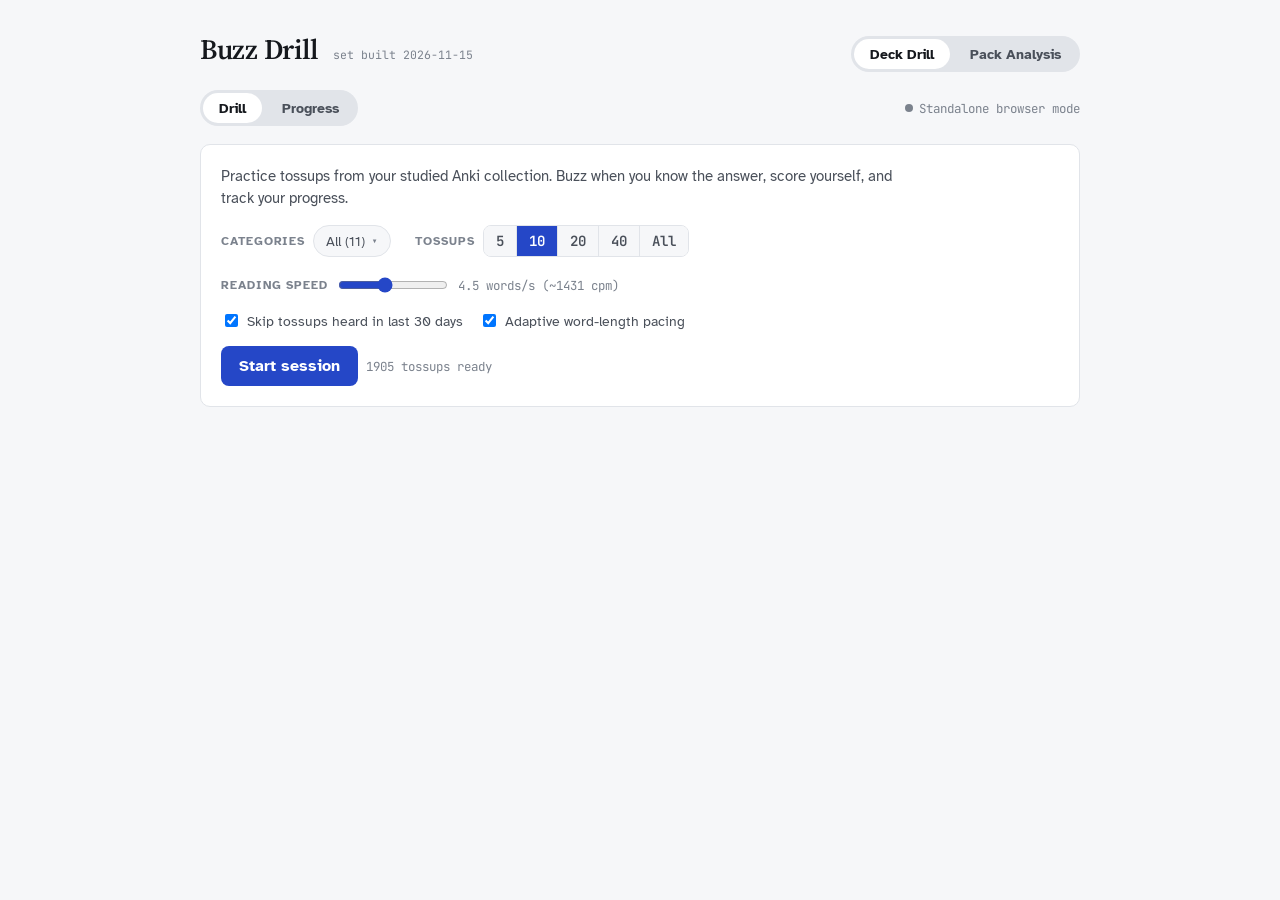
==== drill/buzz-drill.html @ 2f511509 "Remove Category hidden placeholder during questions" ====
<!doctype html>
<html lang="en">
<head>
<meta charset="utf-8">
<title>Buzz Drill</title>
<link rel="icon" href="favicon.svg" type="image/svg+xml">
<link rel="icon" href="favicon.ico" sizes="any">
<meta name="viewport" content="width=device-width, initial-scale=1">
<link rel="preconnect" href="https://fonts.googleapis.com">
<link rel="preconnect" href="https://fonts.gstatic.com" crossorigin>
<link rel="stylesheet" href="https://fonts.googleapis.com/css2?family=Atkinson+Hyperlegible:wght@400;700&family=JetBrains+Mono:wght@400;600&family=Source+Serif+4:opsz,wght@8..60,400;8..60,600&display=swap">
<style>
/* Layout: a moderator's packet on a desk. Deck Drill is default; Pack Analysis adds set upload, Buzzpoints, and Anki coverage. */
:root {
  --paper: #f6f7f9;
  --card: #ffffff;
  --ink: #15181d;
  --ink-2: #4a505a;
  --ink-3: #7b828d;
  --rule: #e1e4e9;
  --accent: #2547c7;
  --accent-ink: #ffffff;
  --lamp: #e3a008;
  --lamp-soft: #fdf3d6;
  --good: #1b7f45;
  --good-soft: #e3f4ea;
  --bad: #b3261e;
  --bad-soft: #fbe7e5;
  --series-1: #2a78d6;
  --grid: #e7e9ed;
  --bp-pw-bg: #ccefd9;
  --bp-pw-ink: #0f4b28;
  --bp-ok-bg: #dff4e6;
  --bp-ok-ink: #13532d;
  --bp-neg-bg: #fbe2df;
  --bp-neg-ink: #7d1b15;
  --bp-zero-bg: #f1f3f6;
  --bp-zero-ink: #4a505a;
  --serif: "Source Serif 4", Georgia, "Times New Roman", serif;
  --sans: "Atkinson Hyperlegible", "Segoe UI", system-ui, sans-serif;
  --mono: "JetBrains Mono", ui-monospace, Consolas, monospace;
}
@media (prefers-color-scheme: dark) {
  :root:not([data-theme="light"]) {
    --paper: #121418; --card: #1a1d22; --ink: #eceef1; --ink-2: #b6bcc6; --ink-3: #868d98; --rule: #2b3038;
    --accent: #7d97ff; --accent-ink: #0d1020; --lamp: #f2b52e; --lamp-soft: #3a2f12;
    --good: #5fd08e; --good-soft: #15301f; --bad: #ff8a80; --bad-soft: #3a1a18;
    --series-1: #3987e5; --grid: #262a31; color-scheme: dark;
    --bp-pw-bg: #156d2a; --bp-pw-ink: #ffffff;
    --bp-ok-bg: #185c27; --bp-ok-ink: #f4fbf6;
    --bp-neg-bg: #7a2121; --bp-neg-ink: #fff2f2;
    --bp-zero-bg: #23272f; --bp-zero-ink: #c6ccd5;
  }
}
:root[data-theme="dark"] {
  --paper: #121418; --card: #1a1d22; --ink: #eceef1; --ink-2: #b6bcc6; --ink-3: #868d98; --rule: #2b3038;
  --accent: #7d97ff; --accent-ink: #0d1020; --lamp: #f2b52e; --lamp-soft: #3a2f12;
  --good: #5fd08e; --good-soft: #15301f; --bad: #ff8a80; --bad-soft: #3a1a18;
  --series-1: #3987e5; --grid: #262a31; color-scheme: dark;
  --bp-pw-bg: #156d2a; --bp-pw-ink: #ffffff;
  --bp-ok-bg: #185c27; --bp-ok-ink: #f4fbf6;
  --bp-neg-bg: #7a2121; --bp-neg-ink: #fff2f2;
  --bp-zero-bg: #23272f; --bp-zero-ink: #c6ccd5;
}
* { box-sizing: border-box; }
[hidden] { display: none !important; }
body {
  background: var(--paper); color: var(--ink); font-family: var(--sans); font-size: 16px; line-height: 1.5;
  padding-left: max(16px, env(safe-area-inset-left, 0px)); padding-right: max(16px, env(safe-area-inset-right, 0px));
  padding-block: 20px 56px;
}
.wrap { max-width: 880px; margin: 0 auto; display: flex; flex-direction: column; gap: 18px; }
header.top { display: flex; align-items: baseline; justify-content: space-between; gap: 12px; flex-wrap: wrap; }
h1 { font-family: var(--serif); font-weight: 600; font-size: 1.75rem; margin: 0; letter-spacing: -0.01em; }
h1 small { font-family: var(--mono); font-size: 0.72rem; color: var(--ink-3); font-weight: 400; margin-left: 8px; letter-spacing: 0; }
h2 { font-size: 1rem; margin: 0; text-wrap: balance; }
.tabs { display: flex; gap: 4px; background: var(--rule); padding: 3px; border-radius: 999px; }
.tabs button { border: 0; background: transparent; color: var(--ink-2); font: 600 0.9rem var(--sans); padding: 6px 16px; border-radius: 999px; cursor: pointer; }
.tabs button[aria-selected="true"] { background: var(--card); color: var(--ink); }
.subbar { display: flex; align-items: center; justify-content: space-between; gap: 12px; flex-wrap: wrap; }
.panel { background: var(--card); border: 1px solid var(--rule); border-radius: 10px; padding: 20px; display: flex; flex-direction: column; gap: 16px; min-width: 0; }
.panel.dragover { border-color: var(--accent); box-shadow: inset 0 0 0 2px var(--accent); }
.label { font: 600 0.72rem var(--sans); text-transform: uppercase; letter-spacing: 0.08em; color: var(--ink-3); }
.row { display: flex; gap: 8px; flex-wrap: wrap; align-items: center; }
.srcbar { display: flex; justify-content: space-between; align-items: center; gap: 10px 16px; flex-wrap: wrap; }
.chip { border: 1px solid var(--rule); background: var(--paper); color: var(--ink-2); border-radius: 999px; padding: 6px 12px; font: 0.9rem var(--sans); cursor: pointer; display: inline-flex; gap: 6px; align-items: baseline; }
.chip .n { font-family: var(--mono); font-size: 0.75rem; color: var(--ink-3); }
.chip[aria-pressed="true"] { border-color: var(--accent); color: var(--ink); background: var(--card); box-shadow: inset 0 0 0 1px var(--accent); }
.select, .input { font: 0.9rem var(--sans); background: var(--paper); color: var(--ink); border: 1px solid var(--rule); border-radius: 8px; padding: 6px 10px; max-width: 280px; }
.seg { display: inline-flex; border: 1px solid var(--rule); border-radius: 8px; overflow: hidden; }
.seg button { border: 0; border-right: 1px solid var(--rule); background: var(--paper); color: var(--ink-2); font: 600 0.88rem var(--mono); padding: 6px 12px; cursor: pointer; }
.seg button:last-child { border-right: 0; }
.seg button[aria-pressed="true"] { background: var(--accent); color: var(--accent-ink); }
label.chk { display: inline-flex; align-items: center; gap: 6px; font: 0.9rem var(--sans); color: var(--ink-2); cursor: pointer; }
input[type=range] { accent-color: var(--accent); width: 110px; }
.btn { border: 0; border-radius: 8px; padding: 10px 18px; font: 700 1rem var(--sans); cursor: pointer; background: var(--accent); color: var(--accent-ink); display: inline-flex; align-items: center; gap: 6px; }
.btn.ghost { background: transparent; color: var(--ink); border: 1px solid var(--rule); }
.btn.sm { padding: 6px 11px; font-size: 0.82rem; font-weight: 600; }
.btn.good { background: var(--good); color: var(--card); }
.btn.bad { background: var(--bad); color: var(--card); }
.btn:disabled { opacity: 0.45; cursor: default; }
button:focus-visible, input:focus-visible, select:focus-visible { outline: 2px solid var(--accent); outline-offset: 2px; }
.note { color: var(--ink-2); font-size: 0.92rem; margin: 0; max-width: 68ch; }
.meta { font: 0.78rem var(--mono); color: var(--ink-3); display: flex; gap: 12px; flex-wrap: wrap; align-items: center; }
.meta b { color: var(--ink-2); font-weight: 600; }
.status-dot { display: inline-flex; align-items: center; gap: 6px; font: 0.78rem var(--mono); color: var(--ink-3); }
.status-dot::before { content: ""; width: 8px; height: 8px; border-radius: 50%; background: var(--ink-3); }
.status-dot.ok { color: var(--good); }
.status-dot.ok::before { background: var(--good); }
.tossup { font-family: var(--serif); font-size: 1.18rem; line-height: 1.62; min-height: 9.5em; overflow-wrap: anywhere; }
.tossup.sz-lg { font-size: 1.32rem; }
.tossup.sz-xl { font-size: 1.48rem; }
.settings-drawer { border: 1px solid var(--rule); background: var(--paper); border-radius: 8px; padding: 12px 14px; display: flex; gap: 18px; flex-wrap: wrap; align-items: center; }
.statstrip { font: 0.78rem var(--mono); color: var(--ink-2); background: var(--paper); border: 1px solid var(--rule); border-radius: 8px; padding: 6px 10px; display: flex; gap: 14px; flex-wrap: wrap; align-items: center; }
.statstrip b { color: var(--ink); font-weight: 600; }
.tossup .ahead { color: transparent; }
.tossup .star, .bp-q .star { font-family: var(--mono); font-size: 0.8em; color: var(--lamp); font-weight: 700; }
.tossup .bz, .bp-q .bz { display: inline-block; font: 700 0.7rem var(--mono); color: var(--card); background: var(--lamp); border-radius: 4px; padding: 0 5px; margin: 0 4px; vertical-align: 0.15em; }
.bar { position: relative; height: 6px; background: var(--rule); border-radius: 3px; }
.bar .fill { position: absolute; inset: 0 auto 0 0; background: var(--accent); border-radius: 3px; width: 0; }
.bar .pm { position: absolute; top: -4px; width: 2px; height: 14px; background: var(--lamp); }
.buzzer { width: 100%; padding: 22px; font: 700 1.3rem var(--sans); letter-spacing: 0.04em; border-radius: 14px; border: 0; cursor: pointer; background: var(--bad); color: var(--card); }
.buzzer:disabled { background: var(--rule); color: var(--ink-3); cursor: default; }
.lamp { display: inline-flex; align-items: center; gap: 8px; font: 700 0.9rem var(--sans); color: var(--ink); background: var(--lamp-soft); border-radius: 999px; padding: 4px 12px 4px 8px; }
.lamp::before { content: ""; width: 10px; height: 10px; border-radius: 50%; background: var(--lamp); }
.answer { border-top: 1px solid var(--rule); padding-top: 14px; display: flex; flex-direction: column; gap: 6px; }
.answer .a { font-family: var(--serif); font-size: 1.12rem; }
.answer .card { font-size: 0.88rem; color: var(--ink-2); display: flex; gap: 10px; flex-wrap: wrap; align-items: center; }
.pill { display: inline-block; font: 600 0.72rem var(--mono); padding: 2px 8px; border-radius: 999px; background: var(--rule); color: var(--ink-2); }
.pill.card { background: var(--good-soft); color: var(--good); }
.pill.susp { background: var(--lamp-soft); color: var(--ink); }
.verdict { display: inline-flex; gap: 8px; align-items: center; font: 700 0.9rem var(--sans); padding: 4px 10px; border-radius: 6px; }
.verdict.good { background: var(--good-soft); color: var(--good); }
.verdict.bad { background: var(--bad-soft); color: var(--bad); }
.verdict.none { background: var(--rule); color: var(--ink-2); }
.keys { display: flex; justify-content: space-between; align-items: center; flex-wrap: wrap; gap: 10px 16px; border-top: 1px solid var(--rule); padding-top: 12px; }
.keylist { display: flex; flex-wrap: wrap; gap: 8px 16px; align-items: center; font-size: 0.78rem; color: var(--ink-3); }
.keyitem { display: inline-flex; align-items: center; gap: 6px; transition: opacity 0.12s ease; }
.keyitem kbd { font-family: var(--mono); font-size: 0.72rem; font-weight: 600; color: var(--ink); background: var(--paper); border: 1px solid var(--rule); border-bottom-width: 2px; border-radius: 5px; padding: 2px 6px; line-height: 1.2; }
.keyitem span { color: var(--ink-2); }
.keyitem.off { opacity: 0.35; }
.tiles { display: grid; grid-template-columns: repeat(auto-fit, minmax(140px, 1fr)); gap: 12px; }
.tile { border: 1px solid var(--rule); border-radius: 8px; padding: 12px 14px; background: var(--card); }
.tile .v { font: 600 1.6rem var(--mono); font-variant-numeric: tabular-nums; }
.tile .k { font-size: 0.82rem; color: var(--ink-2); }
.chart { position: relative; }
.chart svg { width: 100%; height: auto; display: block; overflow: visible; }
.tip { position: absolute; pointer-events: none; background: var(--ink); color: var(--paper); font: 0.8rem var(--sans); padding: 6px 8px; border-radius: 6px; white-space: nowrap; transform: translate(-50%, -110%); }
.tablewrap { overflow-x: auto; }
table { border-collapse: collapse; width: 100%; font-size: 0.9rem; }
th, td { text-align: left; padding: 8px 10px; border-bottom: 1px solid var(--rule); white-space: nowrap; }
th { font: 600 0.72rem var(--sans); text-transform: uppercase; letter-spacing: 0.06em; color: var(--ink-3); }
td.num { font-family: var(--mono); font-variant-numeric: tabular-nums; text-align: right; }
th.num { text-align: right; }
ul.misses { list-style: none; margin: 0; padding: 0; display: flex; flex-direction: column; gap: 8px; }
ul.misses li { display: flex; justify-content: space-between; gap: 12px; border-bottom: 1px solid var(--rule); padding-bottom: 8px; min-width: 0; }
ul.misses li span:first-child { min-width: 0; overflow-wrap: anywhere; }
.empty { color: var(--ink-2); font-size: 0.95rem; margin: 0; }

/* Buzzpoints compiled table styling */
.bp-hero { text-align: center; display: flex; flex-direction: column; align-items: center; gap: 8px; padding: 4px 0 6px; }
.bp-hero h2 { font-family: var(--serif); font-size: 1.55rem; margin: 0; }
.bp-filters { display: flex; gap: 10px; flex-wrap: wrap; align-items: center; }
.bp-table { border-collapse: collapse; width: 100%; font-size: 0.9rem; }
.bp-table th { position: sticky; top: 0; background: var(--card); z-index: 1; padding: 9px 10px; border-bottom: 2px solid var(--rule); cursor: pointer; user-select: none; }
abbr[title] { text-decoration: underline dotted var(--ink-3); text-underline-offset: 3px; cursor: help; }
th abbr[title] { cursor: inherit; color: inherit; }
.bp-table th:hover { color: var(--ink); }
.bp-table th .sortind { margin-left: 4px; font-family: var(--mono); font-size: 0.72rem; opacity: 0.65; }
.bp-row td { padding: 9px 10px; border-bottom: 1px solid rgba(128,128,128,0.25); vertical-align: middle; }
.bp-row.pw { background: var(--bp-pw-bg); color: var(--bp-pw-ink); }
.bp-row.ok { background: var(--bp-ok-bg); color: var(--bp-ok-ink); }
.bp-row.b10 { background: var(--lamp-soft); color: var(--ink); }
.bp-row.neg { background: var(--bp-neg-bg); color: var(--bp-neg-ink); }
.bp-row.zero { background: var(--bp-zero-bg); color: var(--bp-zero-ink); }
.bp-row td.wrapcell { white-space: normal; min-width: 145px; max-width: 240px; }
.bp-sub { display: block; font-size: 0.78rem; opacity: 0.85; }
.bp-ans-btn { background: none; border: 0; padding: 0; color: inherit; font: inherit; font-weight: 600; text-align: left; text-decoration: underline; text-underline-offset: 2px; cursor: pointer; white-space: normal; }
.bp-ans-btn:hover { opacity: 0.85; }
.bp-val { font-family: var(--mono); font-weight: 700; text-align: right; }
.bp-row .pill { background: rgba(0, 0, 0, 0.24); color: inherit; border: 1px solid rgba(255, 255, 255, 0.22); }
:root:not([data-theme="dark"]) .bp-row .pill { background: rgba(255, 255, 255, 0.72); border-color: rgba(0, 0, 0, 0.14); }
@media (prefers-color-scheme: dark) {
  :root:not([data-theme="light"]) .bp-row .pill { background: rgba(0, 0, 0, 0.28); border-color: rgba(255, 255, 255, 0.22); color: #ffffff; }
}
.bp-detail td { background: var(--paper); padding: 14px 16px; white-space: normal; border-bottom: 2px solid var(--rule); }
.bp-q { font-family: var(--serif); font-size: 1rem; line-height: 1.58; margin-bottom: 8px; }
.bp-a { font-family: var(--serif); font-size: 0.96rem; margin-bottom: 6px; }
.cluebox { margin-top: 10px; padding: 8px 12px; border: 1px solid var(--rule); border-radius: 8px; background: var(--paper); font-size: 0.85rem; }
.cluebox details > summary { cursor: pointer; font: 600 0.78rem var(--mono); color: var(--ink-2); user-select: none; }
.cluebox-list { margin-top: 8px; display: flex; flex-direction: column; gap: 6px; }
.cluerow { display: flex; gap: 8px; align-items: baseline; line-height: 1.45; }
.cluetag { flex: 0 0 auto; font: 600 0.7rem var(--mono); padding: 1px 6px; border-radius: 999px; background: var(--rule); color: var(--ink-2); }
.cluetag.on { background: var(--good-soft); color: var(--good); }
.cluetag.off { background: var(--lamp-soft); color: var(--ink); }
.cluematch { font: 0.76rem var(--mono); color: var(--good); margin-left: 6px; }
.bleadin { font-family: var(--serif); font-size: 1.08rem; line-height: 1.55; color: var(--ink); padding: 12px 14px; border-left: 3px solid var(--accent); background: var(--paper); border-radius: 0 8px 8px 0; }
.bdone { display: flex; flex-direction: column; gap: 8px; }
.bdone-item { border: 1px solid var(--rule); border-radius: 8px; padding: 10px 12px; background: var(--paper); opacity: 0.85; font-size: 0.9rem; display: flex; flex-direction: column; gap: 4px; }
.bpart { border: 1px solid var(--rule); border-radius: 10px; padding: 16px; background: var(--card); display: flex; flex-direction: column; gap: 12px; }
.bpart-q { font-family: var(--serif); font-size: 1.16rem; line-height: 1.6; overflow-wrap: anywhere; }
.bpart-q.sz-lg { font-size: 1.3rem; }
.bpart-q.sz-xl { font-size: 1.44rem; }

@media (max-width: 480px) { .tossup { font-size: 1.06rem; } .panel { padding: 16px; } }
@media (prefers-reduced-motion: no-preference) { .bar .fill { transition: width 0.15s linear; } }
</style>
</head>
<body>

<div class="wrap">
  <header class="top">
    <h1>Buzz Drill <small id="built"></small></h1>
    <div class="tabs" role="tablist" aria-label="App mode">
      <button id="mode-deck" role="tab" aria-selected="true">Deck Drill</button>
      <button id="mode-pack" role="tab" aria-selected="false">Pack Analysis</button>
    </div>
  </header>

  <div class="subbar">
    <div id="deck-subtabs" class="tabs" role="tablist" aria-label="Deck views">
      <button id="dtab-drill" role="tab" aria-selected="true">Drill</button>
      <button id="dtab-progress" role="tab" aria-selected="false">Progress</button>
    </div>
    <div id="pack-subtabs" class="tabs" role="tablist" aria-label="Pack views" hidden>
      <button id="ptab-play" role="tab" aria-selected="true">Play</button>
      <button id="ptab-buzzpoints" role="tab" aria-selected="false">Buzzpoints</button>
      <button id="ptab-stats" role="tab" aria-selected="false">Category Stats</button>
    </div>
    <span id="mon" class="status-dot">Checking local monitor...</span>
  </div>

  <div id="pack-bar" class="panel" hidden style="padding:14px 18px;gap:10px">
    <div class="srcbar">
      <div class="row" style="gap:10px">
        <label class="label" for="pack-src">Pack</label>
        <select id="pack-src" class="select"></select>
        <label class="btn ghost sm" for="upload-input" title="Upload .json packets, QBReader exports, or a .zip of packets">+ Upload pack (.json / .zip)</label>
        <input id="upload-input" type="file" accept=".json,.zip,application/json,application/zip" multiple hidden>
        <button id="rm-local" type="button" class="btn ghost sm" hidden>Remove</button>
      </div>
      <span id="pack-summary" class="meta"></span>
    </div>
    <p id="upload-msg" class="note" hidden></p>
  </div>

  <section id="view-drill" class="wrap" style="gap:18px;width:100%">
    <div id="setup" class="panel">
      <p id="set-desc" class="note">Practice tossups from your studied Anki collection. Buzz when you know the answer, score yourself, and track your progress.</p>
      <div class="row" style="gap:18px 24px">
        <div id="qkind-wrap" class="row" hidden><span class="label">Format</span>
          <div class="seg" id="qkind">
            <button data-k="tossups" aria-pressed="true">Tossups</button><button data-k="bonuses" aria-pressed="false">Bonuses</button>
          </div>
        </div>
        <div id="pkt-wrap" class="row" hidden><label class="label" for="pkt">Packet</label>
          <select id="pkt" class="select"></select>
        </div>
        <div class="row"><span class="label">Categories</span>
          <button id="cat-toggle" type="button" class="chip" aria-expanded="false" aria-controls="groups"><span id="cat-summary">All</span><span id="cat-caret" class="n" aria-hidden="true">▾</span></button>
        </div>
        <div id="order-wrap" class="row" hidden><span class="label">Order</span>
          <div class="seg" id="order">
            <button data-o="random" aria-pressed="true">Random</button><button data-o="packet" aria-pressed="false" id="order-seq-lbl">Packet order</button>
          </div>
        </div>
        <div id="len-wrap" class="row"><span class="label">Tossups</span>
          <div class="seg" id="len">
            <button data-n="5" aria-pressed="false">5</button><button data-n="10" aria-pressed="true">10</button><button data-n="20" aria-pressed="false">20</button><button data-n="40" aria-pressed="false">40</button><button data-n="0" aria-pressed="false">All</button>
          </div>
        </div>
        <div id="speed-wrap" class="row"><label class="label" for="speed">Reading speed</label>
          <input id="speed" type="range" min="2" max="8" step="0.5" value="4.5">
          <span id="speedv" class="meta"></span>
        </div>
      </div>

      <div id="groups" class="row" hidden></div>
      <div class="row" style="gap:16px">
        <label class="chk"><input type="checkbox" id="skip-heard" checked> <span id="skip-lbl">Skip tossups heard in last 30 days</span></label>
        <label class="chk" title="Slows down smoothly on longer words and adds gentle punctuation pauses while matching your average words/s"><input type="checkbox" id="adaptive-pacing" checked> Adaptive word-length pacing</label>
      </div>
      <div class="row"><button id="start" class="btn">Start session</button><span id="poolinfo" class="meta"></span></div>
      <p id="savenote" class="note" hidden></p>
    </div>

    <div id="play" class="panel" hidden>
      <div class="meta" style="justify-content:space-between">
        <div class="row" style="gap:12px"><span id="pos"></span><span id="cat"></span><span id="setname"></span></div>
        <div class="row" style="gap:10px"><span id="score"></span><button id="undo-btn" type="button" class="btn ghost sm" title="Undo last action (Ctrl+Z)" disabled>Undo</button><button id="pause-btn" type="button" class="btn ghost sm" aria-pressed="false">Pause</button><button id="play-settings-btn" type="button" class="btn ghost sm" aria-expanded="false" aria-controls="play-settings">Settings</button><button id="end-early" type="button" class="btn ghost sm">End session</button></div>
      </div>
      <div id="play-settings" class="settings-drawer" hidden>
        <div class="row"><label class="label" for="play-speed">Speed</label>
          <input id="play-speed" type="range" min="2" max="8" step="0.5" value="4.5">
          <span id="play-speedv" class="meta"></span>
        </div>
        <div class="row"><span class="label">Text</span>
          <div class="seg" id="sz">
            <button data-sz="md" aria-pressed="true">M</button><button data-sz="lg" aria-pressed="false">L</button><button data-sz="xl" aria-pressed="false">XL</button>
          </div>
        </div>
        <label class="chk" title="Slows down smoothly on longer words and adds gentle punctuation pauses while matching your average words/s"><input type="checkbox" id="play-adaptive" checked> Adaptive pacing</label>
        <label class="chk"><input type="checkbox" id="show-meta"> Show category &amp; pack before answer</label>
      </div>
      <div id="statstrip" class="statstrip" hidden></div>
      <div class="bar" aria-hidden="true"><div class="fill" id="fill"></div><div class="pm" id="pm"></div></div>
      <div id="text" class="tossup" aria-live="off"></div>
      <div id="state" class="row"></div>
      <button id="buzz" class="buzzer">BUZZ</button>
      <div id="judge" class="row" hidden>
        <button id="reveal" class="btn ghost">Show answer</button>
        <button id="right" class="btn good" hidden>Correct</button>
        <button id="wrong" class="btn bad" hidden>Incorrect</button>
        <button id="next" class="btn" hidden>Next tossup</button>
      </div>
      <div id="ans" class="answer" hidden>
        <div class="label">Answer</div>
        <div class="a" id="atext"></div>
        <div class="card" id="acard"></div>
        <div id="clue-match" class="cluebox" hidden></div>
      </div>
      <div class="keys">
        <div class="keylist" id="keylist">
          <span class="keyitem" data-st="reading,paused,dead"><kbd>Space</kbd><span>Buzz</span></span>
          <span class="keyitem" data-st="reading,paused"><kbd>P</kbd><span id="key-pause">Pause</span></span>
          <span class="keyitem" data-st="buzzed,dead"><kbd>Enter</kbd><span>Show answer</span></span>
          <span class="keyitem" data-st="revealed"><kbd>1</kbd><span>Correct</span></span>
          <span class="keyitem" data-st="revealed"><kbd>2</kbd><span>Incorrect</span></span>
          <span class="keyitem" data-st="judged"><kbd>N</kbd> / <kbd>Enter</kbd><span>Next</span></span>
          <span class="keyitem" data-st="undo"><kbd>Ctrl+Z</kbd><span>Undo</span></span>
          <span class="keyitem" data-st="all"><kbd>[</kbd> <kbd>]</kbd><span>Speed</span></span>
        </div>
      </div>
    </div>

    <div id="bplay" class="panel" hidden>
      <div class="meta" style="justify-content:space-between">
        <div class="row" style="gap:12px"><span id="b-pos"></span><span id="b-cat"></span><span id="b-pkt"></span></div>
        <div class="row" style="gap:10px"><span id="b-score"></span><button id="b-undo" type="button" class="btn ghost sm" title="Undo last action (Ctrl+Z)" disabled>Undo</button><button id="b-end" type="button" class="btn ghost sm">End session</button></div>
      </div>
      <div id="b-statstrip" class="statstrip" hidden></div>
      <div id="b-leadin" class="bleadin"></div>
      <div id="b-done" class="bdone" hidden></div>
      <div id="b-part-box" class="bpart">
        <div class="meta" style="justify-content:space-between">
          <span id="b-part-lbl"></span>
          <span id="b-part-diff"></span>
        </div>
        <div id="b-part-q" class="bpart-q"></div>
        <div id="b-ans" class="answer" hidden>
          <div class="label">Answer</div>
          <div class="a" id="b-atext"></div>
          <div class="card" id="b-acard"></div>
          <div id="b-clue-match" class="cluebox" hidden></div>
        </div>
        <div class="row" id="b-judge">
          <button id="b-reveal" class="btn ghost">Show answer</button>
          <button id="b-right" class="btn good" hidden>Correct</button>
          <button id="b-wrong" class="btn bad" hidden>Incorrect</button>
          <button id="b-next" class="btn" hidden>Next bonus</button>
        </div>
      </div>
      <div id="b-complete" class="row" hidden></div>
      <div class="keys">
        <div class="keylist" id="b-keylist">
          <span class="keyitem" data-bst="asking"><kbd>Space</kbd> / <kbd>Enter</kbd><span>Show answer</span></span>
          <span class="keyitem" data-bst="revealed"><kbd>1</kbd><span>Correct</span></span>
          <span class="keyitem" data-bst="revealed"><kbd>2</kbd><span>Incorrect</span></span>
          <span class="keyitem" data-bst="done"><kbd>N</kbd> / <kbd>Enter</kbd><span>Next bonus</span></span>
          <span id="b-key-undo" class="keyitem" data-bst="undo"><kbd>Ctrl+Z</kbd><span>Undo</span></span>
        </div>
      </div>
    </div>

    <div id="summary" class="panel" hidden>
      <h2 id="sumh"></h2>
      <div class="tiles" id="sumtiles"></div>
      <div class="tablewrap"><table><thead><tr><th>Answer</th><th id="sumcol2">Category</th><th class="num">Heard</th><th>Result</th></tr></thead><tbody id="sumrows"></tbody></table></div>
      <div class="row">
        <button id="again" class="btn">New session</button>
        <button id="sum-bp" class="btn ghost" hidden>View Buzzpoints</button>
        <button id="sum-prog" class="btn ghost">View Progress</button>
      </div>
    </div>
  </section>

  <section id="view-buzzpoints" class="wrap" style="gap:16px;width:100%" hidden>
    <div class="panel">
      <div class="bp-hero">
        <h2 id="bp-title">Buzzpoints</h2>
        <div id="bp-sub" class="meta"></div>
        <div class="row" style="margin-top:4px">
          <div id="bp-kind-seg" class="seg" hidden>
            <button data-bk="tossups" aria-pressed="true">Tossups</button><button data-bk="bonuses" aria-pressed="false">Bonuses</button>
          </div>
          <button id="bp-to-stats" type="button" class="btn sm">View Category Stats</button>
          <button id="bp-to-play" type="button" class="btn ghost sm">Play Pack</button>
        </div>
      </div>
      <div class="tiles" id="bp-tiles"></div>
      <div class="bp-filters">
        <select id="bp-out" class="select" aria-label="Filter outcome">
          <option value="ALL">All outcomes</option>
          <option value="pw">Powers (15)</option>
          <option value="ok">All Correct (10 / 15)</option>
          <option value="neg">Negs (−5)</option>
          <option value="miss">Misses / No buzz</option>
        </select>
        <select id="bp-cat" class="select" aria-label="Filter category"><option value="ALL">All categories</option></select>
        <select id="bp-anki" class="select" aria-label="Filter Anki status" hidden>
          <option value="ALL">All Anki statuses</option>
          <option value="card">Active Anki card</option>
          <option value="suspended">Suspended card</option>
          <option value="text">Note text only</option>
          <option value="none">Not in Anki</option>
        </select>
        <input id="bp-q" class="input" type="search" placeholder="Search answer, packet, category..." aria-label="Filter buzzes">
        <span id="bp-count" class="meta"></span>
      </div>
      <div class="tablewrap">
        <table class="bp-table">
          <thead>
            <tr id="bp-head">
              <th data-col="round">Round<span class="sortind"></span></th>
              <th data-col="pkt">Packet<span class="sortind"></span></th>
              <th data-col="n" class="num">#<span class="sortind"></span></th>
              <th data-col="cat">Category<span class="sortind"></span></th>
              <th data-col="ans">Answer<span class="sortind"></span></th>
              <th data-col="buzz" class="num">Buzzpoint<span class="sortind"></span></th>
              <th data-col="pts" class="num">Value<span class="sortind"></span></th>
              <th data-col="anki" id="bp-th-anki">Anki<span class="sortind"></span></th>
            </tr>
          </thead>
          <tbody id="bp-rows"></tbody>
        </table>
      </div>
    </div>
  </section>

  <section id="view-progress" class="wrap" style="gap:18px;width:100%" hidden>
    <div class="row" style="justify-content:space-between">
      <div class="meta">Showing stats for <b id="prog-set"></b></div>
      <button id="prog-to-bp" type="button" class="btn ghost sm" hidden>View Buzzpoints</button>
    </div>
    <div class="tiles" id="ptiles"></div>
    <div id="audit-panel" class="panel" hidden>
      <h2>Study Efficiency &amp; Anki Coverage Audit</h2>
      <p class="note">Separates missed questions already in your Anki deck (recall / card leaks) from missed questions not yet in your deck (content gaps).</p>
      <div class="tiles" id="audit-tiles"></div>
    </div>
    <div class="panel">
      <h2>Cumulative buzz curve (Buzz AUC) <small id="auc-badge" class="meta" style="display:inline;margin-left:8px"></small></h2>
      <p class="note">Share of all tossups answered correctly by each point in the question. The shaded area under the curve (0.000 to 1.000) equals your conversion rate multiplied by average celerity (1 − buzz depth).</p>
      <div class="chart" id="c-auc"></div>
    </div>
    <div class="panel">
      <h2>Where you buzz on tossups you get right</h2>
      <p class="note">Share of the question read before your buzz, averaged per session. Lower is earlier.</p>
      <div class="chart" id="c-buzz"></div>
    </div>
    <div class="panel">
      <h2>Tossups answered correctly</h2>
      <p class="note">Per session, out of every tossup heard.</p>
      <div class="chart" id="c-acc"></div>
    </div>
    <div id="anki-panel" class="panel" hidden>
      <h2>By Anki coverage</h2>
      <div class="tablewrap"><table id="tbl-at" class="bp-table"><thead></thead><tbody></tbody></table></div>
    </div>
    <div id="clue-audit-panel" class="panel" hidden>
      <h2>Clue-Level Comparison (Clues in Deck vs Not in Deck)</h2>
      <p class="note" id="clue-audit-note">Matches the sentences you heard against your full Anki collection so you can compare conversion and celerity on clues present anywhere in your deck versus unfamiliar clues.</p>
      <div class="tiles" id="clue-audit-tiles"></div>
      <h3 style="font-size:14px;margin:14px 0 6px;color:var(--muted)">By whether any heard clue appears in your deck</h3>
      <div class="tablewrap"><table id="tbl-hc" class="bp-table"><thead></thead><tbody></tbody></table></div>
      <h3 style="font-size:14px;margin:14px 0 6px;color:var(--muted)">By the specific sentence you buzzed on</h3>
      <div class="tablewrap"><table id="tbl-bc" class="bp-table"><thead></thead><tbody></tbody></table></div>
      <h3 style="font-size:14px;margin:14px 0 6px;color:var(--muted)">Missed or late questions whose clues were in your deck</h3>
      <ul class="misses" id="clue-gaps"></ul>
    </div>
    <div class="panel">
      <h2>By category</h2>
      <div class="tablewrap"><table id="tbl-gt" class="bp-table"><thead></thead><tbody></tbody></table></div>
    </div>
    <div id="sub-panel" class="panel" hidden>
      <h2>By subcategory</h2>
      <div class="tablewrap"><table id="tbl-st" class="bp-table"><thead></thead><tbody></tbody></table></div>
    </div>
    <div id="pkt-panel" class="panel" hidden>
      <h2>By packet</h2>
      <div class="tablewrap"><table id="tbl-pt" class="bp-table"><thead></thead><tbody></tbody></table></div>
    </div>
    <div class="panel">
      <h2>Buzz timing</h2>
      <div class="tablewrap"><table id="tbl-zt" class="bp-table"><thead></thead><tbody></tbody></table></div>
    </div>
    <div class="panel">
      <h2>Recent misses</h2>
      <p class="note">Answers you missed or heard in full during recent sessions.</p>
      <ul class="misses" id="misses"></ul>
    </div>
    <div id="bonus-stats-section" class="wrap" style="gap:18px;width:100%" hidden>
      <h2 style="margin-top:8px">Bonus Stats</h2>
      <div class="tiles" id="bptiles"></div>
      <div id="b-anki-panel" class="panel" hidden>
        <h2>Bonus parts by Anki coverage</h2>
        <div class="tablewrap"><table id="tbl-bat" class="bp-table"><thead></thead><tbody></tbody></table></div>
      </div>
      <div class="panel">
        <h2>Bonuses by category</h2>
        <div class="tablewrap"><table id="tbl-bgt" class="bp-table"><thead></thead><tbody></tbody></table></div>
      </div>
      <div id="b-pkt-panel" class="panel" hidden>
        <h2>Bonuses by packet</h2>
        <div class="tablewrap"><table id="tbl-bpt" class="bp-table"><thead></thead><tbody></tbody></table></div>
      </div>
      <div class="panel">
        <h2>Recent missed bonus parts</h2>
        <ul class="misses" id="b-misses"></ul>
      </div>
    </div>
  </section>
</div>

<script>
(function () {
  "use strict";
  var $ = function (id) { return document.getElementById(id); };
  var S = {
    mode: "deck",     // "deck" (default studied collection) | "pack" (pack analysis)
    tab: "drill",     // "drill" | "progress" | "buzzpoints"
    serverOk: false,
    studiedSet: null, // metadata + optional preloaded studied collection
    packSets: [],     // non-studied sets from server
    localSets: {},    // custom sets uploaded in standalone browser mode
    packSetId: null,  // currently selected pack in Pack Analysis
    setId: "studied", // active loaded set id ("studied" or pack id)
    setMeta: null,
    kind: "tossups",  // "tossups" | "bonuses"
    items: [],
    itemsById: {},
    bonuses: [],
    bonusesById: {},
    groups: [],
    packets: [],
    hasPackets: false,
    hasAnki: false,
    chosen: {},
    pkt: "ALL",
    order: "random",
    skipHeard: true,
    showMeta: false,
    sz: "md",
    len: 10,
    wps: 4.5,
    pacing: "adaptive", // "adaptive" | "steady"
    sessions: [],
    buzzes: [],
    bonusLogs: [],
    sess: null,
    cur: null,
    bsess: null,
    bcur: null,
    timer: null,
    bpKind: "tossups",
    bpSort: { col: "seq", dir: 1 },
    bpExpanded: {},
    tblSort: {},
    clueCache: {},
    clueAuditCache: null
  };

  function store(k, v) {
    try {
      if (v === undefined) return JSON.parse(localStorage.getItem(k));
      localStorage.setItem(k, JSON.stringify(v));
      return true;
    } catch (e) {
      return v === undefined ? null : false;
    }
  }

  var saved = store("bd-prefs") || {};
  if (saved.packSetId) S.packSetId = saved.packSetId;
  if (saved.wps) S.wps = saved.wps;
  if (saved.pacing) S.pacing = saved.pacing;
  if (saved.len !== undefined) S.len = saved.len;
  if (saved.order) S.order = saved.order;
  if (saved.skipHeard !== undefined) S.skipHeard = !!saved.skipHeard;
  if (saved.showMeta !== undefined) S.showMeta = !!saved.showMeta;
  if (saved.sz) S.sz = saved.sz;
  S.localSets = store("bd-custom-sets") || {};

  // ---------- helpers ----------
  function slugify(s) {
    return (s || "").toLowerCase().replace(/[^a-z0-9_-]+/g, "_").replace(/^_+|_+$/g, "").slice(0, 64) || "custom_pack";
  }

  function sessStorageKey(setId) {
    if (setId === "acfw26") return "acfw26-sessions";
    if (setId === "studied") return "bd-sessions";
    return "bd-sessions-" + setId;
  }

  function bonusStorageKey(setId) {
    return setId === "acfw26" ? "acfw26-bonuses" : ("bd-bonuses-" + setId);
  }

  function saveNote(msg) {
    var el = $("savenote");
    if (!msg) { el.hidden = true; el.textContent = ""; return; }
    el.textContent = msg; el.hidden = false;
  }

  function uploadNote(msg) {
    var el = $("upload-msg");
    if (!msg) { el.hidden = true; el.textContent = ""; return; }
    el.textContent = msg; el.hidden = false;
  }

  function stripHtml(s) {
    if (!s || s.indexOf("<") < 0) return s || "";
    var d = new DOMParser().parseFromString("<div>" + s + "</div>", "text/html");
    return d.body.textContent || "";
  }

  function mainAnswer(a) {
    var s = stripHtml(a || "").split(/\[|accept|prompt|do not accept|or /i)[0];
    s = s.replace(/\([^)]*\)/g, "").replace(/<[^>]*>/g, "").replace(/\s+/g, " ").trim();
    return s || stripHtml(a || "").slice(0, 120);
  }

  function setAnswerFormatted(el, ah, fallback) {
    el.textContent = "";
    if (!ah || ah.indexOf("<") < 0) { el.textContent = fallback || ""; return; }
    var doc = new DOMParser().parseFromString("<div>" + ah + "</div>", "text/html");
    var root = doc.body.firstChild;
    function walk(node, dest) {
      Array.prototype.forEach.call(node.childNodes, function (ch) {
        if (ch.nodeType === 3) { dest.appendChild(document.createTextNode(ch.nodeValue)); return; }
        if (ch.nodeType === 1) {
          var tag = ch.tagName.toLowerCase();
          if (tag === "b" || tag === "strong" || tag === "i" || tag === "em" || tag === "u") {
            var copy = document.createElement(tag);
            walk(ch, copy);
            dest.appendChild(copy);
          } else {
            walk(ch, dest);
          }
        }
      });
    }
    walk(root, el);
  }

  function naturalCmp(a, b) {
    return String(a).localeCompare(String(b), undefined, { numeric: true, sensitivity: "base" });
  }

  function post(url, obj) {
    if (!S.serverOk) return Promise.resolve(false);
    return fetch(url, {
      method: "POST",
      headers: { "Content-Type": "application/json" },
      body: JSON.stringify(obj)
    }).then(function (r) { return r.ok ? r.json() : Promise.reject(new Error("HTTP " + r.status)); });
  }

  function mergeSessions(a, b) {
    var out = [], seen = {};
    (a || []).concat(b || []).forEach(function (s) {
      if (!s || !s.id || seen[s.id]) return;
      seen[s.id] = 1;
      out.push(s);
    });
    out.sort(function (x, y) { return (x.startedAt || 0) - (y.startedAt || 0); });
    return out;
  }

  // ---------- upload parsers (.json / .zip) ----------
  function decodeUtf8(u8) { return new TextDecoder("utf-8").decode(u8); }

  function findEocd(u8) {
    var min = Math.max(0, u8.length - 65557);
    for (var i = u8.length - 22; i >= min; i--) {
      if (u8[i] === 0x50 && u8[i + 1] === 0x4b && u8[i + 2] === 0x05 && u8[i + 3] === 0x06) return i;
    }
    return -1;
  }

  async function inflateRaw(u8) {
    if (typeof DecompressionStream === "undefined") {
      throw new Error("Compressed .zip files need a modern browser (DecompressionStream unsupported). Upload uncompressed .json files instead.");
    }
    var ds = new DecompressionStream("deflate-raw");
    var writer = ds.writable.getWriter();
    writer.write(u8);
    writer.close();
    var buf = await new Response(ds.readable).arrayBuffer();
    return new Uint8Array(buf);
  }

  async function unzipJsonFiles(buf) {
    var u8 = new Uint8Array(buf), dv = new DataView(buf), eocd = findEocd(u8);
    if (eocd < 0) throw new Error("Not a valid .zip archive.");
    var total = dv.getUint16(eocd + 10, true), cdOff = dv.getUint32(eocd + 16, true), entries = [], pos = cdOff;
    for (var idx = 0; idx < total; idx++) {
      if (pos + 46 > u8.length || dv.getUint32(pos, true) !== 0x02014b50) break;
      var method = dv.getUint16(pos + 10, true);
      var compSize = dv.getUint32(pos + 20, true);
      var nameLen = dv.getUint16(pos + 28, true);
      var extraLen = dv.getUint16(pos + 30, true);
      var cmtLen = dv.getUint16(pos + 32, true);
      var lfhOff = dv.getUint32(pos + 42, true);
      var name = decodeUtf8(u8.subarray(pos + 46, pos + 46 + nameLen));
      pos += 46 + nameLen + extraLen + cmtLen;
      var base = name.split("/").pop();
      if (!name.toLowerCase().endsWith(".json") || name.indexOf("__MACOSX") >= 0 || base.startsWith(".")) continue;
      if (dv.getUint32(lfhOff, true) !== 0x04034b50) continue;
      var lNameLen = dv.getUint16(lfhOff + 26, true), lExtraLen = dv.getUint16(lfhOff + 28, true);
      var raw = u8.subarray(lfhOff + 30 + lNameLen + lExtraLen, lfhOff + 30 + lNameLen + lExtraLen + compSize);
      var plain = method === 0 ? raw : method === 8 ? await inflateRaw(raw) : null;
      if (!plain) throw new Error("Unsupported ZIP compression method (" + method + ") in " + name);
      entries.push({ name: base, text: decodeUtf8(plain) });
    }
    entries.sort(function (a, b) { return naturalCmp(a.name, b.name); });
    return entries;
  }

  function cleanLabel(name) {
    return (name || "Uploaded Pack").replace(/\.(zip|json)$/i, "").replace(/[_]+/g, " ").trim() || "Uploaded Pack";
  }

  function mergeBonusLogs(a, b) {
    var out = [], seen = {};
    (a || []).concat(b || []).forEach(function (x) {
      if (!x || !x.id) return;
      var k = (x.sessionId || "") + "|" + x.id + "|" + (x.ts || "");
      if (seen[k]) return;
      seen[k] = 1;
      out.push(x);
    });
    out.sort(function (x, y) { return (x.ts || 0) - (y.ts || 0); });
    return out;
  }

  function extractPack(data, fileLabel, isMultiPacket, setSlug) {
    var tossupList = null, bonusList = null;
    if (Array.isArray(data)) tossupList = data;
    else if (data) {
      tossupList = data.items || (Array.isArray(data.tossups) ? data.tossups : (data.tossups && data.tossups.questionArray)) || data.questionArray || data.questions || null;
      bonusList = Array.isArray(data.bonuses) ? data.bonuses : (data.bonuses && data.bonuses.questionArray) || data.questionArray || null;
    }

    var pktLabel = cleanLabel(fileLabel), pktSlug = slugify(pktLabel);
    var items = [], bonuses = [];

    (tossupList || []).forEach(function (t, idx) {
      if (!t || (t.type && t.type !== "tossup")) return;
      if (t.q && t.a && t.id) {
        var copy = Object.assign({}, t);
        if (!copy.g) copy.g = "General";
        if (!copy.main) copy.main = mainAnswer(copy.a);
        if (isMultiPacket && !copy.p) { copy.p = pktSlug; copy.pl = pktLabel; copy.n = copy.n || (idx + 1); }
        items.push(copy);
        return;
      }
      var q = (t.question_sanitized || stripHtml(t.question || "")).replace(/\s+/g, " ").trim();
      var ah = t.answer || "";
      var a = (t.answer_sanitized || stripHtml(ah)).replace(/\s+/g, " ").trim();
      if (!q || !a) return;
      var num = t.number || (idx + 1);
      var setName = (t.set && (t.set.name || t.set)) || fileLabel.replace(/\.json$/i, "");
      var pktObj = t.packet || null;
      var pSlug = (pktObj && (pktObj._id || (pktObj.number !== undefined ? "p" + pktObj.number : ""))) || (isMultiPacket ? pktSlug : "");
      var pLabel = (pktObj && (pktObj.name || (pktObj.number !== undefined ? "Packet " + pktObj.number : ""))) || (isMultiPacket ? pktLabel : "");
      var id = t._id || t.id || (setSlug + ":" + (pSlug || "all") + ":T" + num + ":" + idx);
      var item = {
        id: String(id), g: t.category || "General", sub: t.subcategory || "",
        q: q, a: a, ah: ah !== a ? ah : undefined, main: mainAnswer(a),
        s: String(setName || ""), n: num
      };
      if (pSlug) { item.p = String(pSlug); item.pl = String(pLabel || pSlug); }
      items.push(item);
    });

    (bonusList || []).forEach(function (b, idx) {
      if (!b || (b.type && b.type !== "bonus")) return;
      if (b.leadin !== undefined && Array.isArray(b.parts) && Array.isArray(b.answers) && b.id) {
        bonuses.push(Object.assign({}, b));
        return;
      }
      var partsRaw = b.parts_sanitized || (b.parts || []).map(stripHtml);
      var parts = (partsRaw || []).map(function (p) { return (p || "").replace(/\s+/g, " ").trim(); });
      var ahList = b.answers || [];
      var ansList = (b.answers_sanitized || ahList.map(stripHtml)).map(function (a) { return (a || "").replace(/\s+/g, " ").trim(); });
      if (!parts.length || !ansList.length) return;
      var leadin = (b.leadin_sanitized || stripHtml(b.leadin || "")).replace(/\s+/g, " ").trim();
      var num = b.number || (idx + 1);
      var pktObj = b.packet || null;
      var pSlug = (pktObj && (pktObj._id || (pktObj.number !== undefined ? "p" + pktObj.number : ""))) || (isMultiPacket ? pktSlug : "");
      var pLabel = (pktObj && (pktObj.name || (pktObj.number !== undefined ? "Packet " + pktObj.number : ""))) || (isMultiPacket ? pktLabel : "");
      var bid = b._id || b.id || (setSlug + ":" + (pSlug || "all") + ":B" + num + ":" + idx);
      var bo = {
        id: String(bid),
        g: b.category || "General",
        sub: b.subcategory || "",
        n: num,
        leadin: leadin,
        parts: parts,
        answers: ansList,
        ah: ahList,
        values: b.values || parts.map(function () { return 10; }),
        diff: b.difficultyModifiers || []
      };
      if (pSlug) { bo.p = String(pSlug); bo.pl = String(pLabel || pSlug); }
      bonuses.push(bo);
    });

    return { tossups: items, bonuses: bonuses };
  }

  async function handleUpload(fileList) {
    var files = Array.prototype.slice.call(fileList || []);
    if (!files.length) return;
    files.sort(function (a, b) { return naturalCmp(a.name, b.name); });
    uploadNote("Reading " + (files.length === 1 ? files[0].name : files.length + " files") + "...");
    try {
      var jsonEntries = [];
      for (var i = 0; i < files.length; i++) {
        var f = files[i], low = f.name.toLowerCase();
        if (low.endsWith(".zip")) {
          var zEntries = await unzipJsonFiles(await f.arrayBuffer());
          zEntries.forEach(function (ze) { jsonEntries.push(ze); });
        } else if (low.endsWith(".json")) {
          jsonEntries.push({ name: f.name, text: await f.text() });
        }
      }
      if (!jsonEntries.length) { uploadNote("No .json files found inside that selection."); return; }
      var setName = files.length === 1 ? cleanLabel(files[0].name) : cleanLabel(files[0].name) + " (+" + (files.length - 1) + ")";
      var setSlug = slugify(setName);
      var isMultiPacket = jsonEntries.length > 1 || files[0].name.toLowerCase().endsWith(".zip");
      var items = [], bonuses = [];
      jsonEntries.forEach(function (ent) {
        try {
          var ex = extractPack(JSON.parse(ent.text), ent.name, isMultiPacket, setSlug);
          items = items.concat(ex.tossups);
          bonuses = bonuses.concat(ex.bonuses);
        } catch (err) {}
      });
      if (!items.length && !bonuses.length) { uploadNote("Could not find any valid tossups or bonuses."); return; }

      if (S.serverOk) {
        uploadNote("Saving \"" + setName + "\" (" + items.length + " tossups, " + bonuses.length + " bonuses) to local server...");
        var resp = await post("/api/sets", { name: setName, items: items, bonuses: bonuses });
        await refreshCatalog(resp.id);
        uploadNote("Loaded \"" + resp.name + "\" (" + resp.count + " tossups, " + (resp.bonusCount || 0) + " bonuses).");
        S.packSetId = resp.id;
        savePrefs();
        if (S.mode !== "pack") await setMode("pack");
        else await loadActiveSet(resp.id, resp.items, resp.bonuses);
      } else {
        var sid = "local_" + setSlug;
        var hasPackets = items.concat(bonuses).some(function (it) { return !!it.p; });
        var obj = { id: sid, name: setName, count: items.length, bonusCount: bonuses.length, hasPackets: hasPackets, custom: true, localOnly: true, items: items, bonuses: bonuses };
        S.localSets[sid] = obj;
        var ok = store("bd-custom-sets", S.localSets);
        if (!ok) {
          delete S.localSets[sid]; store("bd-custom-sets", S.localSets); S.localSets[sid] = obj;
          uploadNote("Loaded \"" + setName + "\" (" + items.length + " tossups, " + bonuses.length + " bonuses) for this tab (exceeds browser quota; run drill_server.py to persist large packs).");
        } else {
          uploadNote("Loaded \"" + setName + "\" (" + items.length + " tossups, " + bonuses.length + " bonuses).");
        }
        S.packSetId = sid; savePrefs();
        rebuildPackOptions(sid);
        if (S.mode !== "pack") await setMode("pack");
        else await loadActiveSet(sid, items, bonuses);
      }
    } catch (e) {
      uploadNote("Upload failed: " + (e && e.message ? e.message : String(e)));
    } finally {
      $("upload-input").value = "";
    }
  }

  // ---------- catalog & mode switching ----------
  function rebuildPackOptions(preferId) {
    var merged = S.packSets.slice();
    Object.keys(S.localSets).sort().forEach(function (k) {
      if (!merged.some(function (x) { return x.id === k; })) {
        var ls = S.localSets[k];
        merged.push({ id: k, name: ls.name + " (browser)", count: (ls.items || []).length, hasPackets: !!ls.hasPackets, localOnly: true });
      }
    });
    var sel = $("pack-src"); sel.textContent = "";
    if (!merged.length) {
      var opt0 = document.createElement("option");
      opt0.value = ""; opt0.textContent = "No packs loaded yet — upload a .json or .zip";
      sel.appendChild(opt0);
      $("rm-local").hidden = true;
      $("pack-summary").textContent = "";
      return null;
    }
    merged.forEach(function (m) {
      var o = document.createElement("option");
      o.value = m.id; o.textContent = m.name + " (" + m.count + ")";
      sel.appendChild(o);
    });
    var chosen = preferId || S.packSetId;
    if (!chosen || !merged.some(function (m) { return m.id === chosen; })) chosen = merged[0].id;
    sel.value = chosen;
    S.packSetId = chosen;
    return chosen;
  }

  function refreshCatalog(preferPackId) {
    return fetch("/api/sets").then(function (r) {
      if (!r.ok) throw new Error("no api");
      return r.json();
    }).then(function (d) {
      S.serverOk = true;
      $("mon").className = "status-dot ok";
      $("mon").textContent = "Local server connected";
      var all = d.sets || [];
      S.studiedSet = all.find(function (s) { return s.id === "studied"; }) || null;
      S.packSets = all.filter(function (s) { return s.id !== "studied"; });
      return rebuildPackOptions(preferPackId);
    }).catch(function () {
      S.serverOk = false;
      $("mon").className = "status-dot";
      $("mon").textContent = "Standalone browser mode";
      S.packSets = [];
      return fetch("tossups.json").then(function (r) {
        if (!r.ok) throw new Error("missing tossups.json");
        return r.json();
      }).then(function (d) {
        S.studiedSet = { id: "studied", name: "Studied collection", count: (d.items || []).length, url: "tossups.json", hasPackets: false, built: d.built || "", _preloaded: d };
        return rebuildPackOptions(preferPackId);
      }).catch(function () {
        S.studiedSet = null;
        return rebuildPackOptions(preferPackId);
      });
    });
  }

  function loadSetState(setId) {
    var localSess = store(sessStorageKey(setId)) || [];
    var localBonuses = store(bonusStorageKey(setId)) || [];
    if (S.serverOk && setId && !setId.startsWith("local_")) {
      return fetch("/api/state?set=" + encodeURIComponent(setId)).then(function (r) {
        if (!r.ok) throw new Error("no state");
        return r.json();
      }).then(function (st) {
        S.buzzes = st.buzzes || [];
        S.bonusLogs = mergeBonusLogs(st.bonuses || [], localBonuses);
        S.sessions = mergeSessions(st.sessions || [], localSess);
      }).catch(function () {
        S.buzzes = []; S.bonusLogs = localBonuses; S.sessions = localSess;
      });
    }
    S.buzzes = []; S.bonusLogs = localBonuses; S.sessions = localSess;
    return Promise.resolve();
  }

  async function loadActiveSet(setId, preloadedItems, preloadedBonuses) {
    stopTimer();
    S.cur = null; S.bcur = null;
    S.bpExpanded = {};
    if (!setId) {
      S.setId = null; S.setMeta = null; S.kind = "tossups"; S.items = []; S.itemsById = {}; S.bonuses = []; S.bonusesById = {}; S.groups = []; S.packets = [];
      S.buzzes = []; S.bonusLogs = []; S.sessions = [];
      $("built").textContent = "Pack Analysis";
      $("pack-summary").textContent = "Upload any .json or .zip pack to analyze";
      $("poolinfo").textContent = "Upload a .json or .zip packet above to start.";
      $("start").disabled = true;
      if (S.tab === "buzzpoints") renderBuzzpoints();
      if (S.tab === "progress") renderProgress();
      return;
    }

    S.setId = setId;
    var localEntry = S.localSets[setId];
    var meta = setId === "studied" ? S.studiedSet : (S.packSets.find(function (m) { return m.id === setId; }) || localEntry);
    S.setMeta = meta;
    $("rm-local").hidden = !(S.mode === "pack" && localEntry && localEntry.localOnly);

    var items = preloadedItems || (localEntry && localEntry.items) || (meta && meta._preloaded && meta._preloaded.items) || null;
    var bonuses = preloadedBonuses || (localEntry && localEntry.bonuses) || null;
    var built = (meta && meta.built) || "";
    if (!items && meta && meta.url) {
      var res = await fetch(meta.url);
      if (!res.ok) throw new Error("Could not load " + meta.url);
      var json = await res.json();
      items = json.items || [];
      if (!bonuses && json.bonuses) bonuses = json.bonuses;
      built = built || json.built || "";
    }
    if (S.mode === "pack" && !bonuses && S.serverOk && !setId.startsWith("local_") && meta && (meta.bonusCount || setId === "acfw26")) {
      try {
        var bres = await fetch("/api/bonuses?set=" + encodeURIComponent(setId));
        if (bres.ok) bonuses = (await bres.json()).bonuses || [];
      } catch (e) {}
    }
    items = items || [];
    bonuses = S.mode === "pack" ? (bonuses || []) : [];
    S.items = items;
    S.itemsById = {};
    items.forEach(function (t) { S.itemsById[t.id] = t; });
    S.bonuses = bonuses;
    S.bonusesById = {};
    bonuses.forEach(function (b) { S.bonusesById[b.id] = b; });
    if (S.mode !== "pack" || (!bonuses.length && items.length)) S.kind = "tossups";
    else if (bonuses.length && !items.length) S.kind = "bonuses";

    S.hasPackets = S.mode === "pack" && items.concat(bonuses).some(function (t) { return !!t.p; });
    S.hasAnki = S.mode === "pack" && (items.some(function (t) { return t.anki !== undefined; }) || bonuses.some(function (b) { return !!(b.part_meta && b.part_meta.length); }));

    $("built").textContent = S.mode === "deck"
      ? (built ? "set built " + built : items.length + " studied tossups")
      : ((meta ? meta.name + " · " : "") + items.length + " TU" + (bonuses.length ? " · " + bonuses.length + " B" : ""));
    $("set-desc").textContent = S.mode === "deck"
      ? "Practice tossups from your studied Anki collection. Buzz when you know the answer, score yourself, and track your progress."
      : "Play tossups or bonuses with Anki coverage tracking, then inspect every round on Buzzpoints or break down performance in Category Stats.";
    $("skip-lbl").textContent = S.mode === "deck" ? "Skip tossups heard in last 30 days" : (S.kind === "bonuses" ? "Skip bonuses I've already heard" : "Skip tossups I've already heard");

    rebuildPoolDimensions();
    await loadSetState(setId);
    updatePackSummary();
    renderSetup();
    if (S.tab === "buzzpoints") renderBuzzpoints();
    if (S.tab === "progress") renderProgress();
  }

  function rebuildPoolDimensions() {
    var activeList = (S.mode === "pack" && S.kind === "bonuses") ? S.bonuses : S.items;
    var c = {}, p = {};
    activeList.forEach(function (t) {
      var g = t.g || "General";
      c[g] = (c[g] || 0) + 1;
      if (t.p) {
        if (!p[t.p]) p[t.p] = { p: t.p, pl: t.pl || t.p, n: 0, order: Object.keys(p).length };
        p[t.p].n++;
      }
    });
    S.groups = Object.keys(c).sort(function (a, b) { return c[b] - c[a]; }).map(function (g) { return { g: g, n: c[g] }; });
    S.packets = Object.keys(p).map(function (k) { return p[k]; });

    var catPrefs = (saved.chosenBySet && saved.chosenBySet[S.setId]) || (S.setId === "studied" && saved.chosen) || null;
    S.chosen = {};
    S.groups.forEach(function (x) { S.chosen[x.g] = catPrefs ? !!catPrefs[x.g] : true; });
    S.pkt = (saved.pktBySet && saved.pktBySet[S.setId]) || "ALL";
    if (S.pkt !== "ALL" && !p[S.pkt]) S.pkt = "ALL";
    if (!S.hasPackets && S.mode === "deck") S.order = "random";
  }

  function updatePackSummary() {
    var box = $("pack-summary");
    if (S.mode !== "pack" || (!S.items.length && !S.bonuses.length)) { box.textContent = ""; return; }
    var rec = allSetRecords();
    var ok = rec.filter(function (x) { return x.result === "correct"; }).length;
    var parts = [];
    if (S.items.length) parts.push(rec.length + "/" + S.items.length + " TU" + (rec.length ? " (" + Math.round(100 * ok / rec.length) + "%)" : ""));
    if (S.bonuses.length || S.bonusLogs.length) {
      var bt = S.bonusLogs.reduce(function (a, b) { return a + (b.totalPts || 0); }, 0);
      parts.push(S.bonusLogs.length + "/" + S.bonuses.length + " B" + (S.bonusLogs.length ? " (" + (bt / S.bonusLogs.length).toFixed(1) + " PPB)" : ""));
    }
    box.textContent = parts.join(" · ");
  }

  async function setMode(m) {
    S.mode = m;
    $("mode-deck").setAttribute("aria-selected", m === "deck" ? "true" : "false");
    $("mode-pack").setAttribute("aria-selected", m === "pack" ? "true" : "false");
    $("deck-subtabs").hidden = m !== "deck";
    $("pack-subtabs").hidden = m !== "pack";
    $("pack-bar").hidden = m !== "pack";
    $("sum-bp").hidden = m !== "pack";
    $("prog-to-bp").hidden = m !== "pack";

    if (m === "deck") {
      setTab(S.tab === "progress" ? "progress" : "drill", true);
      await loadActiveSet("studied");
    } else {
      var pid = rebuildPackOptions(S.packSetId);
      setTab(S.tab, true);
      await loadActiveSet(pid);
    }
    show("setup");
  }

  function setTab(t, skipRender) {
    if (S.mode === "deck" && t === "buzzpoints") t = "drill";
    S.tab = t;
    $("view-drill").hidden = t !== "drill";
    $("view-buzzpoints").hidden = t !== "buzzpoints";
    $("view-progress").hidden = t !== "progress";

    $("dtab-drill").setAttribute("aria-selected", t === "drill" ? "true" : "false");
    $("dtab-progress").setAttribute("aria-selected", t === "progress" ? "true" : "false");
    $("ptab-play").setAttribute("aria-selected", t === "drill" ? "true" : "false");
    $("ptab-buzzpoints").setAttribute("aria-selected", t === "buzzpoints" ? "true" : "false");
    $("ptab-stats").setAttribute("aria-selected", t === "progress" ? "true" : "false");

    if (!skipRender) {
      if (t === "buzzpoints") renderBuzzpoints();
      if (t === "progress") renderProgress();
    }
  }

  $("mode-deck").onclick = function () { setMode("deck"); };
  $("mode-pack").onclick = function () { setMode("pack"); };
  $("dtab-drill").onclick = function () { setTab("drill"); };
  $("dtab-progress").onclick = function () { setTab("progress"); };
  $("ptab-play").onclick = function () { setTab("drill"); };
  $("ptab-buzzpoints").onclick = function () { setTab("buzzpoints"); };
  $("ptab-stats").onclick = function () { setTab("progress"); };
  $("bp-to-stats").onclick = function () { setTab("progress"); };
  $("bp-to-play").onclick = function () { setTab("drill"); show("setup"); };
  $("prog-to-bp").onclick = function () { setTab("buzzpoints"); };
  $("sum-bp").onclick = function () { setTab("buzzpoints"); };
  $("sum-prog").onclick = function () { setTab("progress"); };

  $("pack-src").onchange = function () {
    S.packSetId = this.value;
    savePrefs();
    loadActiveSet(this.value);
    show("setup");
  };
  $("upload-input").onchange = function () { handleUpload(this.files); };
  $("rm-local").onclick = function () {
    if (!S.localSets[S.packSetId]) return;
    delete S.localSets[S.packSetId];
    store("bd-custom-sets", S.localSets);
    var nextId = rebuildPackOptions(null);
    savePrefs();
    loadActiveSet(nextId);
  };
  $("setup").addEventListener("dragover", function (e) { e.preventDefault(); $("setup").classList.add("dragover"); });
  $("setup").addEventListener("dragleave", function () { $("setup").classList.remove("dragover"); });
  $("setup").addEventListener("drop", function (e) {
    e.preventDefault();
    $("setup").classList.remove("dragover");
    if (e.dataTransfer && e.dataTransfer.files && e.dataTransfer.files.length) handleUpload(e.dataTransfer.files);
  });

  // Always land on Deck Drill (user's studied Anki cards) by default
  refreshCatalog(S.packSetId).then(function () {
    return loadActiveSet("studied");
  }).catch(function () {
    $("poolinfo").textContent = "Could not load tossups.json. Start drill_server.py or a local web server in drill/.";
    $("start").disabled = true;
  });

  // ---------- records & heard lookup ----------
  function allSetRecords() {
    var raw = [], seen = {};
    function pushItem(b, fallbackSid) {
      if (!b) return;
      var sid = b.sessionId || fallbackSid || "";
      var key = sid + "|" + b.id + "|" + (b.ts || "");
      if (seen[key]) return;
      seen[key] = 1;
      raw.push(Object.assign({ sessionId: sid }, b));
    }
    S.buzzes.forEach(function (b) { pushItem(b, "s0"); });
    S.sessions.forEach(function (s) {
      (s.items || []).forEach(function (it) { pushItem(it, s.id); });
    });
    return raw;
  }

  function heardLookup() {
    var ids = {}, keys = {}, cut = Date.now() - 30 * 864e5;
    if (S.setId === "studied") {
      S.sessions.forEach(function (s) {
        (s.items || []).forEach(function (it) {
          if ((s.startedAt || 0) > cut) ids[it.id] = 1;
          if (it.k) keys[it.g + "|" + it.k] = Math.max(keys[it.g + "|" + it.k] || 0, s.startedAt || 0);
        });
      });
      S.buzzes.forEach(function (b) {
        if ((b.ts || 0) > cut) ids[b.id] = 1;
        if (b.k) keys[b.g + "|" + b.k] = Math.max(keys[b.g + "|" + b.k] || 0, b.ts || 0);
      });
    } else if (S.mode === "pack" && S.kind === "bonuses") {
      S.bonusLogs.forEach(function (b) { ids[b.id] = 1; });
    } else {
      allSetRecords().forEach(function (b) { ids[b.id] = 1; });
    }
    return { ids: ids, keys: keys };
  }

  // ---------- setup ----------
  function renderSetup() {
    var activeList = (S.mode === "pack" && S.kind === "bonuses") ? S.bonuses : S.items;
    $("qkind-wrap").hidden = !(S.mode === "pack" && S.bonuses.length);
    if ($("qkind-wrap").hidden) S.kind = "tossups";
    Array.prototype.forEach.call($("qkind").children, function (b) {
      b.setAttribute("aria-pressed", b.dataset.k === S.kind ? "true" : "false");
      b.onclick = function () {
        if (S.kind === b.dataset.k) return;
        S.kind = b.dataset.k;
        $("skip-lbl").textContent = S.kind === "bonuses" ? "Skip bonuses I've already heard" : "Skip tossups I've already heard";
        rebuildPoolDimensions();
        renderSetup();
      };
    });

    $("pkt-wrap").hidden = !S.hasPackets;
    $("order-wrap").hidden = !(S.mode === "pack" && activeList.length);
    $("len-wrap").hidden = S.mode !== "deck";
    $("speed-wrap").hidden = S.mode === "pack" && S.kind === "bonuses";
    $("order-seq-lbl").textContent = S.hasPackets ? "Packet order" : "In order";
    var pktSel = $("pkt"); pktSel.textContent = "";
    var o0 = document.createElement("option"); o0.value = "ALL"; o0.textContent = "All packets (" + activeList.length + ")"; pktSel.appendChild(o0);
    S.packets.forEach(function (x) {
      var o = document.createElement("option"); o.value = x.p; o.textContent = x.pl + " (" + x.n + ")"; pktSel.appendChild(o);
    });
    pktSel.value = S.pkt;
    pktSel.onchange = function () { S.pkt = this.value; savePrefs(); renderSetupInfo(); };

    var box = $("groups"); box.textContent = "";
    S.groups.forEach(function (x) {
      var b = document.createElement("button");
      b.className = "chip"; b.type = "button"; b.setAttribute("aria-pressed", S.chosen[x.g] ? "true" : "false");
      var t = document.createElement("span"); t.textContent = x.g;
      var n = document.createElement("span"); n.className = "n"; n.textContent = x.n;
      b.appendChild(t); b.appendChild(n);
      b.onclick = function () { S.chosen[x.g] = !S.chosen[x.g]; b.setAttribute("aria-pressed", S.chosen[x.g] ? "true" : "false"); savePrefs(); renderSetupInfo(); };
      box.appendChild(b);
    });
    if (S.mode === "pack" && S.groups.length > 1) {
      var bAll = document.createElement("button"); bAll.className = "btn ghost sm"; bAll.type = "button"; bAll.textContent = "Select all";
      var bClr = document.createElement("button"); bClr.className = "btn ghost sm"; bClr.type = "button"; bClr.textContent = "Clear";
      bAll.onclick = function () { S.groups.forEach(function (x) { S.chosen[x.g] = true; }); savePrefs(); renderSetup(); };
      bClr.onclick = function () { S.groups.forEach(function (x) { S.chosen[x.g] = false; }); savePrefs(); renderSetup(); };
      box.appendChild(bAll); box.appendChild(bClr);
    }

    Array.prototype.forEach.call($("len").children, function (b) {
      b.setAttribute("aria-pressed", +b.dataset.n === S.len ? "true" : "false");
      b.onclick = function () { S.len = +b.dataset.n; Array.prototype.forEach.call($("len").children, function (c) { c.setAttribute("aria-pressed", c === b ? "true" : "false"); }); savePrefs(); };
    });
    Array.prototype.forEach.call($("order").children, function (b) {
      b.setAttribute("aria-pressed", b.dataset.o === S.order ? "true" : "false");
      b.onclick = function () { S.order = b.dataset.o; Array.prototype.forEach.call($("order").children, function (c) { c.setAttribute("aria-pressed", c === b ? "true" : "false"); }); savePrefs(); };
    });

    $("cat-toggle").onclick = function () {
      var open = $("groups").hidden;
      $("groups").hidden = !open;
      $("cat-toggle").setAttribute("aria-expanded", open ? "true" : "false");
      $("cat-caret").textContent = open ? "▴" : "▾";
    };

    $("skip-heard").checked = S.skipHeard;
    $("skip-heard").onchange = function () { S.skipHeard = this.checked; savePrefs(); renderSetupInfo(); };

    syncSpeedUI();
    $("speed").oninput = function () { setSpeed(+this.value); };
    $("play-speed").oninput = function () { setSpeed(+this.value); };
    $("play-settings-btn").onclick = function () {
      var open = $("play-settings").hidden;
      $("play-settings").hidden = !open;
      $("play-settings-btn").setAttribute("aria-expanded", open ? "true" : "false");
    };
    $("adaptive-pacing").checked = S.pacing !== "steady";
    $("play-adaptive").checked = S.pacing !== "steady";
    var onPacingChange = function () {
      S.pacing = this.checked ? "adaptive" : "steady";
      syncSpeedUI(); savePrefs();
      if (S.cur && S.cur.stage === "reading") run();
    };
    $("adaptive-pacing").onchange = onPacingChange;
    $("play-adaptive").onchange = onPacingChange;
    $("show-meta").checked = S.showMeta;
    $("show-meta").onchange = function () { S.showMeta = this.checked; savePrefs(); renderTossupMeta(); };
    applyTextSize();
    Array.prototype.forEach.call($("sz").children, function (b) {
      b.setAttribute("aria-pressed", b.dataset.sz === S.sz ? "true" : "false");
      b.onclick = function () {
        S.sz = b.dataset.sz;
        Array.prototype.forEach.call($("sz").children, function (c) { c.setAttribute("aria-pressed", c === b ? "true" : "false"); });
        applyTextSize(); savePrefs();
      };
    });

    renderSetupInfo();
  }

  function syncSpeedUI() {
    var cpm = Math.round(S.wps * 60 * 5.3);
    var lbl = S.wps + " words/s (~" + cpm + " cpm)";
    $("speed").value = S.wps; $("speedv").textContent = lbl;
    $("play-speed").value = S.wps; $("play-speedv").textContent = lbl;
    if ($("adaptive-pacing")) $("adaptive-pacing").checked = S.pacing !== "steady";
    if ($("play-adaptive")) $("play-adaptive").checked = S.pacing !== "steady";
  }

  function setSpeed(val) {
    S.wps = Math.max(2, Math.min(8, Math.round(val * 2) / 2));
    syncSpeedUI(); savePrefs();
    if (S.cur && S.cur.stage === "reading") run();
  }

  function applyTextSize() {
    ["text", "b-part-q"].forEach(function (id) {
      var el = $(id);
      if (!el) return;
      el.classList.remove("sz-lg", "sz-xl");
      if (S.sz === "lg") el.classList.add("sz-lg");
      else if (S.sz === "xl") el.classList.add("sz-xl");
    });
  }

  function savePrefs() {
    var p = store("bd-prefs") || {};
    p.packSetId = S.packSetId;
    p.wps = S.wps;
    p.pacing = S.pacing;
    p.len = S.len;
    p.order = S.order;
    p.skipHeard = S.skipHeard;
    p.showMeta = S.showMeta;
    p.sz = S.sz;
    p.chosenBySet = p.chosenBySet || {};
    p.pktBySet = p.pktBySet || {};
    if (S.setId) {
      p.chosenBySet[S.setId] = S.chosen;
      p.pktBySet[S.setId] = S.pkt;
    }
    saved = p;
    store("bd-prefs", p);
  }

  function filteredItems() {
    var h = heardLookup();
    var activeList = (S.mode === "pack" && S.kind === "bonuses") ? S.bonuses : S.items;
    var all = activeList.filter(function (t) {
      return S.chosen[t.g || "General"] && (!S.hasPackets || S.pkt === "ALL" || t.p === S.pkt);
    });
    var fresh = all.filter(function (t) { return !h.ids[t.id]; });
    return { all: all, fresh: fresh, keys: h.keys };
  }

  function renderSetupInfo() {
    var activeList = (S.mode === "pack" && S.kind === "bonuses") ? S.bonuses : S.items;
    if (!activeList.length) { $("start").disabled = true; $("poolinfo").textContent = ""; return; }
    var sel = S.groups.filter(function (x) { return S.chosen[x.g]; });
    $("cat-summary").textContent = sel.length === S.groups.length ? "All (" + S.groups.length + ")" : sel.length === 0 ? "None" : sel.length === 1 ? sel[0].g : sel.length + " of " + S.groups.length;
    var f = filteredItems();
    var pool = S.skipHeard ? f.fresh : f.all;
    $("start").disabled = pool.length === 0;
    var done = f.all.length - f.fresh.length;
    var noun = (S.mode === "pack" && S.kind === "bonuses") ? "bonuses" : "tossups";
    $("poolinfo").textContent = pool.length + " " + noun + " ready" + (done ? " · " + done + " already heard" : "");
  }

  // ---------- reading & buzzing ----------
  function show(what) {
    ["setup", "play", "bplay", "summary"].forEach(function (id) { $(id).hidden = id !== what; });
  }

  function start() {
    var f = filteredItems();
    var pool = (S.skipHeard ? f.fresh : f.all).slice();
    if (!pool.length) return;
    if (S.mode === "pack" && S.order === "packet") {
      var pIdx = {};
      S.packets.forEach(function (p) { pIdx[p.p] = p.order; });
      pool.sort(function (a, b) {
        return ((pIdx[a.p] || 0) - (pIdx[b.p] || 0)) || ((a.n || 0) - (b.n || 0));
      });
    } else {
      for (var i = pool.length - 1; i > 0; i--) {
        var j = Math.floor(Math.random() * (i + 1)), tmp = pool[i]; pool[i] = pool[j]; pool[j] = tmp;
      }
      if (S.setId === "studied") {
        var keys = f.keys;
        pool.sort(function (a, b) { return (keys[a.g + "|" + (a.k || "")] || 0) - (keys[b.g + "|" + (b.k || "")] || 0); });
      }
    }
    if (S.mode === "pack" && S.kind === "bonuses") {
      startBonusSession(pool);
      return;
    }
    var n = (S.mode !== "deck" || S.len === 0) ? pool.length : Math.min(S.len, pool.length);
    var queue = pool.slice(0, n);
    S.sess = { id: Date.now().toString(36) + "-" + Math.random().toString(36).slice(2, 6), setId: S.setId, startedAt: Date.now(), queue: queue, i: 0, items: [], points: 0, saved: false };
    show("play");
    loadTossup();
  }

  $("start").onclick = start;
  $("again").onclick = function () { loadSetState(S.setId).then(function () { updatePackSummary(); renderSetupInfo(); show("setup"); }); };
  $("end-early").onclick = function () { if (S.sess && S.sess.items.length) finish(); else { stopTimer(); S.cur = null; show("setup"); } };

  function renderStatStrip() {
    var box = $("statstrip");
    var all = allSetRecords();
    var n = all.length;
    if (!n) { box.hidden = true; return; }
    var ok = all.filter(function (x) { return x.result === "correct"; });
    var pw = all.filter(function (x) { return x.power; }).length;
    var neg = all.filter(function (x) { return x.pts < 0; }).length;
    var avg = ok.length ? Math.round(100 * ok.reduce(function (a, x) { return a + (x.frac || 0); }, 0) / ok.length) + "%" : "–";
    box.textContent = "";
    box.hidden = false;
    [
      [S.mode === "pack" ? "Set progress" : "Collection heard", S.mode === "pack" ? (n + " / " + S.items.length) : String(n)],
      ["Correct", ok.length + " (" + Math.round(100 * ok.length / n) + "%)"],
      ["Powers / Negs", pw + " / " + neg],
      ["Avg buzz", avg]
    ].forEach(function (pair) {
      var sp = document.createElement("span");
      sp.textContent = pair[0] + " ";
      var b = document.createElement("b"); b.textContent = pair[1];
      sp.appendChild(b); box.appendChild(sp);
    });
  }

  function canUndo() {
    var c = S.cur;
    if (!c) return false;
    if (c.stage === "buzzed" || c.stage === "revealed" || c.stage === "judged") return true;
    return (c.stage === "reading" || c.stage === "paused") && S.sess && S.sess.i > 0 && S.sess.items.length > 0;
  }

  function renderKeys() {
    var st = (S.cur && S.cur.stage) || "reading";
    var hasBuzz = S.cur && S.cur.buzz !== null;
    var allowUndo = canUndo();
    if ($("undo-btn")) $("undo-btn").disabled = !allowUndo;
    Array.prototype.forEach.call($("keylist").children, function (el) {
      var want = (el.dataset.st || "").split(",");
      var on = want.indexOf("undo") >= 0 ? allowUndo : (want.indexOf("all") >= 0 || want.indexOf(st) >= 0);
      if (st === "revealed" && !hasBuzz && el.querySelector("kbd") && (el.querySelector("kbd").textContent === "1" || el.querySelector("kbd").textContent === "2")) on = false;
      el.classList.toggle("off", !on);
    });
  }

  function renderTossupMeta() {
    var c = S.cur; if (!c) return;
    var revealed = c.stage === "revealed" || c.stage === "judged" || S.showMeta;
    $("cat").textContent = revealed ? (c.t.sub ? c.t.g + " · " + c.t.sub : c.t.g) : "";
    $("setname").textContent = revealed ? (c.t.pl ? (c.t.pl + (c.t.n ? " · TU " + c.t.n : "")) : (c.t.s || "")) : "";
  }

  function renderWordsInto(el, words, pos, buzzIdx, showAll) {
    el.textContent = "";
    words.forEach(function (word, i) {
      if (buzzIdx !== null && buzzIdx !== undefined && i === buzzIdx) {
        var bz = document.createElement("span"); bz.className = "bz"; bz.textContent = "BUZZ"; el.appendChild(bz);
      }
      var s = document.createElement("span");
      if (word === "(*)") s.className = "star";
      if (!showAll && i >= pos) s.className = (s.className + " ahead").trim();
      s.textContent = word + " ";
      el.appendChild(s);
    });
  }

  function resetPauseUI(disabled) {
    var b = $("pause-btn");
    b.textContent = "Pause";
    b.setAttribute("aria-pressed", "false");
    b.disabled = !!disabled;
    $("key-pause").textContent = "Pause";
  }

  function togglePause() {
    var c = S.cur;
    if (!c || (c.stage !== "reading" && c.stage !== "paused")) return;
    if (c.stage === "reading") {
      stopTimer();
      c.stage = "paused";
      $("pause-btn").textContent = "Resume";
      $("pause-btn").setAttribute("aria-pressed", "true");
      $("key-pause").textContent = "Resume";
      $("state").textContent = "";
      var l = document.createElement("span"); l.className = "verdict none";
      l.textContent = "Paused at word " + c.pos + " of " + c.n + " · press P to resume";
      $("state").appendChild(l);
      renderKeys();
    } else {
      c.stage = "reading";
      resetPauseUI(false);
      $("state").textContent = "";
      renderKeys();
      run();
    }
  }

  function loadTossup() {
    var t = S.sess.queue[S.sess.i], words = t.q.split(/\s+/);
    S.cur = { t: t, words: words, n: words.length, star: words.indexOf("(*)"), pos: 0, buzz: null, stage: "reading" };
    $("pos").textContent = (S.sess.i + 1) + " / " + S.sess.queue.length;
    renderTossupMeta();
    $("score").textContent = S.sess.points + " pts";
    $("pm").style.left = S.cur.star >= 0 ? (100 * S.cur.star / S.cur.n) + "%" : "-99px";
    $("state").textContent = ""; $("ans").hidden = true; $("judge").hidden = true; $("buzz").disabled = false;
    resetPauseUI(false); renderStatStrip(); renderKeys();
    paint(); run();
  }

  function stopTimer() {
    if (S.timer) { clearTimeout(S.timer); S.timer = null; }
  }

  function wordDelayMs(word) {
    var base = 1000 / S.wps;
    if (S.pacing === "steady") return base;
    if (word === "(*)") return Math.round(base * 0.35);
    var clean = (word || "").replace(/^["'“‘(\[]+|["'”’),.;:!?…\]]+$/g, "");
    var len = Math.max(2, clean.length);
    var mult = Math.max(0.65, Math.min(2.3, 0.45 + 0.55 * (len / 5.3)));
    if (/[.!?]["'”’)\]]*$/.test(word)) mult += 0.65;
    else if (/[,;:—–]["'”’)\]]*$/.test(word)) mult += 0.30;
    return Math.round(base * mult);
  }

  function run() {
    stopTimer();
    var c = S.cur;
    if (!c || c.stage !== "reading") return;
    if (c.pos >= c.n) { deadEnd(); return; }
    var firstDelay = c.pos > 0 ? wordDelayMs(c.words[c.pos - 1]) : Math.round(1000 / S.wps);
    S.timer = setTimeout(function tick() {
      var cur = S.cur;
      if (!cur || cur.stage !== "reading") { stopTimer(); return; }
      cur.pos++; paint();
      if (cur.pos >= cur.n) { stopTimer(); deadEnd(); return; }
      S.timer = setTimeout(tick, wordDelayMs(cur.words[cur.pos - 1]));
    }, firstDelay);
  }

  function paint() {
    var c = S.cur;
    var showAll = c.stage === "revealed" || c.stage === "judged";
    renderWordsInto($("text"), c.words, c.pos, c.buzz, showAll);
    $("fill").style.width = (100 * Math.min(c.pos, c.n) / c.n) + "%";
  }

  function buzz() {
    var c = S.cur; if (!c || (c.stage !== "reading" && c.stage !== "paused" && c.stage !== "dead")) return;
    stopTimer();
    c.buzz = Math.min(c.pos, c.n); c.stage = "buzzed";
    $("buzz").disabled = true;
    resetPauseUI(true);
    $("state").innerHTML = "";
    var l = document.createElement("span"); l.className = "lamp"; l.textContent = "Buzzed at word " + c.buzz + " of " + c.n + " · say your answer";
    $("state").appendChild(l);
    paint(); judgeMode();
  }

  function deadEnd() {
    var c = S.cur; c.stage = "dead";
    resetPauseUI(true);
    $("state").textContent = "";
    var l = document.createElement("span"); l.className = "verdict none"; l.textContent = "Question read in full. Buzz now if you know it, or show the answer.";
    $("state").appendChild(l);
    judgeMode();
  }

  function judgeMode() {
    $("judge").hidden = false; $("reveal").hidden = false; $("right").hidden = true; $("wrong").hidden = true; $("next").hidden = true;
    renderKeys(); $("reveal").focus({ preventScroll: true });
  }

  function ankiLabel(status) {
    if (status === "card") return "In Anki";
    if (status === "suspended") return "Suspended";
    if (status === "text" || status === "on-note") return "Text only";
    return "Not in Anki";
  }

  function renderAnkiPill(status) {
    var pill = document.createElement("span");
    if (status === "card") { pill.className = "pill card"; pill.textContent = "In Anki"; }
    else if (status === "suspended") { pill.className = "pill susp"; pill.textContent = "Suspended in Anki"; }
    else if (status === "text" || status === "on-note") { pill.className = "pill"; pill.textContent = "In note text only"; }
    else { pill.className = "pill"; pill.textContent = "Not in Anki"; }
    return pill;
  }

  function renderClueBox(box, data) {
    box.textContent = "";
    if (!data || !data.sentences || !data.sentences.length) { box.hidden = true; return; }
    var onCount = data.sentences.filter(function (s) { return s.covered; }).length;
    var deckCount = data.sentences.filter(function (s) { return !s.covered && s.deckHits && s.deckHits.length; }).length;
    if (!data.matchedName && !deckCount) { box.hidden = true; return; }
    var det = document.createElement("details");
    var sum = document.createElement("summary");
    if (data.matchedName) {
      sum.textContent = "Card clue match" + (data.noteType ? " · " + data.noteType : "") + " (\"" + data.matchedName + "\") · " + onCount + "/" + data.sentences.length + " sentences on card" + (deckCount ? " · " + deckCount + " other in deck" : "");
    } else {
      sum.textContent = "Deck clue matches · " + deckCount + "/" + data.sentences.length + " sentences appear on other Anki notes";
    }
    det.appendChild(sum);

    var list = document.createElement("div"); list.className = "cluebox-list";
    data.sentences.forEach(function (st) {
      var hasDeck = !!(st.deckHits && st.deckHits.length);
      var row = document.createElement("div"); row.className = "cluerow";
      var tag = document.createElement("span"); tag.className = "cluetag " + ((st.covered || hasDeck) ? "on" : "off");
      tag.textContent = st.stage + " · " + (st.covered ? "on card" : (hasDeck ? "in deck" : (data.matchedName ? "not on card" : "not in deck")));
      var body = document.createElement("span");
      body.textContent = st.s;
      if (st.matches && st.matches.length) {
        var m = document.createElement("span"); m.className = "cluematch";
        m.textContent = "[" + st.matches.join(", ") + "]";
        body.appendChild(m);
      }
      if (hasDeck) {
        var dm = document.createElement("span"); dm.className = "cluematch";
        dm.textContent = "[deck: " + st.deckHits.map(function (d) { return d.clue + " -> " + (d.notes || []).join(", "); }).join(" ; ") + "]";
        body.appendChild(dm);
      }
      row.appendChild(tag); row.appendChild(body); list.appendChild(row);
    });
    det.appendChild(list);
    box.appendChild(det);
    box.hidden = false;
  }

  function fetchClueMatch(item) {
    if (!S.serverOk || !item || !item.q) return Promise.resolve(null);
    if (S.clueCache[item.id] !== undefined) return Promise.resolve(S.clueCache[item.id]);
    return post("/api/clue-match", { q: item.q, a: item.a, main: item.main || "" }).then(function (res) {
      S.clueCache[item.id] = res;
      return res;
    }).catch(function () { return null; });
  }

  function reveal() {
    var c = S.cur; if (!c || (c.stage !== "buzzed" && c.stage !== "dead")) return;
    stopTimer();
    if (c.stage === "dead") { c.buzz = null; $("buzz").disabled = true; }
    c.stage = "revealed"; c.pos = c.n; paint(); renderTossupMeta();
    showAnswerMetaAndClues(c);

    $("ans").hidden = false; $("reveal").hidden = true;
    if (c.buzz === null) { $("right").hidden = true; $("wrong").hidden = true; record("none"); }
    else { $("right").hidden = false; $("wrong").hidden = false; renderKeys(); $("right").focus({ preventScroll: true }); }
  }

  function record(result) {
    var c = S.cur; if (!c || c.stage === "judged") return;
    c.stage = "judged";
    var power = result === "correct" && c.star >= 0 && c.buzz < c.star;
    var pts = result === "correct" ? (power ? 15 : 10) : (result === "wrong" && c.buzz < c.n ? -5 : 0);
    S.sess.points += pts;
    var ev = {
      sessionId: S.sess.id, setId: S.setId, ts: Date.now(), wps: S.wps,
      id: c.t.id, g: c.t.g, sub: c.t.sub || "", p: c.t.p || "", pl: c.t.pl || "", n: c.t.n || 0,
      k: c.t.k || "", main: c.t.main || mainAnswer(c.t.a), a: (c.t.a || "").slice(0, 160), s: c.t.s || "",
      words: c.n, buzz: c.buzz, frac: c.buzz === null ? null : +(c.buzz / c.n).toFixed(3),
      power: power, result: result, pts: pts
    };
    if (c.t.anki !== undefined) ev.anki = c.t.anki;
    S.sess.items.push(ev);
    S.buzzes.push(ev);
    post("/api/buzz", ev).catch(function () {});

    $("score").textContent = S.sess.points + " pts";
    $("state").textContent = "";
    var v = document.createElement("span");
    v.className = "verdict " + (result === "correct" ? "good" : result === "wrong" ? "bad" : "none");
    v.textContent = result === "correct" ? (power ? "Power · +15" : "Correct · +10") : result === "wrong" ? (pts ? "Neg · −5" : "Wrong · 0") : "No buzz · 0";
    $("state").appendChild(v);
    $("right").hidden = true; $("wrong").hidden = true; $("next").hidden = false;
    updatePackSummary(); renderStatStrip(); renderKeys();
    $("next").focus({ preventScroll: true });
  }

  function saveSession() {
    var s = S.sess;
    if (!s || s.saved || !s.items.length) return;
    s.saved = true;
    var body = { id: s.id, setId: S.setId, startedAt: s.startedAt, at: new Date(s.startedAt).toISOString(), wps: S.wps, points: s.points, items: s.items.slice(), v: 2 };
    S.sessions.push(body);
    var savedOk = store(sessStorageKey(S.setId), S.sessions);
    if (!savedOk && !S.serverOk) saveNote("Browser storage is full, so session history wasn't saved locally.");
    post("/api/session", body).catch(function () {});
  }

  function popLastBuzzRecord() {
    if (!S.sess || !S.sess.items.length) return null;
    var ev = S.sess.items.pop();
    S.sess.points -= (ev.pts || 0);
    for (var i = S.buzzes.length - 1; i >= 0; i--) {
      if (S.buzzes[i].sessionId === ev.sessionId && S.buzzes[i].id === ev.id && S.buzzes[i].ts === ev.ts) {
        S.buzzes.splice(i, 1);
        break;
      }
    }
    post("/api/unbuzz", { setId: S.setId, sessionId: ev.sessionId, id: ev.id, ts: ev.ts }).catch(function () {});
    return ev;
  }

  function showAnswerMetaAndClues(c) {
    setAnswerFormatted($("atext"), c.t.ah || "", c.t.a);
    var ac = $("acard"); ac.textContent = "";
    if (S.mode === "pack" && c.t.anki !== undefined) ac.appendChild(renderAnkiPill(c.t.anki));
    var info = document.createElement("span");
    if (c.t.k) info.textContent = "Your card: " + c.t.k + " (" + c.t.g + ")";
    else info.textContent = [c.t.sub || c.t.g, c.t.pl, c.t.n ? "TU " + c.t.n : ""].filter(Boolean).join(" · ");
    ac.appendChild(info);

    $("clue-match").hidden = true;
    $("clue-match").textContent = "";
    if (S.serverOk && (S.mode === "pack" || c.t.anki === "card" || c.t.anki === "suspended")) {
      var curId = c.t.id;
      fetchClueMatch(c.t).then(function (data) {
        if (S.cur && S.cur.t.id === curId && (S.cur.stage === "revealed" || S.cur.stage === "judged")) {
          renderClueBox($("clue-match"), data);
        }
      });
    }
  }

  function undo() {
    var c = S.cur;
    if (!canUndo()) return;
    if (c.stage === "judged") {
      popLastBuzzRecord();
      $("score").textContent = S.sess.points + " pts";
      updatePackSummary(); renderStatStrip();
      if (c.buzz === null) {
        c.stage = "dead";
        $("ans").hidden = true; $("clue-match").hidden = true;
        $("buzz").disabled = false;
        $("judge").hidden = false; $("reveal").hidden = false; $("right").hidden = true; $("wrong").hidden = true; $("next").hidden = true;
        $("state").textContent = "";
        var l0 = document.createElement("span"); l0.className = "verdict none"; l0.textContent = "Question read in full. Buzz now if you know it, or show the answer.";
        $("state").appendChild(l0);
        renderTossupMeta(); paint(); renderKeys();
        $("reveal").focus({ preventScroll: true });
      } else {
        c.stage = "revealed";
        $("ans").hidden = false;
        $("judge").hidden = false; $("reveal").hidden = true; $("right").hidden = false; $("wrong").hidden = false; $("next").hidden = true;
        $("state").textContent = "";
        var l1 = document.createElement("span"); l1.className = "lamp"; l1.textContent = "Buzzed at word " + c.buzz + " of " + c.n + " · say your answer";
        $("state").appendChild(l1);
        renderKeys();
        $("right").focus({ preventScroll: true });
      }
      return;
    }
    if (c.stage === "revealed") {
      c.stage = "buzzed";
      c.pos = c.buzz !== null ? c.buzz : c.n;
      $("ans").hidden = true; $("clue-match").hidden = true;
      $("judge").hidden = false; $("reveal").hidden = false; $("right").hidden = true; $("wrong").hidden = true; $("next").hidden = true;
      renderTossupMeta(); paint(); renderKeys();
      $("reveal").focus({ preventScroll: true });
      return;
    }
    if (c.stage === "buzzed") {
      c.buzz = null;
      c.stage = "paused";
      $("buzz").disabled = false;
      $("judge").hidden = true;
      resetPauseUI(false);
      $("pause-btn").textContent = "Resume";
      $("pause-btn").setAttribute("aria-pressed", "true");
      $("key-pause").textContent = "Resume";
      $("state").textContent = "";
      var l2 = document.createElement("span"); l2.className = "verdict none";
      l2.textContent = "Buzz undone · paused at word " + c.pos + " of " + c.n + " · press P to resume";
      $("state").appendChild(l2);
      paint(); renderKeys();
      return;
    }
    if ((c.stage === "reading" || c.stage === "paused") && S.sess && S.sess.i > 0 && S.sess.items.length > 0) {
      stopTimer();
      S.sess.i--;
      var ev = popLastBuzzRecord();
      var prevT = S.sess.queue[S.sess.i], prevWords = prevT.q.split(/\s+/);
      var prevBuzz = ev ? ev.buzz : null;
      c = {
        t: prevT, words: prevWords, n: prevWords.length, star: prevWords.indexOf("(*)"),
        pos: prevWords.length, buzz: prevBuzz, stage: prevBuzz === null ? "dead" : "revealed"
      };
      S.cur = c;
      $("pos").textContent = (S.sess.i + 1) + " / " + S.sess.queue.length;
      $("score").textContent = S.sess.points + " pts";
      $("pm").style.left = c.star >= 0 ? (100 * c.star / c.n) + "%" : "-99px";
      resetPauseUI(true);
      updatePackSummary(); renderStatStrip(); renderTossupMeta(); paint();
      if (c.stage === "dead") {
        $("buzz").disabled = false; $("ans").hidden = true; $("clue-match").hidden = true;
        $("judge").hidden = false; $("reveal").hidden = false; $("right").hidden = true; $("wrong").hidden = true; $("next").hidden = true;
        $("state").textContent = "";
        var ld = document.createElement("span"); ld.className = "verdict none"; ld.textContent = "Question read in full. Buzz now if you know it, or show the answer.";
        $("state").appendChild(ld);
        renderKeys(); $("reveal").focus({ preventScroll: true });
      } else {
        $("buzz").disabled = true;
        showAnswerMetaAndClues(c);
        $("ans").hidden = false;
        $("judge").hidden = false; $("reveal").hidden = true; $("right").hidden = false; $("wrong").hidden = false; $("next").hidden = true;
        $("state").textContent = "";
        var lr = document.createElement("span"); lr.className = "lamp"; lr.textContent = "Buzzed at word " + c.buzz + " of " + c.n + " · say your answer";
        $("state").appendChild(lr);
        renderKeys(); $("right").focus({ preventScroll: true });
      }
    }
  }

  function next() {
    var c = S.cur; if (!c || c.stage !== "judged") return;
    S.sess.i++;
    if (S.sess.i >= S.sess.queue.length) return finish();
    loadTossup();
  }

  $("buzz").onclick = buzz; $("undo-btn").onclick = undo; $("pause-btn").onclick = togglePause; $("reveal").onclick = reveal; $("next").onclick = next;
  $("right").onclick = function () { record("correct"); };
  $("wrong").onclick = function () { record("wrong"); };

  // ---------- bonuses play ----------
  function startBonusSession(queue) {
    S.bsess = {
      id: "B" + Date.now().toString(36) + "-" + Math.random().toString(36).slice(2, 5),
      setId: S.setId, startedAt: Date.now(), queue: queue, i: 0, items: [], points: 0
    };
    show("bplay");
    applyTextSize();
    loadBonus();
  }

  function renderBonusStatStrip() {
    var box = $("b-statstrip"), all = S.bonusLogs;
    if (!all.length) { box.hidden = true; return; }
    var pts = all.reduce(function (a, x) { return a + (x.totalPts || 0); }, 0);
    var pCounts = [0, 0, 0], pOk = [0, 0, 0];
    all.forEach(function (b) {
      (b.parts || []).forEach(function (p, idx) {
        if (idx < 3) { pCounts[idx]++; if (p.ok) pOk[idx]++; }
      });
    });
    var pStr = pCounts.map(function (c, i) { return "P" + (i + 1) + " " + (c ? Math.round(100 * pOk[i] / c) + "%" : "–"); }).join(" / ");
    box.textContent = ""; box.hidden = false;
    [
      ["Bonuses", all.length + " / " + S.bonuses.length],
      ["PPB", (pts / all.length).toFixed(2)],
      ["Part rates", pStr]
    ].forEach(function (pair) {
      var sp = document.createElement("span");
      sp.textContent = pair[0] + " ";
      var b = document.createElement("b"); b.textContent = pair[1];
      sp.appendChild(b); box.appendChild(sp);
    });
  }

  function canBonusUndo() {
    var bc = S.bcur;
    if (!bc) return false;
    if (bc.stage === "revealed" || bc.stage === "done" || bc.pi > 0) return true;
    return S.bsess && S.bsess.i > 0 && S.bsess.items.length > 0;
  }

  function renderBonusKeys() {
    var st = (S.bcur && S.bcur.stage) || "asking";
    var allowUndo = canBonusUndo();
    $("b-undo").disabled = !allowUndo;
    Array.prototype.forEach.call($("b-keylist").children, function (el) {
      var want = (el.dataset.bst || "").split(",");
      var on = want.indexOf("undo") >= 0 ? allowUndo : want.indexOf(st) >= 0;
      el.classList.toggle("off", !on);
    });
  }

  function popLastBonusRecord() {
    if (!S.bsess || !S.bsess.items.length) return null;
    var ev = S.bsess.items.pop();
    S.bsess.points -= (ev.totalPts || 0);
    for (var i = S.bonusLogs.length - 1; i >= 0; i--) {
      if (S.bonusLogs[i].sessionId === ev.sessionId && S.bonusLogs[i].id === ev.id && S.bonusLogs[i].ts === ev.ts) {
        S.bonusLogs.splice(i, 1);
        break;
      }
    }
    store(bonusStorageKey(S.setId), S.bonusLogs);
    post("/api/unbonus", { setId: S.setId, sessionId: ev.sessionId, id: ev.id, ts: ev.ts }).catch(function () {});
    return ev;
  }

  function loadBonus() {
    var b = S.bsess.queue[S.bsess.i];
    S.bcur = { b: b, pi: 0, partsRes: [], stage: "asking" };
    renderBonusView();
  }

  function renderBonusView() {
    var bc = S.bcur, b = bc.b;
    var revealed = bc.stage === "revealed" || bc.stage === "done" || S.showMeta;
    $("b-pos").textContent = (S.bsess.i + 1) + " / " + S.bsess.queue.length;
    $("b-cat").textContent = revealed ? (b.sub ? b.g + " · " + b.sub : b.g) : "";
    $("b-pkt").textContent = revealed ? ((b.pl || b.p || "") + (b.n ? " · B" + b.n : "")) : "";
    $("b-score").textContent = S.bsess.points + " pts";
    $("b-leadin").textContent = b.leadin || "(No lead-in)";
    renderBonusStatStrip();

    var doneEl = $("b-done"); doneEl.textContent = "";
    doneEl.hidden = !bc.partsRes.length;
    bc.partsRes.forEach(function (pr, idx) {
      var d = document.createElement("div"); d.className = "bdone-item";
      var top = document.createElement("div"); top.className = "meta"; top.style.justifyContent = "space-between";
      var lhs = document.createElement("span"); lhs.textContent = "Part " + (idx + 1) + ": " + (pr.main || pr.a);
      if (pr.anki !== undefined) { lhs.appendChild(document.createTextNode(" ")); lhs.appendChild(renderAnkiPill(pr.anki)); }
      var rhs = document.createElement("span"); rhs.className = "verdict " + (pr.ok ? "good" : "bad");
      rhs.textContent = pr.ok ? ("Correct · +" + pr.pts) : "Incorrect · 0";
      top.appendChild(lhs); top.appendChild(rhs);
      var qtxt = document.createElement("div"); qtxt.textContent = b.parts[idx] || "";
      d.appendChild(top); d.appendChild(qtxt);
      doneEl.appendChild(d);
    });

    if (bc.stage === "done") {
      $("b-part-box").hidden = true;
      var tot = bc.partsRes.reduce(function (a, p) { return a + p.pts; }, 0);
      var mx = bc.partsRes.reduce(function (a, p) { return a + p.val; }, 0);
      $("b-complete").hidden = false;
      $("b-complete").textContent = "";
      var v = document.createElement("span");
      v.className = "verdict " + (tot >= 20 ? "good" : tot > 0 ? "none" : "bad");
      v.textContent = "Bonus complete: " + tot + " / " + mx + " pts";
      var nb = document.createElement("button"); nb.type = "button"; nb.className = "btn";
      nb.textContent = S.bsess.i + 1 >= S.bsess.queue.length ? "Finish session" : "Next bonus";
      nb.onclick = nextBonus;
      $("b-complete").appendChild(v); $("b-complete").appendChild(nb);
      renderBonusKeys();
      nb.focus({ preventScroll: true });
      return;
    }

    $("b-complete").hidden = true;
    $("b-part-box").hidden = false;
    var pi = bc.pi, nParts = b.parts.length;
    var val = (b.values && b.values[pi]) || 10;
    var diffCode = (b.diff && b.diff[pi]) || "";
    var diffLabel = diffCode === "e" ? "Easy" : diffCode === "m" ? "Medium" : diffCode === "h" ? "Hard" : "";
    $("b-part-lbl").textContent = "Part " + (pi + 1) + " of " + nParts + " · " + val + " pts";
    $("b-part-diff").textContent = bc.stage === "revealed" ? diffLabel : "";
    $("b-part-q").textContent = b.parts[pi] || "";

    $("b-clue-match").hidden = true;
    $("b-clue-match").textContent = "";
    if (bc.stage === "revealed") {
      var ansPlain = (b.answers && b.answers[pi]) || "";
      var ansHtml = (b.ah && b.ah[pi]) || "";
      var pm = (b.part_meta && b.part_meta[pi]) || {};
      setAnswerFormatted($("b-atext"), ansHtml, ansPlain);
      var bac = $("b-acard"); bac.textContent = "";
      if (pm.anki !== undefined) bac.appendChild(renderAnkiPill(pm.anki));
      if (diffLabel) { var dl = document.createElement("span"); dl.textContent = "Difficulty: " + diffLabel; bac.appendChild(dl); }
      if (S.serverOk && (pm.anki === "card" || pm.anki === "suspended")) {
        var cid = b.id + "_p" + pi;
        var qForMatch = (b.leadin ? b.leadin + " " : "") + (b.parts[pi] || "");
        fetchClueMatch({ id: cid, q: qForMatch, a: ansPlain, main: pm.main || "" }).then(function (data) {
          if (S.bcur && S.bcur.b.id === b.id && S.bcur.pi === pi && S.bcur.stage === "revealed") {
            renderClueBox($("b-clue-match"), data);
          }
        });
      }
      $("b-ans").hidden = false; $("b-reveal").hidden = true; $("b-right").hidden = false; $("b-wrong").hidden = false; $("b-next").hidden = true;
      renderBonusKeys();
      $("b-right").focus({ preventScroll: true });
    } else {
      $("b-ans").hidden = true; $("b-reveal").hidden = false; $("b-right").hidden = true; $("b-wrong").hidden = true; $("b-next").hidden = true;
      renderBonusKeys();
      $("b-reveal").focus({ preventScroll: true });
    }
  }

  function revealBonusPart() {
    var bc = S.bcur; if (!bc || bc.stage !== "asking") return;
    bc.stage = "revealed";
    renderBonusView();
  }

  function recordBonusPart(ok) {
    var bc = S.bcur; if (!bc || bc.stage !== "revealed") return;
    var b = bc.b, pi = bc.pi;
    var val = (b.values && b.values[pi]) || 10;
    var pts = ok ? val : 0;
    var ans = (b.answers && b.answers[pi]) || "";
    var pm = (b.part_meta && b.part_meta[pi]) || {};
    var pObj = {
      i: pi, val: val, pts: pts, ok: !!ok,
      diff: (b.diff && b.diff[pi]) || "",
      main: pm.main || mainAnswer(ans),
      a: ans.slice(0, 140)
    };
    if (pm.anki !== undefined) pObj.anki = pm.anki;
    bc.partsRes.push(pObj);
    S.bsess.points += pts;

    if (bc.pi + 1 < b.parts.length) {
      bc.pi++;
      bc.stage = "asking";
    } else {
      bc.stage = "done";
      var tot = bc.partsRes.reduce(function (a, p) { return a + p.pts; }, 0);
      var mx = bc.partsRes.reduce(function (a, p) { return a + p.val; }, 0);
      var ev = {
        sessionId: S.bsess.id, setId: S.setId, ts: Date.now(),
        id: b.id, g: b.g || "General", sub: b.sub || "", p: b.p || "", pl: b.pl || "", n: b.n || 0,
        leadin: (b.leadin || "").slice(0, 140),
        totalPts: tot, maxPts: mx, parts: bc.partsRes.slice()
      };
      S.bsess.items.push(ev);
      S.bonusLogs.push(ev);
      store(bonusStorageKey(S.setId), S.bonusLogs);
      post("/api/bonus", ev).catch(function () {});
      updatePackSummary();
    }
    renderBonusView();
  }

  function undoBonus() {
    var bc = S.bcur; if (!canBonusUndo()) return;
    if (bc.stage === "done") {
      var ev = popLastBonusRecord();
      if (ev) bc.partsRes = (ev.parts || []).slice(0, -1);
      bc.pi = Math.max(0, bc.b.parts.length - 1);
      bc.stage = "revealed";
      updatePackSummary();
      renderBonusView();
      return;
    }
    if (bc.stage === "revealed") {
      bc.stage = "asking";
      renderBonusView();
      return;
    }
    if (bc.pi > 0) {
      var prev = bc.partsRes.pop();
      if (prev) S.bsess.points -= (prev.pts || 0);
      bc.pi--;
      bc.stage = "revealed";
      renderBonusView();
      return;
    }
    if (S.bsess.i > 0 && S.bsess.items.length > 0) {
      S.bsess.i--;
      var ev2 = popLastBonusRecord();
      var prevB = S.bsess.queue[S.bsess.i];
      var lastPi = Math.max(0, prevB.parts.length - 1);
      var restoredParts = ev2 ? (ev2.parts || []).slice(0, lastPi) : [];
      if (ev2) S.bsess.points += restoredParts.reduce(function (a, p) { return a + (p.pts || 0); }, 0);
      S.bcur = { b: prevB, pi: lastPi, partsRes: restoredParts, stage: "revealed" };
      updatePackSummary();
      renderBonusView();
    }
  }

  function nextBonus() {
    var bc = S.bcur; if (!bc || bc.stage !== "done") return;
    S.bsess.i++;
    if (S.bsess.i >= S.bsess.queue.length) return finishBonus();
    loadBonus();
  }

  function finishBonus() {
    var s = S.bsess, its = s.items;
    var totPts = its.reduce(function (a, x) { return a + (x.totalPts || 0); }, 0);
    var ppb = its.length ? (totPts / its.length).toFixed(2) : "–";
    var allParts = []; its.forEach(function (x) { allParts = allParts.concat(x.parts || []); });
    var okParts = allParts.filter(function (p) { return p.ok; }).length;
    var sweeps = its.filter(function (x) { return (x.totalPts || 0) >= 30; }).length;
    var zeros = its.filter(function (x) { return (x.totalPts || 0) === 0; }).length;
    $("sumh").textContent = "Bonus session done: " + totPts + " points (" + ppb + " PPB)";
    tiles($("sumtiles"), [
      [its.length, "bonuses heard"],
      [String(ppb), "points per bonus"],
      [allParts.length ? Math.round(100 * okParts / allParts.length) + "%" : "–", "part conversion (" + okParts + "/" + allParts.length + ")"],
      [sweeps + " / " + zeros, "30s / 0s"]
    ]);
    $("sumcol2").textContent = "Category / Packet";
    var tb = $("sumrows"); tb.textContent = "";
    its.forEach(function (x) {
      var tr = document.createElement("tr");
      var td0 = document.createElement("td");
      td0.textContent = (x.parts || []).map(function (p) { return p.main || p.a; }).join(" / ");
      tr.appendChild(td0);
      var td1 = document.createElement("td");
      td1.textContent = [x.sub || x.g, x.pl ? x.pl + (x.n ? " B" + x.n : "") : ""].filter(Boolean).join(" · ");
      tr.appendChild(td1);
      var td2 = document.createElement("td"); td2.className = "num";
      td2.textContent = (x.parts || []).map(function (p) { return p.ok ? "✓" : "✗"; }).join(" ");
      tr.appendChild(td2);
      var td3 = document.createElement("td"); td3.className = "num";
      td3.textContent = String(x.totalPts);
      tr.appendChild(td3);
      tb.appendChild(tr);
    });
    S.bcur = null; show("summary");
  }

  $("b-reveal").onclick = revealBonusPart;
  $("b-right").onclick = function () { recordBonusPart(true); };
  $("b-wrong").onclick = function () { recordBonusPart(false); };
  $("b-next").onclick = nextBonus;
  $("b-undo").onclick = undoBonus;
  $("b-end").onclick = function () { if (S.bsess && S.bsess.items.length) finishBonus(); else { S.bcur = null; show("setup"); } };

  document.addEventListener("keydown", function (e) {
    if (S.tab !== "drill" || e.target.tagName === "INPUT" || e.target.tagName === "SELECT") return;
    if (!$("bplay").hidden && S.bcur) {
      if ((e.ctrlKey || e.metaKey) && !e.shiftKey && (e.key === "z" || e.key === "Z")) { e.preventDefault(); undoBonus(); return; }
      if ((e.code === "Space" || e.key === "Enter") && S.bcur.stage === "asking") { e.preventDefault(); revealBonusPart(); return; }
      if (e.key === "1" && S.bcur.stage === "revealed") { e.preventDefault(); recordBonusPart(true); return; }
      if (e.key === "2" && S.bcur.stage === "revealed") { e.preventDefault(); recordBonusPart(false); return; }
      if ((e.key === "n" || e.key === "N" || e.key === "Enter") && S.bcur.stage === "done") { e.preventDefault(); nextBonus(); return; }
      return;
    }
    if ($("play").hidden) return;
    if ((e.ctrlKey || e.metaKey) && !e.shiftKey && (e.key === "z" || e.key === "Z")) { e.preventDefault(); undo(); return; }
    if (e.code === "Space") { e.preventDefault(); if (S.cur && (S.cur.stage === "reading" || S.cur.stage === "paused" || S.cur.stage === "dead")) buzz(); }
    else if (e.key === "p" || e.key === "P") { e.preventDefault(); togglePause(); }
    else if (e.key === "Enter") { e.preventDefault(); if (S.cur && (S.cur.stage === "buzzed" || S.cur.stage === "dead")) reveal(); else if (S.cur && S.cur.stage === "judged") next(); }
    else if ((e.key === "n" || e.key === "N") && S.cur && S.cur.stage === "judged") { e.preventDefault(); next(); }
    else if (e.key === "[") { e.preventDefault(); setSpeed(S.wps - 0.5); }
    else if (e.key === "]") { e.preventDefault(); setSpeed(S.wps + 0.5); }
    else if (e.key === "1" && S.cur && S.cur.stage === "revealed" && S.cur.buzz !== null) record("correct");
    else if (e.key === "2" && S.cur && S.cur.stage === "revealed" && S.cur.buzz !== null) record("wrong");
  });
  document.addEventListener("visibilitychange", function () {
    if (document.hidden && S.cur && S.cur.stage === "reading") stopTimer();
    else if (!document.hidden && S.cur && S.cur.stage === "reading") run();
  });

  function finish() {
    var s = S.sess, its = s.items;
    saveSession();
    var ok = its.filter(function (x) { return x.result === "correct"; });
    var avg = ok.length ? ok.reduce(function (a, x) { return a + (x.frac || 0); }, 0) / ok.length : null;
    $("sumh").textContent = "Session done: " + s.points + " points";
    tiles($("sumtiles"), [
      [ok.length + " / " + its.length, "correct"],
      [its.filter(function (x) { return x.power; }).length, "powers"],
      [its.filter(function (x) { return x.pts < 0; }).length, "negs"],
      [avg === null ? "–" : Math.round(avg * 100) + "%", "heard before a correct buzz"]
    ]);
    $("sumcol2").textContent = S.mode === "deck" ? "Card deck" : "Category / Packet";
    var tb = $("sumrows"); tb.textContent = "";
    its.forEach(function (x) {
      var tr = document.createElement("tr");
      var td0 = document.createElement("td");
      td0.textContent = x.main || x.k || x.a;
      if (S.mode === "pack" && x.anki !== undefined) { td0.appendChild(document.createTextNode(" ")); td0.appendChild(renderAnkiPill(x.anki)); }
      tr.appendChild(td0);

      var td1 = document.createElement("td");
      td1.textContent = x.k ? (x.g + " · " + x.k) : [x.sub || x.g, x.pl ? x.pl + (x.n ? " #" + x.n : "") : ""].filter(Boolean).join(" · ");
      tr.appendChild(td1);

      var td2 = document.createElement("td"); td2.className = "num";
      td2.textContent = x.frac === null ? "–" : Math.round(x.frac * 100) + "%";
      tr.appendChild(td2);

      var td3 = document.createElement("td");
      td3.textContent = x.result === "correct" ? (x.power ? "Power" : "Correct") : x.result === "wrong" ? (x.pts ? "Neg" : "Wrong") : "No buzz";
      tr.appendChild(td3);
      tb.appendChild(tr);
    });
    S.cur = null; show("summary");
  }

  var ACRONYM_TIPS = {
    "Buzz AUC": "Buzz Area Under Curve (0.000–1.000) — correct rate × average celerity; equals your average (1 − buzz depth) across all tossups heard. Multiply by 20 for a 20-tossup packet scale.",
    "part conv": "Bonus Part Conversion — correct bonus parts ÷ total bonus parts heard.",
    "Avg buzz": "Average Correct Buzz Depth — % of the question read before correct buzzes (lower = earlier).",
    "15 / 10 / −5": "Power (+15 before *), Get (+10 after *), and Neg (−5 wrong interrupt) counts.",
    "30 / 20 / 10 / 0": "Bonus outcomes: counts of 30-point sweeps, 20-pt, 10-pt, and 0-pt bonuses.",
    "PP20": "Points Per 20 Tossups — (total points ÷ tossups heard) × 20, normalized to a standard 20-tossup packet.",
    "PPTU": "Points Per Tossup — total points ÷ tossups heard.",
    "PPB": "Points Per Bonus — total bonus points ÷ bonuses heard (max 30.0).",
    "Conv%": "Buzz Conversion Rate — correct buzzes ÷ total buzz attempts.",
    "Strength": "Sample-size-adjusted Category Strength (0–100) — blends accuracy, buzz earliness (celerity), and −5 negs, shrunk toward your overall average (prior k = 8 tossups) so tiny samples don't dominate.",
    "In Anki": "Share of tossups matching an active card in your Anki deck.",
    "P1%": "Part 1 Conversion — % correct on the 1st bonus part (typically easiest).",
    "P2%": "Part 2 Conversion — % correct on the 2nd bonus part (typically medium).",
    "P3%": "Part 3 Conversion — % correct on the 3rd bonus part (typically hardest).",
    "AUC": "Area Under Curve (0.000–1.000) — correct rate × average celerity across tossups heard (×20 for a 20-tossup packet scale).",
    "cel": "Average Celerity (1 − buzz depth) on correct buzzes: 1.000 = buzzed at start, 0.000 = buzzed at end."
  };
  var ACRONYM_RE = /(Buzz AUC|part conv|Avg buzz|15 \/ 10 \/ −5|30 \/ 20 \/ 10 \/ 0|PP20|PPTU|PPB|Conv%|Strength|In Anki|P1%|P2%|P3%|\bAUC\b|\bcel\b)/g;

  function appendTippedText(el, text) {
    el.textContent = "";
    var s = String(text || ""), last = 0, m;
    ACRONYM_RE.lastIndex = 0;
    while ((m = ACRONYM_RE.exec(s))) {
      if (m.index > last) el.appendChild(document.createTextNode(s.slice(last, m.index)));
      var tok = m[1];
      if (ACRONYM_TIPS[tok]) {
        var ab = document.createElement("abbr");
        ab.title = ACRONYM_TIPS[tok];
        ab.textContent = tok;
        el.appendChild(ab);
      } else {
        el.appendChild(document.createTextNode(tok));
      }
      last = m.index + tok.length;
    }
    if (last < s.length) el.appendChild(document.createTextNode(s.slice(last)));
  }

  function appendThLabel(th, label, tip) {
    if (tip) {
      var ab = document.createElement("abbr");
      ab.title = tip;
      ab.textContent = label;
      th.appendChild(ab);
    } else if (ACRONYM_TIPS[label]) {
      var ab2 = document.createElement("abbr");
      ab2.title = ACRONYM_TIPS[label];
      ab2.textContent = label;
      th.appendChild(ab2);
    } else {
      appendTippedText(th, label);
    }
  }

  function tiles(box, arr) {
    box.textContent = "";
    arr.forEach(function (p) {
      var d = document.createElement("div"); d.className = "tile";
      if (p[2]) d.title = p[2];
      var v = document.createElement("div"); v.className = "v"; v.textContent = p[0];
      var k = document.createElement("div"); k.className = "k"; appendTippedText(k, p[1]);
      d.appendChild(v); d.appendChild(k); box.appendChild(d);
    });
  }

  // ---------- buzzpoints compiled log ----------
  function compiledBuzzRows() {
    var raw = allSetRecords();
    var sessStart = {};
    S.sessions.forEach(function (s) { sessStart[s.id] = s.startedAt || 0; });
    raw.forEach(function (b) {
      var sid = b.sessionId || "s0";
      if (!sessStart[sid] || (b.ts && b.ts < sessStart[sid])) sessStart[sid] = b.ts || 0;
    });
    var sids = Object.keys(sessStart).sort(function (a, b) { return sessStart[a] - sessStart[b]; });
    var roundOf = {};
    sids.forEach(function (sid, i) { roundOf[sid] = i + 1; });

    return raw.map(function (b, idx) {
      var frac = b.frac !== null && b.frac !== undefined ? b.frac : (b.buzz !== null && b.words ? +(b.buzz / b.words).toFixed(3) : null);
      return {
        seq: idx + 1,
        round: roundOf[b.sessionId || "s0"] || 1,
        pkt: b.pl || b.p || "–",
        n: b.n || 0,
        cat: b.g || "General",
        sub: b.sub || "",
        ans: b.main || b.k || b.a || "",
        buzz: b.buzz,
        words: b.words || 0,
        frac: frac,
        pts: b.pts !== undefined ? b.pts : 0,
        power: !!b.power,
        result: b.result,
        anki: b.anki,
        raw: b
      };
    });
  }

  function fracOf(x) {
    if (!x) return null;
    if (x.frac !== null && x.frac !== undefined) return x.frac;
    if (x.buzz !== null && x.buzz !== undefined && x.words) return +(x.buzz / x.words).toFixed(3);
    return null;
  }

  function calcAuc(items) {
    if (!items.length) return { auc: 0, cel: null, okN: 0 };
    var sum = 0, celSum = 0, celN = 0;
    items.forEach(function (x) {
      if (x.result === "correct") {
        var fr = fracOf(x);
        if (fr !== null) {
          var cel = Math.max(0, Math.min(1, 1 - fr));
          sum += cel; celSum += cel; celN++;
        }
      }
    });
    return { auc: sum / items.length, cel: celN ? (celSum / celN) : null, okN: celN };
  }

  function renderBuzzpoints() {
    var hasB = S.mode === "pack" && (S.bonuses.length > 0 || S.bonusLogs.length > 0);
    $("bp-kind-seg").hidden = !hasB;
    if (!hasB) S.bpKind = "tossups";
    Array.prototype.forEach.call($("bp-kind-seg").children, function (btn) {
      btn.setAttribute("aria-pressed", btn.dataset.bk === S.bpKind ? "true" : "false");
      btn.onclick = function () {
        if (S.bpKind === btn.dataset.bk) return;
        S.bpKind = btn.dataset.bk;
        S.bpExpanded = {};
        renderBuzzpoints();
      };
    });
    if (S.bpKind === "bonuses") { renderBonusBuzzpoints(); return; }

    var headCells = [
      { col: "round", label: "Round" }, { col: "pkt", label: "Packet" }, { col: "n", label: "#", num: true },
      { col: "cat", label: "Category" }, { col: "ans", label: "Answer" },
      { col: "buzz", label: "Buzzpoint", num: true }, { col: "pts", label: "Value", num: true },
      { col: "anki", label: "Anki", id: "bp-th-anki" }
    ];
    var htr = $("bp-head"); htr.textContent = "";
    headCells.forEach(function (hc) {
      var th = document.createElement("th");
      th.dataset.col = hc.col;
      if (hc.id) th.id = hc.id;
      if (hc.num) th.className = "num";
      th.textContent = hc.label;
      var ind = document.createElement("span"); ind.className = "sortind"; th.appendChild(ind);
      th.onclick = function () {
        if (S.bpSort.col === hc.col) S.bpSort.dir *= -1;
        else { S.bpSort.col = hc.col; S.bpSort.dir = hc.col === "pts" ? -1 : 1; }
        renderBuzzpoints();
      };
      htr.appendChild(th);
    });
    if ($("bp-out").dataset.kind !== "tossups") {
      $("bp-out").dataset.kind = "tossups";
      $("bp-out").innerHTML = '<option value="ALL">All outcomes</option><option value="pw">Powers (15)</option><option value="ok">All Correct (10 / 15)</option><option value="neg">Negs (−5)</option><option value="miss">Misses / No buzz</option>';
    }

    var rows = compiledBuzzRows();
    var packName = (S.setMeta && S.setMeta.name) || S.setId || "Uploaded Pack";
    $("bp-title").textContent = packName;
    var pts = rows.reduce(function (a, r) { return a + r.pts; }, 0);
    var okRows = rows.filter(function (r) { return r.result === "correct"; });
    var ok = okRows.length;
    var pw = rows.filter(function (r) { return r.power; }).length;
    var gets = ok - pw;
    var neg = rows.filter(function (r) { return r.pts < 0; }).length;
    var attempts = rows.filter(function (r) { return r.buzz !== null && r.buzz !== undefined; }).length;
    var pptu = rows.length ? (pts / rows.length).toFixed(2) : "–";
    var pp20 = rows.length ? Math.round(pts * 20 / rows.length) : "–";
    var okWithFrac = okRows.filter(function (r) { return r.frac !== null && r.frac !== undefined; });
    var avgBuzz = okWithFrac.length ? Math.round(100 * okWithFrac.reduce(function (a, r) { return a + r.frac; }, 0) / okWithFrac.length) + "%" : "–";
    var aucStat = calcAuc(rows);
    $("bp-sub").textContent = (S.items.length ? (rows.length + " / " + S.items.length + " tossups") : (rows.length + " tossups heard")) + " · " + pts + " pts";
    tiles($("bp-tiles"), [
      [rows.length ? String(pts) : "0", "total points"],
      [rows.length ? String(pp20) : "–", rows.length ? ("PP20 (" + pptu + " PPTU)") : "PP20"],
      [pw + " / " + gets + " / " + neg, "15 / 10 / −5"],
      [attempts ? Math.round(100 * ok / attempts) + "%" : "–", attempts ? ("buzz acc (" + ok + "/" + attempts + ")") : "buzz accuracy"],
      [avgBuzz, aucStat.cel !== null ? ("avg buzz (cel " + aucStat.cel.toFixed(3) + ")") : "avg correct buzz"],
      [rows.length ? aucStat.auc.toFixed(3) : "–", "Buzz AUC (0.000–1.000)", rows.length ? ("20-tossup eq: " + (aucStat.auc * 20).toFixed(1) + " / 20 tossups · celerity-weighted gets") : ""]
    ]);

    // Populate category filter dynamically preserving choice
    var catSel = $("bp-cat"), prevCat = catSel.value;
    var cats = {};
    rows.forEach(function (r) { cats[r.cat] = 1; });
    catSel.textContent = "";
    var optAll = document.createElement("option"); optAll.value = "ALL"; optAll.textContent = "All categories"; catSel.appendChild(optAll);
    Object.keys(cats).sort().forEach(function (c) {
      var o = document.createElement("option"); o.value = c; o.textContent = c; catSel.appendChild(o);
    });
    catSel.value = cats[prevCat] ? prevCat : "ALL";

    var showAnki = S.hasAnki || rows.some(function (r) { return r.anki !== undefined; });
    $("bp-anki").hidden = !showAnki;
    $("bp-th-anki").hidden = !showAnki;

    var outF = $("bp-out").value, catF = $("bp-cat").value, ankiF = showAnki ? $("bp-anki").value : "ALL";
    var qF = ($("bp-q").value || "").trim().toLowerCase();
    var filtered = rows.filter(function (r) {
      if (outF === "pw" && !r.power) return false;
      if (outF === "ok" && r.result !== "correct") return false;
      if (outF === "neg" && !(r.pts < 0)) return false;
      if (outF === "miss" && r.result === "correct") return false;
      if (catF !== "ALL" && r.cat !== catF) return false;
      if (ankiF !== "ALL") {
        var normAnki = (r.anki === "on-note" || r.anki === "text") ? "text" : (r.anki || "none");
        if (normAnki !== ankiF) return false;
      }
      if (qF) {
        var full = S.itemsById[r.raw.id];
        var hay = [r.ans, r.raw.a, r.cat, r.sub, r.pkt, full && full.q].filter(Boolean).join(" ").toLowerCase();
        if (hay.indexOf(qF) < 0) return false;
      }
      return true;
    });

    // Sort
    var col = S.bpSort.col, dir = S.bpSort.dir;
    filtered.sort(function (a, b) {
      var cmp = 0;
      if (col === "seq") cmp = a.seq - b.seq;
      else if (col === "round") cmp = (a.round - b.round) || (a.seq - b.seq);
      else if (col === "pkt") cmp = naturalCmp(a.pkt, b.pkt) || (a.n - b.n);
      else if (col === "n") cmp = (a.n - b.n) || (a.seq - b.seq);
      else if (col === "cat") cmp = naturalCmp(a.cat + " " + a.sub, b.cat + " " + b.sub);
      else if (col === "ans") cmp = naturalCmp(a.ans, b.ans);
      else if (col === "buzz") cmp = ((a.buzz === null ? 99999 : a.buzz) - (b.buzz === null ? 99999 : b.buzz));
      else if (col === "pts") cmp = (a.pts - b.pts) || (a.seq - b.seq);
      else if (col === "anki") cmp = naturalCmp(ankiLabel(a.anki), ankiLabel(b.anki));
      return cmp * dir;
    });

    Array.prototype.forEach.call($("bp-head").children, function (th) {
      var ind = th.querySelector(".sortind");
      if (!ind) return;
      ind.textContent = th.dataset.col === col ? (dir === 1 ? "▲" : "▼") : "↕";
    });
    $("bp-count").textContent = filtered.length === rows.length ? rows.length + " rows" : filtered.length + " of " + rows.length + " rows";

    var tb = $("bp-rows"); tb.textContent = "";
    var colSpan = showAnki ? 8 : 7;
    if (!filtered.length) {
      var tr0 = document.createElement("tr"), td0 = document.createElement("td");
      td0.colSpan = colSpan; td0.className = "empty";
      td0.textContent = rows.length ? "No buzzes match the active filters." : "Play a session on this pack to see your compiled Buzzpoints table here.";
      tr0.appendChild(td0); tb.appendChild(tr0); return;
    }

    filtered.forEach(function (r) {
      var tr = document.createElement("tr");
      var cls = r.power ? "pw" : r.result === "correct" ? "ok" : r.pts < 0 ? "neg" : "zero";
      tr.className = "bp-row " + cls;

      var tdRound = document.createElement("td"); tdRound.className = "num"; tdRound.style.textAlign = "left";
      tdRound.textContent = String(r.round);
      if (r.raw.ts) tdRound.title = new Date(r.raw.ts).toLocaleString();
      tr.appendChild(tdRound);

      var tdPkt = document.createElement("td"); tdPkt.textContent = r.pkt; tr.appendChild(tdPkt);

      var tdN = document.createElement("td"); tdN.className = "num"; tdN.textContent = r.n ? String(r.n) : "–"; tr.appendChild(tdN);

      var tdCat = document.createElement("td"); tdCat.className = "wrapcell";
      tdCat.textContent = r.cat;
      if (r.sub && r.sub !== r.cat) {
        var spSub = document.createElement("span"); spSub.className = "bp-sub"; spSub.textContent = r.sub;
        tdCat.appendChild(spSub);
      }
      tr.appendChild(tdCat);

      var tdAns = document.createElement("td"); tdAns.className = "wrapcell";
      var ansBtn = document.createElement("button"); ansBtn.type = "button"; ansBtn.className = "bp-ans-btn";
      ansBtn.textContent = r.ans;
      var rowKey = r.seq + "|" + r.raw.id;
      ansBtn.onclick = function () { S.bpExpanded[rowKey] = !S.bpExpanded[rowKey]; renderBuzzpoints(); };
      tdAns.appendChild(ansBtn);
      tr.appendChild(tdAns);

      var tdBuzz = document.createElement("td"); tdBuzz.className = "num";
      if (r.buzz !== null && r.buzz !== undefined) {
        tdBuzz.textContent = String(r.buzz);
        if (r.frac !== null) {
          var spPct = document.createElement("span"); spPct.className = "bp-sub";
          spPct.textContent = Math.round(r.frac * 100) + "%";
          tdBuzz.appendChild(spPct);
        }
      } else {
        tdBuzz.textContent = "–";
      }
      tr.appendChild(tdBuzz);

      var tdVal = document.createElement("td"); tdVal.className = "num bp-val";
      tdVal.textContent = r.pts < 0 ? "−" + Math.abs(r.pts) : String(r.pts);
      tr.appendChild(tdVal);

      if (showAnki) {
        var tdAnki = document.createElement("td");
        tdAnki.appendChild(renderAnkiPill(r.anki));
        tr.appendChild(tdAnki);
      }
      tb.appendChild(tr);

      if (S.bpExpanded[rowKey]) {
        var trD = document.createElement("tr"); trD.className = "bp-detail";
        var tdD = document.createElement("td"); tdD.colSpan = colSpan;
        var full = S.itemsById[r.raw.id];
        if (full && full.q) {
          var qDiv = document.createElement("div"); qDiv.className = "bp-q";
          renderWordsInto(qDiv, full.q.split(/\s+/), full.q.split(/\s+/).length, r.buzz, true);
          tdD.appendChild(qDiv);
        }
        var aDiv = document.createElement("div"); aDiv.className = "bp-a";
        var lbl = document.createElement("strong"); lbl.textContent = "ANSWER: "; aDiv.appendChild(lbl);
        var aSpan = document.createElement("span");
        setAnswerFormatted(aSpan, full && full.ah ? full.ah : "", (full && full.a) || r.raw.a || r.ans);
        aDiv.appendChild(aSpan);
        tdD.appendChild(aDiv);

        var mDiv = document.createElement("div"); mDiv.className = "meta";
        var bits = [r.pkt !== "–" ? r.pkt : "", r.n ? "TU " + r.n : "", r.buzz !== null && r.words ? "Buzzed at word " + r.buzz + " / " + r.words + " (" + Math.round((r.frac || 0) * 100) + "%)" : "No buzz", r.raw.wps ? r.raw.wps + " wps" : "", r.raw.ts ? new Date(r.raw.ts).toLocaleString() : ""].filter(Boolean);
        mDiv.textContent = bits.join(" · ");
        tdD.appendChild(mDiv);
        if (S.serverOk && full && (S.mode === "pack" || r.anki === "card" || r.anki === "suspended")) {
          var clueBox = document.createElement("div"); clueBox.className = "cluebox"; clueBox.hidden = true;
          tdD.appendChild(clueBox);
          if (S.clueCache[full.id]) {
            renderClueBox(clueBox, S.clueCache[full.id]);
          } else {
            fetchClueMatch(full).then(function (data) { renderClueBox(clueBox, data); });
          }
        }
        trD.appendChild(tdD);
        tb.appendChild(trD);
      }
    });
  }

  ["bp-out", "bp-cat", "bp-anki"].forEach(function (id) { $(id).onchange = renderBuzzpoints; });
  $("bp-q").oninput = renderBuzzpoints;

  // ---------- progress / category stats ----------
  function tossupQuality(x) {
    if (x.result === "correct") {
      var fr = fracOf(x);
      var cel = fr === null ? 0.5 : Math.max(0, Math.min(1, 1 - fr));
      return 0.5 + 0.5 * cel;
    }
    if ((x.pts || 0) < 0) return -0.25;
    return 0;
  }

  function renderGroupTable(items, keyFn, tableId, opts) {
    opts = opts || {};
    var tbl = $(tableId), thead = tbl.querySelector("thead"), tb = tbl.querySelector("tbody");
    var showAnkiCol = !!opts.showAnkiCol;
    var sortState = S.tblSort[tableId] || (opts.fixedOrder ? { col: "order", dir: 1 } : { col: "n", dir: -1 });
    S.tblSort[tableId] = sortState;

    var priorN = 8, totQ = 0;
    items.forEach(function (x) { totQ += tossupQuality(x); });
    var priorMu = items.length ? (totQ / items.length) : 0;

    var g = {};
    items.forEach(function (x) {
      var k = keyFn(x) || "Unknown";
      var r = g[k] = g[k] || { k: k, n: 0, pw: 0, gets: 0, ok: 0, neg: 0, att: 0, pts: 0, f: 0, fn: 0, w: 0, wn: 0, celSum: 0, qSum: 0, qSq: 0, inAnki: 0 };
      r.n++;
      r.pts += (x.pts || 0);
      var qv = tossupQuality(x);
      r.qSum += qv;
      r.qSq += qv * qv;
      if (x.buzz !== null && x.buzz !== undefined) r.att++;
      if (x.result === "correct") {
        r.ok++;
        if (x.power) r.pw++; else r.gets++;
        var fr = fracOf(x);
        if (fr !== null) { r.f += fr; r.fn++; r.celSum += Math.max(0, Math.min(1, 1 - fr)); }
        if (x.buzz !== null && x.buzz !== undefined) { r.w += x.buzz; r.wn++; }
      }
      if ((x.pts || 0) < 0) r.neg++;
      if (x.anki === "card") r.inAnki++;
    });

    var cols = [
      { id: "k", label: opts.col0 || "Group", num: false },
      { id: "n", label: "Heard", num: true, tip: "Total tossups heard in this group" },
      { id: "pw", label: "15", num: true, tip: "Powers (+15) — correct buzzes before the * power mark" },
      { id: "gets", label: "10", num: true, tip: "Regular Gets (+10) — correct buzzes after the * power mark" },
      { id: "neg", label: "−5", num: true, tip: "Negs (−5) — wrong interrupts before the end of the tossup" },
      { id: "conv", label: "Conv%", num: true },
      { id: "pptu", label: "PPTU", num: true },
      { id: "buzz", label: "Avg buzz", num: true },
      { id: "auc", label: "Buzz AUC", num: true },
      { id: "str", label: "Strength", num: true }
    ];
    if (showAnkiCol) cols.push({ id: "ankiPct", label: "In Anki", num: true });

    thead.textContent = "";
    var htr = document.createElement("tr");
    cols.forEach(function (c) {
      var th = document.createElement("th");
      if (c.num) th.className = "num";
      appendThLabel(th, c.label, c.tip);
      var ind = document.createElement("span"); ind.className = "sortind";
      ind.textContent = sortState.col === c.id ? (sortState.dir === 1 ? " ▲" : " ▼") : "";
      th.appendChild(ind);
      th.onclick = function () {
        if (sortState.col === c.id) sortState.dir *= -1;
        else { sortState.col = c.id; sortState.dir = c.id === "k" ? 1 : -1; }
        renderGroupTable(items, keyFn, tableId, opts);
      };
      htr.appendChild(th);
    });
    thead.appendChild(htr);

    var rows = Object.keys(g).map(function (k) {
      var r = g[k];
      r.conv = r.att ? r.ok / r.att : -1;
      r.pptu = r.n ? r.pts / r.n : 0;
      r.avgF = r.fn ? r.f / r.fn : 99;
      r.auc = r.n ? r.celSum / r.n : 0;
      r.rawQ = r.n ? (r.qSum / r.n) : 0;
      r.postQ = (r.qSum + priorN * priorMu) / (r.n + priorN);
      r.str = Math.max(0, Math.min(100, Math.round(r.postQ * 100)));
      var qVar = r.n > 1 ? Math.max(0, (r.qSq / r.n) - r.rawQ * r.rawQ) : 0.16;
      r.strCi = Math.round(196 * Math.sqrt(qVar / (r.n + priorN)));
      r.ankiPct = r.n ? r.inAnki / r.n : 0;
      return r;
    });

    if (sortState.col === "order" && opts.fixedOrder) {
      rows.sort(function (a, b) {
        var ia = opts.fixedOrder.indexOf(a.k), ib = opts.fixedOrder.indexOf(b.k);
        return (ia < 0 ? 999 : ia) - (ib < 0 ? 999 : ib);
      });
    } else {
      rows.sort(function (a, b) {
        var cmp = 0, c = sortState.col;
        if (c === "k") cmp = naturalCmp(a.k, b.k);
        else if (c === "n") cmp = a.n - b.n;
        else if (c === "pw") cmp = a.pw - b.pw;
        else if (c === "gets") cmp = a.gets - b.gets;
        else if (c === "neg") cmp = a.neg - b.neg;
        else if (c === "conv") cmp = a.conv - b.conv;
        else if (c === "pptu") cmp = a.pptu - b.pptu;
        else if (c === "buzz") cmp = a.avgF - b.avgF;
        else if (c === "auc") cmp = a.auc - b.auc;
        else if (c === "str") cmp = (a.postQ - b.postQ);
        else if (c === "ankiPct") cmp = a.ankiPct - b.ankiPct;
        return (cmp || (b.n - a.n)) * sortState.dir;
      });
    }

    tb.textContent = "";
    if (!rows.length) {
      var tr0 = document.createElement("tr"), td0 = document.createElement("td");
      td0.colSpan = cols.length; td0.className = "empty"; td0.textContent = "Data appears after your first tossup.";
      tr0.appendChild(td0); tb.appendChild(tr0); return;
    }
    rows.forEach(function (r) {
      var tr = document.createElement("tr");
      var vals = [
        r.k,
        String(r.n),
        String(r.pw),
        String(r.gets),
        String(r.neg),
        r.att ? Math.round(100 * r.ok / r.att) + "%" : "–",
        r.pptu.toFixed(1),
        r.fn ? Math.round(100 * r.f / r.fn) + "%" : "–",
        r.n ? r.auc.toFixed(3) : "–",
        r.n ? String(r.str) : "–"
      ];
      if (showAnkiCol) vals.push(Math.round(100 * r.ankiPct) + "%");
      vals.forEach(function (v, i) {
        var td = document.createElement("td");
        td.textContent = v;
        if (i) td.className = "num";
        if (i === 7 && r.wn) td.title = "Avg word " + Math.round(r.w / r.wn);
        if (i === 8 && r.n) td.title = "Avg celerity " + (r.fn ? (r.celSum / r.fn).toFixed(3) : "–") + " · 20-tossup eq: " + (r.auc * 20).toFixed(1) + " / 20";
        if (i === 9 && r.n) td.title = "Strength " + r.str + "/100 (raw " + Math.round(Math.max(0, r.rawQ) * 100) + ", shrunk toward overall " + Math.round(Math.max(0, priorMu) * 100) + " with k=" + priorN + " · ±" + r.strCi + ")";
        tr.appendChild(td);
      });
      tb.appendChild(tr);
    });
  }

  function drawSetClueAudit(all, recItems, auditItems, showAnki) {
    var auditByIdx = {};
    (auditItems || []).forEach(function (a, i) { auditByIdx[i] = a; });
    var enriched = [];
    recItems.forEach(function (pair, i) {
      var a = auditByIdx[i];
      if (!a) return;
      var copy = {};
      Object.keys(pair.ev).forEach(function (k) { copy[k] = pair.ev[k]; });
      copy.heardKind = a.heardKind;
      copy.buzzKind = a.buzzKind;
      copy.clueInfo = a;
      enriched.push(copy);
    });
    if (!enriched.length) {
      $("clue-audit-panel").hidden = true;
      return;
    }

    var inDeck = enriched.filter(function (x) { return x.heardKind !== "none"; });
    var inDeckOk = inDeck.filter(function (x) { return x.result === "correct"; });
    var offDeck = enriched.filter(function (x) { return x.heardKind === "none"; });
    var offDeckOk = offDeck.filter(function (x) { return x.result === "correct"; });
    var buzzed = enriched.filter(function (x) { return x.buzz !== null && x.buzz !== undefined; });
    var buzzDeck = buzzed.filter(function (x) { return x.buzzKind !== "none"; });
    var buzzDeckOk = buzzDeck.filter(function (x) { return x.result === "correct"; });
    var slowOrMissDeck = inDeck.filter(function (x) {
      var fr = fracOf(x);
      return x.result !== "correct" || (fr !== null && fr > 0.70);
    });

    tiles($("clue-audit-tiles"), [
      [inDeck.length ? Math.round(100 * inDeckOk.length / inDeck.length) + "%" : "–", "in-deck clues heard (" + inDeckOk.length + "/" + inDeck.length + ")"],
      [offDeck.length ? Math.round(100 * offDeckOk.length / offDeck.length) + "%" : "–", "no deck clue heard (" + offDeckOk.length + "/" + offDeck.length + ")"],
      [buzzDeck.length ? Math.round(100 * buzzDeckOk.length / buzzDeck.length) + "%" : "–", "buzzed on deck clue (" + buzzDeckOk.length + "/" + buzzDeck.length + ")"],
      [String(slowOrMissDeck.length), "missed or late (>70%) despite deck clue"]
    ]);

    var hLabels = {
      card: "Clue on matching Anki card",
      deck: "Clue on another Anki note",
      none: "No matching clue in deck"
    };
    var hOrder = [hLabels.card, hLabels.deck, hLabels.none];
    renderGroupTable(enriched, function (x) { return hLabels[x.heardKind] || hLabels.none; }, "tbl-hc", { col0: "Heard clues", fixedOrder: hOrder, showAnkiCol: showAnki });

    var bLabels = {
      card: "Buzzed on matching-card clue",
      deck: "Buzzed on other-note clue",
      none: "Buzzed on clue not in deck"
    };
    var bOrder = [bLabels.card, bLabels.deck, bLabels.none];
    renderGroupTable(buzzed, function (x) { return bLabels[x.buzzKind] || bLabels.none; }, "tbl-bc", { col0: "Buzz sentence", fixedOrder: bOrder, showAnkiCol: showAnki });

    var ul = $("clue-gaps"); ul.textContent = "";
    var shown = slowOrMissDeck.slice().reverse().slice(0, 25);
    if (!shown.length) {
      var li0 = document.createElement("li"); li0.className = "empty";
      li0.textContent = "No missed or late questions with matching Anki clues yet.";
      ul.appendChild(li0);
    } else {
      shown.forEach(function (x) {
        var li = document.createElement("li"), a = document.createElement("span"), b = document.createElement("span");
        a.textContent = x.main || x.k || x.a;
        b.className = "meta";
        var fr = fracOf(x);
        var stateTxt = x.result === "correct" ? ("late @" + Math.round((fr || 0) * 100) + "%") : (x.result === "wrong" ? "buzzed wrong" : "no buzz");
        var whereTxt = x.heardKind === "card" ? "on matching card" : "on other Anki note";
        var cluesTxt = (x.clueInfo.clues || []).slice(0, 3).join("; ");
        b.textContent = [x.sub || x.g, stateTxt, whereTxt, cluesTxt].filter(Boolean).join(" · ");
        li.appendChild(a); li.appendChild(b); ul.appendChild(li);
      });
    }
    $("clue-audit-note").textContent = "Analyzed " + enriched.length + " heard tossups against your Anki collection (clues matched both on the answer card and on other cards in your deck).";
    $("clue-audit-panel").hidden = false;
  }

  function renderSetClueAudit(all, showAnki) {
    var panel = $("clue-audit-panel");
    if (!S.serverOk || S.mode !== "pack" || !all.length) {
      panel.hidden = true;
      return;
    }
    var recItems = [];
    all.forEach(function (x) {
      var full = S.itemsById[x.id];
      if (!full || !full.q) return;
      recItems.push({
        ev: x,
        req: {
          id: x.id, q: full.q, a: full.a || x.a || "", main: x.main || full.main || "",
          buzz: x.buzz === undefined ? null : x.buzz, words: x.words || full.q.split(/\s+/).length,
          result: x.result, pts: x.pts || 0, power: !!x.power, anki: x.anki || full.anki || ""
        }
      });
    });
    if (!recItems.length) { panel.hidden = true; return; }

    var auditKey = S.setId + ":" + recItems.length + ":" + recItems.map(function (p) {
      return p.req.id + "@" + (p.req.buzz === null ? "-" : p.req.buzz) + ":" + p.req.result;
    }).join("|");
    panel.hidden = false;
    if (S.clueAuditCache && S.clueAuditCache.key === auditKey) {
      drawSetClueAudit(all, recItems, S.clueAuditCache.items, showAnki);
      return;
    }

    $("clue-audit-note").textContent = "Scanning " + recItems.length + " heard tossups against your Anki deck...";
    post("/api/set-clue-audit", { records: recItems.map(function (p) { return p.req; }) }).then(function (res) {
      var items = (res && res.items) || [];
      S.clueAuditCache = { key: auditKey, items: items };
      if (S.tab === "progress" && S.mode === "pack") {
        drawSetClueAudit(all, recItems, items, showAnki);
      }
    }).catch(function () {
      $("clue-audit-note").textContent = "Could not scan clues against the Anki deck.";
    });
  }

  function renderProgress() {
    $("prog-set").textContent = (S.setMeta && S.setMeta.name) || (S.mode === "deck" ? "Studied collection" : "Uploaded pack");
    var all = allSetRecords();
    var ss = S.sessions.filter(function (s) { return (s.items || []).length; });
    var bySid = {};
    ss.forEach(function (s) { bySid[s.id] = s; });
    all.forEach(function (b) {
      var sid = b.sessionId || "default";
      if (!bySid[sid]) bySid[sid] = { id: sid, startedAt: b.ts || Date.now(), items: [] };
      if (ss.indexOf(bySid[sid]) < 0) bySid[sid].items.push(b);
    });
    var allSess = Object.keys(bySid).map(function (k) { return bySid[k]; })
      .filter(function (s) { return (s.items || []).length; })
      .sort(function (a, b) { return (a.startedAt || 0) - (b.startedAt || 0); });

    var n = all.length;
    var ok = all.filter(function (x) { return x.result === "correct"; });
    var pw = all.filter(function (x) { return x.power; }).length;
    var gets = ok.length - pw;
    var neg = all.filter(function (x) { return (x.pts || 0) < 0; });
    var att = all.filter(function (x) { return x.buzz !== null && x.buzz !== undefined; });
    var totalPts = all.reduce(function (a, x) { return a + (x.pts || 0); }, 0);
    var pptu = n ? (totalPts / n).toFixed(2) : "–";
    var pp20 = n ? Math.round(totalPts * 20 / n) : "–";
    var okF = ok.filter(function (x) { return fracOf(x) !== null; });
    var avgOk = okF.length ? okF.reduce(function (a, x) { return a + fracOf(x); }, 0) / okF.length : null;
    var negF = neg.filter(function (x) { return fracOf(x) !== null; });
    var avgNeg = negF.length ? negF.reduce(function (a, x) { return a + fracOf(x); }, 0) / negF.length : null;
    var aucStat = calcAuc(all);

    tiles($("ptiles"), [
      [S.mode === "pack" && S.items.length ? (n + " / " + S.items.length) : String(n), "tossups heard"],
      [n ? String(pp20) : "–", n ? ("PP20 (" + pptu + " PPTU)") : "PP20"],
      [pw + " / " + gets + " / " + neg.length, "15 / 10 / −5"],
      [att.length ? Math.round(100 * ok.length / att.length) + "%" : "–", att.length ? ("buzz conversion (" + ok.length + "/" + att.length + ")") : "buzz conversion"],
      [avgOk === null ? "–" : Math.round(avgOk * 100) + "%", ok.length ? ("avg correct buzz (cel " + (aucStat.cel !== null ? aucStat.cel.toFixed(3) : "–") + ")") : "avg correct buzz"],
      [n ? aucStat.auc.toFixed(3) : "–", "Buzz AUC (0.000–1.000)", n ? ("20-tossup eq: " + (aucStat.auc * 20).toFixed(1) + " / 20 tossups · celerity-weighted gets") : ""],
      [n ? Math.round(100 * neg.length / n) + "%" : "–", avgNeg === null ? "neg rate" : ("neg rate · avg neg @" + Math.round(avgNeg * 100) + "%")]
    ]);
    appendTippedText($("auc-badge"), n ? ("AUC " + aucStat.auc.toFixed(3) + " (" + (aucStat.auc * 20).toFixed(1) + "/20)" + (aucStat.cel !== null ? " · cel " + aucStat.cel.toFixed(3) : "")) : "");
    aucChart($("c-auc"), all, aucStat);

    var showAnki = S.mode === "pack" && (S.hasAnki || all.some(function (x) { return x.anki !== undefined; }));
    var showSub = all.some(function (x) { return !!x.sub; });
    var showPkt = S.hasPackets || all.some(function (x) { return !!(x.pl || x.p); });
    $("audit-panel").hidden = !showAnki;
    $("anki-panel").hidden = !showAnki;
    $("sub-panel").hidden = !showSub;
    $("pkt-panel").hidden = !showPkt;

    if (showAnki) {
      var cardsHeard = all.filter(function (x) { return x.anki === "card"; });
      var cardsOk = cardsHeard.filter(function (x) { return x.result === "correct"; }).length;
      var cardLeaks = all.filter(function (x) { return (x.anki === "card" || x.anki === "suspended") && x.result !== "correct"; }).length;
      var missingGaps = all.filter(function (x) { return (!x.anki || x.anki === "none") && x.result !== "correct"; }).length;
      tiles($("audit-tiles"), [
        [cardsHeard.length ? Math.round(100 * cardsOk / cardsHeard.length) + "%" : "–", "active Anki recall (" + cardsOk + "/" + cardsHeard.length + ")"],
        [ok.length ? Math.round(100 * cardsOk / ok.length) + "%" : "–", "of gets already in deck"],
        [String(cardLeaks), "missed in deck / suspended (review leak)"],
        [String(missingGaps), "missed not in Anki (add gap)"]
      ]);
      renderGroupTable(all, function (x) {
        if (x.anki === "card") return "Active Anki card";
        if (x.anki === "suspended") return "Suspended card";
        if (x.anki === "text" || x.anki === "on-note") return "Note text only";
        return "Not in Anki";
      }, "tbl-at", { col0: "Status" });
    }
    renderGroupTable(all, function (x) { return x.g || "General"; }, "tbl-gt", { col0: "Category", showAnkiCol: showAnki });
    if (showSub) renderGroupTable(all, function (x) { return x.sub || x.g || "General"; }, "tbl-st", { col0: "Subcategory", showAnkiCol: showAnki });
    if (showPkt) renderGroupTable(all, function (x) { return x.pl || x.p || "Unknown"; }, "tbl-pt", { col0: "Packet", showAnkiCol: showAnki });
    var zones = ["Lead (<25%)", "Early-Mid (25–50%)", "Mid-Late (50–75%)", "Late (>75%)", "End / No buzz"];
    renderGroupTable(all, function (x) {
      var fr = fracOf(x);
      if (fr === null || x.buzz === null || x.buzz === undefined) return zones[4];
      if (fr < 0.25) return zones[0];
      if (fr < 0.50) return zones[1];
      if (fr <= 0.75) return zones[2];
      return zones[3];
    }, "tbl-zt", { col0: "Zone", fixedOrder: zones });

    var pts = allSess.map(function (s) {
      var c = s.items.filter(function (x) { return x.result === "correct"; });
      var cf = c.filter(function (x) { return fracOf(x) !== null; });
      return { t: s.startedAt, n: s.items.length, buzz: cf.length ? cf.reduce(function (a, x) { return a + fracOf(x); }, 0) / cf.length : null, acc: c.length / s.items.length };
    });
    line($("c-buzz"), pts.filter(function (p) { return p.buzz !== null; }).map(function (p) { return { t: p.t, y: p.buzz, n: p.n }; }), "heard");
    line($("c-acc"), pts.map(function (p) { return { t: p.t, y: p.acc, n: p.n }; }), "correct");

    var ul = $("misses"); ul.textContent = "";
    var miss = all.filter(function (x) { return x.result !== "correct"; }).slice().reverse();
    if (!miss.length) { var li0 = document.createElement("li"); li0.className = "empty"; li0.textContent = "Nothing missed yet."; ul.appendChild(li0); }
    miss.slice(0, 30).forEach(function (x) {
      var li = document.createElement("li"), a = document.createElement("span"), b = document.createElement("span");
      a.textContent = x.main || x.k || x.a; b.className = "meta";
      var tags = [x.sub || x.g, x.pl ? (x.pl + (x.n ? " #" + x.n : "")) : "", x.result === "wrong" ? "buzzed wrong" : "no buzz"].filter(Boolean);
      b.textContent = tags.join(" · ");
      li.appendChild(a); li.appendChild(b); ul.appendChild(li);
    });
    renderSetClueAudit(all, showAnki);
    renderBonusStats();
  }

  function bonusPartBuckets() {
    var out = [];
    S.bonusLogs.forEach(function (b) {
      (b.parts || []).forEach(function (p, idx) {
        out.push({ b: b, p: p, idx: idx });
      });
    });
    return out;
  }

  function renderBonusGroupTable(logs, keyFn, tableId, col0) {
    var tbl = $(tableId), thead = tbl.querySelector("thead"), tb = tbl.querySelector("tbody");
    var sortState = S.tblSort[tableId] || { col: "n", dir: -1 };
    S.tblSort[tableId] = sortState;
    var g = {};
    logs.forEach(function (b) {
      var k = keyFn(b) || "Unknown";
      var r = g[k] = g[k] || { k: k, n: 0, pts: 0, b30: 0, b20: 0, b10: 0, b0: 0, pN: [0, 0, 0], pOk: [0, 0, 0], inAnki: 0, partsTotal: 0 };
      r.n++;
      var tp = b.totalPts || 0;
      r.pts += tp;
      if (tp >= 30) r.b30++; else if (tp >= 20) r.b20++; else if (tp >= 10) r.b10++; else r.b0++;
      (b.parts || []).forEach(function (p, idx) {
        if (idx < 3) { r.pN[idx]++; if (p.ok) r.pOk[idx]++; }
        r.partsTotal++;
        if (p.anki === "card") r.inAnki++;
      });
    });
    var cols = [
      { id: "k", label: col0 || "Group", num: false },
      { id: "n", label: "Bonuses", num: true, tip: "Total bonuses heard in this group" },
      { id: "ppb", label: "PPB", num: true },
      { id: "b30", label: "30", num: true, tip: "30-point sweeps (3/3 parts)" },
      { id: "b20", label: "20", num: true, tip: "20-point bonuses (2/3 parts)" },
      { id: "b10", label: "10", num: true, tip: "10-point bonuses (1/3 parts)" },
      { id: "b0", label: "0", num: true, tip: "0-point bonuses (0/3 parts)" },
      { id: "p1", label: "P1%", num: true },
      { id: "p2", label: "P2%", num: true },
      { id: "p3", label: "P3%", num: true }
    ];
    thead.textContent = "";
    var htr = document.createElement("tr");
    cols.forEach(function (c) {
      var th = document.createElement("th"); if (c.num) th.className = "num"; appendThLabel(th, c.label, c.tip);
      var ind = document.createElement("span"); ind.className = "sortind";
      ind.textContent = sortState.col === c.id ? (sortState.dir === 1 ? " ▲" : " ▼") : "";
      th.appendChild(ind);
      th.onclick = function () {
        if (sortState.col === c.id) sortState.dir *= -1;
        else { sortState.col = c.id; sortState.dir = c.id === "k" ? 1 : -1; }
        renderBonusGroupTable(logs, keyFn, tableId, col0);
      };
      htr.appendChild(th);
    });
    thead.appendChild(htr);

    var rows = Object.keys(g).map(function (k) {
      var r = g[k];
      r.ppb = r.n ? r.pts / r.n : 0;
      r.p1 = r.pN[0] ? r.pOk[0] / r.pN[0] : -1;
      r.p2 = r.pN[1] ? r.pOk[1] / r.pN[1] : -1;
      r.p3 = r.pN[2] ? r.pOk[2] / r.pN[2] : -1;
      return r;
    });
    rows.sort(function (a, b) {
      var cmp = 0, c = sortState.col;
      if (c === "k") cmp = naturalCmp(a.k, b.k);
      else if (c === "n") cmp = a.n - b.n;
      else if (c === "ppb") cmp = a.ppb - b.ppb;
      else if (c === "b30") cmp = a.b30 - b.b30;
      else if (c === "b20") cmp = a.b20 - b.b20;
      else if (c === "b10") cmp = a.b10 - b.b10;
      else if (c === "b0") cmp = a.b0 - b.b0;
      else if (c === "p1") cmp = a.p1 - b.p1;
      else if (c === "p2") cmp = a.p2 - b.p2;
      else if (c === "p3") cmp = a.p3 - b.p3;
      return (cmp || (b.n - a.n)) * sortState.dir;
    });

    tb.textContent = "";
    if (!rows.length) {
      var tr0 = document.createElement("tr"), td0 = document.createElement("td");
      td0.colSpan = cols.length; td0.className = "empty"; td0.textContent = "Bonus stats appear after your first bonus.";
      tr0.appendChild(td0); tb.appendChild(tr0); return;
    }
    rows.forEach(function (r) {
      var tr = document.createElement("tr");
      [
        r.k, String(r.n), r.ppb.toFixed(1), String(r.b30), String(r.b20), String(r.b10), String(r.b0),
        r.p1 >= 0 ? Math.round(100 * r.p1) + "%" : "–",
        r.p2 >= 0 ? Math.round(100 * r.p2) + "%" : "–",
        r.p3 >= 0 ? Math.round(100 * r.p3) + "%" : "–"
      ].forEach(function (v, i) {
        var td = document.createElement("td"); td.textContent = v; if (i) td.className = "num"; tr.appendChild(td);
      });
      tb.appendChild(tr);
    });
  }

  function renderBonusStats() {
    var sec = $("bonus-stats-section");
    var logs = S.bonusLogs;
    var showB = S.mode === "pack" && (logs.length > 0 || S.bonuses.length > 0);
    sec.hidden = !showB;
    if (!showB) return;

    var totPts = logs.reduce(function (a, x) { return a + (x.totalPts || 0); }, 0);
    var ppb = logs.length ? (totPts / logs.length).toFixed(2) : "–";
    var b30 = logs.filter(function (x) { return (x.totalPts || 0) >= 30; }).length;
    var b20 = logs.filter(function (x) { return (x.totalPts || 0) === 20; }).length;
    var b10 = logs.filter(function (x) { return (x.totalPts || 0) === 10; }).length;
    var b0 = logs.filter(function (x) { return (x.totalPts || 0) === 0; }).length;

    var parts = bonusPartBuckets();
    var pOk = parts.filter(function (x) { return x.p.ok; }).length;
    var dRate = function (code) {
      var sub = parts.filter(function (x) { return x.p.diff === code; });
      if (!sub.length) return "–";
      return Math.round(100 * sub.filter(function (x) { return x.p.ok; }).length / sub.length) + "%";
    };
    var pRate = function (idx) {
      var sub = parts.filter(function (x) { return x.idx === idx; });
      if (!sub.length) return "–";
      return Math.round(100 * sub.filter(function (x) { return x.p.ok; }).length / sub.length) + "%";
    };

    tiles($("bptiles"), [
      [S.bonuses.length ? (logs.length + " / " + S.bonuses.length) : String(logs.length), "bonuses heard"],
      [String(ppb), "points per bonus (PPB)"],
      [b30 + " / " + b20 + " / " + b10 + " / " + b0, "30 / 20 / 10 / 0"],
      [parts.length ? Math.round(100 * pOk / parts.length) + "%" : "–", parts.length ? ("part conv (" + pOk + "/" + parts.length + ")") : "part conversion"],
      [pRate(0) + " / " + pRate(1) + " / " + pRate(2), "Part 1 / 2 / 3 %"],
      [dRate("e") + " / " + dRate("m") + " / " + dRate("h"), "Easy / Med / Hard %"]
    ]);

    var hasBAnki = parts.some(function (x) { return x.p.anki !== undefined; });
    $("b-anki-panel").hidden = !hasBAnki;
    if (hasBAnki) {
      var tbA = $("tbl-bat"), thA = tbA.querySelector("thead"), byA = tbA.querySelector("tbody");
      thA.textContent = ""; byA.textContent = "";
      var htrA = document.createElement("tr");
      [
        ["Status", "Match status in your Anki collection"],
        ["Parts", "Total bonus parts heard"],
        ["Correct%", "% of bonus parts answered correctly"],
        ["Easy%", "% correct on Easy bonus parts"],
        ["Med%", "% correct on Medium bonus parts"],
        ["Hard%", "% correct on Hard bonus parts"]
      ].forEach(function (pair, i) {
        var th = document.createElement("th"); if (i) th.className = "num"; appendThLabel(th, pair[0], pair[1]); htrA.appendChild(th);
      });
      thA.appendChild(htrA);
      var ga = {};
      parts.forEach(function (x) {
        var st = x.p.anki === "card" ? "Active Anki card" : x.p.anki === "suspended" ? "Suspended card" : (x.p.anki === "text" || x.p.anki === "on-note") ? "Note text only" : "Not in Anki";
        var r = ga[st] = ga[st] || { n: 0, ok: 0, eN: 0, eOk: 0, mN: 0, mOk: 0, hN: 0, hOk: 0 };
        r.n++; if (x.p.ok) r.ok++;
        if (x.p.diff === "e") { r.eN++; if (x.p.ok) r.eOk++; }
        if (x.p.diff === "m") { r.mN++; if (x.p.ok) r.mOk++; }
        if (x.p.diff === "h") { r.hN++; if (x.p.ok) r.hOk++; }
      });
      Object.keys(ga).sort(function (a, b) { return ga[b].n - ga[a].n; }).forEach(function (k) {
        var r = ga[k], tr = document.createElement("tr");
        [k, String(r.n), Math.round(100 * r.ok / r.n) + "%", r.eN ? Math.round(100 * r.eOk / r.eN) + "%" : "–", r.mN ? Math.round(100 * r.mOk / r.mN) + "%" : "–", r.hN ? Math.round(100 * r.hOk / r.hN) + "%" : "–"].forEach(function (v, i) {
          var td = document.createElement("td"); td.textContent = v; if (i) td.className = "num"; tr.appendChild(td);
        });
        byA.appendChild(tr);
      });
    }

    renderBonusGroupTable(logs, function (b) { return b.g || "General"; }, "tbl-bgt", "Category");
    var hasBPkt = logs.some(function (b) { return !!(b.pl || b.p); });
    $("b-pkt-panel").hidden = !hasBPkt;
    if (hasBPkt) renderBonusGroupTable(logs, function (b) { return b.pl || b.p || "Unknown"; }, "tbl-bpt", "Packet");

    var ulB = $("b-misses"); ulB.textContent = "";
    var bMiss = parts.filter(function (x) { return !x.p.ok; }).slice().reverse();
    if (!bMiss.length) {
      var li0 = document.createElement("li"); li0.className = "empty"; li0.textContent = "No missed bonus parts yet."; ulB.appendChild(li0);
    } else {
      bMiss.slice(0, 30).forEach(function (x) {
        var li = document.createElement("li"), a = document.createElement("span"), sp = document.createElement("span");
        a.textContent = x.p.main || x.p.a; sp.className = "meta";
        var dLbl = x.p.diff === "e" ? "Easy" : x.p.diff === "m" ? "Med" : x.p.diff === "h" ? "Hard" : "";
        sp.textContent = [x.b.sub || x.b.g, x.b.pl ? (x.b.pl + " B" + x.b.n + " p" + (x.idx + 1)) : ("p" + (x.idx + 1)), dLbl].filter(Boolean).join(" · ");
        li.appendChild(a); li.appendChild(sp); ulB.appendChild(li);
      });
    }
  }

  function renderBonusBuzzpoints() {
    var logs = S.bonusLogs;
    var packName = (S.setMeta && S.setMeta.name) || S.setId || "Uploaded Pack";
    $("bp-title").textContent = packName + " — Bonuses";

    var headCells = [
      { col: "round", label: "Session" }, { col: "pkt", label: "Packet" }, { col: "n", label: "#", num: true },
      { col: "cat", label: "Category" }, { col: "ans", label: "Answers" },
      { col: "parts", label: "Parts" }, { col: "pts", label: "Value", num: true }
    ];
    var htr = $("bp-head"); htr.textContent = "";
    headCells.forEach(function (hc) {
      var th = document.createElement("th"); th.dataset.col = hc.col;
      if (hc.num) th.className = "num";
      th.textContent = hc.label;
      var ind = document.createElement("span"); ind.className = "sortind"; th.appendChild(ind);
      th.onclick = function () {
        if (S.bpSort.col === hc.col) S.bpSort.dir *= -1;
        else { S.bpSort.col = hc.col; S.bpSort.dir = hc.col === "pts" ? -1 : 1; }
        renderBuzzpoints();
      };
      htr.appendChild(th);
    });
    if ($("bp-out").dataset.kind !== "bonuses") {
      $("bp-out").dataset.kind = "bonuses";
      $("bp-out").innerHTML = '<option value="ALL">All totals</option><option value="30">30s (Sweeps)</option><option value="20">20s</option><option value="10">10s</option><option value="0">0s (Shutouts)</option>';
    }
    $("bp-anki").hidden = true;

    var totPts = logs.reduce(function (a, x) { return a + (x.totalPts || 0); }, 0);
    var ppb = logs.length ? (totPts / logs.length).toFixed(2) : "–";
    var b30 = logs.filter(function (x) { return (x.totalPts || 0) >= 30; }).length;
    var b20 = logs.filter(function (x) { return (x.totalPts || 0) === 20; }).length;
    var b10 = logs.filter(function (x) { return (x.totalPts || 0) === 10; }).length;
    var b0 = logs.filter(function (x) { return (x.totalPts || 0) === 0; }).length;
    var allParts = bonusPartBuckets();
    var pOk = allParts.filter(function (x) { return x.p.ok; }).length;

    $("bp-sub").textContent = (S.bonuses.length ? (logs.length + " / " + S.bonuses.length + " bonuses") : (logs.length + " bonuses heard")) + " · " + totPts + " pts";
    tiles($("bp-tiles"), [
      [String(totPts), "total bonus points"],
      [String(ppb), "PPB"],
      [b30 + " / " + b20 + " / " + b10 + " / " + b0, "30 / 20 / 10 / 0"],
      [allParts.length ? Math.round(100 * pOk / allParts.length) + "%" : "–", allParts.length ? ("part accuracy (" + pOk + "/" + allParts.length + ")") : "part accuracy"]
    ]);

    var catSel = $("bp-cat"), prevCat = catSel.value, cats = {};
    logs.forEach(function (b) { cats[b.g || "General"] = 1; });
    catSel.textContent = "";
    var oAll = document.createElement("option"); oAll.value = "ALL"; oAll.textContent = "All categories"; catSel.appendChild(oAll);
    Object.keys(cats).sort().forEach(function (c) { var o = document.createElement("option"); o.value = c; o.textContent = c; catSel.appendChild(o); });
    catSel.value = cats[prevCat] ? prevCat : "ALL";

    var sids = Array.from(new Set(logs.map(function (b) { return b.sessionId || "b0"; })));
    var roundOf = {}; sids.forEach(function (id, idx) { roundOf[id] = idx + 1; });
    var rows = logs.map(function (b, idx) {
      return {
        seq: idx + 1,
        round: roundOf[b.sessionId || "b0"] || 1,
        pkt: b.pl || b.p || "–",
        n: b.n || 0,
        cat: b.g || "General",
        sub: b.sub || "",
        ans: (b.parts || []).map(function (p) { return p.main || p.a; }).join(" / "),
        partsStr: (b.parts || []).map(function (p) { return p.ok ? "✓" : "✗"; }).join(" "),
        pts: b.totalPts || 0,
        raw: b
      };
    });

    var outF = $("bp-out").value, catF = $("bp-cat").value, qF = ($("bp-q").value || "").trim().toLowerCase();
    var filtered = rows.filter(function (r) {
      if (outF !== "ALL" && String(r.pts) !== outF) return false;
      if (catF !== "ALL" && r.cat !== catF) return false;
      if (qF) {
        var hay = [r.ans, r.raw.leadin, r.cat, r.sub, r.pkt].filter(Boolean).join(" ").toLowerCase();
        if (hay.indexOf(qF) < 0) return false;
      }
      return true;
    });

    var col = S.bpSort.col, dir = S.bpSort.dir;
    filtered.sort(function (a, b) {
      var cmp = 0;
      if (col === "seq") cmp = a.seq - b.seq;
      else if (col === "round") cmp = (a.round - b.round) || (a.seq - b.seq);
      else if (col === "pkt") cmp = naturalCmp(a.pkt, b.pkt) || (a.n - b.n);
      else if (col === "n") cmp = (a.n - b.n) || (a.seq - b.seq);
      else if (col === "cat") cmp = naturalCmp(a.cat + " " + a.sub, b.cat + " " + b.sub);
      else if (col === "ans") cmp = naturalCmp(a.ans, b.ans);
      else if (col === "parts") cmp = naturalCmp(a.partsStr, b.partsStr);
      else if (col === "pts") cmp = (a.pts - b.pts) || (a.seq - b.seq);
      return cmp * dir;
    });

    Array.prototype.forEach.call($("bp-head").children, function (th) {
      var ind = th.querySelector(".sortind");
      if (ind) ind.textContent = th.dataset.col === col ? (dir === 1 ? "▲" : "▼") : "↕";
    });
    $("bp-count").textContent = filtered.length === rows.length ? rows.length + " bonuses" : filtered.length + " of " + rows.length + " bonuses";
    var tb = $("bp-rows"); tb.textContent = "";
    if (!filtered.length) {
      var tr0 = document.createElement("tr"), td0 = document.createElement("td");
      td0.colSpan = 7; td0.className = "empty";
      td0.textContent = rows.length ? "No bonuses match the active filters." : "Play a Bonus session to compile your Bonus Buzzpoints table here.";
      tr0.appendChild(td0); tb.appendChild(tr0); return;
    }

    filtered.forEach(function (r) {
      var tr = document.createElement("tr");
      var cls = r.pts >= 30 ? "pw" : r.pts >= 20 ? "ok" : r.pts >= 10 ? "b10" : "neg";
      tr.className = "bp-row " + cls;
      [
        [String(r.round), "num", "left"],
        [r.pkt, "", ""],
        [r.n ? ("B" + r.n) : "–", "num", ""]
      ].forEach(function (cell) {
        var td = document.createElement("td"); if (cell[1]) td.className = cell[1]; if (cell[2]) td.style.textAlign = cell[2]; td.textContent = cell[0]; tr.appendChild(td);
      });
      var tdCat = document.createElement("td"); tdCat.className = "wrapcell"; tdCat.textContent = r.cat;
      if (r.sub && r.sub !== r.cat) { var ss = document.createElement("span"); ss.className = "bp-sub"; ss.textContent = r.sub; tdCat.appendChild(ss); }
      tr.appendChild(tdCat);

      var tdAns = document.createElement("td"); tdAns.className = "wrapcell";
      var btn = document.createElement("button"); btn.type = "button"; btn.className = "bp-ans-btn"; btn.textContent = r.ans;
      var rk = "B|" + r.seq + "|" + r.raw.id;
      btn.onclick = function () { S.bpExpanded[rk] = !S.bpExpanded[rk]; renderBuzzpoints(); };
      tdAns.appendChild(btn); tr.appendChild(tdAns);

      var tdParts = document.createElement("td"); tdParts.className = "num"; tdParts.textContent = r.partsStr; tr.appendChild(tdParts);
      var tdVal = document.createElement("td"); tdVal.className = "num bp-val"; tdVal.textContent = String(r.pts); tr.appendChild(tdVal);
      tb.appendChild(tr);

      if (S.bpExpanded[rk]) {
        var trD = document.createElement("tr"); trD.className = "bp-detail";
        var tdD = document.createElement("td"); tdD.colSpan = 7;
        var full = S.bonusesById[r.raw.id];
        if (full && full.leadin) {
          var lDiv = document.createElement("div"); lDiv.className = "bp-q"; lDiv.style.fontWeight = "600"; lDiv.textContent = full.leadin; tdD.appendChild(lDiv);
        }
        (r.raw.parts || []).forEach(function (p, idx) {
          var pDiv = document.createElement("div"); pDiv.style.marginTop = "8px"; pDiv.style.paddingTop = "8px"; pDiv.style.borderTop = "1px solid var(--rule)";
          var topL = document.createElement("div"); topL.className = "meta"; topL.style.justifyContent = "space-between";
          var tag = document.createElement("span"); tag.textContent = "Part " + (idx + 1) + (p.diff ? " (" + p.diff.toUpperCase() + ")" : "");
          var resSpan = document.createElement("span"); resSpan.textContent = p.ok ? ("+" + p.pts) : "0 pts";
          topL.appendChild(tag); topL.appendChild(resSpan); pDiv.appendChild(topL);
          if (full && full.parts && full.parts[idx]) {
            var qP = document.createElement("div"); qP.className = "bp-q"; qP.style.margin = "4px 0"; qP.textContent = full.parts[idx]; pDiv.appendChild(qP);
          }
          var aP = document.createElement("div"); aP.className = "bp-a";
          var ab = document.createElement("strong"); ab.textContent = "ANSWER: "; aP.appendChild(ab);
          var as = document.createElement("span");
          setAnswerFormatted(as, full && full.ah ? full.ah[idx] : "", (full && full.answers && full.answers[idx]) || p.a || p.main);
          aP.appendChild(as);
          if (p.anki !== undefined) { aP.appendChild(document.createTextNode(" ")); aP.appendChild(renderAnkiPill(p.anki)); }
          pDiv.appendChild(aP);
          tdD.appendChild(pDiv);
        });
        trD.appendChild(tdD); tb.appendChild(trD);
      }
    });
  }

  function aucChart(box, items, aucStat) {
    box.textContent = "";
    if (!items.length) {
      var p = document.createElement("p"); p.className = "empty"; p.textContent = "Your cumulative buzz curve appears after your first tossup.";
      box.appendChild(p); return;
    }
    var n = items.length;
    var okFracs = [];
    items.forEach(function (x) {
      if (x.result === "correct") {
        var fr = fracOf(x);
        if (fr !== null) okFracs.push(Math.max(0, Math.min(1, fr)));
      }
    });
    okFracs.sort(function (a, b) { return a - b; });

    // Build exact step function vertices over [0, 1]
    var pts = [{ x: 0, y: 0, count: 0 }], cur = 0;
    okFracs.forEach(function (f) {
      pts.push({ x: f, y: cur / n, count: cur });
      cur++;
      pts.push({ x: f, y: cur / n, count: cur });
    });
    pts.push({ x: 1, y: cur / n, count: cur });

    var W = 640, H = 220, L = 44, R = 16, T = 12, B = 30, NS = "http://www.w3.org/2000/svg";
    var sx = function (v) { return L + (W - L - R) * v; };
    var sy = function (v) { return T + (H - T - B) * (1 - v); };
    var svg = document.createElementNS(NS, "svg"); svg.setAttribute("viewBox", "0 0 " + W + " " + H); svg.setAttribute("role", "img");
    svg.setAttribute("aria-label", "Cumulative correct rate by fraction of question read");
    function el(tag, a) { var e = document.createElementNS(NS, tag); for (var k in a) e.setAttribute(k, a[k]); svg.appendChild(e); return e; }

    [0, 0.25, 0.5, 0.75, 1].forEach(function (v) {
      el("line", { x1: L, x2: W - R, y1: sy(v), y2: sy(v), stroke: "var(--grid)", "stroke-width": 1 });
      var ty = el("text", { x: L - 8, y: sy(v) + 4, "text-anchor": "end", "font-size": 11, fill: "var(--ink-3)", "font-family": "var(--mono)" }); ty.textContent = Math.round(v * 100) + "%";
      var tx = el("text", { x: sx(v), y: H - 8, "text-anchor": "middle", "font-size": 11, fill: "var(--ink-3)", "font-family": "var(--mono)" }); tx.textContent = Math.round(v * 100) + "%";
    });

    var lineD = pts.map(function (p, i) { return (i ? "L" : "M") + sx(p.x).toFixed(1) + " " + sy(p.y).toFixed(1); }).join(" ");
    var areaD = lineD + " L" + sx(1).toFixed(1) + " " + sy(0).toFixed(1) + " L" + sx(0).toFixed(1) + " " + sy(0).toFixed(1) + " Z";
    el("path", { d: areaD, fill: "var(--series-1)", "fill-opacity": 0.16 });
    el("path", { d: lineD, fill: "none", stroke: "var(--series-1)", "stroke-width": 2, "stroke-linejoin": "round" });

    var tip = document.createElement("div"); tip.className = "tip"; tip.hidden = true; box.appendChild(tip);
    [0.1, 0.25, 0.4, 0.5, 0.6, 0.75, 0.9, 1].forEach(function (t) {
      var c = okFracs.filter(function (f) { return f <= t; }).length, yv = c / n;
      el("circle", { cx: sx(t), cy: sy(yv), r: t === 1 ? 5 : 3.5, fill: "var(--series-1)", stroke: "var(--card)", "stroke-width": 1.5 });
      var hit = el("circle", { cx: sx(t), cy: sy(yv), r: 12, fill: "transparent", tabindex: 0 });
      var showTip = function () {
        tip.hidden = false;
        tip.textContent = "By " + Math.round(t * 100) + "% read: " + Math.round(yv * 100) + "% correct (" + c + "/" + n + ")";
        tip.style.left = (100 * sx(t) / W) + "%"; tip.style.top = (100 * sy(yv) / H) + "%";
      };
      hit.addEventListener("mouseenter", showTip); hit.addEventListener("focus", showTip);
      hit.addEventListener("mouseleave", function () { tip.hidden = true; }); hit.addEventListener("blur", function () { tip.hidden = true; });
    });

    var aucLbl = el("text", { x: sx(0.98), y: sy(0.06), "text-anchor": "end", "font-size": 12, fill: "var(--ink)", "font-family": "var(--mono)", "font-weight": 600 });
    aucLbl.textContent = "Buzz AUC = " + aucStat.auc.toFixed(3) + " (" + (aucStat.auc * 20).toFixed(1) + "/20)";
    box.insertBefore(svg, tip);
  }

  function line(box, data, what) {
    box.textContent = "";
    if (data.length < 2) { var p = document.createElement("p"); p.className = "empty"; p.textContent = data.length ? "One session so far. The line starts with your second." : "Your sessions will chart here."; box.appendChild(p); return; }
    var W = 640, H = 220, L = 44, R = 16, T = 12, B = 30, NS = "http://www.w3.org/2000/svg";
    var x = function (i) { return L + (W - L - R) * (data.length === 1 ? 0.5 : i / (data.length - 1)); };
    var y = function (v) { return T + (H - T - B) * (1 - v); };
    var svg = document.createElementNS(NS, "svg"); svg.setAttribute("viewBox", "0 0 " + W + " " + H); svg.setAttribute("role", "img");
    svg.setAttribute("aria-label", (what === "heard" ? "Share of question heard before a correct buzz" : "Share correct") + ", by session");
    function el(n, a) { var e = document.createElementNS(NS, n); for (var k in a) e.setAttribute(k, a[k]); svg.appendChild(e); return e; }
    [0, 0.25, 0.5, 0.75, 1].forEach(function (v) {
      el("line", { x1: L, x2: W - R, y1: y(v), y2: y(v), stroke: "var(--grid)", "stroke-width": 1 });
      var t = el("text", { x: L - 8, y: y(v) + 4, "text-anchor": "end", "font-size": 11, fill: "var(--ink-3)", "font-family": "var(--mono)" }); t.textContent = Math.round(v * 100) + "%";
    });
    var fmt = function (t) { var d = new Date(t); return (d.getMonth() + 1) + "/" + d.getDate(); };
    var step = Math.max(1, Math.ceil(data.length / 6));
    data.forEach(function (d, i) { if (i % step === 0 || i === data.length - 1) { var t = el("text", { x: x(i), y: H - 8, "text-anchor": "middle", "font-size": 11, fill: "var(--ink-3)", "font-family": "var(--mono)" }); t.textContent = fmt(d.t); } });
    el("path", { d: data.map(function (d, i) { return (i ? "L" : "M") + x(i).toFixed(1) + " " + y(d.y).toFixed(1); }).join(" "), fill: "none", stroke: "var(--series-1)", "stroke-width": 2, "stroke-linejoin": "round", "stroke-linecap": "round" });
    var tip = document.createElement("div"); tip.className = "tip"; tip.hidden = true; box.appendChild(tip);
    data.forEach(function (d, i) {
      var last = i === data.length - 1;
      el("circle", { cx: x(i), cy: y(d.y), r: last ? 5 : 4, fill: "var(--series-1)", stroke: "var(--card)", "stroke-width": 2 });
      var hit = el("circle", { cx: x(i), cy: y(d.y), r: 14, fill: "transparent", tabindex: 0 });
      var showTip = function () {
        tip.hidden = false; tip.textContent = new Date(d.t).toLocaleDateString() + " · " + Math.round(d.y * 100) + "% " + (what === "heard" ? "heard" : "correct") + " · " + d.n + " tossups";
        tip.style.left = (100 * x(i) / W) + "%"; tip.style.top = (100 * y(d.y) / H) + "%";
      };
      hit.addEventListener("mouseenter", showTip); hit.addEventListener("focus", showTip);
      hit.addEventListener("mouseleave", function () { tip.hidden = true; }); hit.addEventListener("blur", function () { tip.hidden = true; });
    });
    var lastD = data[data.length - 1], lab = el("text", { x: Math.min(x(data.length - 1), W - R), y: y(lastD.y) - 10, "text-anchor": "end", "font-size": 12, fill: "var(--ink)", "font-family": "var(--mono)", "font-weight": 600 });
    lab.textContent = Math.round(lastD.y * 100) + "%";
    box.insertBefore(svg, tip);
  }
})();
</script>
</body>
</html>
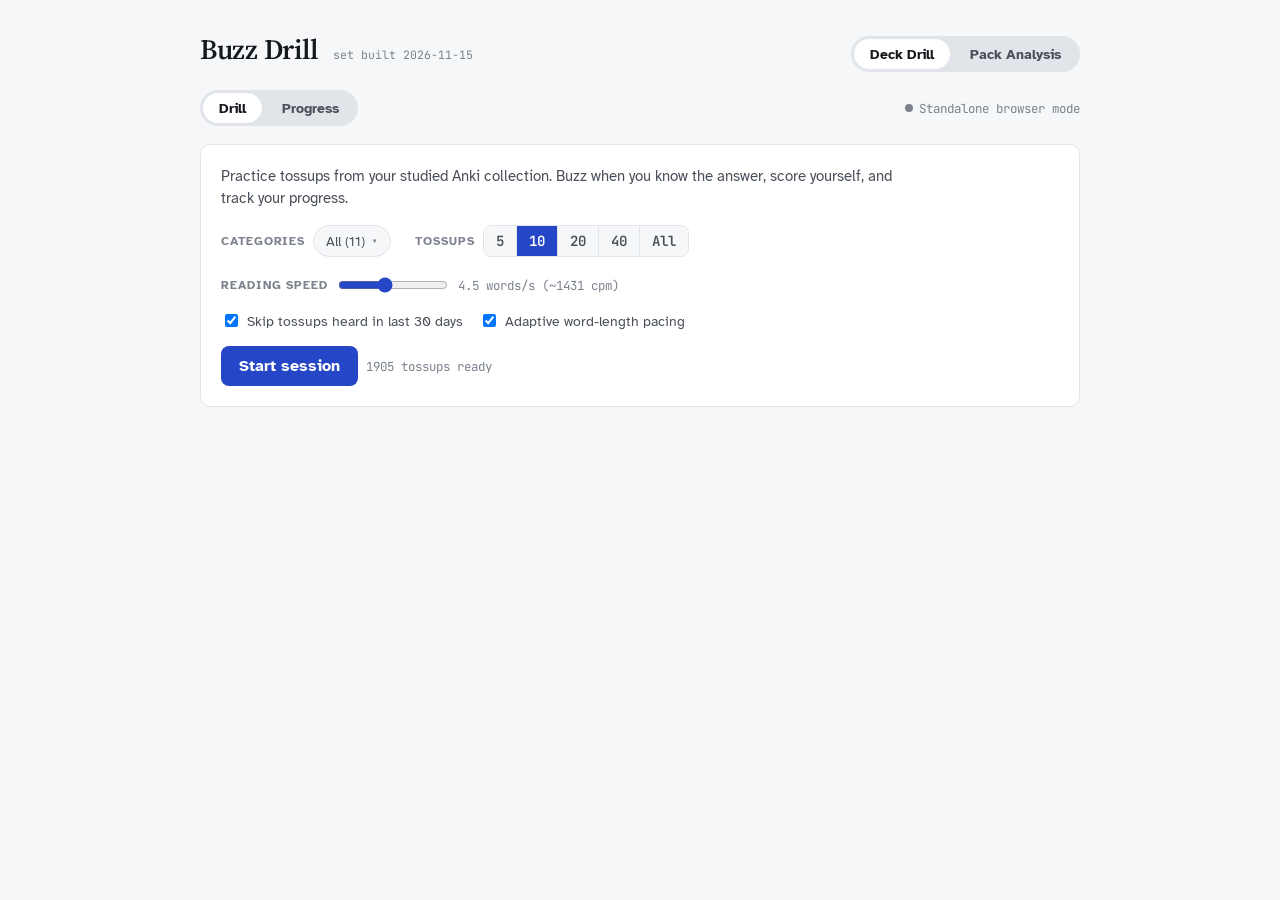
==== commit fbdc8be6: "Tighten clue-match filtering and clue tag spacing" ====
--- a/drill/buzz-drill.html
+++ b/drill/buzz-drill.html
@@ -1607,11 +1607,13 @@
       var body = document.createElement("span");
       body.textContent = st.s;
       if (st.matches && st.matches.length) {
+        body.appendChild(document.createTextNode(" "));
         var m = document.createElement("span"); m.className = "cluematch";
         m.textContent = "[" + st.matches.join(", ") + "]";
         body.appendChild(m);
       }
       if (hasDeck) {
+        body.appendChild(document.createTextNode(" "));
         var dm = document.createElement("span"); dm.className = "cluematch";
         dm.textContent = "[deck: " + st.deckHits.map(function (d) { return d.clue + " -> " + (d.notes || []).join(", "); }).join(" ; ") + "]";
         body.appendChild(dm);
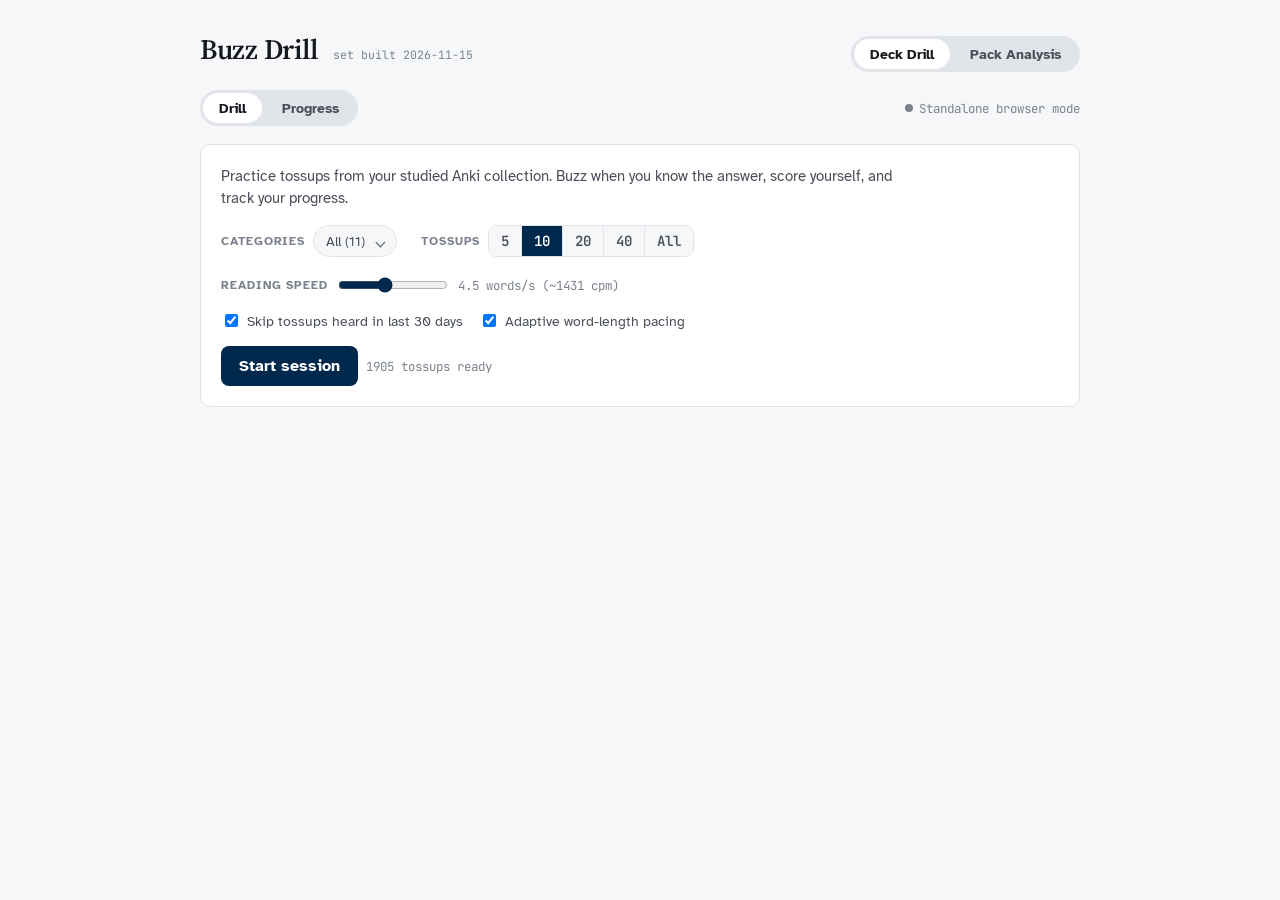
==== commit c2d3de50: "StockFisher stat fixes and Buzz Drill pack analysis StockFisher (audit 2026-11-16): - "% unique" and" ====
--- a/drill/buzz-drill.html
+++ b/drill/buzz-drill.html
@@ -10,7 +10,7 @@
 <link rel="preconnect" href="https://fonts.gstatic.com" crossorigin>
 <link rel="stylesheet" href="https://fonts.googleapis.com/css2?family=Atkinson+Hyperlegible:wght@400;700&family=JetBrains+Mono:wght@400;600&family=Source+Serif+4:opsz,wght@8..60,400;8..60,600&display=swap">
 <style>
-/* Layout: a moderator's packet on a desk. Deck Drill is default; Pack Analysis adds set upload, Buzzpoints, and Anki coverage. */
+/* Layout: a moderator's pack on a desk. Deck Drill is default; Pack Analysis adds set upload, Buzzpoints, and Anki coverage. */
 :root {
   --paper: #f6f7f9;
   --card: #ffffff;
@@ -18,20 +18,21 @@
   --ink-2: #4a505a;
   --ink-3: #7b828d;
   --rule: #e1e4e9;
-  --accent: #2547c7;
+  --accent: #00274c;
   --accent-ink: #ffffff;
   --lamp: #e3a008;
   --lamp-soft: #fdf3d6;
   --good: #1b7f45;
   --good-soft: #e3f4ea;
+  --stat: #725600;       /* maize, darkened for contrast on white */
   --bad: #b3261e;
   --bad-soft: #fbe7e5;
-  --series-1: #2a78d6;
+  --series-1: #00274c;
   --grid: #e7e9ed;
-  --bp-pw-bg: #ccefd9;
-  --bp-pw-ink: #0f4b28;
-  --bp-ok-bg: #dff4e6;
-  --bp-ok-ink: #13532d;
+  --bp-pw-bg: #c4e6ca;
+  --bp-pw-ink: #123c1e;
+  --bp-ok-bg: #e4f4e6;
+  --bp-ok-ink: #164323;
   --bp-neg-bg: #fbe2df;
   --bp-neg-ink: #7d1b15;
   --bp-zero-bg: #f1f3f6;
@@ -43,22 +44,22 @@
 @media (prefers-color-scheme: dark) {
   :root:not([data-theme="light"]) {
     --paper: #121418; --card: #1a1d22; --ink: #eceef1; --ink-2: #b6bcc6; --ink-3: #868d98; --rule: #2b3038;
-    --accent: #7d97ff; --accent-ink: #0d1020; --lamp: #f2b52e; --lamp-soft: #3a2f12;
-    --good: #5fd08e; --good-soft: #15301f; --bad: #ff8a80; --bad-soft: #3a1a18;
-    --series-1: #3987e5; --grid: #262a31; color-scheme: dark;
-    --bp-pw-bg: #156d2a; --bp-pw-ink: #ffffff;
-    --bp-ok-bg: #185c27; --bp-ok-ink: #f4fbf6;
+    --accent: #9db9d5; --accent-ink: #0d1020; --lamp: #f2b52e; --lamp-soft: #3a2f12;
+    --good: #5fd08e; --good-soft: #15301f; --bad: #ff8a80; --bad-soft: #3a1a18; --stat: #ffcb05;
+    --series-1: #9db9d5; --grid: #262a31; color-scheme: dark;
+    --bp-pw-bg: #346548; --bp-pw-ink: #ffffff;
+    --bp-ok-bg: #294c36; --bp-ok-ink: #d9efdc;
     --bp-neg-bg: #7a2121; --bp-neg-ink: #fff2f2;
     --bp-zero-bg: #23272f; --bp-zero-ink: #c6ccd5;
   }
 }
 :root[data-theme="dark"] {
   --paper: #121418; --card: #1a1d22; --ink: #eceef1; --ink-2: #b6bcc6; --ink-3: #868d98; --rule: #2b3038;
-  --accent: #7d97ff; --accent-ink: #0d1020; --lamp: #f2b52e; --lamp-soft: #3a2f12;
-  --good: #5fd08e; --good-soft: #15301f; --bad: #ff8a80; --bad-soft: #3a1a18;
-  --series-1: #3987e5; --grid: #262a31; color-scheme: dark;
-  --bp-pw-bg: #156d2a; --bp-pw-ink: #ffffff;
-  --bp-ok-bg: #185c27; --bp-ok-ink: #f4fbf6;
+  --accent: #9db9d5; --accent-ink: #0d1020; --lamp: #f2b52e; --lamp-soft: #3a2f12;
+  --good: #5fd08e; --good-soft: #15301f; --bad: #ff8a80; --bad-soft: #3a1a18; --stat: #ffcb05;
+  --series-1: #9db9d5; --grid: #262a31; color-scheme: dark;
+  --bp-pw-bg: #346548; --bp-pw-ink: #ffffff;
+  --bp-ok-bg: #294c36; --bp-ok-ink: #d9efdc;
   --bp-neg-bg: #7a2121; --bp-neg-ink: #fff2f2;
   --bp-zero-bg: #23272f; --bp-zero-ink: #c6ccd5;
 }
@@ -107,6 +108,15 @@
 .status-dot::before { content: ""; width: 8px; height: 8px; border-radius: 50%; background: var(--ink-3); }
 .status-dot.ok { color: var(--good); }
 .status-dot.ok::before { background: var(--good); }
+.btn.ghost[aria-pressed="true"] { background: var(--lamp-soft); border-color: var(--lamp); }
+.pill.guess { background: var(--lamp-soft); color: var(--ink); }
+.status-dot.wait { color: var(--ink); }
+.curve-marks { display: flex; gap: 8px 32px; flex-wrap: wrap; }
+.curve-marks div { display: flex; flex-direction: column; }
+.curve-marks b { font: 700 1.3rem var(--sans); }
+.curve-marks span { font-size: 0.8rem; color: var(--ink-2); }
+.curve-marks .note { align-self: flex-end; font-size: 0.8rem; }
+.status-dot.wait::before { background: var(--lamp); }
 .tossup { font-family: var(--serif); font-size: 1.18rem; line-height: 1.62; min-height: 9.5em; overflow-wrap: anywhere; }
 .tossup.sz-lg { font-size: 1.32rem; }
 .tossup.sz-xl { font-size: 1.48rem; }
@@ -115,7 +125,7 @@
 .statstrip b { color: var(--ink); font-weight: 600; }
 .tossup .ahead { color: transparent; }
 .tossup .star, .bp-q .star { font-family: var(--mono); font-size: 0.8em; color: var(--lamp); font-weight: 700; }
-.tossup .bz, .bp-q .bz { display: inline-block; font: 700 0.7rem var(--mono); color: var(--card); background: var(--lamp); border-radius: 4px; padding: 0 5px; margin: 0 4px; vertical-align: 0.15em; }
+.tossup .bz, .bp-q .bz { display: inline-block; color: #ffda54; -webkit-text-stroke: 0.5px #876500; margin: 0 4px; }
 .bar { position: relative; height: 6px; background: var(--rule); border-radius: 3px; }
 .bar .fill { position: absolute; inset: 0 auto 0 0; background: var(--accent); border-radius: 3px; width: 0; }
 .bar .pm { position: absolute; top: -4px; width: 2px; height: 14px; background: var(--lamp); }
@@ -150,7 +160,7 @@
 table { border-collapse: collapse; width: 100%; font-size: 0.9rem; }
 th, td { text-align: left; padding: 8px 10px; border-bottom: 1px solid var(--rule); white-space: nowrap; }
 th { font: 600 0.72rem var(--sans); text-transform: uppercase; letter-spacing: 0.06em; color: var(--ink-3); }
-td.num { font-family: var(--mono); font-variant-numeric: tabular-nums; text-align: right; }
+td.num { font-family: var(--sans); font-variant-numeric: tabular-nums; text-align: right; }
 th.num { text-align: right; }
 ul.misses { list-style: none; margin: 0; padding: 0; display: flex; flex-direction: column; gap: 8px; }
 ul.misses li { display: flex; justify-content: space-between; gap: 12px; border-bottom: 1px solid var(--rule); padding-bottom: 8px; min-width: 0; }
@@ -173,11 +183,12 @@
 .bp-row.b10 { background: var(--lamp-soft); color: var(--ink); }
 .bp-row.neg { background: var(--bp-neg-bg); color: var(--bp-neg-ink); }
 .bp-row.zero { background: var(--bp-zero-bg); color: var(--bp-zero-ink); }
+.attempt-panel .attempt-question > td { background: var(--card); color: var(--ink); }
 .bp-row td.wrapcell { white-space: normal; min-width: 145px; max-width: 240px; }
 .bp-sub { display: block; font-size: 0.78rem; opacity: 0.85; }
 .bp-ans-btn { background: none; border: 0; padding: 0; color: inherit; font: inherit; font-weight: 600; text-align: left; text-decoration: underline; text-underline-offset: 2px; cursor: pointer; white-space: normal; }
 .bp-ans-btn:hover { opacity: 0.85; }
-.bp-val { font-family: var(--mono); font-weight: 700; text-align: right; }
+.bp-val { font-family: var(--sans); font-variant-numeric: tabular-nums; font-weight: 700; text-align: right; }
 .bp-row .pill { background: rgba(0, 0, 0, 0.24); color: inherit; border: 1px solid rgba(255, 255, 255, 0.22); }
 :root:not([data-theme="dark"]) .bp-row .pill { background: rgba(255, 255, 255, 0.72); border-color: rgba(0, 0, 0, 0.14); }
 @media (prefers-color-scheme: dark) {
@@ -204,6 +215,67 @@
 
 @media (max-width: 480px) { .tossup { font-size: 1.06rem; } .panel { padding: 16px; } }
 @media (prefers-reduced-motion: no-preference) { .bar .fill { transition: width 0.15s linear; } }
+summary { cursor: pointer; }
+.stat-group { border: 0; padding: 2px 0; background: transparent; color: var(--ink); font: inherit; text-decoration: underline; text-underline-offset: 3px; cursor: pointer; text-align: left; }
+.stat-attempts td { white-space: normal; }
+.stat-attempts .tablewrap { margin: 8px 0; }
+.clue-review-item { border-top: 1px solid var(--rule); padding: 10px 0; }
+.clue-review-item .meta { display: block; margin: 4px 0 0 16px; }
+.clue-review-item ul { padding-left: 34px; }
+#pack-src { max-width: 100%; }
+.play-actions { display: grid; gap: 8px; }
+.mobile-buzz-summary { display: none; }
+.bp-row.ok .mobile-buzz-outcome, .bp-row.pw .mobile-buzz-outcome { color: var(--good); }
+.bp-row.neg .mobile-buzz-outcome { color: var(--bad); }
+
+@media (max-width: 600px) {
+  #pack-bar .srcbar, #pack-bar .row { align-items: flex-start; flex-wrap: wrap; min-width: 0; }
+  #play .play-actions {
+    position: sticky;
+    bottom: 0;
+    z-index: 2;
+    padding: 8px 0 max(8px, env(safe-area-inset-bottom));
+    background: var(--card);
+  }
+  #play .play-actions button { min-height: 48px; }
+  #play .buzzer { padding: 12px; }
+  #play #judge > button { flex: 1; }
+  #buzz-log { width: 100%; min-width: 0; }
+  #buzz-log thead, #buzz-log .bp-row > td:not(:nth-child(5)) { display: none; }
+  #buzz-log .bp-row > td:nth-child(5) { padding: 0; }
+  #buzz-log .bp-ans-btn { display: block; width: 100%; padding: 12px; text-align: left; overflow-wrap: anywhere; }
+  .mobile-buzz-summary { display: flex; flex-wrap: wrap; gap: 4px 12px; justify-content: space-between; font-size: .82rem; font-weight: 500; margin-top: 4px; }
+  #buzz-log .bp-detail td { padding: 12px; }
+}
+#view-progress { gap: 10px !important; }
+#view-progress .panel { padding: 12px 16px; gap: 10px; }
+#view-progress .tiles { gap: 8px; }
+#view-progress .tile { padding: 9px 12px; }
+#view-progress .tile .k { line-height: 1.35; }
+#view-progress details.panel > summary { font-weight: 650; }
+.stats-fold-body { display: grid; gap: 8px; margin-top: 8px; min-width: 0; }
+#view-progress details.panel > .panel { margin-top: 8px; border: 0; padding: 8px 0; }
+#view-progress .bp-table th,
+#view-progress .bp-table td { padding: 7px 9px; }
+#stats-headlines { grid-template-columns: repeat(auto-fit, minmax(95px, 1fr)); }
+#stats-headlines .tile { background: var(--card); border-top: 3px solid var(--stat); }
+#stats-headlines .tile .v { font-size: clamp(1.15rem, 4vw, 1.85rem); }
+#ptiles .tile .v { font-size: 1.05rem; font-weight: 650; }
+#ptiles .tile .k { font-size: .78rem; }
+#cat-toggle::after { content: ""; display: inline-block; width: .4em; height: .4em; border: solid currentColor; border-width: 0 1.5px 1.5px 0; transform: rotate(45deg); margin-left: 6px; }
+#cat-toggle[aria-expanded="true"]::after { transform: rotate(225deg); }
+.upload-box { border-style: dashed; }
+.upload-box small { color: var(--ink-3); font-weight: 400; margin-left: 4px; }
+#view-progress .stat-attempts > td { background: var(--paper); padding: 10px; }
+.attempt-panel { border: 1px solid var(--rule); border-left: 3px solid var(--series-1); border-radius: 8px; background: var(--card); padding: 10px; }
+.stat-attempts .attempt-panel .tablewrap { margin: 5px 0 0; }
+.attempt-panel .bp-table td:first-child { font-weight: 600; }
+.attempt-correct { color: var(--good); }
+.attempt-neg { color: var(--bad); }
+#view-progress .stat-attempts > td,
+#view-progress .attempt-panel { background: var(--card); color: var(--ink); }
+#view-progress .attempt-panel { border-left: 1px solid var(--rule); }
+#view-progress .attempt-question td { background: var(--card); padding: 12px; }
 </style>
 </head>
 <body>
@@ -225,7 +297,7 @@
     <div id="pack-subtabs" class="tabs" role="tablist" aria-label="Pack views" hidden>
       <button id="ptab-play" role="tab" aria-selected="true">Play</button>
       <button id="ptab-buzzpoints" role="tab" aria-selected="false">Buzzpoints</button>
-      <button id="ptab-stats" role="tab" aria-selected="false">Category Stats</button>
+      <button id="ptab-stats" role="tab" aria-selected="false">Stats</button>
     </div>
     <span id="mon" class="status-dot">Checking local monitor...</span>
   </div>
@@ -233,11 +305,11 @@
   <div id="pack-bar" class="panel" hidden style="padding:14px 18px;gap:10px">
     <div class="srcbar">
       <div class="row" style="gap:10px">
-        <label class="label" for="pack-src">Pack</label>
+        <label class="label" for="pack-src">Set</label>
         <select id="pack-src" class="select"></select>
-        <label class="btn ghost sm" for="upload-input" title="Upload .json packets, QBReader exports, or a .zip of packets">+ Upload pack (.json / .zip)</label>
+        <label class="btn ghost sm upload-box" for="upload-input">Upload pack <small>.json or .zip</small></label>
         <input id="upload-input" type="file" accept=".json,.zip,application/json,application/zip" multiple hidden>
-        <button id="rm-local" type="button" class="btn ghost sm" hidden>Remove</button>
+        <button id="rm-local" type="button" class="btn ghost sm" hidden>Remove selected pack</button>
       </div>
       <span id="pack-summary" class="meta"></span>
     </div>
@@ -253,15 +325,15 @@
             <button data-k="tossups" aria-pressed="true">Tossups</button><button data-k="bonuses" aria-pressed="false">Bonuses</button>
           </div>
         </div>
-        <div id="pkt-wrap" class="row" hidden><label class="label" for="pkt">Packet</label>
+        <div id="pkt-wrap" class="row" hidden><label class="label" for="pkt">Pack</label>
           <select id="pkt" class="select"></select>
         </div>
         <div class="row"><span class="label">Categories</span>
-          <button id="cat-toggle" type="button" class="chip" aria-expanded="false" aria-controls="groups"><span id="cat-summary">All</span><span id="cat-caret" class="n" aria-hidden="true">▾</span></button>
+          <button id="cat-toggle" type="button" class="chip" aria-expanded="false" aria-controls="groups"><span id="cat-summary">All</span></button>
         </div>
         <div id="order-wrap" class="row" hidden><span class="label">Order</span>
           <div class="seg" id="order">
-            <button data-o="random" aria-pressed="true">Random</button><button data-o="packet" aria-pressed="false" id="order-seq-lbl">Packet order</button>
+            <button data-o="packet" aria-pressed="true" id="order-seq-lbl">Pack order</button><button data-o="random" aria-pressed="false">Random</button>
           </div>
         </div>
         <div id="len-wrap" class="row"><span class="label">Tossups</span>
@@ -306,12 +378,15 @@
       <div class="bar" aria-hidden="true"><div class="fill" id="fill"></div><div class="pm" id="pm"></div></div>
       <div id="text" class="tossup" aria-live="off"></div>
       <div id="state" class="row"></div>
+      <div class="play-actions">
       <button id="buzz" class="buzzer">BUZZ</button>
       <div id="judge" class="row" hidden>
         <button id="reveal" class="btn ghost">Show answer</button>
+        <button id="guess" type="button" class="btn ghost" aria-pressed="false" title="Mark this answer as a guess (G). Points are unchanged; stats show it as not known." hidden>Guess</button>
         <button id="right" class="btn good" hidden>Correct</button>
         <button id="wrong" class="btn bad" hidden>Incorrect</button>
         <button id="next" class="btn" hidden>Next tossup</button>
+      </div>
       </div>
       <div id="ans" class="answer" hidden>
         <div class="label">Answer</div>
@@ -324,6 +399,7 @@
           <span class="keyitem" data-st="reading,paused,dead"><kbd>Space</kbd><span>Buzz</span></span>
           <span class="keyitem" data-st="reading,paused"><kbd>P</kbd><span id="key-pause">Pause</span></span>
           <span class="keyitem" data-st="buzzed,dead"><kbd>Enter</kbd><span>Show answer</span></span>
+          <span class="keyitem" data-st="buzzed,revealed"><kbd>G</kbd><span>Guess</span></span>
           <span class="keyitem" data-st="revealed"><kbd>1</kbd><span>Correct</span></span>
           <span class="keyitem" data-st="revealed"><kbd>2</kbd><span>Incorrect</span></span>
           <span class="keyitem" data-st="judged"><kbd>N</kbd> / <kbd>Enter</kbd><span>Next</span></span>
@@ -355,6 +431,7 @@
         </div>
         <div class="row" id="b-judge">
           <button id="b-reveal" class="btn ghost">Show answer</button>
+          <button id="b-guess" type="button" class="btn ghost" aria-pressed="false" title="Mark this part as a guess (G). Points are unchanged; stats show it as not known." hidden>Guess</button>
           <button id="b-right" class="btn good" hidden>Correct</button>
           <button id="b-wrong" class="btn bad" hidden>Incorrect</button>
           <button id="b-next" class="btn" hidden>Next bonus</button>
@@ -364,6 +441,7 @@
       <div class="keys">
         <div class="keylist" id="b-keylist">
           <span class="keyitem" data-bst="asking"><kbd>Space</kbd> / <kbd>Enter</kbd><span>Show answer</span></span>
+          <span class="keyitem" data-bst="asking,revealed"><kbd>G</kbd><span>Guess</span></span>
           <span class="keyitem" data-bst="revealed"><kbd>1</kbd><span>Correct</span></span>
           <span class="keyitem" data-bst="revealed"><kbd>2</kbd><span>Incorrect</span></span>
           <span class="keyitem" data-bst="done"><kbd>N</kbd> / <kbd>Enter</kbd><span>Next bonus</span></span>
@@ -378,8 +456,6 @@
       <div class="tablewrap"><table><thead><tr><th>Answer</th><th id="sumcol2">Category</th><th class="num">Heard</th><th>Result</th></tr></thead><tbody id="sumrows"></tbody></table></div>
       <div class="row">
         <button id="again" class="btn">New session</button>
-        <button id="sum-bp" class="btn ghost" hidden>View Buzzpoints</button>
-        <button id="sum-prog" class="btn ghost">View Progress</button>
       </div>
     </div>
   </section>
@@ -393,8 +469,6 @@
           <div id="bp-kind-seg" class="seg" hidden>
             <button data-bk="tossups" aria-pressed="true">Tossups</button><button data-bk="bonuses" aria-pressed="false">Bonuses</button>
           </div>
-          <button id="bp-to-stats" type="button" class="btn sm">View Category Stats</button>
-          <button id="bp-to-play" type="button" class="btn ghost sm">Play Pack</button>
         </div>
       </div>
       <div class="tiles" id="bp-tiles"></div>
@@ -403,6 +477,7 @@
           <option value="ALL">All outcomes</option>
           <option value="pw">Powers (15)</option>
           <option value="ok">All Correct (10 / 15)</option>
+          <option value="guess">Guesses</option>
           <option value="neg">Negs (−5)</option>
           <option value="miss">Misses / No buzz</option>
         </select>
@@ -414,15 +489,15 @@
           <option value="text">Note text only</option>
           <option value="none">Not in Anki</option>
         </select>
-        <input id="bp-q" class="input" type="search" placeholder="Search answer, packet, category..." aria-label="Filter buzzes">
+        <input id="bp-q" class="input" type="search" placeholder="Search answer, pack, category..." aria-label="Filter buzzes">
         <span id="bp-count" class="meta"></span>
       </div>
       <div class="tablewrap">
-        <table class="bp-table">
+        <table class="bp-table" id="buzz-log">
           <thead>
             <tr id="bp-head">
               <th data-col="round">Round<span class="sortind"></span></th>
-              <th data-col="pkt">Packet<span class="sortind"></span></th>
+              <th data-col="pkt">Pack<span class="sortind"></span></th>
               <th data-col="n" class="num">#<span class="sortind"></span></th>
               <th data-col="cat">Category<span class="sortind"></span></th>
               <th data-col="ans">Answer<span class="sortind"></span></th>
@@ -438,30 +513,54 @@
   </section>
 
   <section id="view-progress" class="wrap" style="gap:18px;width:100%" hidden>
-    <div class="row" style="justify-content:space-between">
-      <div class="meta">Showing stats for <b id="prog-set"></b></div>
-      <button id="prog-to-bp" type="button" class="btn ghost sm" hidden>View Buzzpoints</button>
+    <div class="tiles" id="stats-headlines"></div>
+    <div class="tiles" id="ptiles"></div>
+    <div class="panel">
+      <h2>Correct by buzz depth</h2>
+      <div class="curve-marks" id="auc-badge"></div>
+      <div class="chart" id="c-auc"></div>
+      <details>
+        <summary>How to read this chart</summary>
+        <p class="note">The horizontal axis shows how much of the question has been read. The vertical axis shows the share of all attempts you got right by that point. BPA (buzz point AUC) is the shaded area under the curve: your conversion at every 1% of the question, added up, so 0 to 100. A correct buzz halfway through adds half as much as one at the start. A correct answer at the end still counts toward conversion.</p>
+      </details>
     </div>
-    <div class="tiles" id="ptiles"></div>
+    <details class="panel stats-fold">
+      <summary>By category</summary>
+      <div class="stats-fold-body">
+      <div class="tablewrap"><table id="tbl-gt" class="bp-table"><thead></thead><tbody></tbody></table></div>
+      </div>
+    </details>
+    <details id="sub-panel" class="panel stats-fold" hidden>
+      <summary>By subcategory</summary>
+      <div class="stats-fold-body">
+      <div class="tablewrap"><table id="tbl-st" class="bp-table"><thead></thead><tbody></tbody></table></div>
+      </div>
+    </details>
+    <details id="pkt-panel" class="panel stats-fold" hidden>
+      <summary>By pack</summary>
+      <div class="stats-fold-body">
+      <div class="tablewrap"><table id="tbl-pt" class="bp-table"><thead></thead><tbody></tbody></table></div>
+      </div>
+    </details>
+    <details id="clue-review" class="panel stats-fold" hidden>
+      <summary>Missed or late despite a matching Anki clue</summary>
+      <div class="stats-fold-body">
+      <p class="note">Review misses and correct buzzes after 70%. Open an answer to see the matching phrases from Anki notes in its category.</p>
+      <p class="note" id="clue-review-count" aria-live="polite"></p>
+      <div id="clue-gaps"></div>
+      <button id="clue-more" class="btn ghost sm" type="button" hidden></button>
+      </div>
+    </details>
+    <details class="panel">
+      <summary>Buzz timing</summary>
+      <div class="tablewrap"><table id="tbl-zt" class="bp-table"><thead></thead><tbody></tbody></table></div>
+    </details>
+    <details class="panel" id="anki-detail" hidden>
+      <summary>Anki coverage details</summary>
     <div id="audit-panel" class="panel" hidden>
       <h2>Study Efficiency &amp; Anki Coverage Audit</h2>
       <p class="note">Separates missed questions already in your Anki deck (recall / card leaks) from missed questions not yet in your deck (content gaps).</p>
       <div class="tiles" id="audit-tiles"></div>
-    </div>
-    <div class="panel">
-      <h2>Cumulative buzz curve (Buzz AUC) <small id="auc-badge" class="meta" style="display:inline;margin-left:8px"></small></h2>
-      <p class="note">Share of all tossups answered correctly by each point in the question. The shaded area under the curve (0.000 to 1.000) equals your conversion rate multiplied by average celerity (1 − buzz depth).</p>
-      <div class="chart" id="c-auc"></div>
-    </div>
-    <div class="panel">
-      <h2>Where you buzz on tossups you get right</h2>
-      <p class="note">Share of the question read before your buzz, averaged per session. Lower is earlier.</p>
-      <div class="chart" id="c-buzz"></div>
-    </div>
-    <div class="panel">
-      <h2>Tossups answered correctly</h2>
-      <p class="note">Per session, out of every tossup heard.</p>
-      <div class="chart" id="c-acc"></div>
     </div>
     <div id="anki-panel" class="panel" hidden>
       <h2>By Anki coverage</h2>
@@ -469,38 +568,17 @@
     </div>
     <div id="clue-audit-panel" class="panel" hidden>
       <h2>Clue-Level Comparison (Clues in Deck vs Not in Deck)</h2>
-      <p class="note" id="clue-audit-note">Matches the sentences you heard against your full Anki collection so you can compare conversion and celerity on clues present anywhere in your deck versus unfamiliar clues.</p>
+      <p class="note" id="clue-audit-note">Checks for specific phrases in Anki notes from the question's category. Matches can come from card backs.</p>
       <div class="tiles" id="clue-audit-tiles"></div>
       <h3 style="font-size:14px;margin:14px 0 6px;color:var(--muted)">By whether any heard clue appears in your deck</h3>
       <div class="tablewrap"><table id="tbl-hc" class="bp-table"><thead></thead><tbody></tbody></table></div>
       <h3 style="font-size:14px;margin:14px 0 6px;color:var(--muted)">By the specific sentence you buzzed on</h3>
       <div class="tablewrap"><table id="tbl-bc" class="bp-table"><thead></thead><tbody></tbody></table></div>
-      <h3 style="font-size:14px;margin:14px 0 6px;color:var(--muted)">Missed or late questions whose clues were in your deck</h3>
-      <ul class="misses" id="clue-gaps"></ul>
     </div>
-    <div class="panel">
-      <h2>By category</h2>
-      <div class="tablewrap"><table id="tbl-gt" class="bp-table"><thead></thead><tbody></tbody></table></div>
-    </div>
-    <div id="sub-panel" class="panel" hidden>
-      <h2>By subcategory</h2>
-      <div class="tablewrap"><table id="tbl-st" class="bp-table"><thead></thead><tbody></tbody></table></div>
-    </div>
-    <div id="pkt-panel" class="panel" hidden>
-      <h2>By packet</h2>
-      <div class="tablewrap"><table id="tbl-pt" class="bp-table"><thead></thead><tbody></tbody></table></div>
-    </div>
-    <div class="panel">
-      <h2>Buzz timing</h2>
-      <div class="tablewrap"><table id="tbl-zt" class="bp-table"><thead></thead><tbody></tbody></table></div>
-    </div>
-    <div class="panel">
-      <h2>Recent misses</h2>
-      <p class="note">Answers you missed or heard in full during recent sessions.</p>
-      <ul class="misses" id="misses"></ul>
-    </div>
-    <div id="bonus-stats-section" class="wrap" style="gap:18px;width:100%" hidden>
-      <h2 style="margin-top:8px">Bonus Stats</h2>
+    </details>
+    <details id="bonus-stats-section" class="panel stats-fold" hidden>
+      <summary>Bonus stats</summary>
+      <div class="stats-fold-body">
       <div class="tiles" id="bptiles"></div>
       <div id="b-anki-panel" class="panel" hidden>
         <h2>Bonus parts by Anki coverage</h2>
@@ -510,15 +588,16 @@
         <h2>Bonuses by category</h2>
         <div class="tablewrap"><table id="tbl-bgt" class="bp-table"><thead></thead><tbody></tbody></table></div>
       </div>
+      <div id="b-sub-panel" class="panel" hidden>
+        <h2>Bonuses by subcategory</h2>
+        <div class="tablewrap"><table id="tbl-bst" class="bp-table"><thead></thead><tbody></tbody></table></div>
+      </div>
       <div id="b-pkt-panel" class="panel" hidden>
-        <h2>Bonuses by packet</h2>
+        <h2>Bonuses by pack</h2>
         <div class="tablewrap"><table id="tbl-bpt" class="bp-table"><thead></thead><tbody></tbody></table></div>
       </div>
-      <div class="panel">
-        <h2>Recent missed bonus parts</h2>
-        <ul class="misses" id="b-misses"></ul>
       </div>
-    </div>
+    </details>
   </section>
 </div>
 
@@ -547,7 +626,7 @@
     hasAnki: false,
     chosen: {},
     pkt: "ALL",
-    order: "random",
+    order: "packet",  // "packet" | "random" (pack mode only)
     skipHeard: true,
     showMeta: false,
     sz: "md",
@@ -567,7 +646,8 @@
     bpExpanded: {},
     tblSort: {},
     clueCache: {},
-    clueAuditCache: null
+    clueAuditCache: null,
+    openRows: {}      // Stats drill-downs the user has open: group keys and attempt keys
   };
 
   function store(k, v) {
@@ -585,7 +665,7 @@
   if (saved.wps) S.wps = saved.wps;
   if (saved.pacing) S.pacing = saved.pacing;
   if (saved.len !== undefined) S.len = saved.len;
-  if (saved.order) S.order = saved.order;
+  if (saved.order && saved.orderV === 2) S.order = saved.order;   // before v2, deck mode overwrote the choice with random
   if (saved.skipHeard !== undefined) S.skipHeard = !!saved.skipHeard;
   if (saved.showMeta !== undefined) S.showMeta = !!saved.showMeta;
   if (saved.sz) S.sz = saved.sz;
@@ -675,6 +755,72 @@
     });
     out.sort(function (x, y) { return (x.startedAt || 0) - (y.startedAt || 0); });
     return out;
+  }
+
+  // Question text -> the words to read, and where the power mark "(*)" falls (as a count of words before it; -1 = none).
+  // The mark is not a word: it takes no reading time and does not count toward the question's length.
+  function parseQuestion(q) {
+    var parts = String(q || "").split("(*)");
+    var head = parts[0].trim(), rest = parts.slice(1).join(" ").trim();
+    if (parts.length < 2 || !/[A-Za-z0-9]/.test(rest)) {
+      // no mark, or one with nothing after it (powerless sets exported with a mark at the very end)
+      var all = (head + rest).trim();
+      return { words: all ? all.split(/\s+/) : [], star: -1 };
+    }
+    var before = head ? head.split(/\s+/) : [];
+    return { words: before.concat(rest.split(/\s+/)), star: before.length };
+  }
+
+  // A logged buzz placed on the question as parsed now. Buzzes logged before 2026-11-16 counted a standalone "(*)" as a word.
+  function questionView(q, buzz, loggedWords) {
+    var pq = parseQuestion(q), at = buzz;
+    if (at !== null && at !== undefined && pq.star >= 0 && loggedWords === pq.words.length + 1 && at > pq.star) at--;
+    return { words: pq.words, star: pq.star, at: at };
+  }
+
+  // ---------- saving: an outbox that survives reloads and retries until the server has it ----------
+  // The server skips a buzz or bonus it already has (same session, question, and time), so a resend never double counts.
+  var outbox = store("bd-outbox") || [], flushing = null;
+
+  function syncNote() {
+    if (!S.serverOk) return;
+    var el = $("mon");
+    el.className = outbox.length ? "status-dot wait" : "status-dot ok";
+    el.textContent = outbox.length ? outbox.length + " unsaved, retrying" : "Local server connected";
+  }
+
+  function flush() {
+    if (flushing) return flushing;
+    if (!S.serverOk || !outbox.length) return Promise.resolve();
+    function step() {
+      if (!outbox.length) return Promise.resolve();
+      var op = outbox[0];
+      return fetch(op.url, {
+        method: "POST",
+        headers: { "Content-Type": "application/json" },
+        body: JSON.stringify(op.body)
+      }).then(function (r) {
+        if (!r.ok && r.status >= 500) throw new Error("HTTP " + r.status);
+        outbox.shift(); store("bd-outbox", outbox);   // saved, or refused outright (4xx) and not worth repeating
+        return step();
+      });
+    }
+    flushing = step().catch(function () { setTimeout(flush, 5000); }).then(function () { flushing = null; syncNote(); });
+    return flushing;
+  }
+
+  function send(url, body) {
+    if (!S.serverOk || !body.setId || String(body.setId).indexOf("local_") === 0) return;
+    outbox.push({ url: url, body: body });
+    if (!store("bd-outbox", outbox)) saveNote("Browser storage is full; unsaved buzzes will be lost if this window closes.");
+    syncNote(); flush();
+  }
+
+  // The question files call each pack a "packet" ("Packet A"); the page says "pack" throughout.
+  function packWord(s) { return typeof s === "string" ? s.replace(/\bPacket\b/g, "Pack").replace(/\bpacket\b/g, "pack") : s; }
+  function packNames(list) {
+    (list || []).forEach(function (x) { if (x) { x.pl = packWord(x.pl); x.s = packWord(x.s); } });
+    return list;
   }
 
   // ---------- upload parsers (.json / .zip) ----------
@@ -947,7 +1093,9 @@
     var localSess = store(sessStorageKey(setId)) || [];
     var localBonuses = store(bonusStorageKey(setId)) || [];
     if (S.serverOk && setId && !setId.startsWith("local_")) {
-      return fetch("/api/state?set=" + encodeURIComponent(setId)).then(function (r) {
+      return flush().then(function () {
+        return fetch("/api/state?set=" + encodeURIComponent(setId));
+      }).then(function (r) {
         if (!r.ok) throw new Error("no state");
         return r.json();
       }).then(function (st) {
@@ -956,10 +1104,16 @@
         S.sessions = mergeSessions(st.sessions || [], localSess);
       }).catch(function () {
         S.buzzes = []; S.bonusLogs = localBonuses; S.sessions = localSess;
-      });
+      }).then(logPackNames);
     }
     S.buzzes = []; S.bonusLogs = localBonuses; S.sessions = localSess;
+    logPackNames();
     return Promise.resolve();
+  }
+
+  function logPackNames() {
+    packNames(S.buzzes); packNames(S.bonusLogs);
+    S.sessions.forEach(function (s) { packNames(s.items); });
   }
 
   async function loadActiveSet(setId, preloadedItems, preloadedBonuses) {
@@ -969,9 +1123,9 @@
     if (!setId) {
       S.setId = null; S.setMeta = null; S.kind = "tossups"; S.items = []; S.itemsById = {}; S.bonuses = []; S.bonusesById = {}; S.groups = []; S.packets = [];
       S.buzzes = []; S.bonusLogs = []; S.sessions = [];
-      $("built").textContent = "Pack Analysis";
+      $("built").textContent = "";
       $("pack-summary").textContent = "Upload any .json or .zip pack to analyze";
-      $("poolinfo").textContent = "Upload a .json or .zip packet above to start.";
+      $("poolinfo").textContent = "Upload a .json or .zip pack above to start.";
       $("start").disabled = true;
       if (S.tab === "buzzpoints") renderBuzzpoints();
       if (S.tab === "progress") renderProgress();
@@ -1003,6 +1157,7 @@
     }
     items = items || [];
     bonuses = S.mode === "pack" ? (bonuses || []) : [];
+    packNames(items); packNames(bonuses);
     S.items = items;
     S.itemsById = {};
     items.forEach(function (t) { S.itemsById[t.id] = t; });
@@ -1017,7 +1172,7 @@
 
     $("built").textContent = S.mode === "deck"
       ? (built ? "set built " + built : items.length + " studied tossups")
-      : ((meta ? meta.name + " · " : "") + items.length + " TU" + (bonuses.length ? " · " + bonuses.length + " B" : ""));
+      : "";
     $("set-desc").textContent = S.mode === "deck"
       ? "Practice tossups from your studied Anki collection. Buzz when you know the answer, score yourself, and track your progress."
       : "Play tossups or bonuses with Anki coverage tracking, then inspect every round on Buzzpoints or break down performance in Category Stats.";
@@ -1050,21 +1205,10 @@
     S.groups.forEach(function (x) { S.chosen[x.g] = catPrefs ? !!catPrefs[x.g] : true; });
     S.pkt = (saved.pktBySet && saved.pktBySet[S.setId]) || "ALL";
     if (S.pkt !== "ALL" && !p[S.pkt]) S.pkt = "ALL";
-    if (!S.hasPackets && S.mode === "deck") S.order = "random";
   }
 
   function updatePackSummary() {
-    var box = $("pack-summary");
-    if (S.mode !== "pack" || (!S.items.length && !S.bonuses.length)) { box.textContent = ""; return; }
-    var rec = allSetRecords();
-    var ok = rec.filter(function (x) { return x.result === "correct"; }).length;
-    var parts = [];
-    if (S.items.length) parts.push(rec.length + "/" + S.items.length + " TU" + (rec.length ? " (" + Math.round(100 * ok / rec.length) + "%)" : ""));
-    if (S.bonuses.length || S.bonusLogs.length) {
-      var bt = S.bonusLogs.reduce(function (a, b) { return a + (b.totalPts || 0); }, 0);
-      parts.push(S.bonusLogs.length + "/" + S.bonuses.length + " B" + (S.bonusLogs.length ? " (" + (bt / S.bonusLogs.length).toFixed(1) + " PPB)" : ""));
-    }
-    box.textContent = parts.join(" · ");
+    $("pack-summary").textContent = "";
   }
 
   async function setMode(m) {
@@ -1074,8 +1218,6 @@
     $("deck-subtabs").hidden = m !== "deck";
     $("pack-subtabs").hidden = m !== "pack";
     $("pack-bar").hidden = m !== "pack";
-    $("sum-bp").hidden = m !== "pack";
-    $("prog-to-bp").hidden = m !== "pack";
 
     if (m === "deck") {
       setTab(S.tab === "progress" ? "progress" : "drill", true);
@@ -1114,11 +1256,6 @@
   $("ptab-play").onclick = function () { setTab("drill"); };
   $("ptab-buzzpoints").onclick = function () { setTab("buzzpoints"); };
   $("ptab-stats").onclick = function () { setTab("progress"); };
-  $("bp-to-stats").onclick = function () { setTab("progress"); };
-  $("bp-to-play").onclick = function () { setTab("drill"); show("setup"); };
-  $("prog-to-bp").onclick = function () { setTab("buzzpoints"); };
-  $("sum-bp").onclick = function () { setTab("buzzpoints"); };
-  $("sum-prog").onclick = function () { setTab("progress"); };
 
   $("pack-src").onchange = function () {
     S.packSetId = this.value;
@@ -1210,9 +1347,9 @@
     $("order-wrap").hidden = !(S.mode === "pack" && activeList.length);
     $("len-wrap").hidden = S.mode !== "deck";
     $("speed-wrap").hidden = S.mode === "pack" && S.kind === "bonuses";
-    $("order-seq-lbl").textContent = S.hasPackets ? "Packet order" : "In order";
+    $("order-seq-lbl").textContent = S.hasPackets ? "Pack order" : "In order";
     var pktSel = $("pkt"); pktSel.textContent = "";
-    var o0 = document.createElement("option"); o0.value = "ALL"; o0.textContent = "All packets (" + activeList.length + ")"; pktSel.appendChild(o0);
+    var o0 = document.createElement("option"); o0.value = "ALL"; o0.textContent = "All packs (" + activeList.length + ")"; pktSel.appendChild(o0);
     S.packets.forEach(function (x) {
       var o = document.createElement("option"); o.value = x.p; o.textContent = x.pl + " (" + x.n + ")"; pktSel.appendChild(o);
     });
@@ -1250,7 +1387,6 @@
       var open = $("groups").hidden;
       $("groups").hidden = !open;
       $("cat-toggle").setAttribute("aria-expanded", open ? "true" : "false");
-      $("cat-caret").textContent = open ? "▴" : "▾";
     };
 
     $("skip-heard").checked = S.skipHeard;
@@ -1320,6 +1456,7 @@
     p.pacing = S.pacing;
     p.len = S.len;
     p.order = S.order;
+    p.orderV = 2;
     p.skipHeard = S.skipHeard;
     p.showMeta = S.showMeta;
     p.sz = S.sz;
@@ -1426,8 +1563,22 @@
     return (c.stage === "reading" || c.stage === "paused") && S.sess && S.sess.i > 0 && S.sess.items.length > 0;
   }
 
+  // A guess keeps its points; it is flagged so the stats can tell a known answer from a lucky one.
+  function canGuess() {
+    var c = S.cur;
+    return !!c && (c.stage === "buzzed" || c.stage === "revealed") && c.buzz !== null;
+  }
+
+  function toggleGuess() {
+    if (!canGuess()) return;
+    S.cur.guess = !S.cur.guess;
+    renderKeys();
+  }
+
   function renderKeys() {
     var st = (S.cur && S.cur.stage) || "reading";
+    $("guess").hidden = !canGuess();
+    $("guess").setAttribute("aria-pressed", S.cur && S.cur.guess ? "true" : "false");
     var hasBuzz = S.cur && S.cur.buzz !== null;
     var allowUndo = canUndo();
     if ($("undo-btn")) $("undo-btn").disabled = !allowUndo;
@@ -1446,18 +1597,32 @@
     $("setname").textContent = revealed ? (c.t.pl ? (c.t.pl + (c.t.n ? " · TU " + c.t.n : "")) : (c.t.s || "")) : "";
   }
 
-  function renderWordsInto(el, words, pos, buzzIdx, showAll) {
+  // pos: words read so far; buzzIdx: words heard at the buzz (null = none); star: words before the power mark (-1 = none)
+  function renderWordsInto(el, words, pos, buzzIdx, showAll, star) {
     el.textContent = "";
+    function addBuzzMarker() {
+      var marker = document.createElement("span");
+      marker.className = "bz";
+      marker.textContent = "★";
+      marker.title = "Buzzpoint";
+      marker.setAttribute("role", "img");
+      marker.setAttribute("aria-label", "Buzzpoint");
+      el.appendChild(marker);
+    }
     words.forEach(function (word, i) {
-      if (buzzIdx !== null && buzzIdx !== undefined && i === buzzIdx) {
-        var bz = document.createElement("span"); bz.className = "bz"; bz.textContent = "BUZZ"; el.appendChild(bz);
+      if (i === buzzIdx) addBuzzMarker();
+      if (i === star) {
+        var st = document.createElement("span");
+        st.className = !showAll && i >= pos ? "star ahead" : "star";
+        st.textContent = "(*) ";
+        el.appendChild(st);
       }
       var s = document.createElement("span");
-      if (word === "(*)") s.className = "star";
-      if (!showAll && i >= pos) s.className = (s.className + " ahead").trim();
+      if (!showAll && i >= pos) s.className = "ahead";
       s.textContent = word + " ";
       el.appendChild(s);
     });
+    if (buzzIdx === words.length) addBuzzMarker();
   }
 
   function resetPauseUI(disabled) {
@@ -1492,8 +1657,8 @@
   }
 
   function loadTossup() {
-    var t = S.sess.queue[S.sess.i], words = t.q.split(/\s+/);
-    S.cur = { t: t, words: words, n: words.length, star: words.indexOf("(*)"), pos: 0, buzz: null, stage: "reading" };
+    var t = S.sess.queue[S.sess.i], pq = parseQuestion(t.q);
+    S.cur = { t: t, words: pq.words, n: pq.words.length, star: pq.star, pos: 0, buzz: null, stage: "reading" };
     $("pos").textContent = (S.sess.i + 1) + " / " + S.sess.queue.length;
     renderTossupMeta();
     $("score").textContent = S.sess.points + " pts";
@@ -1510,7 +1675,6 @@
   function wordDelayMs(word) {
     var base = 1000 / S.wps;
     if (S.pacing === "steady") return base;
-    if (word === "(*)") return Math.round(base * 0.35);
     var clean = (word || "").replace(/^["'“‘(\[]+|["'”’),.;:!?…\]]+$/g, "");
     var len = Math.max(2, clean.length);
     var mult = Math.max(0.65, Math.min(2.3, 0.45 + 0.55 * (len / 5.3)));
@@ -1537,7 +1701,7 @@
   function paint() {
     var c = S.cur;
     var showAll = c.stage === "revealed" || c.stage === "judged";
-    renderWordsInto($("text"), c.words, c.pos, c.buzz, showAll);
+    renderWordsInto($("text"), c.words, c.pos, c.buzz, showAll, c.star);
     $("fill").style.width = (100 * Math.min(c.pos, c.n) / c.n) + "%";
   }
 
@@ -1592,7 +1756,7 @@
     var det = document.createElement("details");
     var sum = document.createElement("summary");
     if (data.matchedName) {
-      sum.textContent = "Card clue match" + (data.noteType ? " · " + data.noteType : "") + " (\"" + data.matchedName + "\") · " + onCount + "/" + data.sentences.length + " sentences on card" + (deckCount ? " · " + deckCount + " other in deck" : "");
+      sum.textContent = "Answer note phrase matches" + (data.noteType ? " · " + data.noteType : "") + " (\"" + data.matchedName + "\") · " + onCount + "/" + data.sentences.length + " sentences with a phrase match" + (deckCount ? " · " + deckCount + " on other notes" : "");
     } else {
       sum.textContent = "Deck clue matches · " + deckCount + "/" + data.sentences.length + " sentences appear on other Anki notes";
     }
@@ -1603,7 +1767,7 @@
       var hasDeck = !!(st.deckHits && st.deckHits.length);
       var row = document.createElement("div"); row.className = "cluerow";
       var tag = document.createElement("span"); tag.className = "cluetag " + ((st.covered || hasDeck) ? "on" : "off");
-      tag.textContent = st.stage + " · " + (st.covered ? "on card" : (hasDeck ? "in deck" : (data.matchedName ? "not on card" : "not in deck")));
+      tag.textContent = st.stage + " · " + (st.covered ? "phrase on answer note" : (hasDeck ? "phrase on another same-category note" : "no phrase match"));
       var body = document.createElement("span");
       body.textContent = st.s;
       if (st.matches && st.matches.length) {
@@ -1628,7 +1792,7 @@
   function fetchClueMatch(item) {
     if (!S.serverOk || !item || !item.q) return Promise.resolve(null);
     if (S.clueCache[item.id] !== undefined) return Promise.resolve(S.clueCache[item.id]);
-    return post("/api/clue-match", { q: item.q, a: item.a, main: item.main || "" }).then(function (res) {
+    return post("/api/clue-match", { q: item.q, a: item.a, main: item.main || "", category: item.g || "" }).then(function (res) {
       S.clueCache[item.id] = res;
       return res;
     }).catch(function () { return null; });
@@ -1649,7 +1813,8 @@
   function record(result) {
     var c = S.cur; if (!c || c.stage === "judged") return;
     c.stage = "judged";
-    var power = result === "correct" && c.star >= 0 && c.buzz < c.star;
+    // c.buzz counts the words heard, so a buzz with every heard word ahead of the mark is still in power
+    var power = result === "correct" && c.star >= 0 && c.buzz <= c.star;
     var pts = result === "correct" ? (power ? 15 : 10) : (result === "wrong" && c.buzz < c.n ? -5 : 0);
     S.sess.points += pts;
     var ev = {
@@ -1660,15 +1825,18 @@
       power: power, result: result, pts: pts
     };
     if (c.t.anki !== undefined) ev.anki = c.t.anki;
+    if (c.t.d !== undefined && c.t.d !== null) ev.d = c.t.d;
+    if (c.guess && result !== "none") ev.guess = true;
     S.sess.items.push(ev);
     S.buzzes.push(ev);
-    post("/api/buzz", ev).catch(function () {});
+    send("/api/buzz", ev);
 
     $("score").textContent = S.sess.points + " pts";
     $("state").textContent = "";
     var v = document.createElement("span");
     v.className = "verdict " + (result === "correct" ? "good" : result === "wrong" ? "bad" : "none");
     v.textContent = result === "correct" ? (power ? "Power · +15" : "Correct · +10") : result === "wrong" ? (pts ? "Neg · −5" : "Wrong · 0") : "No buzz · 0";
+    if (ev.guess) v.textContent += " · guess";
     $("state").appendChild(v);
     $("right").hidden = true; $("wrong").hidden = true; $("next").hidden = false;
     updatePackSummary(); renderStatStrip(); renderKeys();
@@ -1683,7 +1851,7 @@
     S.sessions.push(body);
     var savedOk = store(sessStorageKey(S.setId), S.sessions);
     if (!savedOk && !S.serverOk) saveNote("Browser storage is full, so session history wasn't saved locally.");
-    post("/api/session", body).catch(function () {});
+    send("/api/session", body);
   }
 
   function popLastBuzzRecord() {
@@ -1696,7 +1864,7 @@
         break;
       }
     }
-    post("/api/unbuzz", { setId: S.setId, sessionId: ev.sessionId, id: ev.id, ts: ev.ts }).catch(function () {});
+    send("/api/unbuzz", { setId: S.setId, sessionId: ev.sessionId, id: ev.id, ts: ev.ts });
     return ev;
   }
 
@@ -1779,11 +1947,11 @@
       stopTimer();
       S.sess.i--;
       var ev = popLastBuzzRecord();
-      var prevT = S.sess.queue[S.sess.i], prevWords = prevT.q.split(/\s+/);
+      var prevT = S.sess.queue[S.sess.i], prevQ = parseQuestion(prevT.q), prevWords = prevQ.words;
       var prevBuzz = ev ? ev.buzz : null;
       c = {
-        t: prevT, words: prevWords, n: prevWords.length, star: prevWords.indexOf("(*)"),
-        pos: prevWords.length, buzz: prevBuzz, stage: prevBuzz === null ? "dead" : "revealed"
+        t: prevT, words: prevWords, n: prevWords.length, star: prevQ.star,
+        pos: prevWords.length, buzz: prevBuzz, stage: prevBuzz === null ? "dead" : "revealed", guess: !!(ev && ev.guess)
       };
       S.cur = c;
       $("pos").textContent = (S.sess.i + 1) + " / " + S.sess.queue.length;
@@ -1819,6 +1987,8 @@
   }
 
   $("buzz").onclick = buzz; $("undo-btn").onclick = undo; $("pause-btn").onclick = togglePause; $("reveal").onclick = reveal; $("next").onclick = next;
+  $("guess").onclick = toggleGuess;
+  $("b-guess").onclick = toggleBonusGuess;
   $("right").onclick = function () { record("correct"); };
   $("wrong").onclick = function () { record("wrong"); };
 
@@ -1844,12 +2014,14 @@
       });
     });
     var pStr = pCounts.map(function (c, i) { return "P" + (i + 1) + " " + (c ? Math.round(100 * pOk[i] / c) + "%" : "–"); }).join(" / ");
+    var guessed = 0;
+    all.forEach(function (b) { (b.parts || []).forEach(function (p) { if (p.ok && p.guess) guessed++; }); });
     box.textContent = ""; box.hidden = false;
     [
       ["Bonuses", all.length + " / " + S.bonuses.length],
       ["PPB", (pts / all.length).toFixed(2)],
       ["Part rates", pStr]
-    ].forEach(function (pair) {
+    ].concat(guessed ? [["Guessed", guessed + " correct parts"]] : []).forEach(function (pair) {
       var sp = document.createElement("span");
       sp.textContent = pair[0] + " ";
       var b = document.createElement("b"); b.textContent = pair[1];
@@ -1864,8 +2036,17 @@
     return S.bsess && S.bsess.i > 0 && S.bsess.items.length > 0;
   }
 
+  function toggleBonusGuess() {
+    var bc = S.bcur;
+    if (!bc || (bc.stage !== "asking" && bc.stage !== "revealed")) return;
+    bc.guess = !bc.guess;
+    renderBonusKeys();
+  }
+
   function renderBonusKeys() {
     var st = (S.bcur && S.bcur.stage) || "asking";
+    $("b-guess").hidden = st !== "asking" && st !== "revealed";
+    $("b-guess").setAttribute("aria-pressed", S.bcur && S.bcur.guess ? "true" : "false");
     var allowUndo = canBonusUndo();
     $("b-undo").disabled = !allowUndo;
     Array.prototype.forEach.call($("b-keylist").children, function (el) {
@@ -1886,7 +2067,7 @@
       }
     }
     store(bonusStorageKey(S.setId), S.bonusLogs);
-    post("/api/unbonus", { setId: S.setId, sessionId: ev.sessionId, id: ev.id, ts: ev.ts }).catch(function () {});
+    send("/api/unbonus", { setId: S.setId, sessionId: ev.sessionId, id: ev.id, ts: ev.ts });
     return ev;
   }
 
@@ -1914,7 +2095,7 @@
       var lhs = document.createElement("span"); lhs.textContent = "Part " + (idx + 1) + ": " + (pr.main || pr.a);
       if (pr.anki !== undefined) { lhs.appendChild(document.createTextNode(" ")); lhs.appendChild(renderAnkiPill(pr.anki)); }
       var rhs = document.createElement("span"); rhs.className = "verdict " + (pr.ok ? "good" : "bad");
-      rhs.textContent = pr.ok ? ("Correct · +" + pr.pts) : "Incorrect · 0";
+      rhs.textContent = (pr.ok ? ("Correct · +" + pr.pts) : "Incorrect · 0") + (pr.guess ? " · guess" : "");
       top.appendChild(lhs); top.appendChild(rhs);
       var qtxt = document.createElement("div"); qtxt.textContent = b.parts[idx] || "";
       d.appendChild(top); d.appendChild(qtxt);
@@ -1962,7 +2143,7 @@
       if (S.serverOk && (pm.anki === "card" || pm.anki === "suspended")) {
         var cid = b.id + "_p" + pi;
         var qForMatch = (b.leadin ? b.leadin + " " : "") + (b.parts[pi] || "");
-        fetchClueMatch({ id: cid, q: qForMatch, a: ansPlain, main: pm.main || "" }).then(function (data) {
+        fetchClueMatch({ id: cid, q: qForMatch, a: ansPlain, main: pm.main || "", g: b.g || "" }).then(function (data) {
           if (S.bcur && S.bcur.b.id === b.id && S.bcur.pi === pi && S.bcur.stage === "revealed") {
             renderClueBox($("b-clue-match"), data);
           }
@@ -1998,6 +2179,8 @@
       a: ans.slice(0, 140)
     };
     if (pm.anki !== undefined) pObj.anki = pm.anki;
+    if (bc.guess) pObj.guess = true;
+    bc.guess = false;
     bc.partsRes.push(pObj);
     S.bsess.points += pts;
 
@@ -2017,7 +2200,7 @@
       S.bsess.items.push(ev);
       S.bonusLogs.push(ev);
       store(bonusStorageKey(S.setId), S.bonusLogs);
-      post("/api/bonus", ev).catch(function () {});
+      send("/api/bonus", ev);
       updatePackSummary();
     }
     renderBonusView();
@@ -2028,6 +2211,7 @@
     if (bc.stage === "done") {
       var ev = popLastBonusRecord();
       if (ev) bc.partsRes = (ev.parts || []).slice(0, -1);
+      bc.guess = !!(ev && ev.parts && ev.parts.length && ev.parts[ev.parts.length - 1].guess);
       bc.pi = Math.max(0, bc.b.parts.length - 1);
       bc.stage = "revealed";
       updatePackSummary();
@@ -2042,6 +2226,7 @@
     if (bc.pi > 0) {
       var prev = bc.partsRes.pop();
       if (prev) S.bsess.points -= (prev.pts || 0);
+      bc.guess = !!(prev && prev.guess);
       bc.pi--;
       bc.stage = "revealed";
       renderBonusView();
@@ -2054,7 +2239,8 @@
       var lastPi = Math.max(0, prevB.parts.length - 1);
       var restoredParts = ev2 ? (ev2.parts || []).slice(0, lastPi) : [];
       if (ev2) S.bsess.points += restoredParts.reduce(function (a, p) { return a + (p.pts || 0); }, 0);
-      S.bcur = { b: prevB, pi: lastPi, partsRes: restoredParts, stage: "revealed" };
+      S.bcur = { b: prevB, pi: lastPi, partsRes: restoredParts, stage: "revealed",
+                 guess: !!(ev2 && ev2.parts && ev2.parts[lastPi] && ev2.parts[lastPi].guess) };
       updatePackSummary();
       renderBonusView();
     }
@@ -2078,11 +2264,11 @@
     $("sumh").textContent = "Bonus session done: " + totPts + " points (" + ppb + " PPB)";
     tiles($("sumtiles"), [
       [its.length, "bonuses heard"],
-      [String(ppb), "points per bonus"],
+      [String(ppb), "PPB"],
       [allParts.length ? Math.round(100 * okParts / allParts.length) + "%" : "–", "part conversion (" + okParts + "/" + allParts.length + ")"],
       [sweeps + " / " + zeros, "30s / 0s"]
     ]);
-    $("sumcol2").textContent = "Category / Packet";
+    $("sumcol2").textContent = "Category / Pack";
     var tb = $("sumrows"); tb.textContent = "";
     its.forEach(function (x) {
       var tr = document.createElement("tr");
@@ -2093,7 +2279,7 @@
       td1.textContent = [x.sub || x.g, x.pl ? x.pl + (x.n ? " B" + x.n : "") : ""].filter(Boolean).join(" · ");
       tr.appendChild(td1);
       var td2 = document.createElement("td"); td2.className = "num";
-      td2.textContent = (x.parts || []).map(function (p) { return p.ok ? "✓" : "✗"; }).join(" ");
+      td2.textContent = (x.parts || []).map(function (p) { return (p.ok ? "✓" : "✗") + (p.guess ? "?" : ""); }).join(" ");
       tr.appendChild(td2);
       var td3 = document.createElement("td"); td3.className = "num";
       td3.textContent = String(x.totalPts);
@@ -2118,6 +2304,7 @@
       if (e.key === "1" && S.bcur.stage === "revealed") { e.preventDefault(); recordBonusPart(true); return; }
       if (e.key === "2" && S.bcur.stage === "revealed") { e.preventDefault(); recordBonusPart(false); return; }
       if ((e.key === "n" || e.key === "N" || e.key === "Enter") && S.bcur.stage === "done") { e.preventDefault(); nextBonus(); return; }
+      if (e.key === "g" || e.key === "G") { e.preventDefault(); toggleBonusGuess(); return; }
       return;
     }
     if ($("play").hidden) return;
@@ -2128,6 +2315,7 @@
     else if ((e.key === "n" || e.key === "N") && S.cur && S.cur.stage === "judged") { e.preventDefault(); next(); }
     else if (e.key === "[") { e.preventDefault(); setSpeed(S.wps - 0.5); }
     else if (e.key === "]") { e.preventDefault(); setSpeed(S.wps + 0.5); }
+    else if (e.key === "g" || e.key === "G") { e.preventDefault(); toggleGuess(); }
     else if (e.key === "1" && S.cur && S.cur.stage === "revealed" && S.cur.buzz !== null) record("correct");
     else if (e.key === "2" && S.cur && S.cur.stage === "revealed" && S.cur.buzz !== null) record("wrong");
   });
@@ -2148,7 +2336,7 @@
       [its.filter(function (x) { return x.pts < 0; }).length, "negs"],
       [avg === null ? "–" : Math.round(avg * 100) + "%", "heard before a correct buzz"]
     ]);
-    $("sumcol2").textContent = S.mode === "deck" ? "Card deck" : "Category / Packet";
+    $("sumcol2").textContent = S.mode === "deck" ? "Card deck" : "Category / Pack";
     var tb = $("sumrows"); tb.textContent = "";
     its.forEach(function (x) {
       var tr = document.createElement("tr");
@@ -2166,7 +2354,7 @@
       tr.appendChild(td2);
 
       var td3 = document.createElement("td");
-      td3.textContent = x.result === "correct" ? (x.power ? "Power" : "Correct") : x.result === "wrong" ? (x.pts ? "Neg" : "Wrong") : "No buzz";
+      td3.textContent = (x.result === "correct" ? (x.power ? "Power" : "Correct") : x.result === "wrong" ? (x.pts ? "Neg" : "Wrong") : "No buzz") + (x.guess ? " (guess)" : "");
       tr.appendChild(td3);
       tb.appendChild(tr);
     });
@@ -2174,24 +2362,24 @@
   }
 
   var ACRONYM_TIPS = {
-    "Buzz AUC": "Buzz Area Under Curve (0.000–1.000) — correct rate × average celerity; equals your average (1 − buzz depth) across all tossups heard. Multiply by 20 for a 20-tossup packet scale.",
+    "Known conversion": "Conversion without the answers you marked as guesses (G). Points and PPB still count guesses; this shows what you actually knew.",
+    "Known part conversion": "Bonus part conversion without the parts you marked as guesses (G).",
+    "BPA": "Buzz Point AUC (0–100) — the area under your buzz curve: your conversion at every 1% of the question, added up. A correct buzz at the very start adds 100 for that tossup, one halfway through about 50, one at the end 1. QBWiki puts a typical lead scorer at 5–10 in real games.",
     "part conv": "Bonus Part Conversion — correct bonus parts ÷ total bonus parts heard.",
     "Avg buzz": "Average Correct Buzz Depth — % of the question read before correct buzzes (lower = earlier).",
     "15 / 10 / −5": "Power (+15 before *), Get (+10 after *), and Neg (−5 wrong interrupt) counts.",
     "30 / 20 / 10 / 0": "Bonus outcomes: counts of 30-point sweeps, 20-pt, 10-pt, and 0-pt bonuses.",
-    "PP20": "Points Per 20 Tossups — (total points ÷ tossups heard) × 20, normalized to a standard 20-tossup packet.",
-    "PPTU": "Points Per Tossup — total points ÷ tossups heard.",
+    "PP20TUH": "Points per 20 tossups heard — tossup points ÷ tossups heard × 20, the standard quizbowl stat (a 20-tossup game). Powers +15, gets +10, negs −5.",
     "PPB": "Points Per Bonus — total bonus points ÷ bonuses heard (max 30.0).",
-    "Conv%": "Buzz Conversion Rate — correct buzzes ÷ total buzz attempts.",
+    "Conv%": "Conversion — correct answers ÷ tossups heard (as on Buzzpoints). Buzz accuracy, correct ÷ buzzes, shows on hover and on the Buzzpoints tab.",
     "Strength": "Sample-size-adjusted Category Strength (0–100) — blends accuracy, buzz earliness (celerity), and −5 negs, shrunk toward your overall average (prior k = 8 tossups) so tiny samples don't dominate.",
-    "In Anki": "Share of tossups matching an active card in your Anki deck.",
+    "In Anki": "Share of audited tossup sentences with a matching clue in Anki notes. Each tossup counts once per group.",
     "P1%": "Part 1 Conversion — % correct on the 1st bonus part (typically easiest).",
     "P2%": "Part 2 Conversion — % correct on the 2nd bonus part (typically medium).",
     "P3%": "Part 3 Conversion — % correct on the 3rd bonus part (typically hardest).",
-    "AUC": "Area Under Curve (0.000–1.000) — correct rate × average celerity across tossups heard (×20 for a 20-tossup packet scale).",
     "cel": "Average Celerity (1 − buzz depth) on correct buzzes: 1.000 = buzzed at start, 0.000 = buzzed at end."
   };
-  var ACRONYM_RE = /(Buzz AUC|part conv|Avg buzz|15 \/ 10 \/ −5|30 \/ 20 \/ 10 \/ 0|PP20|PPTU|PPB|Conv%|Strength|In Anki|P1%|P2%|P3%|\bAUC\b|\bcel\b)/g;
+  var ACRONYM_RE = /(Known part conversion|Known conversion|\bBPA\b|part conv|Avg buzz|15 \/ 10 \/ −5|30 \/ 20 \/ 10 \/ 0|PP20TUH|PPB|Conv%|Strength|In Anki|P1%|P2%|P3%|\bcel\b)/g;
 
   function appendTippedText(el, text) {
     el.textContent = "";
@@ -2282,19 +2470,47 @@
     return null;
   }
 
+  // BPA (buzz point AUC, Ryan Rosenberg's metric): conversion sampled at each 1% of the question, added up, so 0 to 100.
+  // A correct buzz after share f of the question counts at every sample point from there to the end.
+  function bpaPoints(f) { return 101 - Math.max(1, Math.ceil(f * 100 - 1e-9)); }
+
   function calcAuc(items) {
-    if (!items.length) return { auc: 0, cel: null, okN: 0 };
+    if (!items.length) return { bpa: 0, cel: null, okN: 0 };
     var sum = 0, celSum = 0, celN = 0;
     items.forEach(function (x) {
       if (x.result === "correct") {
         var fr = fracOf(x);
         if (fr !== null) {
-          var cel = Math.max(0, Math.min(1, 1 - fr));
-          sum += cel; celSum += cel; celN++;
+          fr = Math.max(0, Math.min(1, fr));
+          sum += bpaPoints(fr); celSum += 1 - fr; celN++;
         }
       }
     });
-    return { auc: sum / items.length, cel: celN ? (celSum / celN) : null, okN: celN };
+    return { bpa: sum / items.length, cel: celN ? (celSum / celN) : null, okN: celN };
+  }
+
+  function addMobileBuzzSummary(button, packet, outcome) {
+    var summary = document.createElement("span");
+    summary.className = "mobile-buzz-summary";
+    var context = document.createElement("span");
+    context.textContent = packet;
+    var verdict = document.createElement("span");
+    verdict.className = "mobile-buzz-outcome";
+    verdict.textContent = outcome;
+    summary.append(context, verdict);
+    button.appendChild(summary);
+  }
+
+  function bindBuzzDetail(trigger, key) {
+    var id = "buzz-detail-" + key;
+    trigger.id = id + "-toggle";
+    trigger.setAttribute("aria-expanded", String(!!S.bpExpanded[key]));
+    trigger.onclick = function () {
+      S.bpExpanded[key] = !S.bpExpanded[key];
+      renderBuzzpoints();
+      var replacement = $(trigger.id);
+      if (replacement) replacement.focus();
+    };
   }
 
   function renderBuzzpoints() {
@@ -2313,7 +2529,7 @@
     if (S.bpKind === "bonuses") { renderBonusBuzzpoints(); return; }
 
     var headCells = [
-      { col: "round", label: "Round" }, { col: "pkt", label: "Packet" }, { col: "n", label: "#", num: true },
+      { col: "round", label: "Round" }, { col: "pkt", label: "Pack" }, { col: "n", label: "#", num: true },
       { col: "cat", label: "Category" }, { col: "ans", label: "Answer" },
       { col: "buzz", label: "Buzzpoint", num: true }, { col: "pts", label: "Value", num: true },
       { col: "anki", label: "Anki", id: "bp-th-anki" }
@@ -2348,19 +2564,17 @@
     var gets = ok - pw;
     var neg = rows.filter(function (r) { return r.pts < 0; }).length;
     var attempts = rows.filter(function (r) { return r.buzz !== null && r.buzz !== undefined; }).length;
-    var pptu = rows.length ? (pts / rows.length).toFixed(2) : "–";
-    var pp20 = rows.length ? Math.round(pts * 20 / rows.length) : "–";
+    var pp20 = rows.length ? (pts * 20 / rows.length).toFixed(1) : "–";
     var okWithFrac = okRows.filter(function (r) { return r.frac !== null && r.frac !== undefined; });
     var avgBuzz = okWithFrac.length ? Math.round(100 * okWithFrac.reduce(function (a, r) { return a + r.frac; }, 0) / okWithFrac.length) + "%" : "–";
     var aucStat = calcAuc(rows);
     $("bp-sub").textContent = (S.items.length ? (rows.length + " / " + S.items.length + " tossups") : (rows.length + " tossups heard")) + " · " + pts + " pts";
     tiles($("bp-tiles"), [
-      [rows.length ? String(pts) : "0", "total points"],
-      [rows.length ? String(pp20) : "–", rows.length ? ("PP20 (" + pptu + " PPTU)") : "PP20"],
+      [pp20, "PP20TUH", rows.length ? pts + " pts on " + rows.length + " tossups heard" : ""],
       [pw + " / " + gets + " / " + neg, "15 / 10 / −5"],
-      [attempts ? Math.round(100 * ok / attempts) + "%" : "–", attempts ? ("buzz acc (" + ok + "/" + attempts + ")") : "buzz accuracy"],
-      [avgBuzz, aucStat.cel !== null ? ("avg buzz (cel " + aucStat.cel.toFixed(3) + ")") : "avg correct buzz"],
-      [rows.length ? aucStat.auc.toFixed(3) : "–", "Buzz AUC (0.000–1.000)", rows.length ? ("20-tossup eq: " + (aucStat.auc * 20).toFixed(1) + " / 20 tossups · celerity-weighted gets") : ""]
+      [rows.length ? Math.round(100 * ok / rows.length) + "%" : "–", "Conv%", rows.length ? ok + " of " + rows.length + " heard" + (attempts ? " · buzz accuracy " + Math.round(100 * ok / attempts) + "%" : "") : ""],
+      [avgBuzz, "Avg. correct buzz", aucStat.cel !== null ? "Celerity: " + aucStat.cel.toFixed(3) : ""],
+      [rows.length ? aucStat.bpa.toFixed(1) : "–", "BPA", rows.length ? "out of 100" : ""]
     ]);
 
     // Populate category filter dynamically preserving choice
@@ -2383,6 +2597,7 @@
     var filtered = rows.filter(function (r) {
       if (outF === "pw" && !r.power) return false;
       if (outF === "ok" && r.result !== "correct") return false;
+      if (outF === "guess" && !r.raw.guess) return false;
       if (outF === "neg" && !(r.pts < 0)) return false;
       if (outF === "miss" && r.result === "correct") return false;
       if (catF !== "ALL" && r.cat !== catF) return false;
@@ -2456,8 +2671,10 @@
       var ansBtn = document.createElement("button"); ansBtn.type = "button"; ansBtn.className = "bp-ans-btn";
       ansBtn.textContent = r.ans;
       var rowKey = r.seq + "|" + r.raw.id;
-      ansBtn.onclick = function () { S.bpExpanded[rowKey] = !S.bpExpanded[rowKey]; renderBuzzpoints(); };
+      bindBuzzDetail(ansBtn, rowKey);
+      addMobileBuzzSummary(ansBtn, packetLabel(r.raw), buzzLabel(r.raw));
       tdAns.appendChild(ansBtn);
+      if (r.raw.guess) { var gp = document.createElement("span"); gp.className = "pill guess"; gp.textContent = "guess"; tdAns.appendChild(document.createTextNode(" ")); tdAns.appendChild(gp); }
       tr.appendChild(tdAns);
 
       var tdBuzz = document.createElement("td"); tdBuzz.className = "num";
@@ -2490,7 +2707,8 @@
         var full = S.itemsById[r.raw.id];
         if (full && full.q) {
           var qDiv = document.createElement("div"); qDiv.className = "bp-q";
-          renderWordsInto(qDiv, full.q.split(/\s+/), full.q.split(/\s+/).length, r.buzz, true);
+          var qv = questionView(full.q, r.buzz, r.words);
+          renderWordsInto(qDiv, qv.words, qv.words.length, qv.at, true, qv.star);
           tdD.appendChild(qDiv);
         }
         var aDiv = document.createElement("div"); aDiv.className = "bp-a";
@@ -2501,7 +2719,7 @@
         tdD.appendChild(aDiv);
 
         var mDiv = document.createElement("div"); mDiv.className = "meta";
-        var bits = [r.pkt !== "–" ? r.pkt : "", r.n ? "TU " + r.n : "", r.buzz !== null && r.words ? "Buzzed at word " + r.buzz + " / " + r.words + " (" + Math.round((r.frac || 0) * 100) + "%)" : "No buzz", r.raw.wps ? r.raw.wps + " wps" : "", r.raw.ts ? new Date(r.raw.ts).toLocaleString() : ""].filter(Boolean);
+        var bits = [r.pkt !== "–" ? r.pkt.replace(/^Packet\b/i, "Pack") : "", r.n ? "TU " + r.n : "", r.buzz !== null && r.words ? "Buzzed at word " + r.buzz + " / " + r.words + " (" + Math.round((r.frac || 0) * 100) + "%)" : "No buzz"].filter(Boolean);
         mDiv.textContent = bits.join(" · ");
         tdD.appendChild(mDiv);
         if (S.serverOk && full && (S.mode === "pack" || r.anki === "card" || r.anki === "suspended")) {
@@ -2533,6 +2751,118 @@
     return 0;
   }
 
+  function packetLabel(attempt) {
+    var packet = attempt.pl || attempt.p || "Unknown pack";
+    return packet + (attempt.n ? " #" + attempt.n : "");
+  }
+
+  function buzzLabel(attempt) {
+    var depth = fracOf(attempt);
+    var outcome = attempt.result === "correct" ? "Correct"
+      : attempt.pts < 0 ? "Neg" : attempt.result === "wrong" ? "Wrong" : "No buzz";
+    return depth === null ? outcome : outcome + " at " + Math.round(100 * depth) + "%";
+  }
+
+  function addAttemptRows(body, button, attempts, columnCount) {
+    var detail = body.insertRow();
+    detail.className = "stat-attempts";
+    detail.hidden = true;
+    detail.id = button.id + "-attempts";
+    button.setAttribute("aria-controls", detail.id);
+    var cell = detail.insertCell();
+    cell.colSpan = columnCount;
+    button.onclick = function () {
+      detail.hidden = !detail.hidden;
+      button.setAttribute("aria-expanded", String(!detail.hidden));
+      if (button.dataset.key) S.openRows[button.dataset.key] = !detail.hidden;
+      if (detail.hidden || cell.firstChild) return;
+      var panel = document.createElement("div");
+      panel.className = "attempt-panel";
+      var wrap = document.createElement("div");
+      wrap.className = "tablewrap";
+      var table = document.createElement("table");
+      table.className = "bp-table";
+      var header = table.createTHead().insertRow();
+      ["Answer", "Pack / TU", "Buzzpoint", "Value"].forEach(function (label, i) {
+        var th = document.createElement("th");
+        th.scope = "col";
+        if (i >= 2) th.className = "num";
+        th.textContent = label;
+        header.appendChild(th);
+      });
+      var list = table.createTBody();
+      attempts.forEach(function (attempt) {
+        var row = list.insertRow();
+        var outcome = attempt.result === "correct" ? (attempt.power ? "pw" : "ok")
+          : attempt.pts < 0 ? "neg" : "zero";   // as on Buzzpoints: wrong at the end scores 0, so it is not a neg
+        row.className = "bp-row " + outcome;
+        var depth = fracOf(attempt);
+        var full = S.itemsById[attempt.id];
+        var answer = attempt.main || attempt.k || attempt.a || "Unknown answer";
+        var answerCell = row.insertCell();
+        var toggle = document.createElement("button");
+        toggle.type = "button";
+        toggle.className = "bp-ans-btn";
+        toggle.textContent = answer;
+        toggle.setAttribute("aria-expanded", "false");
+        answerCell.appendChild(toggle);
+        row.insertCell().textContent = packetLabel(attempt);
+        var clueButton = document.createElement("button");
+        clueButton.type = "button";
+        clueButton.className = "bp-ans-btn";
+        clueButton.textContent = Number.isFinite(attempt.buzz) ? String(attempt.buzz) : "–";
+        clueButton.title = buzzLabel(attempt) + (Number.isFinite(attempt.buzz) && attempt.words ? " · word " + attempt.buzz + " of " + attempt.words : "");
+        clueButton.setAttribute("aria-expanded", "false");
+        var buzzCell = row.insertCell();
+        buzzCell.className = "num";
+        buzzCell.appendChild(clueButton);
+        if (Number.isFinite(attempt.buzz) && depth !== null) {
+          var pctSub = document.createElement("span"); pctSub.className = "bp-sub";
+          pctSub.textContent = Math.round(100 * depth) + "%";
+          buzzCell.appendChild(pctSub);
+        }
+        var ptsCell = row.insertCell();
+        ptsCell.className = "num bp-val";
+        ptsCell.textContent = (attempt.pts || 0) < 0 ? "−" + Math.abs(attempt.pts) : String(attempt.pts || 0);
+        var question = list.insertRow();
+        question.className = "bp-detail attempt-question";
+        question.id = detail.id + "-question-" + row.sectionRowIndex;
+        question.hidden = true;
+        toggle.setAttribute("aria-controls", question.id);
+        var questionCell = question.insertCell();
+        questionCell.colSpan = 4;
+        clueButton.setAttribute("aria-controls", question.id);
+        var qKey = (button.dataset.key || "") + "|" + attempt.id + "|" + (attempt.ts || "");
+        clueButton.onclick = toggle.onclick = function () {
+          question.hidden = !question.hidden;
+          S.openRows[qKey] = !question.hidden;
+          toggle.setAttribute("aria-expanded", String(!question.hidden));
+          clueButton.setAttribute("aria-expanded", String(!question.hidden));
+          if (question.hidden || questionCell.firstChild) return;
+          var text = document.createElement("div");
+          text.className = "bp-q";
+          if (full && full.q) {
+            var qv = questionView(full.q, attempt.buzz, attempt.words);
+            renderWordsInto(text, qv.words, qv.words.length, qv.at, true, qv.star);
+          } else {
+            text.textContent = "Question text is unavailable for this attempt.";
+          }
+          questionCell.appendChild(text);
+          if (full && full.a) {
+            var answerLine = document.createElement("div");
+            answerLine.className = "bp-a";
+            setAnswerFormatted(answerLine, full.ah || "", full.a);
+            questionCell.appendChild(answerLine);
+          }
+        };
+        if (S.openRows[qKey]) toggle.onclick();
+      });
+      wrap.appendChild(table);
+      panel.appendChild(wrap);
+      cell.appendChild(panel);
+    };
+  }
+
   function renderGroupTable(items, keyFn, tableId, opts) {
     opts = opts || {};
     var tbl = $(tableId), thead = tbl.querySelector("thead"), tb = tbl.querySelector("tbody");
@@ -2544,10 +2874,14 @@
     items.forEach(function (x) { totQ += tossupQuality(x); });
     var priorMu = items.length ? (totQ / items.length) : 0;
 
-    var g = {};
+    var g = Object.create(null), attemptsByGroup = new Map();
     items.forEach(function (x) {
       var k = keyFn(x) || "Unknown";
-      var r = g[k] = g[k] || { k: k, n: 0, pw: 0, gets: 0, ok: 0, neg: 0, att: 0, pts: 0, f: 0, fn: 0, w: 0, wn: 0, celSum: 0, qSum: 0, qSq: 0, inAnki: 0 };
+      var r = g[k] = g[k] || { k: k, n: 0, pw: 0, gets: 0, ok: 0, guessed: 0, neg: 0, att: 0, pts: 0, f: 0, fn: 0, w: 0, wn: 0, celSum: 0, bpaSum: 0, qSum: 0, qSq: 0, coveredClues: 0, totalClues: 0, audited: new Set() };
+      if (opts.drillDown) {
+        if (!attemptsByGroup.has(k)) attemptsByGroup.set(k, []);
+        attemptsByGroup.get(k).push(x);
+      }
       r.n++;
       r.pts += (x.pts || 0);
       var qv = tossupQuality(x);
@@ -2556,13 +2890,20 @@
       if (x.buzz !== null && x.buzz !== undefined) r.att++;
       if (x.result === "correct") {
         r.ok++;
+        if (x.guess) r.guessed++;
         if (x.power) r.pw++; else r.gets++;
         var fr = fracOf(x);
-        if (fr !== null) { r.f += fr; r.fn++; r.celSum += Math.max(0, Math.min(1, 1 - fr)); }
+        if (fr !== null) { r.f += fr; r.fn++; r.celSum += Math.max(0, Math.min(1, 1 - fr)); r.bpaSum += bpaPoints(Math.max(0, Math.min(1, fr))); }
         if (x.buzz !== null && x.buzz !== undefined) { r.w += x.buzz; r.wn++; }
       }
       if ((x.pts || 0) < 0) r.neg++;
-      if (x.anki === "card") r.inAnki++;
+      var coverage = S.clueAuditCache && S.clueAuditCache.setId === S.setId
+        ? S.clueAuditCache.byId.get(x.id) : null;
+      if (showAnkiCol && coverage && !r.audited.has(x.id)) {
+        r.audited.add(x.id);
+        r.coveredClues += coverage.coveredClues;
+        r.totalClues += coverage.totalClues;
+      }
     });
 
     var cols = [
@@ -2572,9 +2913,9 @@
       { id: "gets", label: "10", num: true, tip: "Regular Gets (+10) — correct buzzes after the * power mark" },
       { id: "neg", label: "−5", num: true, tip: "Negs (−5) — wrong interrupts before the end of the tossup" },
       { id: "conv", label: "Conv%", num: true },
-      { id: "pptu", label: "PPTU", num: true },
+      { id: "pptu", label: "PP20TUH", num: true },
       { id: "buzz", label: "Avg buzz", num: true },
-      { id: "auc", label: "Buzz AUC", num: true },
+      { id: "bpa", label: "BPA", num: true },
       { id: "str", label: "Strength", num: true }
     ];
     if (showAnkiCol) cols.push({ id: "ankiPct", label: "In Anki", num: true });
@@ -2599,16 +2940,16 @@
 
     var rows = Object.keys(g).map(function (k) {
       var r = g[k];
-      r.conv = r.att ? r.ok / r.att : -1;
+      r.conv = r.n ? r.ok / r.n : -1;
       r.pptu = r.n ? r.pts / r.n : 0;
       r.avgF = r.fn ? r.f / r.fn : 99;
-      r.auc = r.n ? r.celSum / r.n : 0;
+      r.bpa = r.n ? r.bpaSum / r.n : 0;
       r.rawQ = r.n ? (r.qSum / r.n) : 0;
       r.postQ = (r.qSum + priorN * priorMu) / (r.n + priorN);
       r.str = Math.max(0, Math.min(100, Math.round(r.postQ * 100)));
       var qVar = r.n > 1 ? Math.max(0, (r.qSq / r.n) - r.rawQ * r.rawQ) : 0.16;
       r.strCi = Math.round(196 * Math.sqrt(qVar / (r.n + priorN)));
-      r.ankiPct = r.n ? r.inAnki / r.n : 0;
+      r.ankiPct = r.totalClues ? r.coveredClues / r.totalClues : -1;
       return r;
     });
 
@@ -2628,7 +2969,7 @@
         else if (c === "conv") cmp = a.conv - b.conv;
         else if (c === "pptu") cmp = a.pptu - b.pptu;
         else if (c === "buzz") cmp = a.avgF - b.avgF;
-        else if (c === "auc") cmp = a.auc - b.auc;
+        else if (c === "bpa") cmp = a.bpa - b.bpa;
         else if (c === "str") cmp = (a.postQ - b.postQ);
         else if (c === "ankiPct") cmp = a.ankiPct - b.ankiPct;
         return (cmp || (b.n - a.n)) * sortState.dir;
@@ -2641,7 +2982,8 @@
       td0.colSpan = cols.length; td0.className = "empty"; td0.textContent = "Data appears after your first tossup.";
       tr0.appendChild(td0); tb.appendChild(tr0); return;
     }
-    rows.forEach(function (r) {
+    rows.forEach(function (r, index) {
+      var groupButton;
       var tr = document.createElement("tr");
       var vals = [
         r.k,
@@ -2649,23 +2991,44 @@
         String(r.pw),
         String(r.gets),
         String(r.neg),
-        r.att ? Math.round(100 * r.ok / r.att) + "%" : "–",
-        r.pptu.toFixed(1),
+        r.n ? Math.round(100 * r.ok / r.n) + "%" : "–",
+        (r.pptu * 20).toFixed(1),
         r.fn ? Math.round(100 * r.f / r.fn) + "%" : "–",
-        r.n ? r.auc.toFixed(3) : "–",
+        r.n ? r.bpa.toFixed(1) : "–",
         r.n ? String(r.str) : "–"
       ];
-      if (showAnkiCol) vals.push(Math.round(100 * r.ankiPct) + "%");
+      if (showAnkiCol) {
+        var scanning = S.clueAuditPending && S.clueAuditPending.startsWith(S.setId + ":");
+        vals.push(r.ankiPct < 0 ? (scanning ? "Scanning..." : "Unavailable") : Math.round(100 * r.ankiPct) + "%");
+      }
       vals.forEach(function (v, i) {
         var td = document.createElement("td");
-        td.textContent = v;
+        if (i === 0 && opts.drillDown) {
+          groupButton = document.createElement("button");
+          groupButton.className = "stat-group";
+          groupButton.type = "button";
+          groupButton.id = tableId + "-group-" + index;
+          groupButton.textContent = v;
+          groupButton.setAttribute("aria-expanded", "false");
+          td.appendChild(groupButton);
+        } else {
+          td.textContent = v;
+        }
         if (i) td.className = "num";
         if (i === 7 && r.wn) td.title = "Avg word " + Math.round(r.w / r.wn);
-        if (i === 8 && r.n) td.title = "Avg celerity " + (r.fn ? (r.celSum / r.fn).toFixed(3) : "–") + " · 20-tossup eq: " + (r.auc * 20).toFixed(1) + " / 20";
+        if (i === 5 && r.att) td.title = "Buzz accuracy " + Math.round(100 * r.ok / r.att) + "% (" + r.ok + " of " + r.att + " buzzes)"
+          + (r.guessed ? " · known " + Math.round(100 * (r.ok - r.guessed) / r.n) + "% (" + r.guessed + " guessed)" : "");
+        if (i === 5 && r.guessed) td.textContent += " (" + r.guessed + "?)";
+        if (i === 8 && r.n) td.title = "Avg celerity " + (r.fn ? (r.celSum / r.fn).toFixed(3) : "–");
         if (i === 9 && r.n) td.title = "Strength " + r.str + "/100 (raw " + Math.round(Math.max(0, r.rawQ) * 100) + ", shrunk toward overall " + Math.round(Math.max(0, priorMu) * 100) + " with k=" + priorN + " · ±" + r.strCi + ")";
         tr.appendChild(td);
       });
       tb.appendChild(tr);
+      if (groupButton) {
+        groupButton.dataset.key = tableId + "|" + r.k;
+        addAttemptRows(tb, groupButton, attemptsByGroup.get(r.k), cols.length);
+        if (S.openRows[groupButton.dataset.key]) groupButton.onclick();
+      }
     });
   }
 
@@ -2689,15 +3052,15 @@
     }
 
     var inDeck = enriched.filter(function (x) { return x.heardKind !== "none"; });
-    var inDeckOk = inDeck.filter(function (x) { return x.result === "correct"; });
+    var inDeckOk = inDeck.filter(function (x) { return x.result === "correct" && !x.guess; });
     var offDeck = enriched.filter(function (x) { return x.heardKind === "none"; });
-    var offDeckOk = offDeck.filter(function (x) { return x.result === "correct"; });
+    var offDeckOk = offDeck.filter(function (x) { return x.result === "correct" && !x.guess; });
     var buzzed = enriched.filter(function (x) { return x.buzz !== null && x.buzz !== undefined; });
     var buzzDeck = buzzed.filter(function (x) { return x.buzzKind !== "none"; });
-    var buzzDeckOk = buzzDeck.filter(function (x) { return x.result === "correct"; });
+    var buzzDeckOk = buzzDeck.filter(function (x) { return x.result === "correct" && !x.guess; });
     var slowOrMissDeck = inDeck.filter(function (x) {
       var fr = fracOf(x);
-      return x.result !== "correct" || (fr !== null && fr > 0.70);
+      return x.result !== "correct" || x.guess || (fr !== null && fr > 0.70);
     });
 
     tiles($("clue-audit-tiles"), [
@@ -2723,31 +3086,48 @@
     var bOrder = [bLabels.card, bLabels.deck, bLabels.none];
     renderGroupTable(buzzed, function (x) { return bLabels[x.buzzKind] || bLabels.none; }, "tbl-bc", { col0: "Buzz sentence", fixedOrder: bOrder, showAnkiCol: showAnki });
 
-    var ul = $("clue-gaps"); ul.textContent = "";
-    var shown = slowOrMissDeck.slice().reverse().slice(0, 25);
-    if (!shown.length) {
-      var li0 = document.createElement("li"); li0.className = "empty";
-      li0.textContent = "No missed or late questions with matching Anki clues yet.";
-      ul.appendChild(li0);
-    } else {
-      shown.forEach(function (x) {
-        var li = document.createElement("li"), a = document.createElement("span"), b = document.createElement("span");
-        a.textContent = x.main || x.k || x.a;
-        b.className = "meta";
-        var fr = fracOf(x);
-        var stateTxt = x.result === "correct" ? ("late @" + Math.round((fr || 0) * 100) + "%") : (x.result === "wrong" ? "buzzed wrong" : "no buzz");
-        var whereTxt = x.heardKind === "card" ? "on matching card" : "on other Anki note";
-        var cluesTxt = (x.clueInfo.clues || []).slice(0, 3).join("; ");
-        b.textContent = [x.sub || x.g, stateTxt, whereTxt, cluesTxt].filter(Boolean).join(" · ");
-        li.appendChild(a); li.appendChild(b); ul.appendChild(li);
+    var list = $("clue-gaps"), more = $("clue-more"), limit = 0;
+    var review = slowOrMissDeck.slice().reverse().sort(function (a, b) {
+      return Number(a.result === "correct") - Number(b.result === "correct");
+    });
+    list.textContent = "";
+    $("clue-review").hidden = false;
+    function showMore() {
+      review.slice(limit, limit + 6).forEach(function (attempt) {
+        var item = document.createElement("details");
+        item.className = "clue-review-item";
+        var title = document.createElement("summary");
+        title.textContent = attempt.main || attempt.k || attempt.a || "Unknown answer";
+        var meta = document.createElement("span");
+        meta.className = "meta";
+        meta.textContent = [attempt.sub || attempt.g, packetLabel(attempt), buzzLabel(attempt)].join(" · ");
+        title.appendChild(meta);
+        item.appendChild(title);
+        var clues = document.createElement("ul");
+        (attempt.clueInfo.clues || []).forEach(function (clue) {
+          var li = document.createElement("li");
+          li.textContent = clue;
+          clues.appendChild(li);
+        });
+        item.appendChild(clues);
+        list.appendChild(item);
       });
-    }
-    $("clue-audit-note").textContent = "Analyzed " + enriched.length + " heard tossups against your Anki collection (clues matched both on the answer card and on other cards in your deck).";
+      limit = Math.min(limit + 6, review.length);
+      $("clue-review-count").textContent = review.length
+        ? "Showing " + limit + " of " + review.length + " attempts"
+        : "No missed or late attempts with matching clues.";
+      more.hidden = limit >= review.length;
+      more.textContent = "Show " + Math.min(6, review.length - limit) + " more";
+    }
+    more.onclick = showMore;
+    showMore();
+    $("clue-audit-note").textContent = "Analyzed " + enriched.length + " heard tossups against Anki notes from their question categories.";
     $("clue-audit-panel").hidden = false;
   }
 
   function renderSetClueAudit(all, showAnki) {
     var panel = $("clue-audit-panel");
+    $("clue-review").hidden = true;
     if (!S.serverOk || S.mode !== "pack" || !all.length) {
       panel.hidden = true;
       return;
@@ -2759,8 +3139,8 @@
       recItems.push({
         ev: x,
         req: {
-          id: x.id, q: full.q, a: full.a || x.a || "", main: x.main || full.main || "",
-          buzz: x.buzz === undefined ? null : x.buzz, words: x.words || full.q.split(/\s+/).length,
+          id: x.id, q: full.q, a: full.a || x.a || "", main: x.main || full.main || "", category: full.g || x.g || "",
+          buzz: x.buzz === undefined ? null : x.buzz, words: x.words || parseQuestion(full.q).words.length,
           result: x.result, pts: x.pts || 0, power: !!x.power, anki: x.anki || full.anki || ""
         }
       });
@@ -2777,62 +3157,107 @@
     }
 
     $("clue-audit-note").textContent = "Scanning " + recItems.length + " heard tossups against your Anki deck...";
-    post("/api/set-clue-audit", { records: recItems.map(function (p) { return p.req; }) }).then(function (res) {
-      var items = (res && res.items) || [];
-      S.clueAuditCache = { key: auditKey, items: items };
-      if (S.tab === "progress" && S.mode === "pack") {
-        drawSetClueAudit(all, recItems, items, showAnki);
+    if (S.clueAuditFailed === auditKey) {
+      $("clue-audit-note").textContent = "Could not scan clues against the Anki deck. Reload to retry.";
+      return;
+    }
+    if (S.clueAuditPending === auditKey) return;
+    S.clueAuditPending = auditKey;
+    var setId = S.setId;
+    var records = recItems.map(function (p) { return p.req; });
+    var batches = Promise.resolve([]);
+    for (var i = 0; i < records.length; i += 600) {
+      batches = batches.then(function (batch, items) {
+        return post("/api/set-clue-audit", { records: batch }).then(function (res) {
+          return items.concat(res.items || []);
+        });
+      }.bind(null, records.slice(i, i + 600)));
+    }
+    batches.then(function (items) {
+      if (S.clueAuditPending !== auditKey) return;
+      S.clueAuditPending = null;
+      if (S.setId !== setId) return;
+      var byId = new Map(items.filter(function (item) {
+        return item.totalClues > 0;
+      }).map(function (item) { return [item.id, item]; }));
+      S.clueAuditCache = { key: auditKey, setId: setId, items: items, byId: byId };
+      if (S.tab === "progress" && S.mode === "pack") renderProgress();
+    }).catch(function () {
+      if (S.clueAuditPending !== auditKey) return;
+      S.clueAuditPending = null;
+      if (S.setId === setId) {
+        if (S.tab === "progress") {
+          S.clueAuditFailed = auditKey;
+          renderProgress();
+        }
+        $("clue-audit-note").textContent = "Could not scan clues against the Anki deck.";
       }
-    }).catch(function () {
-      $("clue-audit-note").textContent = "Could not scan clues against the Anki deck.";
     });
   }
 
   function renderProgress() {
-    $("prog-set").textContent = (S.setMeta && S.setMeta.name) || (S.mode === "deck" ? "Studied collection" : "Uploaded pack");
     var all = allSetRecords();
-    var ss = S.sessions.filter(function (s) { return (s.items || []).length; });
-    var bySid = {};
-    ss.forEach(function (s) { bySid[s.id] = s; });
-    all.forEach(function (b) {
-      var sid = b.sessionId || "default";
-      if (!bySid[sid]) bySid[sid] = { id: sid, startedAt: b.ts || Date.now(), items: [] };
-      if (ss.indexOf(bySid[sid]) < 0) bySid[sid].items.push(b);
-    });
-    var allSess = Object.keys(bySid).map(function (k) { return bySid[k]; })
-      .filter(function (s) { return (s.items || []).length; })
-      .sort(function (a, b) { return (a.startedAt || 0) - (b.startedAt || 0); });
-
     var n = all.length;
     var ok = all.filter(function (x) { return x.result === "correct"; });
-    var pw = all.filter(function (x) { return x.power; }).length;
-    var gets = ok.length - pw;
     var neg = all.filter(function (x) { return (x.pts || 0) < 0; });
-    var att = all.filter(function (x) { return x.buzz !== null && x.buzz !== undefined; });
     var totalPts = all.reduce(function (a, x) { return a + (x.pts || 0); }, 0);
-    var pptu = n ? (totalPts / n).toFixed(2) : "–";
-    var pp20 = n ? Math.round(totalPts * 20 / n) : "–";
+    var pp20 = n ? (totalPts * 20 / n).toFixed(1) : "–";
     var okF = ok.filter(function (x) { return fracOf(x) !== null; });
     var avgOk = okF.length ? okF.reduce(function (a, x) { return a + fracOf(x); }, 0) / okF.length : null;
-    var negF = neg.filter(function (x) { return fracOf(x) !== null; });
-    var avgNeg = negF.length ? negF.reduce(function (a, x) { return a + fracOf(x); }, 0) / negF.length : null;
     var aucStat = calcAuc(all);
 
-    tiles($("ptiles"), [
-      [S.mode === "pack" && S.items.length ? (n + " / " + S.items.length) : String(n), "tossups heard"],
-      [n ? String(pp20) : "–", n ? ("PP20 (" + pptu + " PPTU)") : "PP20"],
-      [pw + " / " + gets + " / " + neg.length, "15 / 10 / −5"],
-      [att.length ? Math.round(100 * ok.length / att.length) + "%" : "–", att.length ? ("buzz conversion (" + ok.length + "/" + att.length + ")") : "buzz conversion"],
-      [avgOk === null ? "–" : Math.round(avgOk * 100) + "%", ok.length ? ("avg correct buzz (cel " + (aucStat.cel !== null ? aucStat.cel.toFixed(3) : "–") + ")") : "avg correct buzz"],
-      [n ? aucStat.auc.toFixed(3) : "–", "Buzz AUC (0.000–1.000)", n ? ("20-tossup eq: " + (aucStat.auc * 20).toFixed(1) + " / 20 tossups · celerity-weighted gets") : ""],
-      [n ? Math.round(100 * neg.length / n) + "%" : "–", avgNeg === null ? "neg rate" : ("neg rate · avg neg @" + Math.round(avgNeg * 100) + "%")]
-    ]);
-    appendTippedText($("auc-badge"), n ? ("AUC " + aucStat.auc.toFixed(3) + " (" + (aucStat.auc * 20).toFixed(1) + "/20)" + (aucStat.cel !== null ? " · cel " + aucStat.cel.toFixed(3) : "")) : "");
+    var uniqueHeard = new Set(all.filter(function (x) {
+      return S.itemsById[x.id];
+    }).map(function (x) { return x.id; })).size;
+    var coverage = S.mode === "pack" && S.items.length
+      ? [[uniqueHeard + " / " + S.items.length, "unique tossups heard"]] : [];
+
+    var guessedOk = ok.filter(function (x) { return x.guess; }).length;
+    var headlines = [
+      [n ? Math.round(100 * ok.length / n) + "%" : "–",
+        "Tossup conversion", n ? ok.length + " of " + n : ""],
+      [n ? aucStat.bpa.toFixed(1) : "–", "BPA", n ? "out of 100" : ""]
+    ];
+    if (guessedOk) headlines.splice(1, 0, [Math.round(100 * (ok.length - guessedOk) / n) + "%", "Known conversion",
+      guessedOk + " of your " + ok.length + " gets were guesses; points still count them"]);
+    if (S.mode === "pack" && (S.bonuses.length || S.bonusLogs.length)) {
+      var bonusCount = S.bonusLogs.length;
+      var bonusPoints = S.bonusLogs.reduce(function (sum, bonus) {
+        return sum + (bonus.totalPts || 0);
+      }, 0);
+      headlines.push([bonusCount ? (bonusPoints / bonusCount).toFixed(2) : "–",
+        "PPB", bonusCount ? bonusCount + " played" : ""]);
+    }
+    tiles($("stats-headlines"), headlines);
+
+    tiles($("ptiles"), coverage.concat([
+      [pp20, "PP20TUH", n ? totalPts + " pts on " + n + " tossups heard" : ""],
+      [n ? Math.round(100 * neg.length / n) + "%" : "–", "Neg rate", neg.length + " of " + n + " attempts"],
+      [avgOk === null ? "–" : Math.round(avgOk * 100) + "%", "average correct buzz depth"]
+    ]));
+    // share of all tossups heard already answered correctly at each checkpoint (the points marked on the curve)
+    var marks = $("auc-badge"); marks.textContent = "";
+    if (n) {
+      [[0.5, "by halfway"], [0.75, "by three-quarters"], [1, "by the end"]].forEach(function (m) {
+        var count = okF.filter(function (x) { return fracOf(x) <= m[0]; }).length;
+        var d = document.createElement("div");
+        d.title = count + " of " + n + " tossups answered correctly " + m[1];
+        var v = document.createElement("b"); v.textContent = Math.round(100 * count / n) + "%";
+        var k = document.createElement("span"); k.textContent = m[1];
+        d.appendChild(v); d.appendChild(k); marks.appendChild(d);
+      });
+      if (okF.length < ok.length) {
+        var nt = document.createElement("span"); nt.className = "note"; nt.textContent = "some correct buzzes lack timing";
+        marks.appendChild(nt);
+      }
+    }
     aucChart($("c-auc"), all, aucStat);
 
     var showAnki = S.mode === "pack" && (S.hasAnki || all.some(function (x) { return x.anki !== undefined; }));
+    renderSetClueAudit(all, showAnki);
     var showSub = all.some(function (x) { return !!x.sub; });
     var showPkt = S.hasPackets || all.some(function (x) { return !!(x.pl || x.p); });
+    $("anki-detail").hidden = !showAnki;
     $("audit-panel").hidden = !showAnki;
     $("anki-panel").hidden = !showAnki;
     $("sub-panel").hidden = !showSub;
@@ -2856,9 +3281,9 @@
         return "Not in Anki";
       }, "tbl-at", { col0: "Status" });
     }
-    renderGroupTable(all, function (x) { return x.g || "General"; }, "tbl-gt", { col0: "Category", showAnkiCol: showAnki });
-    if (showSub) renderGroupTable(all, function (x) { return x.sub || x.g || "General"; }, "tbl-st", { col0: "Subcategory", showAnkiCol: showAnki });
-    if (showPkt) renderGroupTable(all, function (x) { return x.pl || x.p || "Unknown"; }, "tbl-pt", { col0: "Packet", showAnkiCol: showAnki });
+    renderGroupTable(all, function (x) { return x.g || "General"; }, "tbl-gt", { drillDown: true, col0: "Category", showAnkiCol: showAnki });
+    if (showSub) renderGroupTable(all, function (x) { return x.sub || x.g || "General"; }, "tbl-st", { drillDown: true, col0: "Subcategory", showAnkiCol: showAnki });
+    if (showPkt) renderGroupTable(all, function (x) { return x.pl || x.p || "Unknown"; }, "tbl-pt", { drillDown: true, col0: "Pack", showAnkiCol: showAnki });
     var zones = ["Lead (<25%)", "Early-Mid (25–50%)", "Mid-Late (50–75%)", "Late (>75%)", "End / No buzz"];
     renderGroupTable(all, function (x) {
       var fr = fracOf(x);
@@ -2869,25 +3294,7 @@
       return zones[3];
     }, "tbl-zt", { col0: "Zone", fixedOrder: zones });
 
-    var pts = allSess.map(function (s) {
-      var c = s.items.filter(function (x) { return x.result === "correct"; });
-      var cf = c.filter(function (x) { return fracOf(x) !== null; });
-      return { t: s.startedAt, n: s.items.length, buzz: cf.length ? cf.reduce(function (a, x) { return a + fracOf(x); }, 0) / cf.length : null, acc: c.length / s.items.length };
-    });
-    line($("c-buzz"), pts.filter(function (p) { return p.buzz !== null; }).map(function (p) { return { t: p.t, y: p.buzz, n: p.n }; }), "heard");
-    line($("c-acc"), pts.map(function (p) { return { t: p.t, y: p.acc, n: p.n }; }), "correct");
-
-    var ul = $("misses"); ul.textContent = "";
-    var miss = all.filter(function (x) { return x.result !== "correct"; }).slice().reverse();
-    if (!miss.length) { var li0 = document.createElement("li"); li0.className = "empty"; li0.textContent = "Nothing missed yet."; ul.appendChild(li0); }
-    miss.slice(0, 30).forEach(function (x) {
-      var li = document.createElement("li"), a = document.createElement("span"), b = document.createElement("span");
-      a.textContent = x.main || x.k || x.a; b.className = "meta";
-      var tags = [x.sub || x.g, x.pl ? (x.pl + (x.n ? " #" + x.n : "")) : "", x.result === "wrong" ? "buzzed wrong" : "no buzz"].filter(Boolean);
-      b.textContent = tags.join(" · ");
-      li.appendChild(a); li.appendChild(b); ul.appendChild(li);
-    });
-    renderSetClueAudit(all, showAnki);
+
     renderBonusStats();
   }
 
@@ -3006,25 +3413,21 @@
 
     var parts = bonusPartBuckets();
     var pOk = parts.filter(function (x) { return x.p.ok; }).length;
+    var pGuess = parts.filter(function (x) { return x.p.ok && x.p.guess; }).length;
     var dRate = function (code) {
       var sub = parts.filter(function (x) { return x.p.diff === code; });
       if (!sub.length) return "–";
       return Math.round(100 * sub.filter(function (x) { return x.p.ok; }).length / sub.length) + "%";
     };
-    var pRate = function (idx) {
-      var sub = parts.filter(function (x) { return x.idx === idx; });
-      if (!sub.length) return "–";
-      return Math.round(100 * sub.filter(function (x) { return x.p.ok; }).length / sub.length) + "%";
-    };
 
     tiles($("bptiles"), [
       [S.bonuses.length ? (logs.length + " / " + S.bonuses.length) : String(logs.length), "bonuses heard"],
-      [String(ppb), "points per bonus (PPB)"],
+      [String(ppb), "PPB"],
       [b30 + " / " + b20 + " / " + b10 + " / " + b0, "30 / 20 / 10 / 0"],
-      [parts.length ? Math.round(100 * pOk / parts.length) + "%" : "–", parts.length ? ("part conv (" + pOk + "/" + parts.length + ")") : "part conversion"],
-      [pRate(0) + " / " + pRate(1) + " / " + pRate(2), "Part 1 / 2 / 3 %"],
+      [parts.length ? Math.round(100 * pOk / parts.length) + "%" : "–", "Part conversion", parts.length ? pOk + " of " + parts.length + " parts correct" : ""],
       [dRate("e") + " / " + dRate("m") + " / " + dRate("h"), "Easy / Med / Hard %"]
-    ]);
+    ].concat(pGuess ? [[Math.round(100 * (pOk - pGuess) / parts.length) + "%", "Known part conversion",
+      pGuess + " of the " + pOk + " correct parts were guesses; PPB still counts them"]] : []));
 
     var hasBAnki = parts.some(function (x) { return x.p.anki !== undefined; });
     $("b-anki-panel").hidden = !hasBAnki;
@@ -3062,23 +3465,14 @@
     }
 
     renderBonusGroupTable(logs, function (b) { return b.g || "General"; }, "tbl-bgt", "Category");
+    var subLogs = logs.filter(function (b) { return !!b.sub; });
+    $("b-sub-panel").hidden = !subLogs.length;
+    if (subLogs.length) renderBonusGroupTable(subLogs, function (b) { return b.sub; }, "tbl-bst", "Subcategory");
     var hasBPkt = logs.some(function (b) { return !!(b.pl || b.p); });
     $("b-pkt-panel").hidden = !hasBPkt;
-    if (hasBPkt) renderBonusGroupTable(logs, function (b) { return b.pl || b.p || "Unknown"; }, "tbl-bpt", "Packet");
-
-    var ulB = $("b-misses"); ulB.textContent = "";
-    var bMiss = parts.filter(function (x) { return !x.p.ok; }).slice().reverse();
-    if (!bMiss.length) {
-      var li0 = document.createElement("li"); li0.className = "empty"; li0.textContent = "No missed bonus parts yet."; ulB.appendChild(li0);
-    } else {
-      bMiss.slice(0, 30).forEach(function (x) {
-        var li = document.createElement("li"), a = document.createElement("span"), sp = document.createElement("span");
-        a.textContent = x.p.main || x.p.a; sp.className = "meta";
-        var dLbl = x.p.diff === "e" ? "Easy" : x.p.diff === "m" ? "Med" : x.p.diff === "h" ? "Hard" : "";
-        sp.textContent = [x.b.sub || x.b.g, x.b.pl ? (x.b.pl + " B" + x.b.n + " p" + (x.idx + 1)) : ("p" + (x.idx + 1)), dLbl].filter(Boolean).join(" · ");
-        li.appendChild(a); li.appendChild(sp); ulB.appendChild(li);
-      });
-    }
+    if (hasBPkt) renderBonusGroupTable(logs, function (b) { return b.pl || b.p || "Unknown"; }, "tbl-bpt", "Pack");
+
+
   }
 
   function renderBonusBuzzpoints() {
@@ -3087,7 +3481,7 @@
     $("bp-title").textContent = packName + " — Bonuses";
 
     var headCells = [
-      { col: "round", label: "Session" }, { col: "pkt", label: "Packet" }, { col: "n", label: "#", num: true },
+      { col: "round", label: "Session" }, { col: "pkt", label: "Pack" }, { col: "n", label: "#", num: true },
       { col: "cat", label: "Category" }, { col: "ans", label: "Answers" },
       { col: "parts", label: "Parts" }, { col: "pts", label: "Value", num: true }
     ];
@@ -3124,7 +3518,7 @@
       [String(totPts), "total bonus points"],
       [String(ppb), "PPB"],
       [b30 + " / " + b20 + " / " + b10 + " / " + b0, "30 / 20 / 10 / 0"],
-      [allParts.length ? Math.round(100 * pOk / allParts.length) + "%" : "–", allParts.length ? ("part accuracy (" + pOk + "/" + allParts.length + ")") : "part accuracy"]
+      [allParts.length ? Math.round(100 * pOk / allParts.length) + "%" : "–", "Part accuracy", allParts.length ? pOk + " of " + allParts.length + " parts correct" : ""]
     ]);
 
     var catSel = $("bp-cat"), prevCat = catSel.value, cats = {};
@@ -3145,7 +3539,7 @@
         cat: b.g || "General",
         sub: b.sub || "",
         ans: (b.parts || []).map(function (p) { return p.main || p.a; }).join(" / "),
-        partsStr: (b.parts || []).map(function (p) { return p.ok ? "✓" : "✗"; }).join(" "),
+        partsStr: (b.parts || []).map(function (p) { return (p.ok ? "✓" : "✗") + (p.guess ? "?" : ""); }).join(" "),
         pts: b.totalPts || 0,
         raw: b
       };
@@ -3207,7 +3601,8 @@
       var tdAns = document.createElement("td"); tdAns.className = "wrapcell";
       var btn = document.createElement("button"); btn.type = "button"; btn.className = "bp-ans-btn"; btn.textContent = r.ans;
       var rk = "B|" + r.seq + "|" + r.raw.id;
-      btn.onclick = function () { S.bpExpanded[rk] = !S.bpExpanded[rk]; renderBuzzpoints(); };
+      bindBuzzDetail(btn, rk);
+      addMobileBuzzSummary(btn, packetLabel(r.raw), r.pts + " / 30 points");
       tdAns.appendChild(btn); tr.appendChild(tdAns);
 
       var tdParts = document.createElement("td"); tdParts.className = "num"; tdParts.textContent = r.partsStr; tr.appendChild(tdParts);
@@ -3244,6 +3639,13 @@
     });
   }
 
+  var compactBuzz = window.matchMedia("(max-width: 600px)");
+  compactBuzz.addEventListener("change", function () {
+    if (S.tab !== "progress") return;
+    var records = allSetRecords();
+    aucChart($("c-auc"), records, calcAuc(records));
+  });
+
   function aucChart(box, items, aucStat) {
     box.textContent = "";
     if (!items.length) {
@@ -3269,7 +3671,7 @@
     });
     pts.push({ x: 1, y: cur / n, count: cur });
 
-    var W = 640, H = 220, L = 44, R = 16, T = 12, B = 30, NS = "http://www.w3.org/2000/svg";
+    var W = compactBuzz.matches ? 390 : 640, H = compactBuzz.matches ? 230 : 220, L = 44, R = 16, T = 12, B = 30, NS = "http://www.w3.org/2000/svg";
     var sx = function (v) { return L + (W - L - R) * v; };
     var sy = function (v) { return T + (H - T - B) * (1 - v); };
     var svg = document.createElementNS(NS, "svg"); svg.setAttribute("viewBox", "0 0 " + W + " " + H); svg.setAttribute("role", "img");
@@ -3284,13 +3686,13 @@
 
     var lineD = pts.map(function (p, i) { return (i ? "L" : "M") + sx(p.x).toFixed(1) + " " + sy(p.y).toFixed(1); }).join(" ");
     var areaD = lineD + " L" + sx(1).toFixed(1) + " " + sy(0).toFixed(1) + " L" + sx(0).toFixed(1) + " " + sy(0).toFixed(1) + " Z";
-    el("path", { d: areaD, fill: "var(--series-1)", "fill-opacity": 0.16 });
-    el("path", { d: lineD, fill: "none", stroke: "var(--series-1)", "stroke-width": 2, "stroke-linejoin": "round" });
+    el("path", { d: areaD, fill: "var(--stat)", "fill-opacity": 0.16 });
+    el("path", { d: lineD, fill: "none", stroke: "var(--stat)", "stroke-width": 2, "stroke-linejoin": "round" });
 
     var tip = document.createElement("div"); tip.className = "tip"; tip.hidden = true; box.appendChild(tip);
-    [0.1, 0.25, 0.4, 0.5, 0.6, 0.75, 0.9, 1].forEach(function (t) {
+    [0.5, 0.75, 1].forEach(function (t) {
       var c = okFracs.filter(function (f) { return f <= t; }).length, yv = c / n;
-      el("circle", { cx: sx(t), cy: sy(yv), r: t === 1 ? 5 : 3.5, fill: "var(--series-1)", stroke: "var(--card)", "stroke-width": 1.5 });
+      el("circle", { cx: sx(t), cy: sy(yv), r: 4.5, fill: "var(--stat)", stroke: "var(--card)", "stroke-width": 2 });
       var hit = el("circle", { cx: sx(t), cy: sy(yv), r: 12, fill: "transparent", tabindex: 0 });
       var showTip = function () {
         tip.hidden = false;
@@ -3302,43 +3704,11 @@
     });
 
     var aucLbl = el("text", { x: sx(0.98), y: sy(0.06), "text-anchor": "end", "font-size": 12, fill: "var(--ink)", "font-family": "var(--mono)", "font-weight": 600 });
-    aucLbl.textContent = "Buzz AUC = " + aucStat.auc.toFixed(3) + " (" + (aucStat.auc * 20).toFixed(1) + "/20)";
+    aucLbl.textContent = "BPA " + aucStat.bpa.toFixed(1);
     box.insertBefore(svg, tip);
   }
 
-  function line(box, data, what) {
-    box.textContent = "";
-    if (data.length < 2) { var p = document.createElement("p"); p.className = "empty"; p.textContent = data.length ? "One session so far. The line starts with your second." : "Your sessions will chart here."; box.appendChild(p); return; }
-    var W = 640, H = 220, L = 44, R = 16, T = 12, B = 30, NS = "http://www.w3.org/2000/svg";
-    var x = function (i) { return L + (W - L - R) * (data.length === 1 ? 0.5 : i / (data.length - 1)); };
-    var y = function (v) { return T + (H - T - B) * (1 - v); };
-    var svg = document.createElementNS(NS, "svg"); svg.setAttribute("viewBox", "0 0 " + W + " " + H); svg.setAttribute("role", "img");
-    svg.setAttribute("aria-label", (what === "heard" ? "Share of question heard before a correct buzz" : "Share correct") + ", by session");
-    function el(n, a) { var e = document.createElementNS(NS, n); for (var k in a) e.setAttribute(k, a[k]); svg.appendChild(e); return e; }
-    [0, 0.25, 0.5, 0.75, 1].forEach(function (v) {
-      el("line", { x1: L, x2: W - R, y1: y(v), y2: y(v), stroke: "var(--grid)", "stroke-width": 1 });
-      var t = el("text", { x: L - 8, y: y(v) + 4, "text-anchor": "end", "font-size": 11, fill: "var(--ink-3)", "font-family": "var(--mono)" }); t.textContent = Math.round(v * 100) + "%";
-    });
-    var fmt = function (t) { var d = new Date(t); return (d.getMonth() + 1) + "/" + d.getDate(); };
-    var step = Math.max(1, Math.ceil(data.length / 6));
-    data.forEach(function (d, i) { if (i % step === 0 || i === data.length - 1) { var t = el("text", { x: x(i), y: H - 8, "text-anchor": "middle", "font-size": 11, fill: "var(--ink-3)", "font-family": "var(--mono)" }); t.textContent = fmt(d.t); } });
-    el("path", { d: data.map(function (d, i) { return (i ? "L" : "M") + x(i).toFixed(1) + " " + y(d.y).toFixed(1); }).join(" "), fill: "none", stroke: "var(--series-1)", "stroke-width": 2, "stroke-linejoin": "round", "stroke-linecap": "round" });
-    var tip = document.createElement("div"); tip.className = "tip"; tip.hidden = true; box.appendChild(tip);
-    data.forEach(function (d, i) {
-      var last = i === data.length - 1;
-      el("circle", { cx: x(i), cy: y(d.y), r: last ? 5 : 4, fill: "var(--series-1)", stroke: "var(--card)", "stroke-width": 2 });
-      var hit = el("circle", { cx: x(i), cy: y(d.y), r: 14, fill: "transparent", tabindex: 0 });
-      var showTip = function () {
-        tip.hidden = false; tip.textContent = new Date(d.t).toLocaleDateString() + " · " + Math.round(d.y * 100) + "% " + (what === "heard" ? "heard" : "correct") + " · " + d.n + " tossups";
-        tip.style.left = (100 * x(i) / W) + "%"; tip.style.top = (100 * y(d.y) / H) + "%";
-      };
-      hit.addEventListener("mouseenter", showTip); hit.addEventListener("focus", showTip);
-      hit.addEventListener("mouseleave", function () { tip.hidden = true; }); hit.addEventListener("blur", function () { tip.hidden = true; });
-    });
-    var lastD = data[data.length - 1], lab = el("text", { x: Math.min(x(data.length - 1), W - R), y: y(lastD.y) - 10, "text-anchor": "end", "font-size": 12, fill: "var(--ink)", "font-family": "var(--mono)", "font-weight": 600 });
-    lab.textContent = Math.round(lastD.y * 100) + "%";
-    box.insertBefore(svg, tip);
-  }
+
 })();
 </script>
 </body>
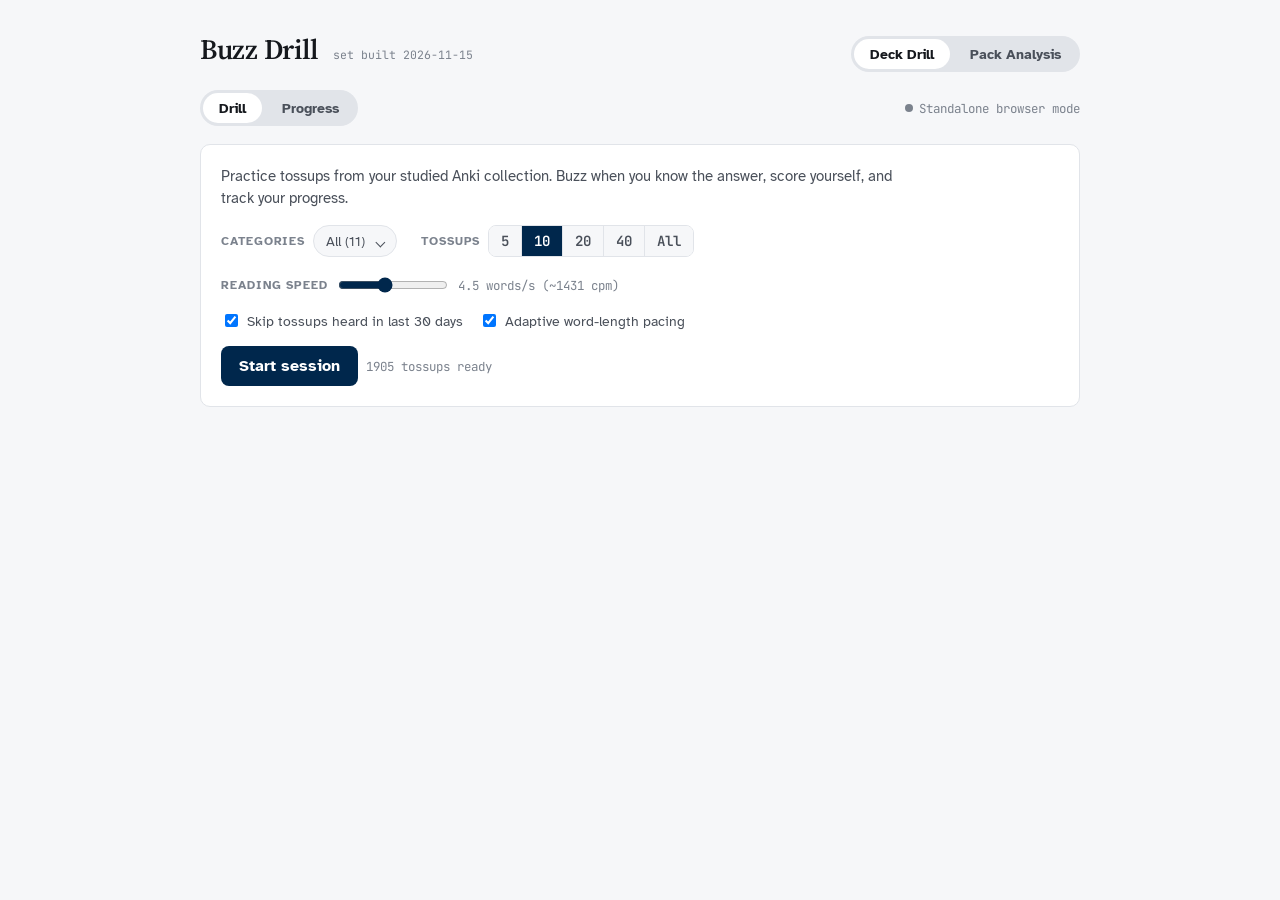
==== commit 6c287a12: "Buzz Drill: download any QBReader set from Pack Analysis Type a set name (all 700+ QBReader sets are" ====
--- a/drill/buzz-drill.html
+++ b/drill/buzz-drill.html
@@ -313,6 +313,12 @@
       </div>
       <span id="pack-summary" class="meta"></span>
     </div>
+    <div class="row" style="gap:10px">
+      <label class="label" for="qbr-set">QBReader</label>
+      <input id="qbr-set" class="input" style="width:230px" list="qbr-sets" placeholder="Type a set, e.g. 2025 ACF Fall" autocomplete="off" spellcheck="false">
+      <datalist id="qbr-sets"></datalist>
+      <button id="qbr-get" type="button" class="btn ghost sm">Download and play</button>
+    </div>
     <p id="upload-msg" class="note" hidden></p>
   </div>
 
@@ -995,37 +1001,106 @@
         } catch (err) {}
       });
       if (!items.length && !bonuses.length) { uploadNote("Could not find any valid tossups or bonuses."); return; }
-
-      if (S.serverOk) {
-        uploadNote("Saving \"" + setName + "\" (" + items.length + " tossups, " + bonuses.length + " bonuses) to local server...");
-        var resp = await post("/api/sets", { name: setName, items: items, bonuses: bonuses });
-        await refreshCatalog(resp.id);
-        uploadNote("Loaded \"" + resp.name + "\" (" + resp.count + " tossups, " + (resp.bonusCount || 0) + " bonuses).");
-        S.packSetId = resp.id;
-        savePrefs();
-        if (S.mode !== "pack") await setMode("pack");
-        else await loadActiveSet(resp.id, resp.items, resp.bonuses);
-      } else {
-        var sid = "local_" + setSlug;
-        var hasPackets = items.concat(bonuses).some(function (it) { return !!it.p; });
-        var obj = { id: sid, name: setName, count: items.length, bonusCount: bonuses.length, hasPackets: hasPackets, custom: true, localOnly: true, items: items, bonuses: bonuses };
-        S.localSets[sid] = obj;
-        var ok = store("bd-custom-sets", S.localSets);
-        if (!ok) {
-          delete S.localSets[sid]; store("bd-custom-sets", S.localSets); S.localSets[sid] = obj;
-          uploadNote("Loaded \"" + setName + "\" (" + items.length + " tossups, " + bonuses.length + " bonuses) for this tab (exceeds browser quota; run drill_server.py to persist large packs).");
-        } else {
-          uploadNote("Loaded \"" + setName + "\" (" + items.length + " tossups, " + bonuses.length + " bonuses).");
-        }
-        S.packSetId = sid; savePrefs();
-        rebuildPackOptions(sid);
-        if (S.mode !== "pack") await setMode("pack");
-        else await loadActiveSet(sid, items, bonuses);
-      }
+      await savePack(setName, setSlug, items, bonuses);
     } catch (e) {
       uploadNote("Upload failed: " + (e && e.message ? e.message : String(e)));
     } finally {
       $("upload-input").value = "";
+    }
+  }
+
+  // Store a parsed pack (on the local server, or in this browser without one) and open it.
+  async function savePack(setName, setSlug, items, bonuses) {
+    if (S.serverOk) {
+      uploadNote("Saving \"" + setName + "\" (" + items.length + " tossups, " + bonuses.length + " bonuses) to local server...");
+      var resp = await post("/api/sets", { name: setName, items: items, bonuses: bonuses });
+      await refreshCatalog(resp.id);
+      uploadNote("Loaded \"" + resp.name + "\" (" + resp.count + " tossups, " + (resp.bonusCount || 0) + " bonuses).");
+      S.packSetId = resp.id;
+      savePrefs();
+      if (S.mode !== "pack") await setMode("pack");
+      else await loadActiveSet(resp.id, resp.items, resp.bonuses);
+    } else {
+      var sid = "local_" + setSlug;
+      var hasPackets = items.concat(bonuses).some(function (it) { return !!it.p; });
+      var obj = { id: sid, name: setName, count: items.length, bonusCount: bonuses.length, hasPackets: hasPackets, custom: true, localOnly: true, items: items, bonuses: bonuses };
+      S.localSets[sid] = obj;
+      var ok = store("bd-custom-sets", S.localSets);
+      if (!ok) {
+        delete S.localSets[sid]; store("bd-custom-sets", S.localSets); S.localSets[sid] = obj;
+        uploadNote("Loaded \"" + setName + "\" (" + items.length + " tossups, " + bonuses.length + " bonuses) for this tab (exceeds browser quota; run drill_server.py to persist large packs).");
+      } else {
+        uploadNote("Loaded \"" + setName + "\" (" + items.length + " tossups, " + bonuses.length + " bonuses).");
+      }
+      S.packSetId = sid; savePrefs();
+      rebuildPackOptions(sid);
+      if (S.mode !== "pack") await setMode("pack");
+      else await loadActiveSet(sid, items, bonuses);
+    }
+  }
+
+  // ---------- QBReader sets: QBReader's API allows cross-origin reads, so this works with or without the server ----------
+  var QBR_API = "https://www.qbreader.org/api/";
+  var qbrSetNames = null;
+
+  async function loadQbreaderSets() {
+    if (qbrSetNames) return qbrSetNames;
+    var r = await fetch(QBR_API + "set-list");
+    if (!r.ok) throw new Error("QBReader answered " + r.status);
+    qbrSetNames = (await r.json()).setList || [];
+    var list = $("qbr-sets"); list.textContent = "";
+    qbrSetNames.forEach(function (name) {
+      var o = document.createElement("option"); o.value = name; list.appendChild(o);
+    });
+    return qbrSetNames;
+  }
+
+  // QBReader's packet names are often file slugs ("A_Toronto-A_City-..."); keep short readable ones, else "Packet N".
+  function packetName(p) {
+    var name = (p && p.name) || "";
+    return name && name.length <= 24 && name.indexOf("_") < 0 && !/^\d+$/.test(name) ? name : "Packet " + ((p && p.number) || "?");
+  }
+
+  async function getQbreaderSet(name) {
+    name = (name || "").trim();
+    if (!name) { uploadNote("Type or pick a set name first."); return; }
+    $("qbr-get").disabled = true;
+    try {
+      var names = await loadQbreaderSets();
+      if (names.indexOf(name) < 0) { uploadNote("QBReader has no set called \"" + name + "\". Pick one from the list."); return; }
+      uploadNote("Downloading \"" + name + "\" from QBReader...");
+      var got = { tossups: [], bonuses: [] };
+      for (var page = 1; page < 20; page++) {
+        var r = await fetch(QBR_API + "query?" + new URLSearchParams({
+          queryString: "", questionType: "all", setName: name, maxReturnLength: 5000,
+          tossupPagination: page, bonusPagination: page
+        }));
+        if (!r.ok) throw new Error("QBReader answered " + r.status);
+        var j = await r.json(), more = false;
+        ["tossups", "bonuses"].forEach(function (kind) {
+          var block = j[kind] || {}, rows = block.questionArray || [];
+          if (got[kind].length < (block.count || 0)) {
+            got[kind] = got[kind].concat(rows);
+            more = more || (rows.length > 0 && got[kind].length < block.count);
+          }
+        });
+        if (!more) break;
+      }
+      ["tossups", "bonuses"].forEach(function (kind) {
+        got[kind] = got[kind].filter(function (q) { return q.set && q.set.name === name; });
+        got[kind].forEach(function (q) { q.packet = Object.assign({}, q.packet, { name: packetName(q.packet) }); });
+        got[kind].sort(function (a, b) {
+          return ((a.packet.number || 0) - (b.packet.number || 0)) || ((a.number || 0) - (b.number || 0));
+        });
+      });
+      var ex = extractPack(got, name, false, slugify(name));
+      if (!ex.tossups.length && !ex.bonuses.length) { uploadNote("\"" + name + "\" has no questions on QBReader."); return; }
+      await savePack(name, slugify(name), ex.tossups, ex.bonuses);
+      $("qbr-set").value = "";
+    } catch (e) {
+      uploadNote("Could not download from QBReader (" + (e && e.message ? e.message : String(e)) + "). Check your internet connection and try again.");
+    } finally {
+      $("qbr-get").disabled = false;
     }
   }
 
@@ -1264,6 +1339,11 @@
     show("setup");
   };
   $("upload-input").onchange = function () { handleUpload(this.files); };
+  $("qbr-set").onfocus = function () {
+    loadQbreaderSets().catch(function () { uploadNote("Could not reach QBReader to list its sets. Check your internet connection."); });
+  };
+  $("qbr-set").onkeydown = function (e) { if (e.key === "Enter") getQbreaderSet(this.value); };
+  $("qbr-get").onclick = function () { getQbreaderSet($("qbr-set").value); };
   $("rm-local").onclick = function () {
     if (!S.localSets[S.packSetId]) return;
     delete S.localSets[S.packSetId];
@@ -2783,80 +2863,108 @@
       var table = document.createElement("table");
       table.className = "bp-table";
       var header = table.createTHead().insertRow();
-      ["Answer", "Pack / TU", "Buzzpoint", "Value"].forEach(function (label, i) {
+      var list = table.createTBody();
+      var sortKey = (button.dataset.key || button.id) + "|attempts";
+      var heads = [
+        { col: "ans", label: "Answer" }, { col: "pkt", label: "Pack / TU" },
+        { col: "buzz", label: "Buzzpoint", num: true }, { col: "pts", label: "Value", num: true }
+      ].map(function (hc) {
         var th = document.createElement("th");
         th.scope = "col";
-        if (i >= 2) th.className = "num";
-        th.textContent = label;
+        if (hc.num) th.className = "num";
+        th.textContent = hc.label;
+        var ind = document.createElement("span"); ind.className = "sortind"; th.appendChild(ind);
+        th.onclick = function () {
+          var st = S.tblSort[sortKey];
+          if (st && st.col === hc.col) st.dir *= -1;
+          else S.tblSort[sortKey] = { col: hc.col, dir: hc.col === "pts" ? -1 : 1 };
+          draw();
+        };
         header.appendChild(th);
+        return { col: hc.col, ind: ind };
       });
-      var list = table.createTBody();
-      attempts.forEach(function (attempt) {
-        var row = list.insertRow();
-        var outcome = attempt.result === "correct" ? (attempt.power ? "pw" : "ok")
-          : attempt.pts < 0 ? "neg" : "zero";   // as on Buzzpoints: wrong at the end scores 0, so it is not a neg
-        row.className = "bp-row " + outcome;
-        var depth = fracOf(attempt);
-        var full = S.itemsById[attempt.id];
-        var answer = attempt.main || attempt.k || attempt.a || "Unknown answer";
-        var answerCell = row.insertCell();
-        var toggle = document.createElement("button");
-        toggle.type = "button";
-        toggle.className = "bp-ans-btn";
-        toggle.textContent = answer;
-        toggle.setAttribute("aria-expanded", "false");
-        answerCell.appendChild(toggle);
-        row.insertCell().textContent = packetLabel(attempt);
-        var clueButton = document.createElement("button");
-        clueButton.type = "button";
-        clueButton.className = "bp-ans-btn";
-        clueButton.textContent = Number.isFinite(attempt.buzz) ? String(attempt.buzz) : "–";
-        clueButton.title = buzzLabel(attempt) + (Number.isFinite(attempt.buzz) && attempt.words ? " · word " + attempt.buzz + " of " + attempt.words : "");
-        clueButton.setAttribute("aria-expanded", "false");
-        var buzzCell = row.insertCell();
-        buzzCell.className = "num";
-        buzzCell.appendChild(clueButton);
-        if (Number.isFinite(attempt.buzz) && depth !== null) {
-          var pctSub = document.createElement("span"); pctSub.className = "bp-sub";
-          pctSub.textContent = Math.round(100 * depth) + "%";
-          buzzCell.appendChild(pctSub);
-        }
-        var ptsCell = row.insertCell();
-        ptsCell.className = "num bp-val";
-        ptsCell.textContent = (attempt.pts || 0) < 0 ? "−" + Math.abs(attempt.pts) : String(attempt.pts || 0);
-        var question = list.insertRow();
-        question.className = "bp-detail attempt-question";
-        question.id = detail.id + "-question-" + row.sectionRowIndex;
-        question.hidden = true;
-        toggle.setAttribute("aria-controls", question.id);
-        var questionCell = question.insertCell();
-        questionCell.colSpan = 4;
-        clueButton.setAttribute("aria-controls", question.id);
-        var qKey = (button.dataset.key || "") + "|" + attempt.id + "|" + (attempt.ts || "");
-        clueButton.onclick = toggle.onclick = function () {
-          question.hidden = !question.hidden;
-          S.openRows[qKey] = !question.hidden;
-          toggle.setAttribute("aria-expanded", String(!question.hidden));
-          clueButton.setAttribute("aria-expanded", String(!question.hidden));
-          if (question.hidden || questionCell.firstChild) return;
-          var text = document.createElement("div");
-          text.className = "bp-q";
-          if (full && full.q) {
-            var qv = questionView(full.q, attempt.buzz, attempt.words);
-            renderWordsInto(text, qv.words, qv.words.length, qv.at, true, qv.star);
-          } else {
-            text.textContent = "Question text is unavailable for this attempt.";
+      function answerOf(x) { return x.main || x.k || x.a || "Unknown answer"; }
+      function draw() {
+        var st = S.tblSort[sortKey];
+        heads.forEach(function (h) { h.ind.textContent = st && st.col === h.col ? (st.dir === 1 ? " ▲" : " ▼") : ""; });
+        var sorted = attempts.slice();
+        if (st) sorted.sort(function (a, b) {
+          var cmp;
+          if (st.col === "ans") cmp = naturalCmp(answerOf(a), answerOf(b));
+          else if (st.col === "pkt") cmp = naturalCmp(packetLabel(a), packetLabel(b));
+          else if (st.col === "buzz") cmp = (Number.isFinite(a.buzz) ? a.buzz : 99999) - (Number.isFinite(b.buzz) ? b.buzz : 99999);
+          else cmp = (a.pts || 0) - (b.pts || 0);
+          return cmp * st.dir;
+        });
+        list.textContent = "";
+        sorted.forEach(function (attempt) {
+          var row = list.insertRow();
+          var outcome = attempt.result === "correct" ? (attempt.power ? "pw" : "ok")
+            : attempt.pts < 0 ? "neg" : "zero";   // as on Buzzpoints: wrong at the end scores 0, so it is not a neg
+          row.className = "bp-row " + outcome;
+          var depth = fracOf(attempt);
+          var full = S.itemsById[attempt.id];
+          var answer = attempt.main || attempt.k || attempt.a || "Unknown answer";
+          var answerCell = row.insertCell();
+          var toggle = document.createElement("button");
+          toggle.type = "button";
+          toggle.className = "bp-ans-btn";
+          toggle.textContent = answer;
+          toggle.setAttribute("aria-expanded", "false");
+          answerCell.appendChild(toggle);
+          row.insertCell().textContent = packetLabel(attempt);
+          var clueButton = document.createElement("button");
+          clueButton.type = "button";
+          clueButton.className = "bp-ans-btn";
+          clueButton.textContent = Number.isFinite(attempt.buzz) ? String(attempt.buzz) : "–";
+          clueButton.title = buzzLabel(attempt) + (Number.isFinite(attempt.buzz) && attempt.words ? " · word " + attempt.buzz + " of " + attempt.words : "");
+          clueButton.setAttribute("aria-expanded", "false");
+          var buzzCell = row.insertCell();
+          buzzCell.className = "num";
+          buzzCell.appendChild(clueButton);
+          if (Number.isFinite(attempt.buzz) && depth !== null) {
+            var pctSub = document.createElement("span"); pctSub.className = "bp-sub";
+            pctSub.textContent = Math.round(100 * depth) + "%";
+            buzzCell.appendChild(pctSub);
           }
-          questionCell.appendChild(text);
-          if (full && full.a) {
-            var answerLine = document.createElement("div");
-            answerLine.className = "bp-a";
-            setAnswerFormatted(answerLine, full.ah || "", full.a);
-            questionCell.appendChild(answerLine);
-          }
-        };
-        if (S.openRows[qKey]) toggle.onclick();
-      });
+          var ptsCell = row.insertCell();
+          ptsCell.className = "num bp-val";
+          ptsCell.textContent = (attempt.pts || 0) < 0 ? "−" + Math.abs(attempt.pts) : String(attempt.pts || 0);
+          var question = list.insertRow();
+          question.className = "bp-detail attempt-question";
+          question.id = detail.id + "-question-" + row.sectionRowIndex;
+          question.hidden = true;
+          toggle.setAttribute("aria-controls", question.id);
+          var questionCell = question.insertCell();
+          questionCell.colSpan = 4;
+          clueButton.setAttribute("aria-controls", question.id);
+          var qKey = (button.dataset.key || "") + "|" + attempt.id + "|" + (attempt.ts || "");
+          clueButton.onclick = toggle.onclick = function () {
+            question.hidden = !question.hidden;
+            S.openRows[qKey] = !question.hidden;
+            toggle.setAttribute("aria-expanded", String(!question.hidden));
+            clueButton.setAttribute("aria-expanded", String(!question.hidden));
+            if (question.hidden || questionCell.firstChild) return;
+            var text = document.createElement("div");
+            text.className = "bp-q";
+            if (full && full.q) {
+              var qv = questionView(full.q, attempt.buzz, attempt.words);
+              renderWordsInto(text, qv.words, qv.words.length, qv.at, true, qv.star);
+            } else {
+              text.textContent = "Question text is unavailable for this attempt.";
+            }
+            questionCell.appendChild(text);
+            if (full && full.a) {
+              var answerLine = document.createElement("div");
+              answerLine.className = "bp-a";
+              setAnswerFormatted(answerLine, full.ah || "", full.a);
+              questionCell.appendChild(answerLine);
+            }
+          };
+          if (S.openRows[qKey]) toggle.onclick();
+        });
+      }
+      draw();
       wrap.appendChild(table);
       panel.appendChild(wrap);
       cell.appendChild(panel);
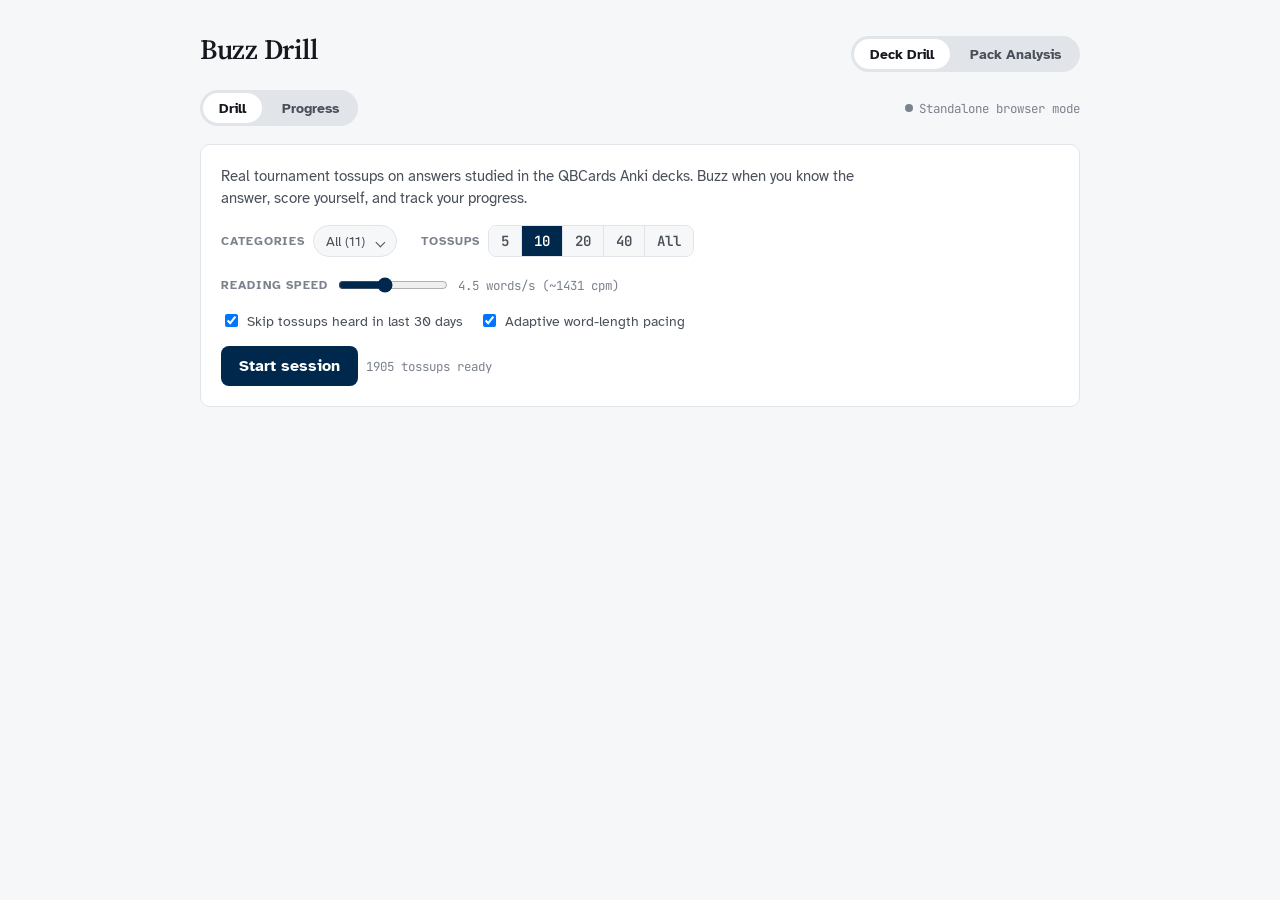
==== commit 04f10072: "Word packets, standard categories, Anki for any decks, self-updating Windows app Buzz Drill: - Pack " ====
--- a/drill/buzz-drill.html
+++ b/drill/buzz-drill.html
@@ -73,7 +73,6 @@
 .wrap { max-width: 880px; margin: 0 auto; display: flex; flex-direction: column; gap: 18px; }
 header.top { display: flex; align-items: baseline; justify-content: space-between; gap: 12px; flex-wrap: wrap; }
 h1 { font-family: var(--serif); font-weight: 600; font-size: 1.75rem; margin: 0; letter-spacing: -0.01em; }
-h1 small { font-family: var(--mono); font-size: 0.72rem; color: var(--ink-3); font-weight: 400; margin-left: 8px; letter-spacing: 0; }
 h2 { font-size: 1rem; margin: 0; text-wrap: balance; }
 .tabs { display: flex; gap: 4px; background: var(--rule); padding: 3px; border-radius: 999px; }
 .tabs button { border: 0; background: transparent; color: var(--ink-2); font: 600 0.9rem var(--sans); padding: 6px 16px; border-radius: 999px; cursor: pointer; }
@@ -282,7 +281,7 @@
 
 <div class="wrap">
   <header class="top">
-    <h1>Buzz Drill <small id="built"></small></h1>
+    <h1>Buzz Drill</h1>
     <div class="tabs" role="tablist" aria-label="App mode">
       <button id="mode-deck" role="tab" aria-selected="true">Deck Drill</button>
       <button id="mode-pack" role="tab" aria-selected="false">Pack Analysis</button>
@@ -307,8 +306,8 @@
       <div class="row" style="gap:10px">
         <label class="label" for="pack-src">Set</label>
         <select id="pack-src" class="select"></select>
-        <label class="btn ghost sm upload-box" for="upload-input">Upload pack <small>.json or .zip</small></label>
-        <input id="upload-input" type="file" accept=".json,.zip,application/json,application/zip" multiple hidden>
+        <label class="btn ghost sm upload-box" for="upload-input">Upload pack <small>.docx, .json or .zip</small></label>
+        <input id="upload-input" type="file" accept=".docx,.json,.zip,application/vnd.openxmlformats-officedocument.wordprocessingml.document,application/json,application/zip" multiple hidden>
         <button id="rm-local" type="button" class="btn ghost sm" hidden>Remove selected pack</button>
       </div>
       <span id="pack-summary" class="meta"></span>
@@ -324,7 +323,7 @@
 
   <section id="view-drill" class="wrap" style="gap:18px;width:100%">
     <div id="setup" class="panel">
-      <p id="set-desc" class="note">Practice tossups from your studied Anki collection. Buzz when you know the answer, score yourself, and track your progress.</p>
+      <p id="set-desc" class="note">Real tournament tossups on answers studied in the QBCards Anki decks. Buzz when you know the answer, score yourself, and track your progress.</p>
       <div class="row" style="gap:18px 24px">
         <div id="qkind-wrap" class="row" hidden><span class="label">Format</span>
           <div class="seg" id="qkind">
@@ -852,7 +851,14 @@
     return new Uint8Array(buf);
   }
 
-  async function unzipJsonFiles(buf) {
+  // A pack upload's question files: .json (QBReader format) and .docx (the Word packets on the packet archives).
+  function isPacketFile(name) {
+    var low = name.toLowerCase(), base = low.split("/").pop();
+    return (low.endsWith(".json") || low.endsWith(".docx")) && low.indexOf("__macosx") < 0 &&
+      base.charAt(0) !== "." && base.indexOf("~$") !== 0;
+  }
+
+  async function unzipEntries(buf, keep) {
     var u8 = new Uint8Array(buf), dv = new DataView(buf), eocd = findEocd(u8);
     if (eocd < 0) throw new Error("Not a valid .zip archive.");
     var total = dv.getUint16(eocd + 10, true), cdOff = dv.getUint32(eocd + 16, true), entries = [], pos = cdOff;
@@ -867,20 +873,174 @@
       var name = decodeUtf8(u8.subarray(pos + 46, pos + 46 + nameLen));
       pos += 46 + nameLen + extraLen + cmtLen;
       var base = name.split("/").pop();
-      if (!name.toLowerCase().endsWith(".json") || name.indexOf("__MACOSX") >= 0 || base.startsWith(".")) continue;
+      if (!keep(name)) continue;
       if (dv.getUint32(lfhOff, true) !== 0x04034b50) continue;
       var lNameLen = dv.getUint16(lfhOff + 26, true), lExtraLen = dv.getUint16(lfhOff + 28, true);
       var raw = u8.subarray(lfhOff + 30 + lNameLen + lExtraLen, lfhOff + 30 + lNameLen + lExtraLen + compSize);
       var plain = method === 0 ? raw : method === 8 ? await inflateRaw(raw) : null;
       if (!plain) throw new Error("Unsupported ZIP compression method (" + method + ") in " + name);
-      entries.push({ name: base, text: decodeUtf8(plain) });
+      entries.push({ name: base, bytes: plain });
     }
     entries.sort(function (a, b) { return naturalCmp(a.name, b.name); });
     return entries;
   }
 
   function cleanLabel(name) {
-    return (name || "Uploaded Pack").replace(/\.(zip|json)$/i, "").replace(/[_]+/g, " ").trim() || "Uploaded Pack";
+    return (name || "Uploaded Pack").replace(/\.(zip|json|docx)$/i, "").replace(/[_]+/g, " ").trim() || "Uploaded Pack";
+  }
+
+  // ---------- .docx packets ----------
+  // Packets follow the usual layout: "1." starts a question (or Word's own list numbering, or the first line after a
+  // "Tossups"/"Bonus" heading), "ANSWER:" lines carry the answer with the required part bold and underlined, bonus parts
+  // start "[10]" ("[10e]", "[10h]"...), and an optional tag like <JD, History - American History> gives the category.
+  var WNS = "http://schemas.openxmlformats.org/wordprocessingml/2006/main";
+  var DOCX_HEAD = /^(?:.*\W)?(?:tossups?|bonus(?:es)?|tiebreakers?|tb|extras?|replacements?|overtime)\W*$/i;
+  var DOCX_NUM = /^\s*(?:(?:tossup|tu|bonus)\s*)?(?:\d{1,2}|tb|tiebreaker)\s*[.)](?:\s+|$)/i;
+  // "ANSWER:", plus the typos packets ship with ("ANWER:", "ANSWER" with no colon), but not "Answer the following..."
+  var DOCX_ANSWER = /^\s*(?:[Aa][Nn][Ss]?[Ww][Ss]?[Ee][Rr]\s*[:.]|ANS?WS?ER\b)\s*/;
+  var DOCX_ANSWER_HTML = /an?s?ws?er(?:\s*(?:<[^>]*>\s*)*[:.])?\s*/i;
+  var DOCX_PART = /^\s*\[\s*(\d{1,2})\s*([emh])?\s*\]\s*/i;
+  var DOCX_TAG = /<([^<>]{1,100})>[^<>]{0,20}$/;      // PACE adds an id after the tag: <Bentley, Literature> ~15868~
+  var DOCX_SPLIT = /\s+(?=(?:<[^>]*>)*(?:ANSWER\s*:|\[\s*\d{1,2}\s*[emhEMH]?\s*\]))/;
+  // The standard quizbowl categories (QBReader's), longest first so "Social Science" wins over "Science".
+  var QB_CATEGORIES = ["Other Academic", "Social Science", "Current Events", "Pop Culture", "Fine Arts", "Literature",
+    "Mythology", "Philosophy", "Geography", "Religion", "History", "Science", "Trash"];
+  var QB_SUBJECTS = {
+    biology: "Science", chemistry: "Science", physics: "Science", math: "Science", mathematics: "Science",
+    astronomy: "Science", "earth science": "Science", "computer science": "Science",
+    painting: "Fine Arts", sculpture: "Fine Arts", music: "Fine Arts", opera: "Fine Arts", architecture: "Fine Arts",
+    film: "Fine Arts", dance: "Fine Arts", jazz: "Fine Arts", photography: "Fine Arts", visual: "Fine Arts",
+    auditory: "Fine Arts", art: "Fine Arts", arts: "Fine Arts", classical: "Fine Arts", myth: "Mythology",
+    poetry: "Literature", drama: "Literature", islam: "Religion", buddhism: "Religion", christianity: "Religion",
+    judaism: "Religion", hinduism: "Religion", bible: "Religion", economics: "Social Science",
+    psychology: "Social Science", linguistics: "Social Science", sociology: "Social Science",
+    anthropology: "Social Science", popular: "Pop Culture", other: "Other Academic"
+  };
+
+  function escHtml(s) { return s.replace(/&/g, "&amp;").replace(/</g, "&lt;").replace(/>/g, "&gt;"); }
+  function htmlText(h) {
+    return h.replace(/<[^>]*>/g, "").replace(/&lt;/g, "<").replace(/&gt;/g, ">").replace(/&amp;/g, "&").replace(/\s+/g, " ").trim();
+  }
+
+  // One line per paragraph or line break, as {text, html, numbered}; html keeps bold and underline.
+  function docxLines(xml) {
+    var doc = new DOMParser().parseFromString(xml, "application/xml"), lines = [];
+    Array.prototype.forEach.call(doc.getElementsByTagNameNS(WNS, "p"), function (p) {
+      var html = "", numbered = p.getElementsByTagNameNS(WNS, "numPr").length > 0;
+      function flush() {
+        html.trim().split(DOCX_SPLIT).forEach(function (h, i) {
+          var text = htmlText(h);
+          if (text) lines.push({ text: text, html: h.trim(), numbered: numbered && i === 0 });
+        });
+        html = ""; numbered = false;
+      }
+      Array.prototype.forEach.call(p.getElementsByTagNameNS(WNS, "r"), function (r) {
+        var pr = r.getElementsByTagNameNS(WNS, "rPr")[0];
+        function has(tag, offValues) {
+          var el = pr && pr.getElementsByTagNameNS(WNS, tag)[0];
+          return !!el && offValues.indexOf(el.getAttributeNS(WNS, "val")) < 0;
+        }
+        var bold = has("b", ["0", "false"]), under = has("u", ["none"]);
+        Array.prototype.forEach.call(r.childNodes, function (ch) {
+          if (ch.namespaceURI !== WNS) return;
+          if (ch.localName === "t") {
+            var h = escHtml(ch.textContent);
+            if (under) h = "<u>" + h + "</u>";
+            if (bold) h = "<b>" + h + "</b>";
+            html += h;
+          } else if (ch.localName === "tab") html += " ";
+          else if (ch.localName === "br" || ch.localName === "cr") flush();
+        });
+      });
+      flush();
+    });
+    return lines;
+  }
+
+  // <JD, History - American History> -> History / American History; editor initials and names are skipped.
+  function tagCategory(tag) {
+    var cands = (tag || "").split(/[,;()]/).map(function (s) { return s.trim(); }).filter(Boolean).reverse();
+    for (var i = 0; i < cands.length; i++) {
+      var cand = cands[i], bits = cand.split(/\s+[-–—:]\s+/), head = bits[0], rest = bits.slice(1).join(" - ");
+      for (var j = 0; j < QB_CATEGORIES.length; j++) {
+        var c = QB_CATEGORIES[j];
+        var sub = head.toLowerCase() === c.toLowerCase() ? rest : new RegExp("\\b" + c + "\\b", "i").test(cand) ? rest || cand : null;
+        if (sub !== null) return { g: c, sub: sub.toLowerCase() === c.toLowerCase() ? "" : sub };
+      }
+      // "Classical Music", "Painting/Sculpture", "RMP - Islam": any subject word; "Other" only when nothing else names one
+      var subjects = cand.toLowerCase().split(/[^a-z]+/).map(function (w) { return QB_SUBJECTS[w]; }).filter(Boolean);
+      var subject = subjects.filter(function (s) { return s !== "Other Academic"; })[0] || subjects[0];
+      if (subject) return { g: subject, sub: cand };
+    }
+    return { g: "", sub: "" };
+  }
+
+  function docxQuestion(block) {
+    var lead = [], parts = [], answers = [], answer = null, tag = "";
+    block.forEach(function (l, i) {
+      var text = l.text, html = l.html, m = DOCX_TAG.exec(text);
+      if (m) {
+        tag = tag || m[1];
+        text = text.slice(0, m.index).trim();
+        html = html.replace(/\s*(?:<[^>]*>)*&lt;(?:(?!&lt;)[\s\S])*$/, "");
+      }
+      if (!text) return;
+      if (DOCX_ANSWER.test(text)) {
+        html = html.replace(DOCX_ANSWER_HTML, "");
+        if (parts.length) { if (answers[parts.length - 1] === undefined) answers[parts.length - 1] = html; }
+        else if (answer === null) answer = html;
+        return;
+      }
+      var pm = DOCX_PART.exec(text);
+      if (pm) { parts.push({ value: +pm[1], mod: (pm[2] || "").toLowerCase(), text: text.slice(pm[0].length) }); return; }
+      if (i === 0) text = text.replace(DOCX_NUM, "");
+      if (parts.length && answers[parts.length - 1] === undefined) parts[parts.length - 1].text += " " + text;
+      else if (!parts.length && answer === null) { if (text) lead.push(text); }
+    });
+    var cat = tagCategory(tag), base = { category: cat.g || "General", subcategory: cat.sub };
+    if (parts.length) {
+      if (answers.filter(Boolean).length < parts.length) return null;
+      return Object.assign(base, {
+        type: "bonus", leadin: lead.join(" "), leadin_sanitized: lead.join(" "),
+        parts: parts.map(function (p) { return p.text; }), parts_sanitized: parts.map(function (p) { return p.text; }),
+        answers: answers, answers_sanitized: answers.map(htmlText),
+        values: parts.map(function (p) { return p.value; }), difficultyModifiers: parts.map(function (p) { return p.mod; })
+      });
+    }
+    if (!lead.length || !answer || !htmlText(answer)) return null;
+    var q = lead.join(" ");
+    return Object.assign(base, { type: "tossup", question: q, question_sanitized: q, answer: answer, answer_sanitized: htmlText(answer) });
+  }
+
+  // A .docx packet as QBReader-style {tossups, bonuses}, ready for extractPack.
+  async function docxPacket(bytes, packet) {
+    var parts = await unzipEntries(bytes.buffer.slice(bytes.byteOffset, bytes.byteOffset + bytes.byteLength),
+      function (name) { return name === "word/document.xml"; });
+    if (!parts.length) throw new Error("not a Word document");
+    var blocks = [], cur = null, afterHeading = false;
+    docxLines(decodeUtf8(parts[0].bytes)).forEach(function (l) {
+      if (l.text.length <= 60 && l.text.indexOf("<") < 0 && DOCX_HEAD.test(l.text) && !DOCX_ANSWER.test(l.text)) { cur = null; afterHeading = true; return; }
+      var starts = DOCX_NUM.test(l.text) || l.numbered ||
+        (afterHeading && !cur && !DOCX_ANSWER.test(l.text) && !DOCX_PART.test(l.text));
+      if (starts) { cur = []; blocks.push(cur); afterHeading = false; }
+      if (cur) cur.push(l);
+    });
+    var out = { tossups: [], bonuses: [] };
+    blocks.forEach(function (b) {
+      var q = docxQuestion(b);
+      if (!q) return;
+      var list = q.type === "tossup" ? out.tossups : out.bonuses;
+      q.number = list.length + 1;
+      if (packet) q.packet = packet;
+      list.push(q);
+    });
+    return out;
+  }
+
+  // "MRNA Packet 03.docx" -> "Packet 3"; other names as written.
+  function docxPacketLabel(name) {
+    var label = cleanLabel(name), m = /\b(?:packet|round)\s*0*(\d+)/i.exec(label);
+    return m ? "Packet " + m[1] : label;
   }
 
   function mergeBonusLogs(a, b) {
@@ -978,35 +1138,56 @@
     files.sort(function (a, b) { return naturalCmp(a.name, b.name); });
     uploadNote("Reading " + (files.length === 1 ? files[0].name : files.length + " files") + "...");
     try {
-      var jsonEntries = [];
+      var entries = [];
       for (var i = 0; i < files.length; i++) {
-        var f = files[i], low = f.name.toLowerCase();
-        if (low.endsWith(".zip")) {
-          var zEntries = await unzipJsonFiles(await f.arrayBuffer());
-          zEntries.forEach(function (ze) { jsonEntries.push(ze); });
-        } else if (low.endsWith(".json")) {
-          jsonEntries.push({ name: f.name, text: await f.text() });
+        var f = files[i];
+        if (f.name.toLowerCase().endsWith(".zip")) {
+          (await unzipEntries(await f.arrayBuffer(), isPacketFile)).forEach(function (ze) { entries.push(ze); });
+        } else if (isPacketFile(f.name)) {
+          entries.push({ name: f.name, bytes: new Uint8Array(await f.arrayBuffer()) });
         }
       }
-      if (!jsonEntries.length) { uploadNote("No .json files found inside that selection."); return; }
-      var setName = files.length === 1 ? cleanLabel(files[0].name) : cleanLabel(files[0].name) + " (+" + (files.length - 1) + ")";
+      if (!entries.length) {
+        uploadNote("No .json or .docx packets found. PDF and old .doc packets can't be read; most tournament sets are also on QBReader, so try its name in the QBReader box.");
+        return;
+      }
+      var setName = files.length === 1 ? cleanLabel(files[0].name) : sharedName(files);
       var setSlug = slugify(setName);
-      var isMultiPacket = jsonEntries.length > 1 || files[0].name.toLowerCase().endsWith(".zip");
-      var items = [], bonuses = [];
-      jsonEntries.forEach(function (ent) {
+      var isMultiPacket = entries.length > 1 || files[0].name.toLowerCase().endsWith(".zip");
+      var items = [], bonuses = [], unread = [], docxNo = 0;
+      for (var k = 0; k < entries.length; k++) {
+        var ent = entries[k];
         try {
-          var ex = extractPack(JSON.parse(ent.text), ent.name, isMultiPacket, setSlug);
+          var data;
+          if (/\.docx$/i.test(ent.name)) {
+            docxNo++;
+            data = await docxPacket(ent.bytes, isMultiPacket ? { number: docxNo, name: docxPacketLabel(ent.name) } : null);
+            data.tossups.concat(data.bonuses).forEach(function (q) { q.set = { name: setName }; });
+          } else {
+            data = JSON.parse(decodeUtf8(ent.bytes));
+          }
+          var ex = extractPack(data, ent.name, isMultiPacket, setSlug);
+          if (!ex.tossups.length && !ex.bonuses.length) unread.push(ent.name);
           items = items.concat(ex.tossups);
           bonuses = bonuses.concat(ex.bonuses);
-        } catch (err) {}
-      });
+        } catch (err) { unread.push(ent.name); }
+      }
       if (!items.length && !bonuses.length) { uploadNote("Could not find any valid tossups or bonuses."); return; }
       await savePack(setName, setSlug, items, bonuses);
+      if (unread.length) uploadNote($("upload-msg").textContent + " No questions found in " + unread.join(", ") + ".");
     } catch (e) {
       uploadNote("Upload failed: " + (e && e.message ? e.message : String(e)));
     } finally {
       $("upload-input").value = "";
     }
+  }
+
+  // A set's name from its packet files: "MRNA Packet 1.docx" ... "MRNA Packet 16.docx" -> "MRNA".
+  function sharedName(files) {
+    var names = files.map(function (f) { return cleanLabel(f.name); }), p = names[0];
+    names.forEach(function (n) { while (p && n.toLowerCase().indexOf(p.toLowerCase()) !== 0) p = p.slice(0, -1); });
+    p = p.replace(/[\s\-_.,:#]*(?:packet|round)?[\s\-_.,:#]*\d*$/i, "").trim();
+    return p.length >= 3 ? p : names[0] + " (+" + (files.length - 1) + ")";
   }
 
   // Store a parsed pack (on the local server, or in this browser without one) and open it.
@@ -1198,9 +1379,8 @@
     if (!setId) {
       S.setId = null; S.setMeta = null; S.kind = "tossups"; S.items = []; S.itemsById = {}; S.bonuses = []; S.bonusesById = {}; S.groups = []; S.packets = [];
       S.buzzes = []; S.bonusLogs = []; S.sessions = [];
-      $("built").textContent = "";
-      $("pack-summary").textContent = "Upload any .json or .zip pack to analyze";
-      $("poolinfo").textContent = "Upload a .json or .zip pack above to start.";
+      $("pack-summary").textContent = "Download a set from QBReader or upload packets (.docx, .json or .zip)";
+      $("poolinfo").textContent = "Pick a QBReader set or upload packets above to start.";
       $("start").disabled = true;
       if (S.tab === "buzzpoints") renderBuzzpoints();
       if (S.tab === "progress") renderProgress();
@@ -1215,14 +1395,12 @@
 
     var items = preloadedItems || (localEntry && localEntry.items) || (meta && meta._preloaded && meta._preloaded.items) || null;
     var bonuses = preloadedBonuses || (localEntry && localEntry.bonuses) || null;
-    var built = (meta && meta.built) || "";
     if (!items && meta && meta.url) {
       var res = await fetch(meta.url);
       if (!res.ok) throw new Error("Could not load " + meta.url);
       var json = await res.json();
       items = json.items || [];
       if (!bonuses && json.bonuses) bonuses = json.bonuses;
-      built = built || json.built || "";
     }
     if (S.mode === "pack" && !bonuses && S.serverOk && !setId.startsWith("local_") && meta && (meta.bonusCount || setId === "acfw26")) {
       try {
@@ -1245,11 +1423,8 @@
     S.hasPackets = S.mode === "pack" && items.concat(bonuses).some(function (t) { return !!t.p; });
     S.hasAnki = S.mode === "pack" && (items.some(function (t) { return t.anki !== undefined; }) || bonuses.some(function (b) { return !!(b.part_meta && b.part_meta.length); }));
 
-    $("built").textContent = S.mode === "deck"
-      ? (built ? "set built " + built : items.length + " studied tossups")
-      : "";
     $("set-desc").textContent = S.mode === "deck"
-      ? "Practice tossups from your studied Anki collection. Buzz when you know the answer, score yourself, and track your progress."
+      ? "Real tournament tossups on answers studied in the QBCards Anki decks. Buzz when you know the answer, score yourself, and track your progress."
       : "Play tossups or bonuses with Anki coverage tracking, then inspect every round on Buzzpoints or break down performance in Category Stats.";
     $("skip-lbl").textContent = S.mode === "deck" ? "Skip tossups heard in last 30 days" : (S.kind === "bonuses" ? "Skip bonuses I've already heard" : "Skip tossups I've already heard");
 
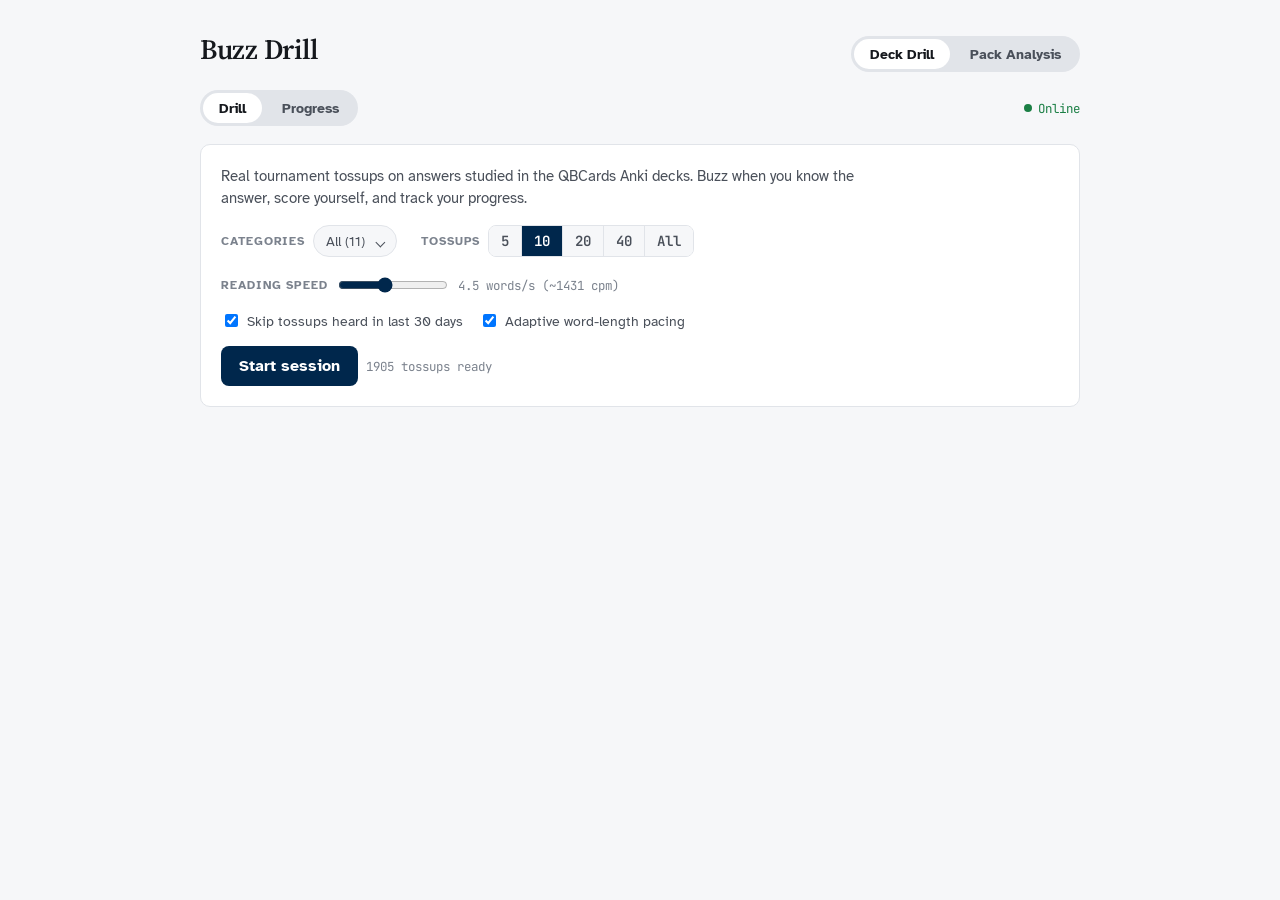
==== commit 7b1c5631: "Buzz Drill: Compare and the shared cloud, against-the-field buzzpoints, today's fixes Brings the dow" ====
--- a/drill/buzz-drill.html
+++ b/drill/buzz-drill.html
@@ -6,6 +6,12 @@
 <link rel="icon" href="favicon.svg" type="image/svg+xml">
 <link rel="icon" href="favicon.ico" sizes="any">
 <meta name="viewport" content="width=device-width, initial-scale=1">
+<link rel="manifest" href="manifest.webmanifest">
+<link rel="apple-touch-icon" href="icon-192.png">
+<meta name="theme-color" content="#00274c">
+<meta name="mobile-web-app-capable" content="yes">
+<meta name="apple-mobile-web-app-capable" content="yes">
+<meta name="apple-mobile-web-app-title" content="Buzz Drill">
 <link rel="preconnect" href="https://fonts.googleapis.com">
 <link rel="preconnect" href="https://fonts.gstatic.com" crossorigin>
 <link rel="stylesheet" href="https://fonts.googleapis.com/css2?family=Atkinson+Hyperlegible:wght@400;700&family=JetBrains+Mono:wght@400;600&family=Source+Serif+4:opsz,wght@8..60,400;8..60,600&display=swap">
@@ -29,13 +35,15 @@
   --bad-soft: #fbe7e5;
   --series-1: #00274c;
   --grid: #e7e9ed;
-  --bp-pw-bg: #c4e6ca;
-  --bp-pw-ink: #123c1e;
-  --bp-ok-bg: #e4f4e6;
-  --bp-ok-ink: #164323;
-  --bp-neg-bg: #fbe2df;
-  --bp-neg-ink: #7d1b15;
-  --bp-zero-bg: #f1f3f6;
+  /* buzz rows in the Buzzpoints app's hues (JemCasey/buzzpoints globals.css): power teal (#1b8872), ten green
+     (#1a8a20), neg red (#8d2929), no points grey; lightened here so a long list stays easy to read */
+  --bp-pw-bg: #bfe3dd;
+  --bp-pw-ink: #0b4a40;
+  --bp-ok-bg: #d7eed8;
+  --bp-ok-ink: #15561b;
+  --bp-neg-bg: #f6d9d9;
+  --bp-neg-ink: #7a2020;
+  --bp-zero-bg: #eef0f3;
   --bp-zero-ink: #4a505a;
   --serif: "Source Serif 4", Georgia, "Times New Roman", serif;
   --sans: "Atkinson Hyperlegible", "Segoe UI", system-ui, sans-serif;
@@ -47,8 +55,8 @@
     --accent: #9db9d5; --accent-ink: #0d1020; --lamp: #f2b52e; --lamp-soft: #3a2f12;
     --good: #5fd08e; --good-soft: #15301f; --bad: #ff8a80; --bad-soft: #3a1a18; --stat: #ffcb05;
     --series-1: #9db9d5; --grid: #262a31; color-scheme: dark;
-    --bp-pw-bg: #346548; --bp-pw-ink: #ffffff;
-    --bp-ok-bg: #294c36; --bp-ok-ink: #d9efdc;
+    --bp-pw-bg: #17675c; --bp-pw-ink: #ffffff;
+    --bp-ok-bg: #255a2b; --bp-ok-ink: #e3f4e4;
     --bp-neg-bg: #7a2121; --bp-neg-ink: #fff2f2;
     --bp-zero-bg: #23272f; --bp-zero-ink: #c6ccd5;
   }
@@ -58,8 +66,8 @@
   --accent: #9db9d5; --accent-ink: #0d1020; --lamp: #f2b52e; --lamp-soft: #3a2f12;
   --good: #5fd08e; --good-soft: #15301f; --bad: #ff8a80; --bad-soft: #3a1a18; --stat: #ffcb05;
   --series-1: #9db9d5; --grid: #262a31; color-scheme: dark;
-  --bp-pw-bg: #346548; --bp-pw-ink: #ffffff;
-  --bp-ok-bg: #294c36; --bp-ok-ink: #d9efdc;
+  --bp-pw-bg: #17675c; --bp-pw-ink: #ffffff;
+  --bp-ok-bg: #255a2b; --bp-ok-ink: #e3f4e4;
   --bp-neg-bg: #7a2121; --bp-neg-ink: #fff2f2;
   --bp-zero-bg: #23272f; --bp-zero-ink: #c6ccd5;
 }
@@ -71,6 +79,17 @@
   padding-block: 20px 56px;
 }
 .wrap { max-width: 880px; margin: 0 auto; display: flex; flex-direction: column; gap: 18px; }
+/* the set bar and "Stats for" (#topbar): stacked on Play; one compact line on Buzzpoints, Stats and Compare */
+#topbar { display: flex; flex-direction: column; gap: 18px; min-width: 0; }
+#topbar:not(:has(> .panel:not([hidden]))) { display: none; }
+body.compact-top #topbar { flex-direction: row; flex-wrap: wrap; align-items: stretch; gap: 10px; }
+body.compact-top #topbar > .panel { padding: 8px 14px !important; gap: 6px !important; flex: 1 1 auto; justify-content: center; }
+body.compact-top #pack-bar .src-tabs, body.compact-top #src-find-row, body.compact-top #pack-bar .upload-box,
+body.compact-top #upload-msg, body.compact-top #pack-summary { display: none !important; }
+body.compact-top #src-mine-row { display: flex !important; }
+/* while a set loads, its views wait (#set-loading says so) */
+body.set-loading #view-drill, body.set-loading #view-buzzpoints, body.set-loading #view-progress,
+body.set-loading #view-compare { display: none !important; }
 header.top { display: flex; align-items: baseline; justify-content: space-between; gap: 12px; flex-wrap: wrap; }
 h1 { font-family: var(--serif); font-weight: 600; font-size: 1.75rem; margin: 0; letter-spacing: -0.01em; }
 h2 { font-size: 1rem; margin: 0; text-wrap: balance; }
@@ -91,6 +110,8 @@
 .seg button { border: 0; border-right: 1px solid var(--rule); background: var(--paper); color: var(--ink-2); font: 600 0.88rem var(--mono); padding: 6px 12px; cursor: pointer; }
 .seg button:last-child { border-right: 0; }
 .seg button[aria-pressed="true"] { background: var(--accent); color: var(--accent-ink); }
+.src-tabs { align-self: flex-start; }
+.src-tabs button { font: 650 0.92rem var(--sans); padding: 7px 18px; }
 label.chk { display: inline-flex; align-items: center; gap: 6px; font: 0.9rem var(--sans); color: var(--ink-2); cursor: pointer; }
 input[type=range] { accent-color: var(--accent); width: 110px; }
 .btn { border: 0; border-radius: 8px; padding: 10px 18px; font: 700 1rem var(--sans); cursor: pointer; background: var(--accent); color: var(--accent-ink); display: inline-flex; align-items: center; gap: 6px; }
@@ -184,6 +205,36 @@
 .bp-row.zero { background: var(--bp-zero-bg); color: var(--bp-zero-ink); }
 .attempt-panel .attempt-question > td { background: var(--card); color: var(--ink); }
 .bp-row td.wrapcell { white-space: normal; min-width: 145px; max-width: 240px; }
+/* Against the field: the tables fit their panel. Headers wrap, the buzz strip shrinks, and on a phone the secondary
+   columns drop out (.opt; in the tossup table, Pack and the four field columns). */
+#field-panel .bp-table th { white-space: normal; vertical-align: bottom; }
+#field-panel .bp-table th, #field-panel .bp-table td { padding: 7px 8px; }
+#field-panel .buzz-strip { display: block; width: 100%; min-width: 80px; max-width: 160px; height: auto; }
+.fp-name { background: none; border: 0; padding: 0; font: inherit; color: inherit; text-align: left; cursor: pointer; text-decoration: underline dotted; text-underline-offset: 3px; }
+.fp-detail > td { padding: 6px 0 10px 28px; background: var(--paper); white-space: normal; }
+.fp-detail .bp-table { width: 100%; }
+.fp-detail .bp-q { margin: 2px 0 6px; line-height: 1.55; }
+/* the field's buzzes inside a question: hairlines between words */
+.fz-tick { display: inline-block; width: 2px; height: 1.05em; margin: 0 2px -0.18em 0; border-radius: 1px; opacity: 0.55; cursor: help; }
+.fz-tick.ok { background: var(--good); }
+.fz-tick.neg { background: var(--bad); }
+.fz-tick.zero { background: var(--ink-3); }
+/* the player's own in-person rows: theirs, but a different self from the practice row (.hl-row) */
+.hl-real > td:first-child { box-shadow: inset 3px 0 0 var(--lamp); }
+@media (max-width: 640px) {
+  #field-panel .bp-table .opt,
+  #tbl-ftu > thead th:nth-child(2), #tbl-ftu > tbody > tr.bp-row > td:nth-child(2),
+  #tbl-ftu > thead th:nth-child(3), #tbl-ftu > tbody > tr.bp-row > td:nth-child(3),
+  #tbl-ftu > thead th:nth-child(n+5):nth-child(-n+7), #tbl-ftu > tbody > tr.bp-row > td:nth-child(n+5):nth-child(-n+7) { display: none; }
+  #field-panel .bp-row td.wrapcell { min-width: 84px; }
+  #field-panel .bp-table th, #field-panel .bp-table td { padding: 6px 5px; }
+  #field-panel .buzz-strip { min-width: 64px; }
+  .fp-detail > td { padding-left: 4px; }
+  .fp-detail .fp-detail > td { padding: 4px 0 8px; }
+  .fp-detail .bp-table th, .fp-detail .bp-table td { padding: 6px 3px; }
+  /* long team names ("I buzzed I negged I blamed the question") wrap rather than widen the table */
+  #field-panel .fp-name, #field-panel td.empty { white-space: normal; overflow-wrap: anywhere; }
+}
 .bp-sub { display: block; font-size: 0.78rem; opacity: 0.85; }
 .bp-ans-btn { background: none; border: 0; padding: 0; color: inherit; font: inherit; font-weight: 600; text-align: left; text-decoration: underline; text-underline-offset: 2px; cursor: pointer; white-space: normal; }
 .bp-ans-btn:hover { opacity: 0.85; }
@@ -240,8 +291,8 @@
   #play .buzzer { padding: 12px; }
   #play #judge > button { flex: 1; }
   #buzz-log { width: 100%; min-width: 0; }
-  #buzz-log thead, #buzz-log .bp-row > td:not(:nth-child(5)) { display: none; }
-  #buzz-log .bp-row > td:nth-child(5) { padding: 0; }
+  #buzz-log thead, #buzz-log .bp-row > td:not(:nth-child(3)) { display: none; }   /* the answer cell (pack, category, answer, ...) */
+  #buzz-log .bp-row > td:nth-child(3) { padding: 0; }
   #buzz-log .bp-ans-btn { display: block; width: 100%; padding: 12px; text-align: left; overflow-wrap: anywhere; }
   .mobile-buzz-summary { display: flex; flex-wrap: wrap; gap: 4px 12px; justify-content: space-between; font-size: .82rem; font-weight: 500; margin-top: 4px; }
   #buzz-log .bp-detail td { padding: 12px; }
@@ -275,6 +326,65 @@
 #view-progress .attempt-panel { background: var(--card); color: var(--ink); }
 #view-progress .attempt-panel { border-left: 1px solid var(--rule); }
 #view-progress .attempt-question td { background: var(--card); padding: 12px; }
+/* Compare tab and the "Stats for" lens */
+.hl-row > td { background: var(--lamp-soft); color: var(--ink); font-weight: 700; }
+.hl-cell { background: var(--lamp-soft); }
+.chip.chip-err { border-color: var(--bad); }
+.ppl-row { border-top: 1px solid var(--rule); padding: 8px 0; display: flex; flex-direction: column; gap: 6px; }
+.ppl-sets { padding-left: 12px; display: flex; flex-direction: column; gap: 6px; font-size: 0.9rem; }
+#acct-link { word-break: break-all; }
+#view-compare h3 { font-size: 0.9rem; margin: 6px 0 0; }
+#view-compare .panel { gap: 10px; padding: 14px 18px; }
+/* Against the field, a little denser */
+#field-panel h3 { margin: 4px 0 0; }
+#field-panel .tile { padding: 8px 12px; }
+#field-panel .tile .v { font-size: 1.35rem; }
+.field-fold > summary { cursor: pointer; }
+.field-fold > summary h3 { display: inline; }
+/* Compare's account panel, folded to one line */
+.acct-fold { display: block; }
+.acct-fold > summary { cursor: pointer; }
+.acct-fold > summary h2 { display: inline; }
+.acct-fold[open] > summary { margin-bottom: 12px; }
+.acct-fold > :not(summary) + :not(summary) { margin-top: 12px; }
+/* Buzzpoints' numbers as one line under the title */
+.bp-statline { display: flex; flex-wrap: wrap; justify-content: center; gap: 4px 16px; color: var(--ink-2); font-size: 0.95rem; }
+.bp-statline b { color: var(--ink); font: 650 1rem var(--mono); margin-right: 5px; }
+#tbl-ftu svg { display: block; }
+.cov-gap > td { color: var(--bad); }
+.tab-badge { display: inline-block; min-width: 1.4em; margin-left: 6px; padding: 0 5px; border-radius: 999px; background: var(--bad); color: #fff; font: 700 0.7rem/1.45 var(--sans); text-align: center; }
+/* friends' and the field's buzzes, shown after a question */
+.ghosts { margin-top: 10px; padding: 10px 12px; border: 1px solid var(--rule); border-radius: 8px; background: var(--paper); display: flex; flex-direction: column; gap: 6px; }
+.ghost-strip { width: 100%; height: auto; display: block; overflow: visible; }
+.ghost-line { font-size: 0.86rem; color: var(--ink-2); }
+/* dropdown that opens on click (QBReader and quizbowlstats set pickers) */
+.combo { position: relative; display: inline-block; }
+.combo-list { position: absolute; z-index: 20; left: 0; top: calc(100% + 4px); min-width: 100%; width: max-content; max-width: min(440px, calc(100vw - 32px)); max-height: 280px; overflow-y: auto; margin: 0; padding: 4px; list-style: none; background: var(--card); border: 1px solid var(--rule); border-radius: 8px; box-shadow: 0 8px 24px rgba(0, 0, 0, 0.18); }
+.combo-list li { padding: 7px 10px; border-radius: 6px; font-size: 0.9rem; cursor: pointer; }
+.combo-list li[aria-selected="true"], .combo-list li[role="option"]:hover { background: var(--lamp-soft); color: var(--ink); }
+.combo-list .combo-empty { color: var(--ink-3); cursor: default; }
+/* the install button sits beside the title, not adrift mid-header */
+#install-btn { margin-right: auto; margin-left: 4px; align-self: center; }
+/* wide tables: a soft shadow at an edge says there's more to scroll to */
+.tablewrap {
+  background:
+    linear-gradient(to right, var(--card) 30%, transparent) left / 32px 100% no-repeat local,
+    linear-gradient(to left, var(--card) 30%, transparent) right / 32px 100% no-repeat local,
+    radial-gradient(farthest-side at 0 50%, rgba(0, 0, 0, 0.28), transparent) left / 12px 100% no-repeat scroll,
+    radial-gradient(farthest-side at 100% 50%, rgba(0, 0, 0, 0.28), transparent) right / 12px 100% no-repeat scroll;
+}
+@media (max-width: 600px) {
+  /* fingers need bigger targets than mouse pointers */
+  .tabs button, .btn.sm, .seg button, .chip, .select, .input { min-height: 40px; }
+  /* the session summary drops its category column so the result fits on screen */
+  #summary table th:nth-child(2), #summary table td:nth-child(2) { display: none; }
+  /* scrolling the answer into view stops short of the buttons pinned to the bottom */
+  #ans { scroll-margin-bottom: 190px; }
+}
+/* status banners wrap instead of running off the panel */
+.lamp, .verdict { max-width: 100%; white-space: normal; }
+/* keyboard shortcuts mean nothing on a touch screen */
+@media (hover: none) and (pointer: coarse) { .keys { display: none; } }
 </style>
 </head>
 <body>
@@ -282,11 +392,23 @@
 <div class="wrap">
   <header class="top">
     <h1>Buzz Drill</h1>
+    <button id="install-btn" type="button" class="btn sm" hidden>Install app</button>
     <div class="tabs" role="tablist" aria-label="App mode">
       <button id="mode-deck" role="tab" aria-selected="true">Deck Drill</button>
       <button id="mode-pack" role="tab" aria-selected="false">Pack Analysis</button>
     </div>
   </header>
+
+  <div id="install-help" class="panel" hidden style="padding:14px 18px;gap:8px">
+    <h2>Add Buzz Drill to your home screen</h2>
+    <ol class="note" style="margin:0;padding-left:20px;display:flex;flex-direction:column;gap:6px">
+      <li>Tap the Share button
+        <svg width="18" height="18" viewBox="0 0 24 24" aria-label="Share" role="img" style="vertical-align:-3px"><path d="M12 3v12M12 3l-4 4M12 3l4 4M6 11H5a1 1 0 0 0-1 1v8a1 1 0 0 0 1 1h14a1 1 0 0 0 1-1v-8a1 1 0 0 0-1-1h-1" fill="none" stroke="currentColor" stroke-width="2" stroke-linecap="round" stroke-linejoin="round"/></svg>
+        at the bottom of Safari (top right on iPad).</li>
+      <li>Scroll down and tap <b>Add to Home Screen</b>, then <b>Add</b>.</li>
+    </ol>
+    <p class="note">It opens like an app, works offline, and your sets and stats stay with it.</p>
+  </div>
 
   <div class="subbar">
     <div id="deck-subtabs" class="tabs" role="tablist" aria-label="Deck views">
@@ -297,29 +419,56 @@
       <button id="ptab-play" role="tab" aria-selected="true">Play</button>
       <button id="ptab-buzzpoints" role="tab" aria-selected="false">Buzzpoints</button>
       <button id="ptab-stats" role="tab" aria-selected="false">Stats</button>
+      <button id="ptab-compare" role="tab" aria-selected="false">Compare</button>
     </div>
     <span id="mon" class="status-dot">Checking local monitor...</span>
   </div>
 
+  <!-- the set bar and "Stats for": full on Play, one compact line on the other tabs (body.compact-top) -->
+  <div id="topbar">
   <div id="pack-bar" class="panel" hidden style="padding:14px 18px;gap:10px">
-    <div class="srcbar">
+    <!-- two tabs, one row showing: the sets you have, or any tournament set from QBReader -->
+    <div class="seg src-tabs" role="tablist" aria-label="Where the set comes from">
+      <button id="src-mine" type="button" role="tab" aria-selected="true" aria-pressed="true" aria-controls="src-mine-row">My sets</button><button id="src-find" type="button" role="tab" aria-selected="false" aria-pressed="false" aria-controls="src-find-row">Find a set</button>
+    </div>
+    <div id="src-find-row" class="row" role="tabpanel" style="gap:10px" hidden>
+      <input id="qbr-set" class="input" style="width:230px" list="qbr-sets" placeholder="Tap to pick, or type a set name" autocomplete="off" spellcheck="false" aria-label="Find a set on QBReader">
+      <datalist id="qbr-sets"></datalist>
+      <button id="qbr-get" type="button" class="btn ghost sm">Download and play</button>
+      <span class="meta">Any tournament set on QBReader. It joins My sets once downloaded.</span>
+    </div>
+    <div id="src-mine-row" class="srcbar" role="tabpanel">
       <div class="row" style="gap:10px">
-        <label class="label" for="pack-src">Set</label>
-        <select id="pack-src" class="select"></select>
-        <label class="btn ghost sm upload-box" for="upload-input">Upload pack <small>.docx, .json or .zip</small></label>
+        <select id="pack-src" class="select" aria-label="My sets"></select>
+        <label class="btn ghost sm upload-box" for="upload-input">Upload packs <small>.docx, .json or .zip</small></label>
         <input id="upload-input" type="file" accept=".docx,.json,.zip,application/vnd.openxmlformats-officedocument.wordprocessingml.document,application/json,application/zip" multiple hidden>
-        <button id="rm-local" type="button" class="btn ghost sm" hidden>Remove selected pack</button>
+        <button id="rm-local" type="button" class="btn ghost sm" hidden title="Remove this set from this browser">Remove set</button>
       </div>
       <span id="pack-summary" class="meta"></span>
     </div>
-    <div class="row" style="gap:10px">
-      <label class="label" for="qbr-set">QBReader</label>
-      <input id="qbr-set" class="input" style="width:230px" list="qbr-sets" placeholder="Type a set, e.g. 2025 ACF Fall" autocomplete="off" spellcheck="false">
-      <datalist id="qbr-sets"></datalist>
-      <button id="qbr-get" type="button" class="btn ghost sm">Download and play</button>
-    </div>
     <p id="upload-msg" class="note" hidden></p>
   </div>
+
+  <div id="remote-bar" class="panel" hidden style="padding:12px 18px;gap:8px">
+    <div class="srcbar"><span id="remote-text" class="note"></span><button id="remote-back" type="button" class="btn ghost sm">Back to my sets</button></div>
+  </div>
+
+  <div id="lens-bar" class="panel" hidden style="padding:12px 18px;gap:10px">
+    <div class="row" style="gap:8px 10px"><span class="label">Stats for</span><div id="lens-chips" class="row"></div><button id="lens-manage" type="button" class="btn ghost sm">Add people</button></div>
+    <div id="lens-team" class="row" style="gap:8px 18px" hidden>
+      <div class="row"><span class="label">Team tossups</span>
+        <div class="seg" id="lens-mode"><button data-m="game" title="The team's earliest buzz stands: a neg locks the team out">Game rules</button><button data-m="best" title="The earliest correct buzz any member had; negs don't count">Best case</button></div>
+      </div>
+      <div class="row"><span class="label">Questions</span>
+        <div class="seg" id="lens-scope"><button data-s="all">Heard by all</button><button data-s="any">Heard by any</button></div>
+      </div>
+    </div>
+    <p id="lens-note" class="meta" style="margin:0"></p>
+    <p id="cloud-note" class="note" hidden></p>
+  </div>
+  </div>
+  <!-- shown instead of the views while a set loads, so the last set's numbers never sit under the new set's name -->
+  <div id="set-loading" class="panel" hidden><p class="note" style="margin:0">Loading <b id="set-loading-name"></b>… (a set's first load checks its answers against Anki, which can take a few seconds)</p></div>
 
   <section id="view-drill" class="wrap" style="gap:18px;width:100%">
     <div id="setup" class="panel">
@@ -383,21 +532,24 @@
       <div class="bar" aria-hidden="true"><div class="fill" id="fill"></div><div class="pm" id="pm"></div></div>
       <div id="text" class="tossup" aria-live="off"></div>
       <div id="state" class="row"></div>
+      <!-- the answer sits above the buttons, so it's on screen when you judge (the buttons stick to the bottom on phones) -->
+      <div id="ans" class="answer" hidden>
+        <div class="label">Answer</div>
+        <div class="a" id="atext"></div>
+        <div class="card" id="acard"></div>
+        <div id="clue-match" class="cluebox" hidden></div>
+        <div id="ghosts" class="ghosts" hidden></div>
+      </div>
       <div class="play-actions">
       <button id="buzz" class="buzzer">BUZZ</button>
       <div id="judge" class="row" hidden>
         <button id="reveal" class="btn ghost">Show answer</button>
         <button id="guess" type="button" class="btn ghost" aria-pressed="false" title="Mark this answer as a guess (G). Points are unchanged; stats show it as not known." hidden>Guess</button>
+        <span id="anki-slot"></span>
         <button id="right" class="btn good" hidden>Correct</button>
         <button id="wrong" class="btn bad" hidden>Incorrect</button>
         <button id="next" class="btn" hidden>Next tossup</button>
       </div>
-      </div>
-      <div id="ans" class="answer" hidden>
-        <div class="label">Answer</div>
-        <div class="a" id="atext"></div>
-        <div class="card" id="acard"></div>
-        <div id="clue-match" class="cluebox" hidden></div>
       </div>
       <div class="keys">
         <div class="keylist" id="keylist">
@@ -443,6 +595,7 @@
         </div>
       </div>
       <div id="b-complete" class="row" hidden></div>
+      <div id="b-ghosts" class="ghosts" hidden></div>
       <div class="keys">
         <div class="keylist" id="b-keylist">
           <span class="keyitem" data-bst="asking"><kbd>Space</kbd> / <kbd>Enter</kbd><span>Show answer</span></span>
@@ -476,7 +629,7 @@
           </div>
         </div>
       </div>
-      <div class="tiles" id="bp-tiles"></div>
+      <div class="bp-statline" id="bp-tiles"></div>
       <div class="bp-filters">
         <select id="bp-out" class="select" aria-label="Filter outcome">
           <option value="ALL">All outcomes</option>
@@ -494,16 +647,14 @@
           <option value="text">Note text only</option>
           <option value="none">Not in Anki</option>
         </select>
-        <input id="bp-q" class="input" type="search" placeholder="Search answer, pack, category..." aria-label="Filter buzzes">
+        <input id="bp-q" class="input" type="search" style="width:270px;max-width:100%" placeholder="Search answer, pack, category..." aria-label="Filter buzzes">
         <span id="bp-count" class="meta"></span>
       </div>
       <div class="tablewrap">
         <table class="bp-table" id="buzz-log">
           <thead>
             <tr id="bp-head">
-              <th data-col="round">Round<span class="sortind"></span></th>
               <th data-col="pkt">Pack<span class="sortind"></span></th>
-              <th data-col="n" class="num">#<span class="sortind"></span></th>
               <th data-col="cat">Category<span class="sortind"></span></th>
               <th data-col="ans">Answer<span class="sortind"></span></th>
               <th data-col="buzz" class="num">Buzzpoint<span class="sortind"></span></th>
@@ -603,6 +754,207 @@
       </div>
       </div>
     </details>
+    <div id="export-panel" class="panel">
+      <h2>Export your history</h2>
+      <p class="note">Download what you've played: this set as a spreadsheet, or every set as one backup file. Only your own plays go in, never question text.</p>
+      <div class="row">
+        <button id="export-csv" type="button" class="btn ghost sm">This set (CSV for Excel or Sheets)</button>
+        <button id="export-json" type="button" class="btn ghost sm">Every set (JSON backup)</button>
+      </div>
+      <p id="export-msg" class="note" hidden></p>
+    </div>
+  </section>
+
+  <section id="view-compare" class="wrap" style="gap:16px;width:100%" hidden>
+    <!-- folded to one line: on your own you don't need it; the summary says whether you're signed in -->
+    <details id="acct" class="panel acct-fold">
+      <summary><h2>Share and combine stats</h2> <span id="acct-sum" class="meta"></span></summary>
+      <p id="acct-offline" class="note" hidden>The Buzz Drill cloud server isn't set up yet, so stats stay in this browser. See buzzdrill-cloud/README.md to deploy it (free).</p>
+      <div id="acct-out" hidden>
+        <p class="note">Pick a name and password to share your stats and combine them with friends. No email needed. You stay signed in on this browser, and the same name and password sign you in anywhere else.</p>
+        <form id="acct-create-form" class="row" style="margin-top:8px">
+          <input id="acct-name" class="input" placeholder="Your name" maxlength="24" autocomplete="username" spellcheck="false" aria-label="Your name">
+          <input id="acct-pw" class="input" type="password" placeholder="Password" autocomplete="new-password" aria-label="Password">
+          <label class="label" for="acct-vis-new">Who can see my stats</label>
+          <select id="acct-vis-new" class="select">
+            <option value="link" selected>People with my link or code</option>
+            <option value="private">Only people I accept</option>
+            <option value="public">Anyone (listed in search)</option>
+          </select>
+          <button id="acct-create" type="submit" class="btn sm">Create</button>
+        </form>
+        <p class="note" style="margin-top:12px">Already have a name?</p>
+        <form id="acct-login-form" class="row" style="margin-top:6px">
+          <input id="login-name" class="input" placeholder="Name" autocomplete="username" spellcheck="false" aria-label="Name">
+          <input id="login-pw" class="input" type="password" placeholder="Password" autocomplete="current-password" aria-label="Password">
+          <button id="login-go" type="submit" class="btn ghost sm">Sign in</button>
+        </form>
+      </div>
+      <div id="acct-in" hidden style="display:flex;flex-direction:column;gap:10px">
+        <div class="row">Signed in as <b id="acct-me"></b>
+          <label class="label" for="acct-vis" style="margin-left:10px">Who can see your stats</label>
+          <select id="acct-vis" class="select">
+            <option value="private">Only people I accept</option>
+            <option value="link">People with my link or code</option>
+            <option value="public">Anyone (listed in search)</option>
+          </select>
+        </div>
+        <div class="row">Share code <code id="acct-code" style="font-family:var(--mono)"></code>
+          <button id="acct-copy" type="button" class="btn ghost sm">Copy link</button>
+          <button id="acct-newcode" type="button" class="btn ghost sm">New code</button>
+          <button id="acct-signout" type="button" class="btn ghost sm">Sign out</button>
+        </div>
+        <a id="acct-link" class="meta" target="_blank" rel="noopener"></a>
+        <form id="acct-setpw" class="row" hidden style="background:var(--lamp-soft);padding:8px 10px;border-radius:8px">
+          <span id="acct-setpw-lbl" class="note" style="color:var(--ink)">Set a password so you can sign in on other browsers and devices:</span>
+          <input type="text" autocomplete="username" hidden aria-hidden="true" id="acct-setpw-name">
+          <input id="acct-newpw" class="input" type="password" placeholder="New password" autocomplete="new-password" aria-label="New password">
+          <button type="submit" class="btn sm">Save</button>
+        </form>
+        <div class="row">
+          <button id="acct-changepw" type="button" class="btn ghost sm" hidden>Change password</button>
+          <button id="acct-rename-btn" type="button" class="btn ghost sm">Change name</button>
+        </div>
+        <form id="acct-rename" class="row" hidden style="background:var(--paper);padding:8px 10px;border-radius:8px">
+          <label class="label" for="rename-name">New name</label>
+          <input id="rename-name" class="input" maxlength="24" autocomplete="username" spellcheck="false">
+          <input id="rename-pw" class="input" type="password" placeholder="Your password" autocomplete="current-password" aria-label="Your password">
+          <button type="submit" class="btn sm">Save</button>
+          <button id="rename-cancel" type="button" class="btn ghost sm">Cancel</button>
+          <p class="note" style="flex-basis:100%;margin:0">Your stats, friends and sets carry over. Friends who saved your old name or link still reach you, and nobody else can take it.</p>
+        </form>
+      </div>
+      <p id="acct-msg" class="note" hidden></p>
+    </details>
+
+    <div id="people-panel" class="panel" hidden>
+      <h2>People</h2>
+      <div class="row">
+        <input id="ppl-add" class="input" style="width:280px" placeholder="Name, share code, or link" autocomplete="off" spellcheck="false" aria-label="Add a person by name, share code, or link">
+        <button id="ppl-add-btn" type="button" class="btn sm">Add</button>
+      </div>
+      <p id="ppl-signin-note" class="note">Opening someone's share link works without a name. To add people by name or code, and to share your own stats, pick a name above.</p>
+      <div id="ppl-incoming"></div>
+      <div id="ppl-list"></div>
+      <p id="ppl-viewers" class="meta" style="margin:0"></p>
+    </div>
+
+    <div id="cmp-panel" class="panel">
+      <h2>Side by side</h2>
+      <p id="cmp-note" class="note"></p>
+      <div class="tablewrap"><table id="tbl-cmp" class="bp-table"><thead></thead><tbody></tbody></table></div>
+      <div id="contrib-wrap" hidden>
+        <h3>Team contributions</h3>
+        <div class="tablewrap"><table id="tbl-contrib" class="bp-table"><thead></thead><tbody></tbody></table></div>
+      </div>
+      <div id="cov-wrap" hidden>
+        <h3>Coverage</h3>
+        <div class="tablewrap"><table id="tbl-cov" class="bp-table">
+          <thead><tr><th>Category</th><th class="num">Tossups</th><th class="num">Conv%</th><th class="num">Bonuses</th><th class="num">PPB</th><th>Carried by</th><th>Status</th><th>Note</th></tr></thead>
+          <tbody></tbody>
+        </table></div>
+      </div>
+      <div id="cmpcat-wrap" hidden>
+        <h3>By category <span class="meta" style="display:inline">PP20TUH · PPB</span></h3>
+        <div class="tablewrap"><table id="tbl-cmpcat" class="bp-table"><thead></thead><tbody></tbody></table></div>
+      </div>
+    </div>
+
+    <div id="lb-panel" class="panel" hidden>
+      <h2>Everyone on this set</h2>
+      <p class="note">Everyone whose stats you can see, on all the questions each of them has heard here (first attempts).</p>
+      <div class="tablewrap"><table id="tbl-lb" class="bp-table"><thead></thead><tbody></tbody></table></div>
+    </div>
+
+    <div id="plan-panel" class="panel" hidden>
+      <h2>Best team</h2>
+      <p class="note">Builds every team of the chosen size from these players and plays each one against <span id="plan-against">the field</span>, even where they haven't all heard the same questions.</p>
+      <div class="row" style="gap:8px 18px">
+        <div class="row"><span class="label">Players</span><div id="plan-roster" class="row"></div></div>
+        <div class="row"><span class="label">Team size</span><div id="plan-size" class="seg"></div></div>
+        <div class="row"><label class="label" for="plan-by">Rank by</label>
+          <select id="plan-by" class="select">
+            <option value="ppg">Points per game</option>
+            <option value="ppb">PPB</option>
+            <option value="pp20">Tossup points (PP20TUH)</option>
+          </select>
+        </div>
+      </div>
+      <p id="plan-note" class="note"></p>
+      <div class="tablewrap"><table id="tbl-plan" class="bp-table">
+        <thead><tr><th class="num">#</th><th>Team</th><th class="num" id="plan-ppg-h">PPG</th><th class="num">PP20TUH</th><th class="num">PPB</th><th class="num"><abbr title="Share of tossups the team would take">TU won</abbr></th><th>Weakest category</th><th></th></tr></thead>
+        <tbody></tbody>
+      </table></div>
+      <div id="plan-help-wrap" hidden>
+        <h3>Who would help <span id="plan-base"></span> most</h3>
+        <div class="tablewrap"><table id="tbl-plan-help" class="bp-table">
+          <thead><tr><th>Add</th><th class="num">PPG change</th><th class="num">PPB change</th><th>Biggest lift</th></tr></thead>
+          <tbody></tbody>
+        </table></div>
+      </div>
+      <div id="plan-cov-wrap" hidden>
+        <h3>Coverage of <span id="plan-cov-team"></span></h3>
+        <div class="tablewrap"><table id="tbl-plan-cov" class="bp-table">
+          <thead><tr><th>Category</th><th class="num">Share of set</th><th class="num">TU won</th><th class="num">PPB</th><th>Anchor</th><th>Status</th></tr></thead>
+          <tbody></tbody>
+        </table></div>
+      </div>
+      <details class="note">
+        <summary>How this works, and how far to trust it</summary>
+        <p>Each player gets a profile per category: when they tend to buzz, how often they're right, how often they neg, and how many bonus parts they convert. Thin categories are pulled toward the player's overall profile. On a question a player actually heard, their real buzz is used instead.</p>
+        <p>A team takes each question with its earliest buzz (or earliest correct buzz under best case), and a bonus part if any player would get it. That earliest buzz is played against every real room that heard the question (with this set's quizbowlstats buzzpoints imported), so the result is points per game against real teams. Without that data, the team plays uncontested.</p>
+        <p>Trust the ranking more than the exact numbers. Players are treated as independent, but teammates often know the same famous answers, so coverage is somewhat overstated. Profiles from a few dozen questions per category are noisy, and drilling alone isn't game conditions.</p>
+      </details>
+    </div>
+
+    <div id="field-panel" class="panel">
+      <h2>Against the field</h2>
+      <p class="note">Import a set's buzzpoints from quizbowlstats.com, or use your own buzzpoint files, to see how <b id="field-who">you</b> would have done in the real games.</p>
+      <div id="field-files" class="row" style="gap:6px 12px">
+        <span class="label">Buzzpoint files</span>
+        <span id="field-file-list" class="row" style="gap:6px 14px"></span>
+        <select id="field-file-add" class="select" aria-label="Add a buzzpoint file" hidden></select>
+        <label class="btn ghost sm upload-box" for="bp-upload">Upload buzzpoints <small>.json, .qbj or .zip</small></label>
+        <input id="bp-upload" type="file" accept=".json,.qbj,.zip,application/json,application/zip" multiple hidden>
+        <span id="field-file-status" class="meta"></span>
+      </div>
+      <p id="field-offline" class="note" hidden>Importing from quizbowlstats.com needs the cloud server, which fetches and caches its pages.</p>
+      <div id="field-controls" class="row">
+        <input id="qbs-set" class="input" style="width:260px" list="qbs-sets" placeholder="Tap to pick, or type a set name" autocomplete="off" spellcheck="false" aria-label="quizbowlstats.com set">
+        <datalist id="qbs-sets"></datalist>
+        <button id="qbs-go" type="button" class="btn sm">Import buzzpoints</button>
+        <span id="qbs-status" class="meta"></span>
+      </div>
+      <div id="field-body" hidden style="display:flex;flex-direction:column;gap:12px">
+        <div class="tiles" id="field-tiles"></div>
+        <p id="field-note" class="meta" style="margin:0"></p>
+        <div class="row">
+          <!-- set by clicking the Players table's headers; kept for the rank tile's wording -->
+          <select id="field-metric" class="select" hidden aria-hidden="true">
+            <option value="pp20">PP20TUH</option>
+            <option value="gets20">Gets per 20 TUH</option>
+            <option value="avg">Average correct buzz</option>
+            <option value="negs20">Fewest negs per 20 TUH</option>
+            <option value="first">First buzzes</option>
+            <option value="top3">Top-3 buzzes</option>
+          </select>
+          <label class="chk"><input type="checkbox" id="field-mine" checked> Only questions <span>you</span> heard</label>
+        </div>
+        <h3>By player</h3>
+        <div class="tablewrap"><table id="tbl-fplayers" class="bp-table"><thead></thead><tbody></tbody></table></div>
+        <h3 id="field-teams-h">By team</h3>
+        <div class="tablewrap"><table id="tbl-fteams" class="bp-table"><thead></thead><tbody></tbody></table></div>
+        <div id="field-bcat" hidden>
+          <h3>Bonuses by category</h3>
+          <div class="tablewrap"><table id="tbl-fbcat" class="bp-table"><thead></thead><tbody></tbody></table></div>
+        </div>
+        <!-- the longest block, so it starts folded -->
+        <details id="field-ftu-fold" class="field-fold">
+          <summary><h3 id="field-ftu-h">By tossup</h3></summary>
+          <div class="tablewrap"><table id="tbl-ftu" class="bp-table"><thead></thead><tbody></tbody></table></div>
+        </details>
+      </div>
+    </div>
   </section>
 </div>
 
@@ -681,14 +1033,25 @@
     return (s || "").toLowerCase().replace(/[^a-z0-9_-]+/g, "_").replace(/^_+|_+$/g, "").slice(0, 64) || "custom_pack";
   }
 
+  // Every pack keeps its history under bd-sessions-<id> and bd-bonuses-<id>. The first pack, from before packs were
+  // general, used <id>-sessions and <id>-bonuses; those move over the first time the pack loads.
+  function movedKey(key, old) {
+    try {
+      if (localStorage.getItem(key) === null && localStorage.getItem(old) !== null) {
+        localStorage.setItem(key, localStorage.getItem(old));
+        localStorage.removeItem(old);
+      }
+    } catch (e) {}
+    return key;
+  }
+
   function sessStorageKey(setId) {
-    if (setId === "acfw26") return "acfw26-sessions";
     if (setId === "studied") return "bd-sessions";
-    return "bd-sessions-" + setId;
+    return movedKey("bd-sessions-" + setId, setId + "-sessions");
   }
 
   function bonusStorageKey(setId) {
-    return setId === "acfw26" ? "acfw26-bonuses" : ("bd-bonuses-" + setId);
+    return movedKey("bd-bonuses-" + setId, setId + "-bonuses");
   }
 
   function saveNote(msg) {
@@ -1148,7 +1511,7 @@
         }
       }
       if (!entries.length) {
-        uploadNote("No .json or .docx packets found. PDF and old .doc packets can't be read; most tournament sets are also on QBReader, so try its name in the QBReader box.");
+        uploadNote("No .json or .docx packs found. PDF and old .doc packs can't be read; most tournament sets are also on QBReader, so try its name in the QBReader box.");
         return;
       }
       var setName = files.length === 1 ? cleanLabel(files[0].name) : sharedName(files);
@@ -1173,7 +1536,7 @@
         } catch (err) { unread.push(ent.name); }
       }
       if (!items.length && !bonuses.length) { uploadNote("Could not find any valid tossups or bonuses."); return; }
-      await savePack(setName, setSlug, items, bonuses);
+      await savePack(setName, setSlug, items, bonuses, true);   // packets from files: not public, so kept off the cloud
       if (unread.length) uploadNote($("upload-msg").textContent + " No questions found in " + unread.join(", ") + ".");
     } catch (e) {
       uploadNote("Upload failed: " + (e && e.message ? e.message : String(e)));
@@ -1190,21 +1553,24 @@
     return p.length >= 3 ? p : names[0] + " (+" + (files.length - 1) + ")";
   }
 
-  // Store a parsed pack (on the local server, or in this browser without one) and open it.
-  async function savePack(setName, setSlug, items, bonuses) {
+  // Store a parsed pack (on the local server, or in this browser without one) and open it. A private pack (uploaded
+  // packets, which aren't on QBReader) never syncs its records to the cloud.
+  async function savePack(setName, setSlug, items, bonuses, isPrivate) {
     if (S.serverOk) {
       uploadNote("Saving \"" + setName + "\" (" + items.length + " tossups, " + bonuses.length + " bonuses) to local server...");
-      var resp = await post("/api/sets", { name: setName, items: items, bonuses: bonuses });
+      var resp = await post("/api/sets", { name: setName, items: items, bonuses: bonuses, private: !!isPrivate });
       await refreshCatalog(resp.id);
       uploadNote("Loaded \"" + resp.name + "\" (" + resp.count + " tossups, " + (resp.bonusCount || 0) + " bonuses).");
       S.packSetId = resp.id;
       savePrefs();
+      setSrcTab("mine", true);   // the new set is in My sets now
       if (S.mode !== "pack") await setMode("pack");
       else await loadActiveSet(resp.id, resp.items, resp.bonuses);
     } else {
       var sid = "local_" + setSlug;
       var hasPackets = items.concat(bonuses).some(function (it) { return !!it.p; });
-      var obj = { id: sid, name: setName, count: items.length, bonusCount: bonuses.length, hasPackets: hasPackets, custom: true, localOnly: true, items: items, bonuses: bonuses };
+      var obj = { id: sid, name: setName, count: items.length, bonusCount: bonuses.length, hasPackets: hasPackets, custom: true, localOnly: true,
+        private: !!isPrivate, items: items, bonuses: bonuses };
       S.localSets[sid] = obj;
       var ok = store("bd-custom-sets", S.localSets);
       if (!ok) {
@@ -1215,6 +1581,7 @@
       }
       S.packSetId = sid; savePrefs();
       rebuildPackOptions(sid);
+      setSrcTab("mine", true);   // the new set is in My sets now
       if (S.mode !== "pack") await setMode("pack");
       else await loadActiveSet(sid, items, bonuses);
     }
@@ -1276,7 +1643,7 @@
       });
       var ex = extractPack(got, name, false, slugify(name));
       if (!ex.tossups.length && !ex.bonuses.length) { uploadNote("\"" + name + "\" has no questions on QBReader."); return; }
-      await savePack(name, slugify(name), ex.tossups, ex.bonuses);
+      await savePack(name, slugify(name), ex.tossups, ex.bonuses, false);
       $("qbr-set").value = "";
     } catch (e) {
       uploadNote("Could not download from QBReader (" + (e && e.message ? e.message : String(e)) + "). Check your internet connection and try again.");
@@ -1286,18 +1653,28 @@
   }
 
   // ---------- catalog & mode switching ----------
+  // Sets newest first: by the year in the name ("2026 Penn Bowl"), then by name; a name without a year goes last.
+  function byYearDesc(a, b) {
+    var ya = /\b(?:19|20)\d\d\b/.exec(a.name || ""), yb = /\b(?:19|20)\d\d\b/.exec(b.name || "");
+    return (yb ? +yb[0] : 0) - (ya ? +ya[0] : 0) || naturalCmp(a.name || "", b.name || "");
+  }
+
   function rebuildPackOptions(preferId) {
     var merged = S.packSets.slice();
     Object.keys(S.localSets).sort().forEach(function (k) {
       if (!merged.some(function (x) { return x.id === k; })) {
         var ls = S.localSets[k];
-        merged.push({ id: k, name: ls.name + " (browser)", count: (ls.items || []).length, hasPackets: !!ls.hasPackets, localOnly: true });
+        // "(browser)" only tells sets apart when a local server lists its own sets alongside
+        merged.push({ id: k, name: ls.name + (S.serverOk ? " (browser)" : ""), count: (ls.items || []).length, hasPackets: !!ls.hasPackets, localOnly: true });
       }
     });
+    merged.sort(byYearDesc);
+    if (!merged.length) setSrcTab("find");          // nothing of your own yet: start where sets come from
+    else if (!S.srcTabChosen) setSrcTab("mine");
     var sel = $("pack-src"); sel.textContent = "";
     if (!merged.length) {
       var opt0 = document.createElement("option");
-      opt0.value = ""; opt0.textContent = "No packs loaded yet — upload a .json or .zip";
+      opt0.value = ""; opt0.textContent = "No sets yet: find one above";
       sel.appendChild(opt0);
       $("rm-local").hidden = true;
       $("pack-summary").textContent = "";
@@ -1308,6 +1685,10 @@
       o.value = m.id; o.textContent = m.name + " (" + m.count + ")";
       sel.appendChild(o);
     });
+    // uploading from the list itself, for the compact bar (the Upload button only shows on Play)
+    var up = document.createElement("option");
+    up.value = "__upload"; up.textContent = "Upload packs (.docx, .json or .zip)…";
+    sel.appendChild(up);
     var chosen = preferId || S.packSetId;
     if (!chosen || !merged.some(function (m) { return m.id === chosen; })) chosen = merged[0].id;
     sel.value = chosen;
@@ -1329,8 +1710,8 @@
       return rebuildPackOptions(preferPackId);
     }).catch(function () {
       S.serverOk = false;
-      $("mon").className = "status-dot";
-      $("mon").textContent = "Standalone browser mode";
+      $("mon").className = CLOUD.base === "" ? "status-dot ok" : "status-dot";
+      $("mon").textContent = CLOUD.base === "" ? "Online" : "Standalone browser mode";
       S.packSets = [];
       return fetch("tossups.json").then(function (r) {
         if (!r.ok) throw new Error("missing tossups.json");
@@ -1372,15 +1753,25 @@
     S.sessions.forEach(function (s) { packNames(s.items); });
   }
 
+  // A load that a newer one has overtaken stops at its next await: the first set's fetch (a second or more while the
+  // server checks its answers against Anki) used to land after the user had picked another set, and that set opened
+  // with the first one's questions.
   async function loadActiveSet(setId, preloadedItems, preloadedBonuses) {
+    var token = S.loadToken = (S.loadToken || 0) + 1;
+    var stale = function () { return token !== S.loadToken; };
     stopTimer();
     S.cur = null; S.bcur = null;
     S.bpExpanded = {};
     if (!setId) {
       S.setId = null; S.setMeta = null; S.kind = "tossups"; S.items = []; S.itemsById = {}; S.bonuses = []; S.bonusesById = {}; S.groups = []; S.packets = [];
       S.buzzes = []; S.bonusLogs = []; S.sessions = [];
-      $("pack-summary").textContent = "Download a set from QBReader or upload packets (.docx, .json or .zip)";
-      $("poolinfo").textContent = "Pick a QBReader set or upload packets above to start.";
+      $("pack-summary").textContent = "";
+      // first visit: point at the set picker instead of showing play options for a set that isn't there
+      $("set-desc").hidden = false;
+      $("set-desc").textContent = "To start, pick a set above: open Find a set and choose a tournament (the newest are at the top), or upload your own packs. Then buzz when you know the answer, mark yourself right or wrong, and watch your stats build.";
+      ["qkind-wrap", "pkt-wrap", "order-wrap", "len-wrap"].forEach(function (id) { $(id).hidden = true; });
+      $("skip-lbl").textContent = "Skip tossups I've already heard";
+      $("poolinfo").textContent = "No set loaded yet.";
       $("start").disabled = true;
       if (S.tab === "buzzpoints") renderBuzzpoints();
       if (S.tab === "progress") renderProgress();
@@ -1388,6 +1779,23 @@
     }
 
     S.setId = setId;
+    if (isRemoteSet() && S.remote) {
+      S.setMeta = { id: setId, name: S.remote.name + " · " + S.remote.setName };
+      S.kind = "tossups"; S.hasAnki = false;
+      $("rm-local").hidden = true;
+      loadRemoteState();
+      S.hasPackets = S.items.concat(S.bonuses).some(function (t) { return !!t.p; });
+      rebuildPoolDimensions();
+      cloudAfterSetLoad();
+      renderSetup();
+      $("poolinfo").textContent = "This is " + S.remote.name + "'s set, read-only. Pick one of your own sets to play.";
+      if (S.tab === "buzzpoints") renderBuzzpoints();
+      if (S.tab === "progress") renderProgress();
+      if (S.tab === "compare") renderCompare();
+      return;
+    }
+    S.remote = null; $("remote-bar").hidden = true;
+    if (S.lensSaved) { S.lens = S.lensSaved; S.lensSaved = null; }
     var localEntry = S.localSets[setId];
     var meta = setId === "studied" ? S.studiedSet : (S.packSets.find(function (m) { return m.id === setId; }) || localEntry);
     S.setMeta = meta;
@@ -1396,17 +1804,35 @@
     var items = preloadedItems || (localEntry && localEntry.items) || (meta && meta._preloaded && meta._preloaded.items) || null;
     var bonuses = preloadedBonuses || (localEntry && localEntry.bonuses) || null;
     if (!items && meta && meta.url) {
-      var res = await fetch(meta.url);
-      if (!res.ok) throw new Error("Could not load " + meta.url);
-      var json = await res.json();
+      // the server can take a few seconds on a set's first load (it checks the answers against Anki); say so rather
+      // than leave the last set's questions and categories looking current
+      $("poolinfo").textContent = "Loading " + (meta.name || "the set") + "…";
+      $("cat-summary").textContent = "…";
+      $("start").disabled = true;
+      // the views wait behind a loading note, so no tab shows the last set's numbers under this set's name
+      $("set-loading-name").textContent = meta.name || "the set";
+      $("set-loading").hidden = false;
+      document.body.classList.add("set-loading");
+      var res, json;
+      try {
+        res = await fetch(meta.url);
+        if (stale()) return;
+        if (!res.ok) throw new Error("Could not load " + meta.url);
+        json = await res.json();
+      } catch (e) {
+        if (!stale()) { $("set-loading").hidden = true; document.body.classList.remove("set-loading"); }
+        throw e;
+      }
+      if (stale()) return;
       items = json.items || [];
       if (!bonuses && json.bonuses) bonuses = json.bonuses;
     }
-    if (S.mode === "pack" && !bonuses && S.serverOk && !setId.startsWith("local_") && meta && (meta.bonusCount || setId === "acfw26")) {
+    if (S.mode === "pack" && !bonuses && S.serverOk && !setId.startsWith("local_") && meta && meta.bonusCount) {
       try {
         var bres = await fetch("/api/bonuses?set=" + encodeURIComponent(setId));
         if (bres.ok) bonuses = (await bres.json()).bonuses || [];
       } catch (e) {}
+      if (stale()) return;
     }
     items = items || [];
     bonuses = S.mode === "pack" ? (bonuses || []) : [];
@@ -1425,15 +1851,24 @@
 
     $("set-desc").textContent = S.mode === "deck"
       ? "Real tournament tossups on answers studied in the QBCards Anki decks. Buzz when you know the answer, score yourself, and track your progress."
-      : "Play tossups or bonuses with Anki coverage tracking, then inspect every round on Buzzpoints or break down performance in Category Stats.";
+      : "Play tossups or bonuses" + (S.hasAnki ? " with Anki coverage tracking" : "") + ", then inspect every round on Buzzpoints, break down performance in Stats, or combine and compare with friends in Compare.";
     $("skip-lbl").textContent = S.mode === "deck" ? "Skip tossups heard in last 30 days" : (S.kind === "bonuses" ? "Skip bonuses I've already heard" : "Skip tossups I've already heard");
 
     rebuildPoolDimensions();
     await loadSetState(setId);
+    if (stale()) return;
+    $("set-loading").hidden = true;
+    document.body.classList.remove("set-loading");
+    // the how-it-works line is for a first visit: gone once any pack session has been played
+    var pp = store("bd-prefs") || {};
+    if (S.mode === "pack" && S.sessions.length && !pp.introSeen) { pp.introSeen = true; saved.introSeen = true; store("bd-prefs", pp); }
+    $("set-desc").hidden = S.mode === "pack" && !!(pp.introSeen || saved.introSeen);
+    cloudAfterSetLoad();
     updatePackSummary();
     renderSetup();
     if (S.tab === "buzzpoints") renderBuzzpoints();
     if (S.tab === "progress") renderProgress();
+    if (S.tab === "compare") renderCompare();
   }
 
   function rebuildPoolDimensions() {
@@ -1481,21 +1916,26 @@
   }
 
   function setTab(t, skipRender) {
-    if (S.mode === "deck" && t === "buzzpoints") t = "drill";
+    if (S.mode === "deck" && (t === "buzzpoints" || t === "compare")) t = "drill";
     S.tab = t;
     $("view-drill").hidden = t !== "drill";
     $("view-buzzpoints").hidden = t !== "buzzpoints";
     $("view-progress").hidden = t !== "progress";
+    $("view-compare").hidden = t !== "compare";
+    document.body.classList.toggle("compact-top", S.mode === "pack" && t !== "drill");   // one-line set bar off Play
 
     $("dtab-drill").setAttribute("aria-selected", t === "drill" ? "true" : "false");
     $("dtab-progress").setAttribute("aria-selected", t === "progress" ? "true" : "false");
     $("ptab-play").setAttribute("aria-selected", t === "drill" ? "true" : "false");
     $("ptab-buzzpoints").setAttribute("aria-selected", t === "buzzpoints" ? "true" : "false");
     $("ptab-stats").setAttribute("aria-selected", t === "progress" ? "true" : "false");
+    $("ptab-compare").setAttribute("aria-selected", t === "compare" ? "true" : "false");
+    renderLensBar();
 
     if (!skipRender) {
       if (t === "buzzpoints") renderBuzzpoints();
       if (t === "progress") renderProgress();
+      if (t === "compare") renderCompare();
     }
   }
 
@@ -1506,21 +1946,35 @@
   $("ptab-play").onclick = function () { setTab("drill"); };
   $("ptab-buzzpoints").onclick = function () { setTab("buzzpoints"); };
   $("ptab-stats").onclick = function () { setTab("progress"); };
+  $("ptab-compare").onclick = function () { setTab("compare"); };
+
+  // The set bar's two tabs, My sets and Find a set (QBReader): only the chosen one's row shows, so it's plain which
+  // you're on. A set downloaded or uploaded lands in My sets, and the bar follows it there.
+  function setSrcTab(t, chosen) {
+    S.srcTab = t;
+    if (chosen) S.srcTabChosen = true;
+    [["mine", "src-mine", "src-mine-row"], ["find", "src-find", "src-find-row"]].forEach(function (x) {
+      var on = x[0] === t;
+      $(x[1]).setAttribute("aria-selected", on ? "true" : "false");
+      $(x[1]).setAttribute("aria-pressed", on ? "true" : "false");
+      $(x[2]).hidden = !on;
+    });
+  }
+  $("src-mine").onclick = function () { setSrcTab("mine", true); };
+  $("src-find").onclick = function () { setSrcTab("find", true); };
 
   $("pack-src").onchange = function () {
+    if (this.value === "__upload") { this.value = S.packSetId || ""; $("upload-input").click(); return; }
     S.packSetId = this.value;
     savePrefs();
     loadActiveSet(this.value);
     show("setup");
   };
   $("upload-input").onchange = function () { handleUpload(this.files); };
-  $("qbr-set").onfocus = function () {
-    loadQbreaderSets().catch(function () { uploadNote("Could not reach QBReader to list its sets. Check your internet connection."); });
-  };
-  $("qbr-set").onkeydown = function (e) { if (e.key === "Enter") getQbreaderSet(this.value); };
   $("qbr-get").onclick = function () { getQbreaderSet($("qbr-set").value); };
   $("rm-local").onclick = function () {
     if (!S.localSets[S.packSetId]) return;
+    if (!confirm("Remove \"" + S.localSets[S.packSetId].name + "\" from this browser? Your play history for it stays, and you can load the set again any time.")) return;
     delete S.localSets[S.packSetId];
     store("bd-custom-sets", S.localSets);
     var nextId = rebuildPackOptions(null);
@@ -1536,7 +1990,9 @@
   });
 
   // Always land on Deck Drill (user's studied Anki cards) by default
+  // Without the studied collection (the hosted copy, or a plain web server) the page opens on Pack Analysis.
   refreshCatalog(S.packSetId).then(function () {
+    if (!S.studiedSet) { $("mode-deck").parentNode.hidden = true; return setMode("pack"); }   // one mode: no switcher
     return loadActiveSet("studied");
   }).catch(function () {
     $("poolinfo").textContent = "Could not load tossups.json. Start drill_server.py or a local web server in drill/.";
@@ -1736,6 +2192,11 @@
   }
 
   function renderSetupInfo() {
+    if (isRemoteSet()) {
+      $("start").disabled = true;
+      $("poolinfo").textContent = "This is " + S.remote.name + "'s set, read-only. Pick one of your own sets to play.";
+      return;
+    }
     var activeList = (S.mode === "pack" && S.kind === "bonuses") ? S.bonuses : S.items;
     if (!activeList.length) { $("start").disabled = true; $("poolinfo").textContent = ""; return; }
     var sel = S.groups.filter(function (x) { return S.chosen[x.g]; });
@@ -1751,6 +2212,8 @@
   // ---------- reading & buzzing ----------
   function show(what) {
     ["setup", "play", "bplay", "summary"].forEach(function (id) { $(id).hidden = id !== what; });
+    // while a question is up, the set bar steps aside so the question has the screen
+    if (S.mode === "pack") $("pack-bar").hidden = what === "play" || what === "bplay";
   }
 
   function start() {
@@ -1818,21 +2281,34 @@
     return (c.stage === "reading" || c.stage === "paused") && S.sess && S.sess.i > 0 && S.sess.items.length > 0;
   }
 
-  // A guess keeps its points; it is flagged so the stats can tell a known answer from a lucky one.
+  // A guess keeps its points; it is flagged so the stats can tell a known answer from a lucky one. The button comes
+  // up once the tossup is judged (G works from the buzz on); flagging a judged tossup replaces its logged record.
   function canGuess() {
     var c = S.cur;
-    return !!c && (c.stage === "buzzed" || c.stage === "revealed") && c.buzz !== null;
+    if (!c || c.buzz === null) return false;
+    if (c.stage === "buzzed" || c.stage === "revealed") return true;
+    return c.stage === "judged" && !!c.ev && c.ev.result !== "none";
   }
 
   function toggleGuess() {
     if (!canGuess()) return;
-    S.cur.guess = !S.cur.guess;
+    var c = S.cur;
+    c.guess = !c.guess;
+    if (c.stage === "judged") {
+      send("/api/unbuzz", c.ev);
+      if (c.guess) c.ev.guess = true; else delete c.ev.guess;
+      send("/api/buzz", c.ev);
+      cloudDirty();
+      var v = $("state").querySelector(".verdict");
+      if (v) v.textContent = v.textContent.replace(/ · guess$/, "") + (c.guess ? " · guess" : "");
+      renderStatStrip();
+    }
     renderKeys();
   }
 
   function renderKeys() {
     var st = (S.cur && S.cur.stage) || "reading";
-    $("guess").hidden = !canGuess();
+    $("guess").hidden = !(S.cur && S.cur.stage === "judged" && canGuess());   // after the tossup, beside Next
     $("guess").setAttribute("aria-pressed", S.cur && S.cur.guess ? "true" : "false");
     var hasBuzz = S.cur && S.cur.buzz !== null;
     var allowUndo = canUndo();
@@ -1848,7 +2324,7 @@
   function renderTossupMeta() {
     var c = S.cur; if (!c) return;
     var revealed = c.stage === "revealed" || c.stage === "judged" || S.showMeta;
-    $("cat").textContent = revealed ? (c.t.sub ? c.t.g + " · " + c.t.sub : c.t.g) : "";
+    $("cat").textContent = revealed ? (c.t.sub && c.t.sub !== c.t.g ? c.t.g + " · " + catShort(c.t.sub) : c.t.g) : "";   // "Social Science · Social Science" said once
     $("setname").textContent = revealed ? (c.t.pl ? (c.t.pl + (c.t.n ? " · TU " + c.t.n : "")) : (c.t.s || "")) : "";
   }
 
@@ -1912,13 +2388,16 @@
   }
 
   function loadTossup() {
+    $("anki-slot").textContent = "";
     var t = S.sess.queue[S.sess.i], pq = parseQuestion(t.q);
     S.cur = { t: t, words: pq.words, n: pq.words.length, star: pq.star, pos: 0, buzz: null, stage: "reading" };
     $("pos").textContent = (S.sess.i + 1) + " / " + S.sess.queue.length;
     renderTossupMeta();
     $("score").textContent = S.sess.points + " pts";
-    $("pm").style.left = S.cur.star >= 0 ? (100 * S.cur.star / S.cur.n) + "%" : "-99px";
+    $("pm").style.left = S.cur.star >= 0 ? (100 * S.cur.star / S.cur.n) + "%" : "0";
+    $("pm").hidden = S.cur.star < 0;   // no power mark: parking it off to the left showed a stray tick in the margin
     $("state").textContent = ""; $("ans").hidden = true; $("judge").hidden = true; $("buzz").disabled = false;
+    hideGhosts();
     resetPauseUI(false); renderStatStrip(); renderKeys();
     paint(); run();
   }
@@ -2061,6 +2540,7 @@
     showAnswerMetaAndClues(c);
 
     $("ans").hidden = false; $("reveal").hidden = true;
+    $("ans").scrollIntoView({ block: "nearest", behavior: "smooth" });
     if (c.buzz === null) { $("right").hidden = true; $("wrong").hidden = true; record("none"); }
     else { $("right").hidden = false; $("wrong").hidden = false; renderKeys(); $("right").focus({ preventScroll: true }); }
   }
@@ -2082,9 +2562,14 @@
     if (c.t.anki !== undefined) ev.anki = c.t.anki;
     if (c.t.d !== undefined && c.t.d !== null) ev.d = c.t.d;
     if (c.guess && result !== "none") ev.guess = true;
+    c.ev = ev;
     S.sess.items.push(ev);
     S.buzzes.push(ev);
     send("/api/buzz", ev);
+    cloudDirty();
+    showTossupGhosts(c.t, ev);
+    $("anki-slot").textContent = "";
+    if (S.mode === "pack") $("anki-slot").appendChild(ankiButton(c.t, ev));
 
     $("score").textContent = S.sess.points + " pts";
     $("state").textContent = "";
@@ -2120,6 +2605,7 @@
       }
     }
     send("/api/unbuzz", { setId: S.setId, sessionId: ev.sessionId, id: ev.id, ts: ev.ts });
+    cloudDirty();
     return ev;
   }
 
@@ -2147,6 +2633,7 @@
   function undo() {
     var c = S.cur;
     if (!canUndo()) return;
+    hideGhosts();
     if (c.stage === "judged") {
       popLastBuzzRecord();
       $("score").textContent = S.sess.points + " pts";
@@ -2211,7 +2698,8 @@
       S.cur = c;
       $("pos").textContent = (S.sess.i + 1) + " / " + S.sess.queue.length;
       $("score").textContent = S.sess.points + " pts";
-      $("pm").style.left = c.star >= 0 ? (100 * c.star / c.n) + "%" : "-99px";
+      $("pm").style.left = c.star >= 0 ? (100 * c.star / c.n) + "%" : "0";
+      $("pm").hidden = c.star < 0;
       resetPauseUI(true);
       updatePackSummary(); renderStatStrip(); renderTossupMeta(); paint();
       if (c.stage === "dead") {
@@ -2323,12 +2811,14 @@
     }
     store(bonusStorageKey(S.setId), S.bonusLogs);
     send("/api/unbonus", { setId: S.setId, sessionId: ev.sessionId, id: ev.id, ts: ev.ts });
+    cloudDirty();
     return ev;
   }
 
   function loadBonus() {
     var b = S.bsess.queue[S.bsess.i];
     S.bcur = { b: b, pi: 0, partsRes: [], stage: "asking" };
+    hideGhosts();
     renderBonusView();
   }
 
@@ -2456,6 +2946,8 @@
       S.bonusLogs.push(ev);
       store(bonusStorageKey(S.setId), S.bonusLogs);
       send("/api/bonus", ev);
+      cloudDirty();
+      showBonusGhosts(b, ev);
       updatePackSummary();
     }
     renderBonusView();
@@ -2463,6 +2955,7 @@
 
   function undoBonus() {
     var bc = S.bcur; if (!canBonusUndo()) return;
+    hideGhosts();
     if (bc.stage === "done") {
       var ev = popLastBonusRecord();
       if (ev) bc.partsRes = (ev.parts || []).slice(0, -1);
@@ -2672,6 +3165,21 @@
     }
   }
 
+  // The same numbers as tiles, as one line of text ("183.3 PP20TUH · 3 powers · 7 gets"): Buzzpoints keeps it short and
+  // leaves the big tiles to Stats.
+  function statRow(box, arr) {
+    box.textContent = "";
+    arr.forEach(function (p) {
+      if (!p) return;
+      var s = document.createElement("span");
+      if (p[2]) s.title = p[2];
+      var v = document.createElement("b"), k = document.createElement("span");
+      v.textContent = p[0];
+      appendTippedText(k, p[1]);   // fills k (it replaces what's there, so the value can't share it)
+      s.appendChild(v); s.appendChild(k); box.appendChild(s);
+    });
+  }
+
   function tiles(box, arr) {
     box.textContent = "";
     arr.forEach(function (p) {
@@ -2683,11 +3191,17 @@
     });
   }
 
+  // A pack label and number as one short cell: "Pack 1", 4 -> "1-4"; no pack -> "#4".
+  function packCell(pkt, n) {
+    var p = pkt && pkt !== "–" ? packetTag(pkt) : "";
+    return p ? p + (n ? "-" + n : "") : n ? "#" + n : "–";
+  }
+
   // ---------- buzzpoints compiled log ----------
   function compiledBuzzRows() {
-    var raw = allSetRecords();
+    var raw = viewRecords();
     var sessStart = {};
-    S.sessions.forEach(function (s) { sessStart[s.id] = s.startedAt || 0; });
+    (lensActive() ? [] : S.sessions).forEach(function (s) { sessStart[s.id] = s.startedAt || 0; });
     raw.forEach(function (b) {
       var sid = b.sessionId || "s0";
       if (!sessStart[sid] || (b.ts && b.ts < sessStart[sid])) sessStart[sid] = b.ts || 0;
@@ -2769,7 +3283,7 @@
   }
 
   function renderBuzzpoints() {
-    var hasB = S.mode === "pack" && (S.bonuses.length > 0 || S.bonusLogs.length > 0);
+    var hasB = S.mode === "pack" && (S.bonuses.length > 0 || viewBonusLogs().length > 0);
     $("bp-kind-seg").hidden = !hasB;
     if (!hasB) S.bpKind = "tossups";
     Array.prototype.forEach.call($("bp-kind-seg").children, function (btn) {
@@ -2784,7 +3298,7 @@
     if (S.bpKind === "bonuses") { renderBonusBuzzpoints(); return; }
 
     var headCells = [
-      { col: "round", label: "Round" }, { col: "pkt", label: "Pack" }, { col: "n", label: "#", num: true },
+      { col: "pkt", label: "Pack" },   // pack and number as "1-4"; the session it was heard in is the cell's hover text
       { col: "cat", label: "Category" }, { col: "ans", label: "Answer" },
       { col: "buzz", label: "Buzzpoint", num: true }, { col: "pts", label: "Value", num: true },
       { col: "anki", label: "Anki", id: "bp-th-anki" }
@@ -2811,7 +3325,7 @@
 
     var rows = compiledBuzzRows();
     var packName = (S.setMeta && S.setMeta.name) || S.setId || "Uploaded Pack";
-    $("bp-title").textContent = packName;
+    $("bp-title").textContent = packName + (lensActive() ? " · " + lensLabel() : "");
     var pts = rows.reduce(function (a, r) { return a + r.pts; }, 0);
     var okRows = rows.filter(function (r) { return r.result === "correct"; });
     var ok = okRows.length;
@@ -2824,11 +3338,13 @@
     var avgBuzz = okWithFrac.length ? Math.round(100 * okWithFrac.reduce(function (a, r) { return a + r.frac; }, 0) / okWithFrac.length) + "%" : "–";
     var aucStat = calcAuc(rows);
     $("bp-sub").textContent = (S.items.length ? (rows.length + " / " + S.items.length + " tossups") : (rows.length + " tossups heard")) + " · " + pts + " pts";
-    tiles($("bp-tiles"), [
+    statRow($("bp-tiles"), [
       [pp20, "PP20TUH", rows.length ? pts + " pts on " + rows.length + " tossups heard" : ""],
-      [pw + " / " + gets + " / " + neg, "15 / 10 / −5"],
-      [rows.length ? Math.round(100 * ok / rows.length) + "%" : "–", "Conv%", rows.length ? ok + " of " + rows.length + " heard" + (attempts ? " · buzz accuracy " + Math.round(100 * ok / attempts) + "%" : "") : ""],
-      [avgBuzz, "Avg. correct buzz", aucStat.cel !== null ? "Celerity: " + aucStat.cel.toFixed(3) : ""],
+      pw ? [String(pw), pw === 1 ? "power" : "powers"] : null,   // a set without powers doesn't need "0 powers"
+      [String(gets), gets === 1 ? "get" : "gets"],
+      [String(neg), neg === 1 ? "neg" : "negs"],
+      [rows.length ? Math.round(100 * ok / rows.length) + "%" : "–", "conv", rows.length ? ok + " of " + rows.length + " heard" + (attempts ? " · buzz accuracy " + Math.round(100 * ok / attempts) + "%" : "") : ""],
+      [avgBuzz, "avg buzz", "Average correct buzz" + (aucStat.cel !== null ? " · celerity " + aucStat.cel.toFixed(3) : "")],
       [rows.length ? aucStat.bpa.toFixed(1) : "–", "BPA", rows.length ? "out of 100" : ""]
     ]);
 
@@ -2892,7 +3408,7 @@
     $("bp-count").textContent = filtered.length === rows.length ? rows.length + " rows" : filtered.length + " of " + rows.length + " rows";
 
     var tb = $("bp-rows"); tb.textContent = "";
-    var colSpan = showAnki ? 8 : 7;
+    var colSpan = showAnki ? 6 : 5;
     if (!filtered.length) {
       var tr0 = document.createElement("tr"), td0 = document.createElement("td");
       td0.colSpan = colSpan; td0.className = "empty";
@@ -2905,14 +3421,10 @@
       var cls = r.power ? "pw" : r.result === "correct" ? "ok" : r.pts < 0 ? "neg" : "zero";
       tr.className = "bp-row " + cls;
 
-      var tdRound = document.createElement("td"); tdRound.className = "num"; tdRound.style.textAlign = "left";
-      tdRound.textContent = String(r.round);
-      if (r.raw.ts) tdRound.title = new Date(r.raw.ts).toLocaleString();
-      tr.appendChild(tdRound);
-
-      var tdPkt = document.createElement("td"); tdPkt.textContent = r.pkt; tr.appendChild(tdPkt);
-
-      var tdN = document.createElement("td"); tdN.className = "num"; tdN.textContent = r.n ? String(r.n) : "–"; tr.appendChild(tdN);
+      var tdPkt = document.createElement("td");
+      tdPkt.textContent = packCell(r.pkt, r.n);
+      tdPkt.title = "Session " + r.round + (r.raw.ts ? " · " + new Date(r.raw.ts).toLocaleString() : "");
+      tr.appendChild(tdPkt);
 
       var tdCat = document.createElement("td"); tdCat.className = "wrapcell";
       tdCat.textContent = r.cat;
@@ -2930,6 +3442,13 @@
       addMobileBuzzSummary(ansBtn, packetLabel(r.raw), buzzLabel(r.raw));
       tdAns.appendChild(ansBtn);
       if (r.raw.guess) { var gp = document.createElement("span"); gp.className = "pill guess"; gp.textContent = "guess"; tdAns.appendChild(document.createTextNode(" ")); tdAns.appendChild(gp); }
+      if (r.raw.who && r.raw.team) {
+        var wp = document.createElement("span"); wp.className = "pill"; wp.textContent = r.raw.who;
+        wp.title = r.raw.team.map(function (a) {
+          return a.who + ": " + (a.buzz === null || a.buzz === undefined ? "no buzz" : (a.result === "correct" ? "right" : "wrong") + " at " + Math.round(100 * (fracOf(a) || 0)) + "%");
+        }).join(" · ");
+        tdAns.appendChild(document.createTextNode(" ")); tdAns.appendChild(wp);
+      }
       tr.appendChild(tdAns);
 
       var tdBuzz = document.createElement("td"); tdBuzz.className = "num";
@@ -2977,6 +3496,7 @@
         var bits = [r.pkt !== "–" ? r.pkt.replace(/^Packet\b/i, "Pack") : "", r.n ? "TU " + r.n : "", r.buzz !== null && r.words ? "Buzzed at word " + r.buzz + " / " + r.words + " (" + Math.round((r.frac || 0) * 100) + "%)" : "No buzz"].filter(Boolean);
         mDiv.textContent = bits.join(" · ");
         tdD.appendChild(mDiv);
+        if (full && S.mode === "pack") { var ankiRow = document.createElement("div"); ankiRow.style.marginTop = "6px"; ankiRow.appendChild(ankiButton(full, r.raw)); tdD.appendChild(ankiRow); }
         if (S.serverOk && full && (S.mode === "pack" || r.anki === "card" || r.anki === "suspended")) {
           var clueBox = document.createElement("div"); clueBox.className = "cluebox"; clueBox.hidden = true;
           tdD.appendChild(clueBox);
@@ -3004,6 +3524,27 @@
     }
     if ((x.pts || 0) < 0) return -0.25;
     return 0;
+  }
+
+  var STRENGTH_FIELD_TIP = "Strength against the field (0–100): the share of these tossups you'd take in the real rooms that heard them, net of negs (a neg before the room's first correct buzz costs half a tossup), from this set's quizbowlstats.com buzzpoints. Small groups are pulled toward your overall share (k = 8).";
+
+  // Per-tossup value for Strength. With this set's quizbowlstats buzzpoints imported (covering enough of the records),
+  // a record's value is its expected share of the real rooms' tossups: rooms won minus half a tossup per costly neg,
+  // so it's difficulty-adjusted and comparable between people. Otherwise the solo heuristic above. Records without
+  // field data return null and stay out of Strength.
+  function strengthQuality(items) {
+    var F = S.field && S.field.setId === S.setId ? S.field : null;
+    var covered = F ? items.filter(function (x) { return F.tu[x.id]; }).length : 0;
+    if (!F || covered < Math.max(5, 0.3 * items.length)) return { field: false, fn: tossupQuality };
+    return {
+      field: true,
+      fn: function (x) {
+        var ft = F.tu[x.id];
+        if (!ft) return null;
+        var sim = simTossup(x, ft);
+        return Math.max(-0.5, Math.min(1, sim.won - sim.negs / 2));
+      }
+    };
   }
 
   function packetLabel(attempt) {
@@ -3153,23 +3694,22 @@
     var sortState = S.tblSort[tableId] || (opts.fixedOrder ? { col: "order", dir: 1 } : { col: "n", dir: -1 });
     S.tblSort[tableId] = sortState;
 
-    var priorN = 8, totQ = 0;
-    items.forEach(function (x) { totQ += tossupQuality(x); });
-    var priorMu = items.length ? (totQ / items.length) : 0;
+    var priorN = 8, totQ = 0, totQn = 0, sq = strengthQuality(items);
+    items.forEach(function (x) { var q = sq.fn(x); if (q !== null) { totQ += q; totQn++; } });
+    var priorMu = totQn ? (totQ / totQn) : 0;
 
     var g = Object.create(null), attemptsByGroup = new Map();
     items.forEach(function (x) {
       var k = keyFn(x) || "Unknown";
-      var r = g[k] = g[k] || { k: k, n: 0, pw: 0, gets: 0, ok: 0, guessed: 0, neg: 0, att: 0, pts: 0, f: 0, fn: 0, w: 0, wn: 0, celSum: 0, bpaSum: 0, qSum: 0, qSq: 0, coveredClues: 0, totalClues: 0, audited: new Set() };
+      var r = g[k] = g[k] || { k: k, n: 0, qn: 0, pw: 0, gets: 0, ok: 0, guessed: 0, neg: 0, att: 0, pts: 0, f: 0, fn: 0, w: 0, wn: 0, celSum: 0, bpaSum: 0, qSum: 0, qSq: 0, coveredClues: 0, totalClues: 0, audited: new Set() };
       if (opts.drillDown) {
         if (!attemptsByGroup.has(k)) attemptsByGroup.set(k, []);
         attemptsByGroup.get(k).push(x);
       }
       r.n++;
       r.pts += (x.pts || 0);
-      var qv = tossupQuality(x);
-      r.qSum += qv;
-      r.qSq += qv * qv;
+      var qv = sq.fn(x);
+      if (qv !== null) { r.qn++; r.qSum += qv; r.qSq += qv * qv; }
       if (x.buzz !== null && x.buzz !== undefined) r.att++;
       if (x.result === "correct") {
         r.ok++;
@@ -3199,7 +3739,7 @@
       { id: "pptu", label: "PP20TUH", num: true },
       { id: "buzz", label: "Avg buzz", num: true },
       { id: "bpa", label: "BPA", num: true },
-      { id: "str", label: "Strength", num: true }
+      { id: "str", label: "Strength", num: true, tip: sq.field ? STRENGTH_FIELD_TIP : undefined }
     ];
     if (showAnkiCol) cols.push({ id: "ankiPct", label: "In Anki", num: true });
 
@@ -3227,11 +3767,11 @@
       r.pptu = r.n ? r.pts / r.n : 0;
       r.avgF = r.fn ? r.f / r.fn : 99;
       r.bpa = r.n ? r.bpaSum / r.n : 0;
-      r.rawQ = r.n ? (r.qSum / r.n) : 0;
-      r.postQ = (r.qSum + priorN * priorMu) / (r.n + priorN);
+      r.rawQ = r.qn ? (r.qSum / r.qn) : 0;
+      r.postQ = (r.qSum + priorN * priorMu) / (r.qn + priorN);
       r.str = Math.max(0, Math.min(100, Math.round(r.postQ * 100)));
-      var qVar = r.n > 1 ? Math.max(0, (r.qSq / r.n) - r.rawQ * r.rawQ) : 0.16;
-      r.strCi = Math.round(196 * Math.sqrt(qVar / (r.n + priorN)));
+      var qVar = r.qn > 1 ? Math.max(0, (r.qSq / r.qn) - r.rawQ * r.rawQ) : 0.16;
+      r.strCi = Math.round(196 * Math.sqrt(qVar / (r.qn + priorN)));
       r.ankiPct = r.totalClues ? r.coveredClues / r.totalClues : -1;
       return r;
     });
@@ -3278,7 +3818,7 @@
         (r.pptu * 20).toFixed(1),
         r.fn ? Math.round(100 * r.f / r.fn) + "%" : "–",
         r.n ? r.bpa.toFixed(1) : "–",
-        r.n ? String(r.str) : "–"
+        r.qn ? String(r.str) : "–"
       ];
       if (showAnkiCol) {
         var scanning = S.clueAuditPending && S.clueAuditPending.startsWith(S.setId + ":");
@@ -3303,7 +3843,9 @@
           + (r.guessed ? " · known " + Math.round(100 * (r.ok - r.guessed) / r.n) + "% (" + r.guessed + " guessed)" : "");
         if (i === 5 && r.guessed) td.textContent += " (" + r.guessed + "?)";
         if (i === 8 && r.n) td.title = "Avg celerity " + (r.fn ? (r.celSum / r.fn).toFixed(3) : "–");
-        if (i === 9 && r.n) td.title = "Strength " + r.str + "/100 (raw " + Math.round(Math.max(0, r.rawQ) * 100) + ", shrunk toward overall " + Math.round(Math.max(0, priorMu) * 100) + " with k=" + priorN + " · ±" + r.strCi + ")";
+        if (i === 9 && r.qn) td.title = sq.field
+          ? "Would take about " + r.str + "% of these tossups in real rooms, net of negs (" + r.qn + " with field data; raw " + Math.round(r.rawQ * 100) + "%, pulled toward your overall " + Math.round(priorMu * 100) + "% · ±" + r.strCi + ")"
+          : "Strength " + r.str + "/100, solo (raw " + Math.round(Math.max(0, r.rawQ) * 100) + ", shrunk toward overall " + Math.round(Math.max(0, priorMu) * 100) + " with k=" + priorN + " · ±" + r.strCi + "). Import this set's buzzpoints on Compare to measure it against real rooms instead.";
         tr.appendChild(td);
       });
       tb.appendChild(tr);
@@ -3479,7 +4021,8 @@
   }
 
   function renderProgress() {
-    var all = allSetRecords();
+    var all = viewRecords(), bonusLogs = viewBonusLogs();
+    $("export-panel").hidden = isRemoteSet();   // someone else's set isn't yours to export
     var n = all.length;
     var ok = all.filter(function (x) { return x.result === "correct"; });
     var neg = all.filter(function (x) { return (x.pts || 0) < 0; });
@@ -3503,9 +4046,9 @@
     ];
     if (guessedOk) headlines.splice(1, 0, [Math.round(100 * (ok.length - guessedOk) / n) + "%", "Known conversion",
       guessedOk + " of your " + ok.length + " gets were guesses; points still count them"]);
-    if (S.mode === "pack" && (S.bonuses.length || S.bonusLogs.length)) {
-      var bonusCount = S.bonusLogs.length;
-      var bonusPoints = S.bonusLogs.reduce(function (sum, bonus) {
+    if (S.mode === "pack" && (S.bonuses.length || bonusLogs.length)) {
+      var bonusCount = bonusLogs.length;
+      var bonusPoints = bonusLogs.reduce(function (sum, bonus) {
         return sum + (bonus.totalPts || 0);
       }, 0);
       headlines.push([bonusCount ? (bonusPoints / bonusCount).toFixed(2) : "–",
@@ -3537,7 +4080,7 @@
     aucChart($("c-auc"), all, aucStat);
 
     var showAnki = S.mode === "pack" && (S.hasAnki || all.some(function (x) { return x.anki !== undefined; }));
-    renderSetClueAudit(all, showAnki);
+    renderSetClueAudit(lensActive() || isRemoteSet() ? [] : all, showAnki);
     var showSub = all.some(function (x) { return !!x.sub; });
     var showPkt = S.hasPackets || all.some(function (x) { return !!(x.pl || x.p); });
     $("anki-detail").hidden = !showAnki;
@@ -3583,7 +4126,7 @@
 
   function bonusPartBuckets() {
     var out = [];
-    S.bonusLogs.forEach(function (b) {
+    viewBonusLogs().forEach(function (b) {
       (b.parts || []).forEach(function (p, idx) {
         out.push({ b: b, p: p, idx: idx });
       });
@@ -3596,6 +4139,9 @@
     var sortState = S.tblSort[tableId] || { col: "n", dir: -1 };
     S.tblSort[tableId] = sortState;
     var g = {};
+    // part conversion by difficulty (easy / medium / hard) when the set marks it, else by position (first / second / third)
+    var DIFF_SLOT = { e: 0, m: 1, h: 2 };
+    var byDiff = logs.some(function (b) { return (b.parts || []).some(function (p) { return DIFF_SLOT[p.diff] !== undefined; }); });
     logs.forEach(function (b) {
       var k = keyFn(b) || "Unknown";
       var r = g[k] = g[k] || { k: k, n: 0, pts: 0, b30: 0, b20: 0, b10: 0, b0: 0, pN: [0, 0, 0], pOk: [0, 0, 0], inAnki: 0, partsTotal: 0 };
@@ -3604,7 +4150,8 @@
       r.pts += tp;
       if (tp >= 30) r.b30++; else if (tp >= 20) r.b20++; else if (tp >= 10) r.b10++; else r.b0++;
       (b.parts || []).forEach(function (p, idx) {
-        if (idx < 3) { r.pN[idx]++; if (p.ok) r.pOk[idx]++; }
+        var slot = byDiff ? DIFF_SLOT[p.diff] : idx;
+        if (slot !== undefined && slot < 3) { r.pN[slot]++; if (p.ok) r.pOk[slot]++; }
         r.partsTotal++;
         if (p.anki === "card") r.inAnki++;
       });
@@ -3617,9 +4164,9 @@
       { id: "b20", label: "20", num: true, tip: "20-point bonuses (2/3 parts)" },
       { id: "b10", label: "10", num: true, tip: "10-point bonuses (1/3 parts)" },
       { id: "b0", label: "0", num: true, tip: "0-point bonuses (0/3 parts)" },
-      { id: "p1", label: "P1%", num: true },
-      { id: "p2", label: "P2%", num: true },
-      { id: "p3", label: "P3%", num: true }
+      { id: "p1", label: byDiff ? "E%" : "P1%", num: true, tip: byDiff ? "Easy parts you got" : "First parts you got" },
+      { id: "p2", label: byDiff ? "M%" : "P2%", num: true, tip: byDiff ? "Medium parts you got" : "Second parts you got" },
+      { id: "p3", label: byDiff ? "H%" : "P3%", num: true, tip: byDiff ? "Hard parts you got" : "Third parts you got" }
     ];
     thead.textContent = "";
     var htr = document.createElement("tr");
@@ -3682,7 +4229,7 @@
 
   function renderBonusStats() {
     var sec = $("bonus-stats-section");
-    var logs = S.bonusLogs;
+    var logs = viewBonusLogs();
     var showB = S.mode === "pack" && (logs.length > 0 || S.bonuses.length > 0);
     sec.hidden = !showB;
     if (!showB) return;
@@ -3759,12 +4306,12 @@
   }
 
   function renderBonusBuzzpoints() {
-    var logs = S.bonusLogs;
+    var logs = viewBonusLogs();
     var packName = (S.setMeta && S.setMeta.name) || S.setId || "Uploaded Pack";
-    $("bp-title").textContent = packName + " — Bonuses";
+    $("bp-title").textContent = packName + " — Bonuses" + (lensActive() ? " · " + lensLabel() : "");
 
     var headCells = [
-      { col: "round", label: "Session" }, { col: "pkt", label: "Pack" }, { col: "n", label: "#", num: true },
+      { col: "pkt", label: "Pack" },   // "1-4", the session on hover (as the tossup table)
       { col: "cat", label: "Category" }, { col: "ans", label: "Answers" },
       { col: "parts", label: "Parts" }, { col: "pts", label: "Value", num: true }
     ];
@@ -3797,11 +4344,10 @@
     var pOk = allParts.filter(function (x) { return x.p.ok; }).length;
 
     $("bp-sub").textContent = (S.bonuses.length ? (logs.length + " / " + S.bonuses.length + " bonuses") : (logs.length + " bonuses heard")) + " · " + totPts + " pts";
-    tiles($("bp-tiles"), [
-      [String(totPts), "total bonus points"],
-      [String(ppb), "PPB"],
-      [b30 + " / " + b20 + " / " + b10 + " / " + b0, "30 / 20 / 10 / 0"],
-      [allParts.length ? Math.round(100 * pOk / allParts.length) + "%" : "–", "Part accuracy", allParts.length ? pOk + " of " + allParts.length + " parts correct" : ""]
+    statRow($("bp-tiles"), [
+      [String(ppb), "PPB", totPts + " bonus points"],
+      [String(b30), "thirties"], [String(b20), "twenties"], [String(b10), "tens"], [String(b0), "zeroes"],
+      [allParts.length ? Math.round(100 * pOk / allParts.length) + "%" : "–", "of parts", allParts.length ? pOk + " of " + allParts.length + " parts correct" : ""]
     ]);
 
     var catSel = $("bp-cat"), prevCat = catSel.value, cats = {};
@@ -3861,7 +4407,7 @@
     var tb = $("bp-rows"); tb.textContent = "";
     if (!filtered.length) {
       var tr0 = document.createElement("tr"), td0 = document.createElement("td");
-      td0.colSpan = 7; td0.className = "empty";
+      td0.colSpan = 5; td0.className = "empty";
       td0.textContent = rows.length ? "No bonuses match the active filters." : "Play a Bonus session to compile your Bonus Buzzpoints table here.";
       tr0.appendChild(td0); tb.appendChild(tr0); return;
     }
@@ -3870,13 +4416,10 @@
       var tr = document.createElement("tr");
       var cls = r.pts >= 30 ? "pw" : r.pts >= 20 ? "ok" : r.pts >= 10 ? "b10" : "neg";
       tr.className = "bp-row " + cls;
-      [
-        [String(r.round), "num", "left"],
-        [r.pkt, "", ""],
-        [r.n ? ("B" + r.n) : "–", "num", ""]
-      ].forEach(function (cell) {
-        var td = document.createElement("td"); if (cell[1]) td.className = cell[1]; if (cell[2]) td.style.textAlign = cell[2]; td.textContent = cell[0]; tr.appendChild(td);
-      });
+      var tdPk = document.createElement("td");
+      tdPk.textContent = packCell(r.pkt, r.n);
+      tdPk.title = "Session " + r.round + (r.raw.ts ? " · " + new Date(r.raw.ts).toLocaleString() : "");
+      tr.appendChild(tdPk);
       var tdCat = document.createElement("td"); tdCat.className = "wrapcell"; tdCat.textContent = r.cat;
       if (r.sub && r.sub !== r.cat) { var ss = document.createElement("span"); ss.className = "bp-sub"; ss.textContent = r.sub; tdCat.appendChild(ss); }
       tr.appendChild(tdCat);
@@ -3894,7 +4437,7 @@
 
       if (S.bpExpanded[rk]) {
         var trD = document.createElement("tr"); trD.className = "bp-detail";
-        var tdD = document.createElement("td"); tdD.colSpan = 7;
+        var tdD = document.createElement("td"); tdD.colSpan = 5;
         var full = S.bonusesById[r.raw.id];
         if (full && full.leadin) {
           var lDiv = document.createElement("div"); lDiv.className = "bp-q"; lDiv.style.fontWeight = "600"; lDiv.textContent = full.leadin; tdD.appendChild(lDiv);
@@ -3925,7 +4468,7 @@
   var compactBuzz = window.matchMedia("(max-width: 600px)");
   compactBuzz.addEventListener("change", function () {
     if (S.tab !== "progress") return;
-    var records = allSetRecords();
+    var records = viewRecords();
     aucChart($("c-auc"), records, calcAuc(records));
   });
 
@@ -3991,6 +4534,3266 @@
     box.insertBefore(svg, tip);
   }
 
+  // ---------- cloud: names, sharing, synced stats ----------
+  // The shared server (buzzdrill-cloud/, a Cloudflare Worker) keeps each player's heard tossups and bonuses, without
+  // question text, keyed by a fingerprint of the question so players match whatever file they loaded the set from.
+  // Served from the cloud itself the page talks to its own origin; served by drill_server.py it reads the address
+  // from cloud.json, which deploy.ps1 writes.
+  var CLOUD = { base: null, name: "", key: "", me: null, links: store("bd-cloud-links") || {}, err: "" };
+  (function () {
+    var acct = store("bd-cloud") || {};
+    CLOUD.name = acct.name || ""; CLOUD.key = acct.key || "";
+  })();
+  var cloudBaseReady = (function () {
+    var override = store("bd-cloud-url");
+    if (override) { CLOUD.base = String(override).replace(/\/+$/, ""); return Promise.resolve(CLOUD.base); }
+    var local = location.protocol === "file:" || /^(127\.0\.0\.1|localhost|\[::1\])$/.test(location.hostname);
+    if (!local) { CLOUD.base = ""; return Promise.resolve(""); }
+    var json = function (url) {
+      return fetch(url, { cache: "no-store" }).then(function (r) { return r.ok ? r.json() : null; }).catch(function () { return null; });
+    };
+    return json("cloud.json").then(function (j) {
+      if (j && j.url) return String(j.url).replace(/\/+$/, "");
+      // `wrangler dev` serves the cloud copy on localhost too; drill_server.py's health answer names the app
+      return json("/api/health").then(function (h) { return h && h.ok && !h.app ? "" : null; });
+    }).then(function (base) { CLOUD.base = base; return base; });
+  })();
+
+  function cloudOk() { return CLOUD.base !== null; }
+  function signedIn() { return cloudOk() && !!CLOUD.key; }
+
+  function cloud(path, bodyObj, opts) {
+    return cloudBaseReady.then(function () {
+      if (CLOUD.base === null) throw new Error("The Buzz Drill cloud server isn't set up yet (see buzzdrill-cloud/README.md).");
+      var headers = {};
+      if (bodyObj !== undefined) headers["Content-Type"] = "application/json";
+      if (CLOUD.key) headers.Authorization = "Bearer " + CLOUD.key;
+      return fetch(CLOUD.base + path, {
+        method: bodyObj !== undefined ? "POST" : "GET", headers: headers,
+        body: bodyObj !== undefined ? JSON.stringify(bodyObj) : undefined, keepalive: !!(opts && opts.keepalive)
+      });
+    }).then(function (r) {
+      return r.json().catch(function () { return {}; }).then(function (j) {
+        if (!r.ok) {
+          var err = new Error(j.error || ("Cloud server answered " + r.status));
+          err.status = r.status;
+          throw err;
+        }
+        return j;
+      });
+    });
+  }
+
+  function saveAccount(name, key) {
+    CLOUD.name = name || ""; CLOUD.key = key || "";
+    store("bd-cloud", CLOUD.key ? { name: CLOUD.name, key: CLOUD.key } : {});
+    CLOUD.me = null;
+  }
+
+  function shareBase() {
+    return CLOUD.base ? CLOUD.base : location.origin + location.pathname.replace(/[^/]*$/, "");
+  }
+
+  function shareLink() {
+    if (!CLOUD.me) return "";
+    var base = shareBase().replace(/\/+$/, "");
+    return base + "/#u=" + encodeURIComponent(CLOUD.me.name) + "&c=" + CLOUD.me.code;
+  }
+
+  function refreshMe() {
+    if (!signedIn()) { CLOUD.me = null; renderBadge(); return Promise.resolve(null); }
+    return cloud("/api/me").then(function (me) {
+      CLOUD.me = me; CLOUD.err = "";
+      if (me.name !== CLOUD.name) saveAccount(me.name, CLOUD.key);
+      CLOUD.me = me;
+      renderBadge();
+      return me;
+    }).catch(function (e) {
+      if (e.status === 401) { CLOUD.err = e.message; saveAccount("", ""); renderBadge(); }
+      else CLOUD.err = e.message;
+      return null;
+    });
+  }
+
+  // ---------- question fingerprints ----------
+  // Words of a question, lowercased, accents and punctuation gone, the power mark dropped. The first 12 and last 6
+  // words identify a tossup across QBReader, packet JSON, .docx, and quizbowlstats copies of it.
+  function normWords(s) {
+    return String(s || "").replace(/<[^>]*>/g, " ").replace(/\(\*\)/g, " ").normalize("NFD").replace(/[̀-ͯ]/g, "")
+      .toLowerCase().replace(/[^a-z0-9]+/g, " ").trim().split(" ").filter(Boolean);
+  }
+
+  function hash53(str) {
+    var h1 = 0xdeadbeef, h2 = 0x41c6ce57;
+    for (var i = 0; i < str.length; i++) {
+      var ch = str.charCodeAt(i);
+      h1 = Math.imul(h1 ^ ch, 2654435761);
+      h2 = Math.imul(h2 ^ ch, 1597334677);
+    }
+    h1 = Math.imul(h1 ^ (h1 >>> 16), 2246822507) ^ Math.imul(h2 ^ (h2 >>> 13), 3266489909);
+    h2 = Math.imul(h2 ^ (h2 >>> 16), 2246822507) ^ Math.imul(h1 ^ (h1 >>> 13), 3266489909);
+    return (h2 >>> 0).toString(16).padStart(8, "0") + (h1 >>> 0).toString(16).padStart(8, "0");
+  }
+
+  function tossupKey(q) {
+    var w = normWords(q);
+    return w.length < 5 ? null : "t" + hash53(w.slice(0, 12).join(" ") + "|" + w.slice(-6).join(" "));
+  }
+
+  function bonusKey(leadin, parts) {
+    var w = normWords(leadin), p = normWords((parts || [])[0]);
+    return w.length + p.length < 5 ? null : "b" + hash53(w.slice(0, 12).join(" ") + "|" + p.slice(0, 8).join(" "));
+  }
+
+  function itemKey(it) {
+    if (it._qk === undefined) it._qk = it.q ? tossupKey(it.q) : null;
+    return it._qk;
+  }
+
+  function bonusItemKey(b) {
+    if (b._qk === undefined) b._qk = bonusKey(b.leadin, b.parts);
+    return b._qk;
+  }
+
+  function itemWords(it) {
+    if (it._nw === undefined) it._nw = it.q ? parseQuestion(it.q).words.length : 0;
+    return it._nw;
+  }
+
+  // "Packet A - Edinburgh A, ..." -> "A"; "Packet 01", "Packet 10 (3)", "Packet 1 (2).json" -> "1", "10", "1"
+  // (labels shown in the app say "Pack", packWord)
+  function packetTag(label) {
+    var s = String(label || "").replace(/\.json$/i, "");
+    var m = /(?:packet|pack|round)\s*[_-]?\s*0*([0-9]+|[A-Za-z])\b/i.exec(s) || /^\s*0*([0-9]+)\b/.exec(s);
+    return m ? m[1].toUpperCase() : s.trim().toUpperCase();
+  }
+
+  // A question's place, short: "Pack 1" #4 -> "1-4", "Pack A" #12 -> "A-12".
+  function packNum(it) {
+    var p = it.pl || it.p;
+    return p ? packetTag(p) + (it.n ? "-" + it.n : "") : it.n ? "#" + it.n : "–";
+  }
+
+  // qkey -> this set's question, for matching other players' records and quizbowlstats questions to it; packet and
+  // number -> question, for buzzpoints from games whose packets weren't to hand
+  function buildQkeyIndex() {
+    S.qk = { tu: {}, bo: {} };
+    S.pk = { tu: {}, bo: {} };
+    S.qkFor = S.setId;   // the field is only matched against the set these were built for
+    S.items.forEach(function (t) { var k = itemKey(t); if (k && !S.qk.tu[k]) S.qk.tu[k] = t; });
+    S.bonuses.forEach(function (b) { var k = bonusItemKey(b); if (k && !S.qk.bo[k]) S.qk.bo[k] = b; });
+    [[S.items, S.pk.tu], [S.bonuses, S.pk.bo]].forEach(function (x) {
+      x[0].forEach(function (q) {
+        var k = (q.pl || q.p) && q.n ? packetTag(q.pl || q.p) + "#" + (+q.n) : null;
+        if (k && !x[1][k]) x[1][k] = q;
+      });
+    });
+  }
+
+  // ---------- syncing my records ----------
+  // Each set syncs as a diff against what the server last took (kept per set in this browser); with no such record
+  // (first sync, another browser, a different name) the whole set is resent and replaces the server's copy.
+  function canSyncSet() {
+    return signedIn() && S.mode === "pack" && S.setId && !isRemoteSet() && S.setId !== "studied" && (S.items.length || S.bonuses.length) &&
+      !(S.setMeta && S.setMeta.private);   // a set that isn't public anywhere (marked in its file) stays on this machine
+  }
+
+  function ridOf(r) { return r._rid || ((r.sessionId || "") + "|" + r.id + "|" + (r.ts || "")); }
+
+
+
+  function ownRows() {
+    var tu = [], bo = [];
+    allSetRecords().forEach(function (r) {
+      var it = S.itemsById[r.id], k = it && itemKey(it);
+      if (k) tu.push({ rid: ridOf(r), qkey: k, ts: r.ts || 0, d: slimTossup(r) });
+    });
+    S.bonusLogs.forEach(function (b) {
+      var it = S.bonusesById[b.id], k = it && bonusItemKey(it);
+      if (k) bo.push({ rid: ridOf(b), qkey: k, ts: b.ts || 0, d: slimBonus(b) });
+    });
+    return { tu: tu, bo: bo };
+  }
+
+  function syncKey(setId) { return "bd-cloud-sync-" + setId; }
+
+  var cloudTimer = null, cloudSyncing = null;
+  function cloudDirty() {
+    if (!canSyncSet()) return;
+    clearTimeout(cloudTimer);
+    cloudTimer = setTimeout(cloudSync, 2500);
+  }
+
+  function cloudSync(opts) {
+    clearTimeout(cloudTimer);
+    if (!canSyncSet()) return Promise.resolve();
+    if (cloudSyncing) return cloudSyncing.then(function () { return cloudSync(opts); });
+    var setId = S.setId, setName = (S.setMeta && S.setMeta.name) || setId;
+    var rows = ownRows(), st = store(syncKey(setId)), fresh = !st || st.user !== CLOUD.name;
+    var sigs = { tu: {}, bo: {} }, body = { ref: setId, name: String(setName).replace(/ \(browser\)$/, ""), tu: {}, bo: {} }, changed = fresh;
+    ["tu", "bo"].forEach(function (k) {
+      rows[k].forEach(function (r) { sigs[k][r.rid] = hash53(JSON.stringify(r.d)); });
+      if (fresh) { body[k] = { replace: true, add: rows[k] }; return; }
+      var prev = st[k] || {};
+      var add = rows[k].filter(function (r) { return prev[r.rid] !== sigs[k][r.rid]; });
+      var del = Object.keys(prev).filter(function (rid) { return !(rid in sigs[k]); });
+      body[k] = { add: add, del: del };
+      if (add.length || del.length) changed = true;
+    });
+    if (!changed) return Promise.resolve();
+    cloudSyncing = cloud("/api/sync", body, opts).then(function () {
+      store(syncKey(setId), { user: CLOUD.name, tu: sigs.tu, bo: sigs.bo });
+      cloudNote("");
+    }).catch(function (e) {
+      cloudNote("Cloud sync failed (" + e.message + "); it will retry on your next answer.");
+    }).then(function () { cloudSyncing = null; });
+    return cloudSyncing;
+  }
+
+  document.addEventListener("visibilitychange", function () {
+    if (document.hidden && cloudTimer) cloudSync({ keepalive: true });
+  });
+
+  function cloudNote(msg) {
+    var el = $("cloud-note");
+    if (!el) return;
+    el.hidden = !msg; el.textContent = msg || "";
+  }
+
+
+  function pickUser(users, name) {
+    var low = String(name || "").toLowerCase(), hit = null;
+    Object.keys(users || {}).forEach(function (k) { if (k.toLowerCase() === low) hit = users[k]; });
+    return hit;
+  }
+
+
+  // ---------- lens: whose stats the Buzzpoints, Stats and Compare tabs show ----------
+  // Members are "@me" and other players' names. One member shows that player's records; several make a simulated
+  // team from each player's first attempt at each question.
+  S.lens = Object.assign({ members: ["@me"], mode: "game", scope: "all" }, saved.lens || {});
+  S.peer = { key: "", data: {} };
+  S.fz = { tu: {}, bo: {} };
+  S.pplOpen = {}; S.pplSets = {};
+
+  function isRemoteSet() { return !!S.setId && String(S.setId).indexOf("remote:") === 0; }
+
+
+  function memberLabel(m) { return m === "@me" ? (CLOUD.name ? "You (" + CLOUD.name + ")" : "You") : m; }
+
+  function lensLabel() {
+    var names = S.lens.members.map(function (m) { return m === "@me" ? "You" : m; });
+    return names.length > 1 ? names.join(" + ") + " (team)" : names[0] === "You" ? "You" : names[0];
+  }
+
+  function memberRecords(m) {
+    if (m === "@me") return { tu: allSetRecords(), bo: S.bonusLogs, ok: true };
+    var d = S.peer.data[m.toLowerCase()];
+    if (!d) return { tu: [], bo: [], ok: false, pending: true };
+    if (d.err) return { tu: [], bo: [], ok: false, err: d.err };
+    return { tu: d.tu, bo: d.bo, ok: true };
+  }
+
+  function firstAttempts(recs, byId) {
+    var m = {};
+    recs.forEach(function (r) {
+      if (!byId[r.id]) return;
+      var o = m[r.id];
+      if (!o || (r.ts || 0) < (o.ts || 0)) m[r.id] = r;
+    });
+    return m;
+  }
+
+  // Which questions a group's stats cover: those every member heard ("all") or any member heard ("any").
+  function scopeIds(maps, scope) {
+    var count = {};
+    maps.forEach(function (mp) { Object.keys(mp).forEach(function (id) { count[id] = (count[id] || 0) + 1; }); });
+    return Object.keys(count).filter(function (id) { return scope === "any" || count[id] === maps.length; });
+  }
+
+  // The team's result on one tossup. Game rules: the earliest buzz on the team stands, so a neg locks everyone out.
+  // Best case: the earliest correct buzz any member had; negs don't count.
+  function teamTossup(id, atts, mode) {
+    var it = S.itemsById[id], buzzed = atts.filter(function (a) { return a.buzz !== null && a.buzz !== undefined; });
+    buzzed.sort(function (a, b) {
+      return ((fracOf(a) || 0) - (fracOf(b) || 0)) || ((b.result === "correct" ? 1 : 0) - (a.result === "correct" ? 1 : 0));
+    });
+    var pick = mode === "best" ? buzzed.filter(function (a) { return a.result === "correct"; })[0] : buzzed[0];
+    var base = {
+      id: id, g: it.g || "General", sub: it.sub || "", p: it.p || "", pl: it.pl || "", n: it.n || 0,
+      main: it.main || mainAnswer(it.a), words: itemWords(it), sessionId: "team",
+      ts: Math.min.apply(null, atts.map(function (a) { return a.ts || 0; })), team: atts
+    };
+    if (it.anki !== undefined) base.anki = it.anki;
+    if (!pick) return Object.assign(base, { buzz: null, frac: null, result: "none", pts: 0, power: false });
+    return Object.assign(base, { buzz: pick.buzz, frac: fracOf(pick), result: pick.result, pts: pick.pts || 0, power: !!pick.power,
+      who: pick.who, guess: !!pick.guess });
+  }
+
+  // A bonus part counts for the team if any member who heard the bonus got it.
+  function teamBonus(id, atts) {
+    var it = S.bonusesById[id], n = Math.max.apply(null, atts.map(function (a) { return (a.parts || []).length; })), parts = [];
+    for (var i = 0; i < n; i++) {
+      var heard = atts.filter(function (a) { return a.parts && a.parts[i]; });
+      var got = heard.filter(function (a) { return a.parts[i].ok; });
+      var p0 = heard[0].parts[i], val = p0.val || 10;
+      parts.push({ i: i, val: val, pts: got.length ? val : 0, ok: !!got.length, diff: p0.diff || "", main: p0.main || "",
+        who: got.map(function (a) { return a.who; }) });
+    }
+    var tot = parts.reduce(function (s, p) { return s + p.pts; }, 0), mx = parts.reduce(function (s, p) { return s + p.val; }, 0);
+    return { id: id, g: it.g || "General", sub: it.sub || "", p: it.p || "", pl: it.pl || "", n: it.n || 0, sessionId: "team",
+      ts: Math.min.apply(null, atts.map(function (a) { return a.ts || 0; })), totalPts: tot, maxPts: mx, parts: parts, team: atts };
+  }
+
+  // Everything about the current lens: per-member first attempts on the shared scope, and the team's records.
+  function lensData(members, mode, scope) {
+    members = members || S.lens.members; mode = mode || S.lens.mode; scope = scope || S.lens.scope;
+    var mem = members.map(function (m) {
+      var rec = memberRecords(m), who = m === "@me" ? "You" : m;
+      var tag = function (r) { return Object.assign({}, r, { who: who }); };
+      return { m: m, who: who, rec: rec, tu: firstAttempts(rec.tu.map(tag), S.itemsById), bo: firstAttempts(rec.bo.map(tag), S.bonusesById) };
+    });
+    var ready = mem.filter(function (x) { return x.rec.ok; });
+    var tuIds = scopeIds(ready.map(function (x) { return x.tu; }), scope);
+    var boIds = scopeIds(ready.map(function (x) { return x.bo; }), scope);
+    var order = function (ids, byId) {
+      return ids.sort(function (a, b) { return (byId[a] && byId[a]._ord || 0) - (byId[b] && byId[b]._ord || 0); });
+    };
+    order(tuIds, S.itemsById); order(boIds, S.bonusesById);
+    var team = { tu: [], bo: [] };
+    if (ready.length > 1) {
+      tuIds.forEach(function (id) {
+        team.tu.push(teamTossup(id, ready.map(function (x) { return x.tu[id]; }).filter(Boolean), mode));
+      });
+      boIds.forEach(function (id) {
+        team.bo.push(teamBonus(id, ready.map(function (x) { return x.bo[id]; }).filter(Boolean)));
+      });
+    }
+    return { members: mem, ready: ready, tuIds: tuIds, boIds: boIds, team: team, multi: ready.length > 1 };
+  }
+
+  // The records the Buzzpoints and Stats tabs show.
+  function viewRecords() {
+    if (!lensActive()) return allSetRecords();
+    var L = lensData();
+    if (L.multi) return L.team.tu;
+    var one = L.ready[0];
+    return one ? one.rec.tu.filter(function (r) { return S.itemsById[r.id]; }) : [];
+  }
+
+  function viewBonusLogs() {
+    if (!lensActive()) return S.bonusLogs;
+    var L = lensData();
+    if (L.multi) return L.team.bo;
+    var one = L.ready[0];
+    return one ? one.rec.bo.filter(function (b) { return S.bonusesById[b.id]; }) : [];
+  }
+
+
+  function rerenderView() {
+    if (S.mode !== "pack") return;
+    renderLensBar();
+    if (S.tab === "buzzpoints") renderBuzzpoints();
+    else if (S.tab === "progress") renderProgress();
+    else if (S.tab === "compare") renderCompare();
+  }
+
+
+
+  function setLensMembers(list) {
+    S.lens.members = list.length ? list : ["@me"];
+    saveLens();
+    renderLensBar();
+    loadPeers().then(rerenderView);
+    rerenderView();
+  }
+
+  function renderLensBar() {
+    var bar = $("lens-bar");
+    var show = S.mode === "pack" && (S.tab === "buzzpoints" || S.tab === "progress" || S.tab === "compare");
+    bar.hidden = !show;
+    if (!show) return;
+    var box = $("lens-chips"); box.textContent = "";
+    lensCandidates().forEach(function (m) {
+      var on = S.lens.members.some(function (x) { return x.toLowerCase() === m.toLowerCase(); });
+      var b = document.createElement("button");
+      b.type = "button"; b.className = "chip"; b.setAttribute("aria-pressed", on ? "true" : "false");
+      b.textContent = m === "@me" ? "You" : m;
+      var d = m !== "@me" && S.peer.data[m.toLowerCase()];
+      if (d && d.err) { b.title = d.err; b.classList.add("chip-err"); }
+      b.onclick = function () {
+        var cur = S.lens.members.filter(function (x) { return x.toLowerCase() !== m.toLowerCase(); });
+        setLensMembers(on ? cur : cur.concat([m]));
+      };
+      box.appendChild(b);
+    });
+    var multi = S.lens.members.length > 1;
+    $("lens-team").hidden = !multi;
+    Array.prototype.forEach.call($("lens-mode").children, function (b) {
+      b.setAttribute("aria-pressed", b.dataset.m === S.lens.mode ? "true" : "false");
+      b.onclick = function () { S.lens.mode = b.dataset.m; saveLens(); rerenderView(); };
+    });
+    Array.prototype.forEach.call($("lens-scope").children, function (b) {
+      b.setAttribute("aria-pressed", b.dataset.s === S.lens.scope ? "true" : "false");
+      b.onclick = function () { S.lens.scope = b.dataset.s; saveLens(); rerenderView(); };
+    });
+    var note = "";
+    var pending = S.lens.members.filter(function (m) { return m !== "@me" && !S.peer.data[m.toLowerCase()]; });
+    var errs = S.lens.members.filter(function (m) { var d = m !== "@me" && S.peer.data[m.toLowerCase()]; return d && d.err; });
+    if (pending.length && cloudOk()) note = "Loading " + pending.join(", ") + "...";
+    else if (!cloudOk() && S.lens.members.length > 1) note = "The cloud server isn't set up, so only your own stats are available.";
+    if (errs.length) note += (note ? " " : "") + errs.map(function (m) { return m + ": " + S.peer.data[m.toLowerCase()].err; }).join(" ");
+    if (!note && lensActive()) {
+      var L = lensData();
+      note = multi
+        ? "Team of " + L.ready.length + " · " + L.tuIds.length + " tossups and " + L.boIds.length + " bonuses heard by " + (S.lens.scope === "all" ? "everyone" : "anyone") + " · each player's first attempt counts"
+        : "Showing " + lensLabel() + "'s stats on this set (" + L.tuIds.length + " tossups, " + L.boIds.length + " bonuses heard)";
+    }
+    $("lens-note").textContent = note;
+  }
+
+  $("lens-manage").onclick = function () { setTab("compare"); var el = $("ppl-add"); if (el) el.focus(); };
+
+  // ---------- account & people (Compare tab) ----------
+  function acctMsg(msg, isErr) {
+    var el = $("acct-msg");
+    el.hidden = !msg; el.textContent = msg || "";
+    el.style.color = isErr ? "var(--bad)" : "";
+  }
+
+  function renderAccount() {
+    var ok = cloudOk();
+    $("acct-offline").hidden = ok;
+    $("acct-out").hidden = !ok || signedIn();
+    $("acct-in").hidden = !ok || !signedIn();
+    $("acct-sum").textContent = !ok ? "· the cloud server isn't set up" : signedIn() ? "· signed in as " + CLOUD.name : "· sign in to compare with friends";
+    if (!ok || !signedIn()) {
+      if (CLOUD.err) acctMsg(CLOUD.err, true);
+      return;
+    }
+    var me = CLOUD.me;
+    $("acct-me").textContent = CLOUD.name;
+    if (!me) return;
+    $("acct-vis").value = me.visibility;
+    $("acct-code").textContent = me.code;
+    var link = $("acct-link"); link.textContent = shareLink(); link.href = shareLink();
+    // Names made before passwords existed get asked for one; it's what signs them in elsewhere.
+    $("acct-setpw").hidden = me.hasPassword && !S.changingPw;
+    $("acct-changepw").hidden = !me.hasPassword || !!S.changingPw;
+    $("acct-setpw-lbl").textContent = me.hasPassword ? "New password:" : "Set a password so you can sign in on other browsers and devices:";
+    $("acct-setpw-name").value = CLOUD.name;
+  }
+
+  function renderPeople() {
+    var panel = $("people-panel");
+    panel.hidden = !cloudOk();
+    if (!cloudOk()) return;
+    var me = CLOUD.me;
+    $("ppl-signin-note").hidden = signedIn();
+    var inc = $("ppl-incoming"); inc.textContent = "";
+    ((me && me.incoming) || []).forEach(function (name) {
+      var row = document.createElement("div"); row.className = "row ppl-row";
+      var t = document.createElement("span"); t.textContent = name + " wants to combine stats with you.";
+      var yes = document.createElement("button"); yes.type = "button"; yes.className = "btn sm good"; yes.textContent = "Accept";
+      var no = document.createElement("button"); no.type = "button"; no.className = "btn ghost sm"; no.textContent = "Decline";
+      yes.onclick = function () { peopleCall("/api/people/respond", { name: name, accept: true }, "You and " + name + " can now see each other's stats."); };
+      no.onclick = function () { peopleCall("/api/people/respond", { name: name, accept: false }, ""); };
+      row.appendChild(t); row.appendChild(yes); row.appendChild(no); inc.appendChild(row);
+    });
+
+    var list = $("ppl-list"); list.textContent = "";
+    var people = ((me && me.people) || []).slice();
+    Object.keys(CLOUD.links).forEach(function (n) {
+      if (!people.some(function (p) { return p.name.toLowerCase() === n.toLowerCase(); })) people.push({ name: n, via: "link-local", canView: true });
+    });
+    ((me && me.outgoing) || []).forEach(function (n) {
+      if (!people.some(function (p) { return p.name.toLowerCase() === n.toLowerCase(); })) people.push({ name: n, via: "pending", canView: false });
+    });
+    if (!people.length) {
+      var e = document.createElement("p"); e.className = "empty";
+      e.textContent = "No one yet. Add a friend by their name, share code, or link.";
+      list.appendChild(e);
+    }
+    people.forEach(function (p) {
+      var row = document.createElement("div"); row.className = "ppl-row";
+      var top = document.createElement("div"); top.className = "row"; top.style.justifyContent = "space-between";
+      var left = document.createElement("div"); left.className = "row";
+      var nm = document.createElement("b"); nm.textContent = p.name; left.appendChild(nm);
+      var st = document.createElement("span"); st.className = "meta";
+      st.textContent = p.via === "pending" ? "request sent, waiting for them" : p.via === "request" ? "you can see each other" :
+        p.via === "link-local" ? "opened from their link" : !p.canView ? "made their stats private" : "shared with you";
+      left.appendChild(st);
+      var right = document.createElement("div"); right.className = "row";
+      if (p.canView) {
+        var inLens = S.lens.members.some(function (x) { return x.toLowerCase() === p.name.toLowerCase(); });
+        var tg = document.createElement("button"); tg.type = "button"; tg.className = "btn ghost sm";
+        tg.textContent = inLens ? "Remove from stats" : "Add to stats";
+        tg.onclick = function () {
+          var cur = S.lens.members.filter(function (x) { return x.toLowerCase() !== p.name.toLowerCase(); });
+          setLensMembers(inLens ? cur : cur.concat([p.name]));
+        };
+        var sets = document.createElement("button"); sets.type = "button"; sets.className = "btn ghost sm"; sets.textContent = "Their sets";
+        sets.setAttribute("aria-expanded", "false");
+        // stays open across the redraws that background refreshes cause
+        var setBox = document.createElement("div"); setBox.className = "ppl-sets"; setBox.hidden = !S.pplOpen[p.name];
+        sets.setAttribute("aria-expanded", String(!setBox.hidden));
+        if (!setBox.hidden) loadTheirSets(p.name, setBox);
+        sets.onclick = function () {
+          setBox.hidden = !setBox.hidden;
+          S.pplOpen[p.name] = !setBox.hidden;
+          sets.setAttribute("aria-expanded", String(!setBox.hidden));
+          if (!setBox.hidden && !setBox.firstChild) loadTheirSets(p.name, setBox, true);
+        };
+        right.appendChild(tg); right.appendChild(sets);
+        row.appendChild(top); top.appendChild(left); top.appendChild(right); row.appendChild(setBox);
+      } else {
+        row.appendChild(top); top.appendChild(left); top.appendChild(right);
+      }
+      var rm = document.createElement("button"); rm.type = "button"; rm.className = "btn ghost sm"; rm.textContent = "Remove";
+      rm.title = "Stop seeing each other's stats";
+      rm.onclick = function () {
+        if (CLOUD.links[p.name]) { delete CLOUD.links[p.name]; store("bd-cloud-links", CLOUD.links); }
+        S.lens.members = S.lens.members.filter(function (x) { return x.toLowerCase() !== p.name.toLowerCase(); });
+        if (!S.lens.members.length) S.lens.members = ["@me"];
+        saveLens();
+        if (signedIn() && p.via !== "link-local") peopleCall("/api/people/remove", { name: p.name }, "Removed " + p.name + ".");
+        else renderCompare();
+      };
+      right.appendChild(rm);
+      list.appendChild(row);
+    });
+    var viewers = (me && me.viewers) || [];
+    $("ppl-viewers").textContent = !signedIn() ? "" : viewers.length
+      ? "Can see your stats: " + viewers.map(function (v) { return v.name; }).join(", ") + (me.visibility === "public" ? ", and anyone (your stats are public)." : ".")
+      : me && me.visibility === "public" ? "Your stats are public." : "No one has added you yet.";
+  }
+
+  function peopleCall(path, bodyObj, okMsg) {
+    return cloud(path, bodyObj).then(function (res) {
+      acctMsg(okMsg || (res.status === "requested" ? "Request sent to " + res.name + ". Their stats appear once they accept." :
+        res.status === "added" ? "Added " + res.name + "." : ""));
+      if (res.status === "added" && res.name) {
+        var m = S.lens.members.filter(function (x) { return x.toLowerCase() !== res.name.toLowerCase(); });
+        S.lens.members = m.concat([res.name]); saveLens();
+      }
+      return refreshMe();
+    }).catch(function (e) { acctMsg(e.message, true); }).then(function () {
+      S.peer.key = "";
+      loadPeers();
+      renderCompare();
+    });
+  }
+
+  // "name", a share code, or a full link (…#u=name&c=code).
+  function addPersonInput(raw) {
+    raw = String(raw || "").trim();
+    if (!raw) return;
+    var link = /[#?&]u=([^&#\s]+)(?:.*?[#?&]c=([a-z0-9]+))?/i.exec(raw);
+    if (!signedIn()) {
+      if (link && link[2]) {
+        var nm = decodeURIComponent(link[1]);
+        CLOUD.links[nm] = link[2].toLowerCase(); store("bd-cloud-links", CLOUD.links);
+        S.lens.members = S.lens.members.filter(function (x) { return x.toLowerCase() !== nm.toLowerCase(); }).concat([nm]); saveLens();
+        acctMsg("Added " + nm + " from their link. Pick a name above to share your own stats too.");
+        S.peer.key = ""; loadPeers(); renderCompare();
+      } else acctMsg("Pick a name first to add people by name or code. A full share link works without one.", true);
+      return;
+    }
+    if (link && link[2]) {
+      var n2 = decodeURIComponent(link[1]);
+      CLOUD.links[n2] = link[2].toLowerCase(); store("bd-cloud-links", CLOUD.links);
+    }
+    peopleCall("/api/people/add", { who: raw });
+  }
+
+  // A player's synced sets, fetched once per opening and reused when the list redraws.
+  function loadTheirSets(name, box, fresh) {
+    var code = CLOUD.links[name];
+    if (fresh || !S.pplSets[name]) {
+      box.textContent = "Loading...";
+      S.pplSets[name] = cloud("/api/u/" + encodeURIComponent(name) + (code ? "?code=" + code : ""));
+    }
+    S.pplSets[name].then(function (res) {
+      if (!box.isConnected) return;
+      box.textContent = "";
+      if (!res.canView) { box.textContent = name + " hasn't shared their stats with you."; return; }
+      if (!res.sets.length) { box.textContent = name + " hasn't synced any sets yet."; return; }
+      res.sets.forEach(function (s) {
+        var r = document.createElement("div"); r.className = "row";
+        var t = document.createElement("span");
+        t.textContent = s.name + " · " + s.tossups + " tossups, " + s.bonuses + " bonuses heard";
+        var open = document.createElement("button"); open.type = "button"; open.className = "btn ghost sm"; open.textContent = "Open";
+        open.onclick = function () { openRemoteSet(name, s.ref, s.name); };
+        r.appendChild(t); r.appendChild(open); box.appendChild(r);
+      });
+    }).catch(function (e) { box.textContent = e.message; });
+  }
+
+  // Another player's set, read-only, even one this browser doesn't have: their Buzzpoints and Stats from the cloud.
+  function openRemoteSet(name, ref, setName) {
+    var code = CLOUD.links[name];
+    return cloud("/api/u/" + encodeURIComponent(name) + "/set/" + encodeURIComponent(ref) + (code ? "?code=" + code : "")).then(function (res) {
+      S.remote = { name: res.name, ref: ref, setName: setName || res.set.name, tu: res.tu, bo: res.bo };
+      return loadActiveSet("remote:" + res.name + ":" + ref);
+    }).then(function () { setTab("buzzpoints"); }).catch(function (e) { acctMsg(e.message, true); });
+  }
+
+
+  $("remote-back").onclick = function () {
+    S.remote = null;
+    $("remote-bar").hidden = true;
+    var pid = rebuildPackOptions(S.packSetId);
+    loadActiveSet(pid).then(function () { setTab("compare"); });
+  };
+
+  // The password is stretched here (PBKDF2, salted with the name) and only the result goes to the server.
+  function passwordHash(name, password) {
+    var enc = new TextEncoder();
+    return crypto.subtle.importKey("raw", enc.encode(password), "PBKDF2", false, ["deriveBits"]).then(function (k) {
+      return crypto.subtle.deriveBits({ name: "PBKDF2", hash: "SHA-256", salt: enc.encode("buzzdrill|" + String(name).trim().toLowerCase()), iterations: 150000 }, k, 256);
+    }).then(function (bits) {
+      return Array.from(new Uint8Array(bits), function (b) { return b.toString(16).padStart(2, "0"); }).join("");
+    });
+  }
+
+  function checkPassword(pw) {
+    if (String(pw || "").length < 4) throw new Error("Use a password of at least 4 characters.");
+  }
+
+  function afterSignIn(fresh) {
+    if (fresh) store(syncKey(S.setId), null);
+    restoreOwnRecords().then(function () { return cloudSync(); });
+    S.peer.key = ""; loadPeers();
+    renderCompare();
+  }
+
+  $("acct-create-form").onsubmit = function (e) {
+    e.preventDefault();
+    var name = $("acct-name").value.trim(), pw = $("acct-pw").value;
+    acctMsg("");
+    Promise.resolve().then(function () { checkPassword(pw); return passwordHash(name, pw); }).then(function (h) {
+      return cloud("/api/register", { name: name, pw: h, visibility: $("acct-vis-new").value });
+    }).then(function (res) {
+      saveAccount(res.name, res.key);
+      return refreshMe();
+    }).then(function () {
+      acctMsg("You're signed in as " + CLOUD.name + ". Use the same name and password to sign in on any other browser or device.");
+      afterSignIn(true);
+    }).catch(function (err) { acctMsg(err.message, true); });
+  };
+  $("acct-login-form").onsubmit = function (e) {
+    e.preventDefault();
+    var name = $("login-name").value.trim(), pw = $("login-pw").value;
+    acctMsg("");
+    passwordHash(name, pw).then(function (h) {
+      return cloud("/api/login", { name: name, pw: h });
+    }).then(function (res) {
+      saveAccount(res.name, res.key);
+      return refreshMe();
+    }).then(function () {
+      acctMsg("Signed in as " + CLOUD.name + ".");
+      afterSignIn(false);
+    }).catch(function (err) { acctMsg(err.message, true); });
+  };
+  $("acct-setpw").onsubmit = function (e) {
+    e.preventDefault();
+    var pw = $("acct-newpw").value;
+    Promise.resolve().then(function () { checkPassword(pw); return passwordHash(CLOUD.name, pw); }).then(function (h) {
+      return cloud("/api/me", { pw: h });
+    }).then(function (me) {
+      CLOUD.me = me; $("acct-newpw").value = ""; S.changingPw = false;
+      acctMsg("Password saved. Sign in anywhere with " + CLOUD.name + " and this password.");
+      renderCompare();
+    }).catch(function (err) { acctMsg(err.message, true); });
+  };
+  $("acct-changepw").onclick = function () { S.changingPw = true; renderAccount(); $("acct-newpw").focus(); };
+
+  // A new name. The password is stretched with the name as salt, so it's redone under the new name, and checked under
+  // the old one first so a typo can't become the new password.
+  $("acct-rename-btn").onclick = function () {
+    var f = $("acct-rename");
+    f.hidden = !f.hidden;
+    if (!f.hidden) { $("rename-name").value = CLOUD.name; $("rename-pw").value = ""; $("rename-name").focus(); $("rename-name").select(); }
+  };
+  $("rename-cancel").onclick = function () { $("acct-rename").hidden = true; };
+  $("acct-rename").onsubmit = function (e) {
+    e.preventDefault();
+    var nn = $("rename-name").value.trim(), pw = $("rename-pw").value, old = CLOUD.name;
+    var hasPw = !!(CLOUD.me && CLOUD.me.hasPassword);
+    acctMsg("");
+    Promise.resolve().then(function () {
+      checkPassword(pw);
+      return Promise.all([passwordHash(nn, pw), hasPw ? passwordHash(old, pw) : null]);
+    }).then(function (h) {
+      return cloud("/api/me", { name: nn, pw: h[0], oldPw: h[1] || undefined });
+    }).then(function (me) {
+      saveAccount(me.name, CLOUD.key);
+      CLOUD.me = me;
+      // each set's sync record names its owner; keep them, or every set would resend itself in full
+      try {
+        for (var i = 0; i < localStorage.length; i++) {
+          var k = localStorage.key(i);
+          if (k && k.indexOf("bd-cloud-sync-") === 0) {
+            var st = store(k);
+            if (st && st.user === old) { st.user = me.name; store(k, st); }
+          }
+        }
+      } catch (err) {}
+      $("acct-rename").hidden = true;
+      acctMsg("You're now " + me.name + ". Sign in with this name from now on. Your share link changed too; the old one still works.");
+      renderCompare();
+    }).catch(function (err) { acctMsg(err.message, true); });
+  };
+
+  $("acct-vis").onchange = function () {
+    var v = this.value;
+    cloud("/api/me", { visibility: v }).then(function (me) { CLOUD.me = me; acctMsg(v === "private" ? "Only people you accept can see your stats now." : v === "link" ? "People with your link or code can see your stats." : "Anyone can see your stats, and your name shows in search."); renderCompare(); })
+      .catch(function (e) { acctMsg(e.message, true); });
+  };
+  $("acct-newcode").onclick = function () {
+    if (!confirm("Make a new share code? Your old link and code stop working, and people who added you with them lose access. People you accepted keep it.")) return;
+    cloud("/api/me", { newCode: true }).then(function (me) { CLOUD.me = me; acctMsg("New code made. Share the new link."); renderCompare(); })
+      .catch(function (e) { acctMsg(e.message, true); });
+  };
+  $("acct-copy").onclick = function () {
+    var link = shareLink();
+    (navigator.clipboard ? navigator.clipboard.writeText(link) : Promise.reject()).then(function () { acctMsg("Link copied."); })
+      .catch(function () { acctMsg("Copy this link: " + link); });
+  };
+  $("acct-signout").onclick = function () {
+    var noPw = CLOUD.me && !CLOUD.me.hasPassword;
+    if (noPw && !confirm("You haven't set a password, so you couldn't sign back in as " + CLOUD.name + ". Sign out anyway?")) return;
+    var done = function () { saveAccount("", ""); acctMsg(""); renderBadge(); renderCompare(); };
+    cloud("/api/logout", {}).then(done, done);
+  };
+  $("ppl-add-btn").onclick = function () { addPersonInput($("ppl-add").value); $("ppl-add").value = ""; };
+  $("ppl-add").onkeydown = function (e) { if (e.key === "Enter") $("ppl-add-btn").click(); };
+
+  // A shared link (#u=name&c=code) opened in this page adds that person.
+  function handleShareHash() {
+    var m = /[#&]u=([^&]+)/.exec(location.hash);
+    if (!m) return;
+    var raw = location.href;
+    history.replaceState(null, "", location.pathname + location.search);
+    var go = function () {
+      if (signedIn() && CLOUD.me && decodeURIComponent(m[1]).toLowerCase() === CLOUD.me.name.toLowerCase()) return;
+      addPersonInput(raw);
+      if (S.mode !== "pack") setMode("pack").then(function () { setTab("compare"); });
+      else setTab("compare");
+    };
+    cloudBaseReady.then(function () { return signedIn() ? refreshMe() : null; }).then(go);
+  }
+
+  // ---------- Compare tab: side by side, team contributions, by category ----------
+  function statLine(tu, bo) {
+    var n = tu.length, ok = 0, pw = 0, neg = 0, pts = 0, fsum = 0, fn = 0, bpa = 0;
+    tu.forEach(function (x) {
+      pts += x.pts || 0;
+      if ((x.pts || 0) < 0) neg++;
+      if (x.result === "correct") {
+        ok++; if (x.power) pw++;
+        var f = fracOf(x);
+        if (f !== null) { fsum += f; fn++; bpa += bpaPoints(Math.max(0, Math.min(1, f))); }
+      }
+    });
+    var bn = bo.length, bpts = 0, parts = 0, pok = 0;
+    bo.forEach(function (b) {
+      bpts += b.totalPts || 0;
+      (b.parts || []).forEach(function (p) { parts++; if (p.ok) pok++; });
+    });
+    return {
+      n: n, ok: ok, pw: pw, gets: ok - pw, neg: neg, pts: pts, pp20: n ? pts * 20 / n : null, conv: n ? ok / n : null,
+      avg: fn ? fsum / fn : null, bpa: n ? bpa / n : null, bn: bn, ppb: bn ? bpts / bn : null, pconv: parts ? pok / parts : null
+    };
+  }
+
+  var CMP_COLS = [
+    { id: "who", label: "Player" }, { id: "n", label: "Heard", num: true }, { id: "p15", label: "15", num: true },
+    { id: "g10", label: "10", num: true }, { id: "neg", label: "−5", num: true }, { id: "pp20", label: "PP20TUH", num: true },
+    { id: "conv", label: "Conv%", num: true }, { id: "avg", label: "Avg buzz", num: true }, { id: "bpa", label: "BPA", num: true },
+    { id: "bn", label: "Bonuses", num: true }, { id: "ppb", label: "PPB", num: true }, { id: "pconv", label: "part conv", num: true }
+  ];
+
+  function fmtPct(v) { return v === null || v === undefined ? "–" : Math.round(100 * v) + "%"; }
+  function fmtNum(v, d) { return v === null || v === undefined ? "–" : v.toFixed(d); }
+
+  function cmpCells(s) {
+    return [String(s.n), String(s.pw), String(s.gets), String(s.neg), fmtNum(s.pp20, 1), fmtPct(s.conv), fmtPct(s.avg),
+      fmtNum(s.bpa, 1), String(s.bn), fmtNum(s.ppb, 2), fmtPct(s.pconv)];
+  }
+
+  function sortableHead(table, cols, sortState, redraw) {
+    var thead = table.querySelector("thead");
+    thead.textContent = "";
+    var tr = document.createElement("tr");
+    cols.forEach(function (c) {
+      var th = document.createElement("th");
+      if (c.num) th.className = "num";
+      appendThLabel(th, c.label, c.tip);
+      var ind = document.createElement("span"); ind.className = "sortind";
+      ind.textContent = sortState.col === c.id ? (sortState.dir === 1 ? " ▲" : " ▼") : "";
+      th.appendChild(ind);
+      th.onclick = function () {
+        if (sortState.col === c.id) sortState.dir *= -1;
+        else { sortState.col = c.id; sortState.dir = c.num ? -1 : 1; }
+        redraw();
+      };
+      tr.appendChild(th);
+    });
+    thead.appendChild(tr);
+  }
+
+  function sortVal(v) { return v === null || v === undefined || (typeof v === "number" && isNaN(v)) ? -Infinity : v; }
+
+
+  // Who carried the team: tossups each player won for it, negs that cost it, and bonus parts only they got.
+  function renderContrib(L) {
+    var wrap = $("contrib-wrap");
+    wrap.hidden = !L.multi;
+    if (!L.multi) return;
+    var by = {};
+    L.ready.forEach(function (x) { by[x.who] = { who: x.who, won: 0, pts: 0, negs: 0, first: 0, solo: 0, parts: 0 }; });
+    L.team.tu.forEach(function (t) {
+      if (t.who && by[t.who]) {
+        var r = by[t.who];
+        r.first++;
+        if (t.result === "correct") { r.won++; r.pts += t.pts || 0; }
+        else if ((t.pts || 0) < 0) { r.negs++; r.pts += t.pts; }
+        var others = (t.team || []).filter(function (a) { return a.who !== t.who && a.result === "correct"; });
+        if (t.result === "correct" && !others.length) r.solo++;
+      }
+    });
+    L.team.bo.forEach(function (b) {
+      (b.parts || []).forEach(function (p) { if (p.who && p.who.length === 1 && by[p.who[0]]) by[p.who[0]].parts++; });
+    });
+    var tbl = $("tbl-contrib"), tb = tbl.querySelector("tbody");
+    var cols = [
+      { id: "who", label: "Player" },
+      { id: "won", label: "Tossups won", num: true, tip: "Tossups where this player's buzz was the team's and it was right" },
+      { id: "solo", label: "Only they knew", num: true, tip: "Tossups the team got that no other member answered correctly" },
+      { id: "negs", label: "Costly negs", num: true, tip: "Negs that stood as the team's buzz (game rules lock the team out)" },
+      { id: "pts", label: "Team points", num: true, tip: "Tossup points this player put on the team's score" },
+      { id: "parts", label: "Bonus parts only they got", num: true }
+    ];
+    var st = S.tblSort["tbl-contrib"] || (S.tblSort["tbl-contrib"] = { col: "pts", dir: -1 });
+    var list = Object.keys(by).map(function (k) { return by[k]; });
+    var draw = function () {
+      sortableHead(tbl, cols, st, draw);
+      list.sort(function (a, b) { return (st.col === "who" ? naturalCmp(a.who, b.who) : a[st.col] - b[st.col]) * st.dir; });
+      tb.textContent = "";
+      list.forEach(function (r) {
+        var tr = document.createElement("tr");
+        [r.who, r.won, r.solo, r.negs, r.pts, r.parts].forEach(function (v, i) {
+          var td = document.createElement("td"); td.textContent = String(v); if (i) td.className = "num"; tr.appendChild(td);
+        });
+        tb.appendChild(tr);
+      });
+    };
+    draw();
+  }
+
+  function renderCmpCategories(L) {
+    var wrap = $("cmpcat-wrap");
+    wrap.hidden = !L.ready.length || (L.ready.length < 2 && !L.multi);
+    if (wrap.hidden) return;
+    var series = L.ready.map(function (x) {
+      return { who: x.who, tu: L.tuIds.map(function (id) { return x.tu[id]; }).filter(Boolean), bo: L.boIds.map(function (id) { return x.bo[id]; }).filter(Boolean) };
+    });
+    if (L.multi) series.push({ who: "Team", tu: L.team.tu, bo: L.team.bo, team: true });
+    var cats = {};
+    series.forEach(function (s) {
+      s.tu.forEach(function (x) { cats[x.g || "General"] = 1; });
+      s.bo.forEach(function (x) { cats[x.g || "General"] = 1; });
+    });
+    var tbl = $("tbl-cmpcat"), thead = tbl.querySelector("thead"), tb = tbl.querySelector("tbody");
+    thead.textContent = ""; tb.textContent = "";
+    var hr = document.createElement("tr"), th0 = document.createElement("th"); th0.textContent = "Category"; hr.appendChild(th0);
+    series.forEach(function (s) {
+      var th = document.createElement("th"); th.className = "num"; th.textContent = s.who; th.title = "PP20TUH · PPB"; hr.appendChild(th);
+    });
+    thead.appendChild(hr);
+    Object.keys(cats).sort(naturalCmp).forEach(function (c) {
+      var tr = document.createElement("tr"), td0 = document.createElement("td"); td0.textContent = c; tr.appendChild(td0);
+      var vals = series.map(function (s) {
+        return statLine(s.tu.filter(function (x) { return (x.g || "General") === c; }), s.bo.filter(function (x) { return (x.g || "General") === c; }));
+      });
+      var best = Math.max.apply(null, vals.map(function (v, i) { return series[i].team || v.pp20 === null ? -Infinity : v.pp20; }));
+      vals.forEach(function (v, i) {
+        var td = document.createElement("td"); td.className = "num";
+        td.textContent = fmtNum(v.pp20, 1) + " · " + fmtNum(v.ppb, 1);
+        td.title = v.n + " tossups (" + fmtPct(v.conv) + " conv) · " + v.bn + " bonuses";
+        if (series[i].team) td.classList.add("hl-cell");
+        else if (series.length > 2 && v.pp20 !== null && v.pp20 === best) td.style.fontWeight = "700";
+        tr.appendChild(td);
+      });
+      tb.appendChild(tr);
+    });
+  }
+
+  // ---------- against the field: quizbowlstats.com buzzpoints ----------
+  // Matched to this set by question fingerprint (or, failing that, by overlap of opening words), then each of the
+  // lens's buzzes is replayed in every real room that heard the question. S.field merges every source that's on:
+  // the quizbowlstats.com import (S.fieldQbs) and buzzpoint files (S.fieldFiles, below).
+  S.field = null;
+  S.fieldQbs = null;
+  var qbsSetList = null;
+
+  function loadQbsSets() {
+    if (qbsSetList) return Promise.resolve(qbsSetList);
+    return cloud("/api/qbs/sets").then(function (res) {
+      qbsSetList = res.sets || [];
+      var dl = $("qbs-sets"); dl.textContent = "";
+      qbsSetList.forEach(function (s) { var o = document.createElement("option"); o.value = s.name; dl.appendChild(o); });
+      return qbsSetList;
+    });
+  }
+
+  function qbsGuess(list) {
+    var mine = normWords((S.setMeta && S.setMeta.name) || "").join(" ");
+    var hit = list.filter(function (s) { return normWords(s.name).join(" ") === mine; })[0];
+    if (!hit) {
+      var w = normWords(mine);
+      var scored = list.map(function (s) {
+        var sw = normWords(s.name), common = sw.filter(function (x) { return w.indexOf(x) >= 0; }).length;
+        return { s: s, sc: common / Math.max(sw.length, 1) };
+      }).sort(function (a, b) { return b.sc - a.sc; });
+      if (scored[0] && scored[0].sc >= 0.99) hit = scored[0].s;
+    }
+    return hit || null;
+  }
+
+  function qbsSlugFor(name) {
+    var hit = (qbsSetList || []).filter(function (s) { return s.name.toLowerCase() === String(name || "").trim().toLowerCase() || s.slug === String(name || "").trim(); })[0];
+    return hit ? hit.slug : null;
+  }
+
+  function fieldStatus(msg) { $("qbs-status").textContent = msg || ""; }
+
+  function importField(slug) {
+    var setId = S.setId, btn = $("qbs-go");
+    btn.disabled = true;
+    fieldStatus("Reading the question list...");
+    return cloud("/api/qbs/index?slug=" + encodeURIComponent(slug)).then(function (idx) {
+      var todo = [];
+      var cachedT = {}, cachedB = {};
+      idx.cached.tossup.forEach(function (q) { cachedT[q] = 1; });
+      idx.cached.bonus.forEach(function (q) { cachedB[q] = 1; });
+      idx.tossups.forEach(function (q) { if (!cachedT[q]) todo.push(["tossup", q]); });
+      idx.bonuses.forEach(function (q) { if (!cachedB[q]) todo.push(["bonus", q]); });
+      var total = todo.length, done = 0, failed = 0, next = 0;
+      if (total) fieldStatus("Fetching " + total + " questions from quizbowlstats.com (only the first import of a set does this)...");
+      var worker = function () {
+        if (next >= todo.length) return Promise.resolve();
+        var job = todo[next++];
+        return cloud("/api/qbs/question?slug=" + encodeURIComponent(slug) + "&kind=" + job[0] + "&q=" + encodeURIComponent(job[1]))
+          .catch(function () { failed++; })
+          .then(function () { done++; if (done % 5 === 0 || done === total) fieldStatus("Fetched " + done + " of " + total + " questions" + (failed ? " (" + failed + " failed)" : "") + "..."); return worker(); });
+      };
+      return Promise.all([worker(), worker(), worker(), worker()]).then(function () {
+        return Promise.all([
+          cloud("/api/qbs/set?slug=" + encodeURIComponent(slug)),
+          // the first read of a stats page can fail on its way in while still filling the cache, so try twice
+          cloud("/api/qbs/stats?slug=" + encodeURIComponent(slug)).catch(function () {
+            return cloud("/api/qbs/stats?slug=" + encodeURIComponent(slug));
+          }).catch(function () { return null; })
+        ]);
+      }).then(function (got) {
+        var full = got[0];
+        if (S.setId !== setId) return;
+        var p = store("bd-prefs") || {};
+        p.qbsBySet = p.qbsBySet || {}; p.qbsBySet[setId] = slug; saved = p; store("bd-prefs", p);
+        S.fieldQbs = { setId: setId, name: full.name + " (quizbowlstats.com)", full: full, stats: got[1] };
+        rebuildField();
+        var part = (S.field && S.field.parts.filter(function (x) { return x.name === S.fieldQbs.name; })[0]) || { matchedT: 0, matchedB: 0 };
+        fieldStatus("Matched " + part.matchedT + " of " + full.tossups.length + " tossups and " + part.matchedB + " of " + full.bonuses.length + " bonuses to this set" + (failed ? " · " + failed + " questions could not be fetched; import again to retry" : "") + ".");
+        rerenderView();   // Stats' Strength and Compare's best team both use the field once it's here
+      });
+    }).catch(function (e) { S.fieldTried = setId + "|" + slug; fieldStatus(e.message); }).then(function () { btn.disabled = false; });
+  }
+
+  function wordSet(s, n) {
+    var o = {};
+    normWords(s).slice(0, n).forEach(function (w) { o[w] = 1; });
+    return o;
+  }
+
+  function overlap(a, b) {
+    var inter = 0, na = 0, nb = Object.keys(b).length;
+    Object.keys(a).forEach(function (w) { na++; if (b[w]) inter++; });
+    return inter / Math.max(1, Math.min(na, nb));
+  }
+
+
+  // The set's official stats, by player name. Team names differ between the two parts of quizbowlstats ("Tulsa" in
+  // buzzpoints, "Tulsa A" in stats), so players match by name and the team only breaks ties between namesakes.
+  function statsIndex(st) {
+    if (!st || !st.players || !st.players.length) return null;
+    var teams = {}, byName = {};
+    st.teams.forEach(function (t) { teams[normAnswer(t[0]) + "|" + t[1]] = t[2]; });
+    st.players.forEach(function (p) { var k = normAnswer(p[0]); (byName[k] = byName[k] || []).push(p); });
+    return { teams: teams, byName: byName };
+  }
+
+  // Share of their team's tossups a field player heard; null when they aren't in the stats or can't be told apart.
+  function participation(name, team) {
+    var X = S.field && S.field.stats, list = X && X.byName[normAnswer(name)];
+    if (!list) return null;
+    var pick = list[0];
+    if (list.length > 1) {
+      var tw = normWords(team), best = -1, tie = false;
+      list.forEach(function (p) {
+        var w = normWords(p[1]), sc = tw.filter(function (x) { return w.indexOf(x) >= 0; }).length;
+        if (sc > best) { best = sc; pick = p; tie = false; } else if (sc === best) tie = true;
+      });
+      if (tie) return null;
+    }
+    var teamTuh = X.teams[normAnswer(pick[1]) + "|" + pick[2]];
+    return teamTuh && pick[3] ? Math.min(1, pick[3] / teamTuh) : null;
+  }
+
+  function roomKey(tournament, a, b) { return tournament + "|" + [a, b].sort().join("|"); }
+
+  // One tossup's rooms: the earliest correct buzz in each (as a share of the question), plus rooms where no one buzzed.
+  // Where a real buzz was. Buzzpoint positions (MODAQ's, and the buzzpoints sites', which take MODAQ's) count only
+  // the words a player can buzz on, from 0: pronunciation guides and the power mark are skipped, and the end of the
+  // question is one past the last word. buzzMap turns that index into words heard in this set's text, as the app
+  // counts its own buzzes (every word, guides included); without the text, the index is taken as is.
+  function buzzMap(it) {
+    if (!it) return null;
+    if (it._bzmap !== undefined) return it._bzmap;
+    if (!it.q) return (it._bzmap = null);
+    var map = [], inGuide = false;
+    parseQuestion(it.q).words.forEach(function (w, i) {
+      if (/^\(["“]/.test(w)) inGuide = true;
+      var guide = inGuide;
+      if (inGuide && /["”]\)[^\w]*$/.test(w)) inGuide = false;
+      if (!guide) map.push(i + 1);
+    });
+    return (it._bzmap = map);
+  }
+
+  // A real buzz (b[4] its position) as a share of the question; pos is {map, words}, a field tossup will do.
+  function buzzFrac(pos, b) {
+    var heard = pos.map ? (b[4] < pos.map.length ? pos.map[b[4]] : pos.words) : b[4] + 1;
+    return Math.max(0, Math.min(1, heard / pos.words));
+  }
+
+  // The real rooms on one tossup. The player's own in-person buzzes (S.realNames) are kept aside in mine, not in the
+  // rooms: practising the set again is a new attempt in their old seat, not a race against their earlier self.
+  function fieldTossup(t, it) {
+    var words = (it && it.q ? itemWords(it) : t.words) || 1, rooms = {}, correct = [], negs = [], mine = [];
+    var pos = { map: buzzMap(it), words: words };
+    t.buzzes.forEach(function (b) {
+      var f = buzzFrac(pos, b), k = roomKey(b[3], b[1], b[2]);
+      if (isRealMe(b[0])) { mine.push({ f: f, v: b[5], opp: b[2], site: b[3] }); return; }
+      var r = rooms[k] || (rooms[k] = { first: Infinity, teams: [b[3] + "|" + b[1], b[3] + "|" + b[2]] });
+      if (b[5] > 0) { correct.push(f); if (f < r.first) r.first = f; }
+      else if (b[5] < 0) negs.push(f);
+    });
+    var heard = 0;
+    Object.keys(t.rooms || {}).forEach(function (k) { heard += t.rooms[k] || 0; });
+    var withBuzz = Object.keys(rooms).length;
+    correct.sort(function (a, b) { return a - b; });
+    return {
+      t: t, it: it, words: words, map: pos.map, rooms: rooms, firsts: Object.keys(rooms).map(function (k) { return rooms[k].first; }),
+      dead: Math.max(0, heard - withBuzz), heard: Math.max(heard, withBuzz), correct: correct, negs: negs, mine: mine
+    };
+  }
+
+  // ---------- who the player is in real games ----------
+  // Names the player has played under in person ("This is me" on a field player). Kept in this browser and, with the
+  // local server, in data/drill/profile.json, so every copy of the app on the machine knows.
+  S.realNames = ((store("bd-prefs") || {}).realNames || []).slice();
+  function realKey(name) { return normWords(name).join(" "); }
+  function isRealMe(name) { var k = realKey(name); return !!k && S.realNames.some(function (n) { return realKey(n) === k; }); }
+
+  function loadProfile() {
+    if (!S.serverOk) return Promise.resolve();
+    return fetch("/api/profile").then(function (r) { return r.ok ? r.json() : {}; }).then(function (d) {
+      (d.realNames || []).forEach(function (n) { if (!isRealMe(n)) S.realNames.push(n); });
+    }).catch(function () {});
+  }
+
+  function setRealMe(name, on) {
+    S.realNames = S.realNames.filter(function (n) { return realKey(n) !== realKey(name); });
+    if (on) S.realNames.push(name);
+    var p = store("bd-prefs") || {};
+    p.realNames = S.realNames.slice(); saved = p; store("bd-prefs", p);
+    if (S.serverOk) post("/api/profile", { realNames: S.realNames }).catch(function () {});
+    rebuildField();
+    rerenderView();
+  }
+
+  function fieldBonus(b, it) {
+    return { b: b, it: it, rows: b.rows.map(function (r) { return { team: r[2] + "|" + r[0], name: r[0], tournament: r[2], pts: (r[3] || 0) + (r[4] || 0) + (r[5] || 0), parts: [r[3], r[4], r[5]] }; }) };
+  }
+
+  // A buzz replayed in every room: it takes the tossup if it comes before that room's first correct buzz.
+  function simTossup(rec, ft) {
+    var f = rec.buzz === null || rec.buzz === undefined ? null : fracOf(rec);
+    var res = { exp: 0, won: 0, negs: 0, beat: null, rooms: ft.heard };
+    if (ft.correct.length && f !== null && rec.result === "correct") {
+      var later = 0, ties = 0;
+      ft.correct.forEach(function (c) { if (c > f) later++; else if (c === f) ties++; });
+      res.beat = (later + ties / 2) / ft.correct.length;
+    }
+    if (f === null || !ft.heard) return res;
+    var tally = function (first, weight) {
+      if (rec.result === "correct") {
+        if (f < first) { res.exp += (rec.pts || 10) * weight; res.won += weight; }
+        else if (f === first) { res.exp += (rec.pts || 10) * weight / 2; res.won += weight / 2; }
+      } else if ((rec.pts || 0) < 0 && f < first) { res.exp -= 5 * weight; res.negs += weight; }
+    };
+    ft.firsts.forEach(function (first) { tally(first, 1); });
+    if (ft.dead) tally(Infinity, ft.dead);
+    res.exp /= ft.heard; res.won /= ft.heard; res.negs /= ft.heard;
+    return res;
+  }
+
+  // The lens's records, one per question (first attempts; the team's when several are picked).
+  function lensFirsts() {
+    var L = lensData();
+    if (L.multi) {
+      var tu = {}, bo = {};
+      L.team.tu.forEach(function (r) { tu[r.id] = r; });
+      L.team.bo.forEach(function (r) { bo[r.id] = r; });
+      return { tu: tu, bo: bo, label: lensLabel() };
+    }
+    var one = L.ready[0];
+    return { tu: one ? one.tu : {}, bo: one ? one.bo : {}, label: lensLabel() };
+  }
+
+  function renderField() {
+    var panel = $("field-panel");
+    panel.hidden = !(S.items.length || S.bonuses.length);
+    if (panel.hidden) return;
+    $("field-offline").hidden = cloudOk();
+    $("field-controls").hidden = !cloudOk();
+    if (S.fieldFilesFor !== S.setId) { loadFieldFiles(); return; }   // renders again once the files are in
+    renderFieldFiles();
+    if (S.fieldQbs && S.fieldQbs.setId !== S.setId) S.fieldQbs = null;
+    if (cloudOk() && !S.qbsListFailed) {
+      if (!qbsSetList) {
+        loadQbsSets().then(function (list) {
+          var remembered = saved.qbsBySet && saved.qbsBySet[S.setId];
+          var pick = remembered ? list.filter(function (s) { return s.slug === remembered; })[0] : qbsGuess(list);
+          if (pick && !$("qbs-set").value) $("qbs-set").value = pick.name;
+          if (remembered && !S.fieldQbs && S.fieldTried !== S.setId + "|" + remembered) importField(remembered);
+          else renderField();
+        }).catch(function (e) { S.qbsListFailed = true; fieldStatus("Could not list quizbowlstats.com sets: " + e.message); renderField(); });
+        return;
+      }
+      if (!S.fieldQbs) {
+        var rem = saved.qbsBySet && saved.qbsBySet[S.setId];
+        if (rem && !$("qbs-go").disabled && S.fieldTried !== S.setId + "|" + rem) { importField(rem); return; }
+        if (!$("qbs-set").value) { var g = qbsGuess(qbsSetList); if (g) $("qbs-set").value = g.name; }
+        if (!$("qbs-set").value && !fieldFilesOn().length) fieldStatus("quizbowlstats.com has buzzpoints for " + qbsSetList.length + " sets. Pick the one matching this set.");
+      }
+    }
+    if (!S.field || S.field.setId !== S.setId) rebuildField();
+    if (!S.field) { $("field-body").hidden = true; return; }
+    $("field-body").hidden = false;
+    var F = S.field, mine = lensFirsts(), onlyMine = $("field-mine").checked;
+    $("field-who").textContent = mine.label;
+
+    // tossups
+    var tuIds = Object.keys(F.tu).filter(function (id) { return mine.tu[id]; });
+    var sims = tuIds.map(function (id) { return { id: id, rec: mine.tu[id], ft: F.tu[id], sim: simTossup(mine.tu[id], F.tu[id]) }; });
+    var scopeT = onlyMine ? tuIds : Object.keys(F.tu);
+    var expSum = sims.reduce(function (s, x) { return s + x.sim.exp; }, 0);
+    var wonSum = sims.reduce(function (s, x) { return s + x.sim.won; }, 0);
+    var negSum = sims.reduce(function (s, x) { return s + x.sim.negs; }, 0);
+    var beatList = sims.filter(function (x) { return x.sim.beat !== null; });
+    var okRecs = sims.filter(function (x) { return x.rec.result === "correct" && fracOf(x.rec) !== null; });
+    var me = {
+      who: mine.label, me: true, tuh: sims.length,
+      pp20: sims.length ? 20 * expSum / sims.length : null,
+      gets20: sims.length ? 20 * wonSum / sims.length : null,
+      negs20: sims.length ? 20 * negSum / sims.length : null,
+      avg: okRecs.length ? okRecs.reduce(function (s, x) { return s + fracOf(x.rec); }, 0) / okRecs.length : null,
+      first: 0, top3: 0
+    };
+    // first and top-3 buzzes against the field's correct buzzes (the player's own in-person buzzes aren't among them)
+    okRecs.forEach(function (x) {
+      var f = fracOf(x.rec), ahead = x.ft.correct.filter(function (c) { return c < f; }).length;
+      if (!ahead) me.first++;
+      if (ahead < 3) me.top3++;
+    });
+
+    // field players over the same tossups. A team heard a tossup if it was in a room where someone buzzed; a player
+    // heard that times the share of the team's games they played, from the set's official stats where they're found.
+    var players = {}, teamHeard = {};
+    scopeT.forEach(function (id) {
+      var ft = F.tu[id], heardBy = {};
+      Object.keys(ft.rooms).forEach(function (k) { ft.rooms[k].teams.forEach(function (tm) { heardBy[tm] = 1; }); });
+      Object.keys(heardBy).forEach(function (tm) { teamHeard[tm] = (teamHeard[tm] || 0) + 1; });
+      // every correct buzz on the tossup, all rooms together: a first buzz has none earlier, a top-3 buzz fewer than 3
+      var allCorrect = ft.t.buzzes.filter(function (b) { return b[5] > 0; }).map(function (b) { return buzzFrac(ft, b); });
+      ft.t.buzzes.forEach(function (b) {
+        var key = b[0] + "|" + b[3] + "|" + b[1];
+        var p = players[key] || (players[key] = { who: b[0], team: b[1], tournament: b[3], teamKey: b[3] + "|" + b[1], pts: 0, gets: 0, negs: 0, fsum: 0, fn: 0, first: 0, top3: 0 });
+        p.pts += b[5];
+        if (b[5] > 0) {
+          var f = buzzFrac(ft, b), ahead = allCorrect.filter(function (c) { return c < f; }).length;
+          p.gets++; p.fsum += f; p.fn++;
+          if (!ahead) p.first++;
+          if (ahead < 3) p.top3++;
+        }
+        else if (b[5] < 0) p.negs++;
+      });
+    });
+    var minTuh = Math.max(8, Math.round(0.3 * scopeT.length)), official = 0, satOut = 0;
+    var plistAll = Object.keys(players).map(function (k) {
+      var p = players[k], share = participation(p.who, p.team), tuh = (teamHeard[p.teamKey] || 0) * (share === null ? 1 : share);
+      if (share !== null) { official++; if (share < 0.9) satOut++; }
+      var realMe = isRealMe(p.who);
+      return { who: p.who, team: p.team, site: p.tournament, realMe: realMe,
+        sub: "Team: " + p.team + "\nSite: " + siteName(p.tournament) + "\nTossups heard: " + Math.round(tuh) + (share !== null && share < 0.9 ? " (sat out some games)" : ""),
+        tuh: tuh, share: share, pp20: tuh ? 20 * p.pts / tuh : null, first: p.first, top3: p.top3,
+        gets20: tuh ? 20 * p.gets / tuh : null, negs20: tuh ? 20 * p.negs / tuh : null, avg: p.fn ? p.fsum / p.fn : null };
+    });
+    var plist = plistAll.filter(function (p) { return p.tuh >= minTuh || p.realMe; });
+
+    // bonuses: field teams' PPB on the same bonuses
+    var boIds = Object.keys(F.bo).filter(function (id) { return mine.bo[id]; });
+    var scopeB = onlyMine ? boIds : Object.keys(F.bo);
+    var myPpb = boIds.length ? boIds.reduce(function (s, id) { return s + (mine.bo[id].totalPts || 0); }, 0) / boIds.length : null;
+    var teams = {};
+    scopeB.forEach(function (id) {
+      F.bo[id].rows.forEach(function (r) {
+        var t = teams[r.team] || (teams[r.team] = { who: r.name, team: r.name, site: r.tournament, sub: "Site: " + siteName(r.tournament), n: 0, pts: 0 });
+        t.n++; t.pts += r.pts;
+      });
+    });
+    var minB = Math.max(5, Math.round(0.3 * scopeB.length));
+    var tlist = Object.keys(teams).map(function (k) { var t = teams[k]; return { who: t.who, team: t.team, site: t.site, sub: t.sub, n: t.n, ppb: t.n ? t.pts / t.n : null }; })
+      .filter(function (t) { return t.n >= minB; });
+    var fieldPpb = tlist.length ? tlist.reduce(function (s, t) { return s + t.ppb; }, 0) / tlist.length : null;
+
+    var metric = $("field-metric").value;
+    var rankOf = function (list, row, key, asc) {
+      var v = row[key];
+      if (v === null || v === undefined) return null;
+      return 1 + list.filter(function (p) { return p[key] !== null && (asc ? p[key] < v : p[key] > v); }).length;
+    };
+    var asc = metric === "avg" || metric === "negs20";
+    var pRank = rankOf(plist, me, metric, asc), tRank = myPpb === null ? null : rankOf(tlist, { ppb: myPpb }, "ppb", false);
+
+    tiles($("field-tiles"), [
+      [me.pp20 === null ? "–" : me.pp20.toFixed(1), "PP20TUH against real rooms", "Your buzzes replayed in every room that heard each tossup: you score when you'd have buzzed before that room's first correct buzz. " + sims.length + " tossups."],
+      [pRank ? "#" + pRank + " of " + (plist.length + 1) : "–", "among players by " + $("field-metric").selectedOptions[0].textContent.replace(/^Fewest /, "").replace(/^(Gets|Average)/, function (w) { return w.toLowerCase(); }), "Players who heard at least " + minTuh + " of these tossups (tossups heard are estimated from rooms with a buzz)."],
+      [beatList.length ? Math.round(100 * beatList.reduce(function (s, x) { return s + x.sim.beat; }, 0) / beatList.length) + "%" : "–", "of field's correct buzzes were later than yours", "Averaged over the " + beatList.length + " tossups you got right."],
+      [myPpb === null ? "–" : myPpb.toFixed(2), "PPB" + (fieldPpb !== null ? " (field " + fieldPpb.toFixed(2) + ")" : ""), boIds.length + " bonuses"],
+      [tRank ? "#" + tRank + " of " + (tlist.length + 1) : "–", "among teams by PPB", "Teams that heard at least " + minB + " of these bonuses."]
+    ]);
+    var heardAny = Object.keys(mine.tu).length > 0;
+    var unmatched = F.matchedT < Object.keys(S.itemsById).length && !tuIds.length && heardAny ? " None of the questions you've heard matched; check that this is the same set." : "";
+    $("field-note").textContent = "From " + F.name + " (" + F.matchedT + " tossups and " + F.matchedB + " bonuses matched this set): " +
+      (heardAny ? sims.length + " of your tossups and " + boIds.length + " of your bonuses have field data." : "play some of the set to compare.") +
+      (F.stats ? " Tossups heard follow the official stats for " + official + " of " + Object.keys(players).length + " players (" + satOut + " sat out some games, marked *); the rest are assumed to have played every game." : " The set's official stats couldn't be read, so every player is assumed to have played every game.") + unmatched;
+
+    // player leaderboard
+    var key = metric;
+    var all = plist.concat([me]).filter(function (p) { return p[key] !== null; });
+    all.sort(function (a, b) { return asc ? a[key] - b[key] : b[key] - a[key]; });
+    // the player's own practice buzzes, for their row's list: earlier than = the share of field buzzes they beat
+    var myRows = sims.filter(function (x) { return fracOf(x.rec) !== null; }).map(function (x) {
+      var c = x.ft.correct;
+      return { ft: x.ft, it: x.ft.it, f: fracOf(x.rec), v: x.rec.pts || 0, opp: "", site: "", rec: x.rec,
+        fieldAvg: c.length ? c.reduce(function (s, v) { return s + v; }, 0) / c.length : null,
+        earlier: x.rec.result === "correct" ? x.sim.beat : null };
+    });
+    // A header with a metric ranks by it (the rank tile follows); the others sort the table in place.
+    leaderboard($("tbl-fplayers"), all, [
+      { label: "Player", get: function (p) { return p.who; }, val: function (p) { return p.who; },
+        sub: function (p) { return p.me ? "Your practice buzzes, simulated in the real rooms" : p.sub; },
+        open: function (p) { return p.me ? playerBuzzes(p, myRows) : playerBuzzes(p); },
+        canOpen: function (p) { return !p.me || myRows.length > 0; }, openTipMe: "Click for your buzzes" },
+      { label: "PP20TUH", num: true, metric: "pp20", get: function (p) { return fmtNum(p.pp20, 1); } },
+      { label: "First", num: true, metric: "first", get: function (p) { return String(p.first); },
+        tip: "Tossups where theirs was the earliest correct buzz in any room" },
+      { label: "Top 3", num: true, metric: "top3", get: function (p) { return String(p.top3); },
+        tip: "Tossups where theirs was among the three earliest correct buzzes in any room" },
+      { label: "Gets/20", num: true, opt: true, metric: "gets20", get: function (p) { return fmtNum(p.gets20, 1); }, tip: "Correct buzzes per 20 tossups heard" },
+      { label: "Negs/20", num: true, opt: true, metric: "negs20", get: function (p) { return fmtNum(p.negs20, 1); } },
+      { label: "Avg buzz", num: true, opt: true, metric: "avg", get: function (p) { return fmtPct(p.avg); }, tip: "Average correct buzz, as a share of the question" }
+    ]);
+    var teamCol = { label: "Team", get: function (t) { return t.who; }, val: function (t) { return t.who; }, sub: function (t) { return t.me ? "on the bonuses you heard" : t.sub; },
+      open: function (t) { return t.me ? null : teamRoster(t, plistAll); }, openTip: "Click for the team's players" };
+    if (F.standings.length) {
+      // By team: the whole tournament's standings (record, then points per game), from the buzzpoint files' games
+      var byTeam = {};
+      F.standings.forEach(function (r) {
+        var k = r[0] + "|" + r[1], s = byTeam[k] || (byTeam[k] = { who: r[0], team: r[0], site: r[1], gp: 0, w: 0, l: 0, t: 0, pts: 0, opp: 0, bp: 0, bh: 0 });
+        s.gp += r[2]; s.w += r[3]; s.l += r[4]; s.t += r[5]; s.pts += r[6]; s.opp += r[7]; s.bp += r[8]; s.bh += r[9];
+      });
+      var standings = Object.keys(byTeam).map(function (k) {
+        var s = byTeam[k];
+        s.winp = s.gp ? (s.w + s.t / 2) / s.gp : null; s.ppg = s.gp ? s.pts / s.gp : null; s.oppg = s.gp ? s.opp / s.gp : null;
+        s.ppb = s.bh ? s.bp / s.bh : null;
+        s.sub = "Site: " + siteName(s.site) + "\nGames: " + s.gp;
+        return s;
+      }).sort(function (a, b) { return (b.winp || 0) - (a.winp || 0) || (b.ppg || 0) - (a.ppg || 0); });
+      leaderboard($("tbl-fteams"), standings, [teamCol,
+        { label: "W–L", num: true, desc: true, val: function (t) { return t.winp; }, get: function (t) { return t.w + "–" + t.l + (t.t ? "–" + t.t : ""); },
+          tip: "Wins and losses (and ties); sorts by winning share" },
+        { label: "PPG", num: true, desc: true, val: function (t) { return t.ppg; }, get: function (t) { return fmtNum(t.ppg, 1); }, tip: "Points per game" },
+        { label: "Opp. PPG", num: true, opt: true, val: function (t) { return t.oppg; }, get: function (t) { return fmtNum(t.oppg, 1); }, tip: "Opponents' points per game" },
+        { label: "PPB", num: true, desc: true, val: function (t) { return t.ppb; }, get: function (t) { return fmtNum(t.ppb, 2); }, tip: "Points per bonus heard, over the whole tournament" }
+      ]);
+    } else {
+      leaderboard($("tbl-fteams"), tlist.concat(myPpb === null ? [] : [{ who: mine.label, sub: "", n: boIds.length, ppb: myPpb, me: true }])
+        .sort(function (a, b) { return b.ppb - a.ppb; }), [teamCol,
+        { label: "Bonuses", num: true, val: function (t) { return t.n; }, desc: true, get: function (t) { return String(t.n); } },
+        { label: "PPB", num: true, val: function (t) { return t.ppb; }, desc: true, get: function (t) { return fmtNum(t.ppb, 2); } }
+      ]);
+    }
+    $("field-teams-h").textContent = "By team";
+    renderFieldBonusCats(boIds, mine);
+    $("field-ftu-h").textContent = "By tossup (" + sims.length + ")";
+    renderFieldTossups(sims);
+  }
+
+  // A quizbowlstats.com site slug as a name; a name already (buzzpoint files) stays as it is.
+  function siteName(slug) {
+    if (/\s/.test(String(slug || ""))) return String(slug);
+    var s = String(slug || "").replace(/^\d{4}-/, "").replace(S.field && S.field.slug ? new RegExp("^" + S.field.slug.replace(/^\d{4}-/, "") + "-?") : /$^/, "");
+    return s ? s.replace(/-/g, " ").replace(/\b[a-z]+/g, function (w) { return w.length <= 2 ? w.toUpperCase() : w.charAt(0).toUpperCase() + w.slice(1); }) : String(slug || "");
+  }
+
+  var TOP_N = 15;
+  // The top TOP_N plus the rows around the highlighted ones (the player's practice row, and their in-person rows); "⋯ N more"
+  // shows everyone. One line a row: a column's sub (team and site) is its cell's hover text; a column with open() makes
+  // its cell a button that shows that element under the row (one open at a time). Headers sort: one with a metric
+  // ranks the field by it (the rank tile follows), any other with val() sorts the table in place.
+  S.lbAll = {};
+  S.lbSort = {};
+  function leaderboard(table, list0, cols) {
+    var thead = table.querySelector("thead"), tb = table.querySelector("tbody");
+    thead.textContent = ""; tb.textContent = "";
+    var st = S.lbSort[table.id], list = list0;
+    if (st && cols[st.col] && cols[st.col].val) {
+      var sv = cols[st.col].val;
+      list = list0.slice().sort(function (a, b) {
+        var va = sv(a), vb = sv(b);
+        if (va === null || va === undefined) return 1;
+        if (vb === null || vb === undefined) return -1;
+        return (typeof va === "string" ? naturalCmp(va, vb) : va - vb) * st.dir;
+      });
+    }
+    var metricNow = $("field-metric").value;
+    var hr = document.createElement("tr");
+    var thR = document.createElement("th"); thR.className = "num"; thR.textContent = "#"; hr.appendChild(thR);
+    cols.forEach(function (c, ci) {
+      var th = document.createElement("th"); th.className = (c.num ? "num" : "") + (c.opt ? " opt" : "");
+      appendThLabel(th, c.label, c.tip);
+      if (c.metric || c.val) {
+        var on = st ? st.col === ci : c.metric === metricNow;
+        if (on) { var ind = document.createElement("span"); ind.className = "sortind"; ind.textContent = st ? (st.dir > 0 ? "▲" : "▼") : (c.metric === "avg" || c.metric === "negs20" ? "▲" : "▼"); th.appendChild(ind); }
+        th.onclick = function () {
+          if (c.metric) { S.lbSort[table.id] = null; $("field-metric").value = c.metric; renderField(); return; }
+          var cur = S.lbSort[table.id];
+          S.lbSort[table.id] = { col: ci, dir: cur && cur.col === ci ? -cur.dir : (c.desc ? -1 : 1) };
+          leaderboard(table, list0, cols);
+        };
+      }
+      hr.appendChild(th);
+    });
+    thead.appendChild(hr);
+    var show = {}, all = S.lbAll[table.id];
+    for (var i = 0; i < (all ? list.length : Math.min(TOP_N, list.length)); i++) show[i] = 1;
+    list.forEach(function (x, idx) {
+      if (x.me) for (var j = Math.max(0, idx - 3); j <= Math.min(list.length - 1, idx + 3); j++) show[j] = 1;
+      if (x.realMe) show[idx] = 1;
+    });
+    var more = function (n) {
+      var tr = document.createElement("tr"), td = document.createElement("td"), b = document.createElement("button");
+      td.colSpan = cols.length + 1; td.className = "empty";
+      b.type = "button"; b.className = "fp-name"; b.textContent = "⋯ " + n + " more";
+      b.title = "Show everyone";
+      b.onclick = function () { S.lbAll[table.id] = true; leaderboard(table, list0, cols); };
+      td.appendChild(b); tr.appendChild(td); tb.appendChild(tr);
+    };
+    var last = -1;
+    list.forEach(function (x, idx) {
+      if (!show[idx]) return;
+      if (idx > last + 1) more(idx - last - 1);
+      last = idx;
+      var tr = document.createElement("tr");
+      if (x.me) tr.className = "hl-row";
+      else if (x.realMe) tr.className = "hl-real";
+      var tdR = document.createElement("td"); tdR.className = "num"; tdR.textContent = String(idx + 1); tr.appendChild(tdR);
+      var rowKey = table.id + "|" + (x.who || "") + "|" + (x.team || "") + "|" + (x.site || "");
+      cols.forEach(function (c, ci) {
+        var td = document.createElement("td");
+        td.className = (c.num ? "num" : "") + (c.opt ? " opt" : "");
+        var s = c.sub ? c.sub(x) : "";
+        if (s) td.title = s;
+        if (c.open && (c.canOpen ? c.canOpen(x) : !x.me)) {
+          var btn = document.createElement("button");
+          btn.type = "button"; btn.className = "fp-name"; btn.textContent = c.get(x);
+          btn.title = (s ? s + "\n" : "") + ((x.me && c.openTipMe) || c.openTip || "Click for their buzzes");
+          btn.setAttribute("aria-expanded", S.fieldOpenRow === rowKey ? "true" : "false");
+          btn.onclick = function () {
+            var next = tr.nextSibling, was = next && next.classList && next.classList.contains("fp-detail");
+            tb.querySelectorAll(".fp-detail").forEach(function (d) { d.remove(); });
+            tb.querySelectorAll(".fp-name").forEach(function (b) { b.setAttribute("aria-expanded", "false"); });
+            S.fieldOpenRow = was ? null : rowKey;
+            if (!was) { showDetail(tr, c.open(x)); btn.setAttribute("aria-expanded", "true"); }
+          };
+          td.appendChild(btn);
+        } else td.textContent = c.get(x);
+        tr.appendChild(td);
+      });
+      tb.appendChild(tr);
+      var openCol = cols.filter(function (c) { return c.open; })[0];
+      if (openCol && S.fieldOpenRow === rowKey && (openCol.canOpen ? openCol.canOpen(x) : !x.me)) showDetail(tr, openCol.open(x));
+    });
+    if (list.length > last + 1) more(list.length - last - 1);
+    else if (all && list.length > TOP_N) {
+      var lessTr = document.createElement("tr"), lessTd = document.createElement("td"), less = document.createElement("button");
+      lessTd.colSpan = cols.length + 1; lessTd.className = "empty";
+      less.type = "button"; less.className = "fp-name"; less.textContent = "Show the top " + TOP_N + " only";
+      less.onclick = function () { S.lbAll[table.id] = false; leaderboard(table, list0, cols); };
+      lessTd.appendChild(less); lessTr.appendChild(lessTd); tb.appendChild(lessTr);
+    }
+    function showDetail(row, el) {
+      if (!el) return;
+      var d = document.createElement("tr"), td = document.createElement("td");
+      d.className = "fp-detail"; td.colSpan = cols.length + 1; td.appendChild(el); d.appendChild(td);
+      row.parentNode.insertBefore(d, row.nextSibling);
+    }
+  }
+
+  // Bonuses by category: the player's PPB against the field's on the same bonuses, biggest shortfall first. Hover a
+  // row for easy / medium / hard part conversion, the player's and the field's, where the set marks difficulty.
+  function renderFieldBonusCats(boIds, mine) {
+    var box = $("field-bcat"), tbl = $("tbl-fbcat"), thead = tbl.querySelector("thead"), tb = tbl.querySelector("tbody");
+    var g = {};
+    boIds.forEach(function (id) {
+      var fb = S.field.bo[id], rec = mine.bo[id], it = fb.it || {}, diff = it.diff || [];
+      var r = g[it.g || "General"] || (g[it.g || "General"] = { k: it.g || "General", n: 0, you: 0, fPts: 0, fN: 0, yd: {}, fd: {} });
+      r.n++; r.you += rec.totalPts || 0;
+      fb.rows.forEach(function (x) {
+        r.fPts += x.pts; r.fN++;
+        (x.parts || []).forEach(function (v, i) { var d = diff[i]; if (!d) return; var c = r.fd[d] || (r.fd[d] = [0, 0]); c[0]++; if (v > 0) c[1]++; });
+      });
+      (rec.parts || []).forEach(function (p, i) { var d = p.diff || diff[i]; if (!d) return; var c = r.yd[d] || (r.yd[d] = [0, 0]); c[0]++; if (p.ok) c[1]++; });
+    });
+    var rows = Object.keys(g).map(function (k) {
+      var r = g[k];
+      r.ppb = r.you / r.n; r.field = r.fN ? r.fPts / r.fN : null; r.gap = r.field === null ? null : r.ppb - r.field;
+      var pct = function (c) { return c ? Math.round(100 * c[1] / c[0]) + "%" : "–"; };
+      r.tip = [["e", "Easy"], ["m", "Medium"], ["h", "Hard"]].filter(function (d) { return r.yd[d[0]] || r.fd[d[0]]; })
+        .map(function (d) { return d[1] + " parts: you " + pct(r.yd[d[0]]) + ", field " + pct(r.fd[d[0]]); }).join("\n");
+      return r;
+    });
+    box.hidden = !rows.length;
+    if (!rows.length) return;
+    var cols = [["Category", "", function (r) { return r.k; }], ["Bonuses", "num", function (r) { return r.n; }, true],
+      ["Your PPB", "num", function (r) { return r.ppb; }, true], ["Field PPB", "num", function (r) { return r.field; }, true],
+      ["Gap", "num", function (r) { return r.gap; }]];
+    var st = S.bcatSort || (S.bcatSort = { col: 4, dir: 1 });   // biggest shortfall first
+    var draw = function () {
+      thead.textContent = ""; tb.textContent = "";
+      var hr = document.createElement("tr");
+      cols.forEach(function (c, ci) {
+        var th = document.createElement("th"); th.textContent = c[0]; th.className = c[1];
+        if (st.col === ci) { var ind = document.createElement("span"); ind.className = "sortind"; ind.textContent = st.dir > 0 ? "▲" : "▼"; th.appendChild(ind); }
+        th.onclick = function () { st.dir = st.col === ci ? -st.dir : (c[3] ? -1 : 1); st.col = ci; draw(); };
+        hr.appendChild(th);
+      });
+      thead.appendChild(hr);
+      var sv = cols[st.col][2];
+      rows.sort(function (a, b) {
+        var va = sv(a), vb = sv(b);
+        if (va === null) return 1;
+        if (vb === null) return -1;
+        return (typeof va === "string" ? naturalCmp(va, vb) : va - vb) * st.dir;
+      });
+      rows.forEach(function (r) {
+        var tr = document.createElement("tr");
+        if (r.tip) tr.title = r.tip;
+        [r.k, String(r.n), r.ppb.toFixed(1), r.field === null ? "–" : r.field.toFixed(1),
+          r.gap === null ? "–" : (r.gap >= 0 ? "+" : "−") + Math.abs(r.gap).toFixed(1)].forEach(function (v, i) {
+          var td = document.createElement("td"); td.textContent = v; td.className = cols[i][1];
+          if (i === 4 && r.gap !== null) td.style.color = r.gap < 0 ? "var(--bad)" : "var(--good)";
+          tr.appendChild(td);
+        });
+        tb.appendChild(tr);
+      });
+    };
+    draw();
+  }
+
+  // A field team's players on this set (all of them, however few tossups they heard), best first; a name opens that
+  // player's buzzes underneath.
+  function teamRoster(t, plistAll) {
+    var wrap = document.createElement("div"), tbl = document.createElement("table"), tb = document.createElement("tbody");
+    wrap.className = "tablewrap";
+    var ps = plistAll.filter(function (p) { return p.team === t.team && p.site === t.site; })
+      .sort(function (a, b) { return (b.pp20 || 0) - (a.pp20 || 0); });
+    if (!ps.length) { wrap.textContent = "No buzzes from this team's players on the tossups matched to this set."; return wrap; }
+    tbl.className = "bp-table";
+    // every column sorts (a second click reverses); best PP20TUH first to start
+    var cols = [["Player", "", function (p) { return p.who; }], ["PP20TUH", "num", function (p) { return p.pp20; }, true],
+      ["First", "num", function (p) { return p.first; }, true], ["Top 3", "num", function (p) { return p.top3; }, true],
+      ["Avg buzz", "num opt", function (p) { return p.avg; }]];
+    var st = { col: 1, dir: -1 }, thd = document.createElement("thead");
+    tbl.appendChild(thd); tbl.appendChild(tb);
+    var draw = function () {
+      thd.textContent = ""; tb.textContent = "";
+      var hr = document.createElement("tr");
+      cols.forEach(function (h, ci) {
+        var th = document.createElement("th"); th.textContent = h[0]; th.className = h[1];
+        if (st.col === ci) { var ind = document.createElement("span"); ind.className = "sortind"; ind.textContent = st.dir > 0 ? "▲" : "▼"; th.appendChild(ind); }
+        th.onclick = function () { st = { col: ci, dir: st.col === ci ? -st.dir : (h[3] ? -1 : 1) }; draw(); };
+        hr.appendChild(th);
+      });
+      thd.appendChild(hr);
+      var sv = cols[st.col][2];
+      ps.sort(function (a, b) {
+        var va = sv(a), vb = sv(b);
+        if (va === null || va === undefined) return 1;
+        if (vb === null || vb === undefined) return -1;
+        return (typeof va === "string" ? naturalCmp(va, vb) : va - vb) * st.dir;
+      });
+      ps.forEach(drawRow);
+    };
+    var drawRow = function (p) {
+      var tr = document.createElement("tr"), td = document.createElement("td"), btn = document.createElement("button");
+      if (p.realMe) tr.className = "hl-real";
+      btn.type = "button"; btn.className = "fp-name"; btn.textContent = p.who;
+      btn.title = p.sub + "\nClick for their buzzes";
+      var open = null;
+      btn.onclick = function () {
+        if (open) { open.remove(); open = null; return; }
+        open = document.createElement("tr"); open.className = "fp-detail";
+        var od = document.createElement("td"); od.colSpan = 5; od.appendChild(playerBuzzes(p)); open.appendChild(od);
+        tr.parentNode.insertBefore(open, tr.nextSibling);
+      };
+      td.appendChild(btn); tr.appendChild(td);
+      [fmtNum(p.pp20, 1), String(p.first), String(p.top3), fmtPct(p.avg)].forEach(function (v, i) {
+        var c = document.createElement("td"); c.className = i === 3 ? "num opt" : "num"; c.textContent = v; tr.appendChild(c);
+      });
+      tb.appendChild(tr);
+    };
+    draw();
+    wrap.appendChild(tbl);
+    var cap = document.createElement("p"); cap.className = "meta"; cap.style.margin = "0 0 4px";
+    cap.textContent = t.who + " · " + siteName(t.site) + ": " + ps.length + " player" + (ps.length === 1 ? "" : "s") + ". Click a name for their buzzes.";
+    wrap.insertBefore(cap, tbl);
+    return wrap;
+  }
+
+  // ---------- the "Add to Anki" list ----------
+  // Tossups marked to become Anki material: the missed clue onto an existing card's back, or a new card, worked into
+  // the decks later by the deck rules (report first). The local server keeps the list in data/drill/anki_queue.json,
+  // with what that needs: the question, answer, where the player and the field buzzed. The hosted copy has no list.
+  S.ankiQueue = null;   // key -> entry, once loaded
+  function ankiQueueReady() {
+    if (S.ankiQueue || !S.serverOk) return Promise.resolve(S.ankiQueue || {});
+    return fetch("/api/anki-queue").then(function (r) { return r.ok ? r.json() : { items: [] }; }).catch(function () { return { items: [] }; })
+      .then(function (d) {
+        if (!S.ankiQueue) { S.ankiQueue = {}; (d.items || []).forEach(function (x) { S.ankiQueue[x.key] = x; }); }
+        return S.ankiQueue;
+      });
+  }
+
+  // A button putting one tossup on the list (or taking it off). rec: the play record, for where the player buzzed.
+  function ankiButton(it, rec) {
+    var b = document.createElement("button"), key = S.setId + "|" + it.id;
+    b.type = "button"; b.className = "btn ghost sm";
+    b.hidden = !S.serverOk;
+    var paint = function () {
+      var on = !!(S.ankiQueue && S.ankiQueue[key]);
+      b.textContent = on ? "On the Anki list ✓" : "Add to Anki";
+      b.setAttribute("aria-pressed", on ? "true" : "false");
+      b.title = on ? "Take it off the list" : "Put this tossup on the list of clues to work into Anki (a card's back, or a new card)";
+    };
+    paint();
+    ankiQueueReady().then(paint);
+    b.onclick = function () {
+      ankiQueueReady().then(function () {
+        if (S.ankiQueue[key]) {
+          delete S.ankiQueue[key];
+          post("/api/anki-queue", { op: "remove", key: key }).catch(function () {});
+        } else {
+          var ft = fieldFor("tu", it.id);
+          var x = { key: key, setId: S.setId, set: (S.setMeta && S.setMeta.name) || "", id: it.id, pack: packNum(it), g: it.g || "", sub: it.sub || "",
+            main: it.main || mainAnswer(it.a || ""), answer: it.a || "", answerHtml: it.ah || "", q: it.q || "",
+            buzz: rec && rec.buzz !== undefined ? rec.buzz : null, words: (rec && rec.words) || null, result: (rec && rec.result) || null,
+            guess: !!(rec && rec.guess), fieldFirst: ft && ft.correct.length ? ft.correct[0] : null, anki: it.anki || "", added: Date.now() };
+          S.ankiQueue[key] = x;
+          post("/api/anki-queue", { op: "add", item: x }).catch(function () {});
+        }
+        paint();
+      });
+    };
+    return b;
+  }
+
+  // Category names, shorter: Visual / Auditory / Other Fine Arts -> VFA / AFA / OFA, Literature -> Lit.
+  function catShort(s) {
+    return String(s || "").replace(/\bVisual Fine Arts\b/gi, "VFA").replace(/\bAuditory Fine Arts\b/gi, "AFA")
+      .replace(/\bOther Fine Arts\b/gi, "OFA").replace(/\bLiterature\b/g, "Lit");
+  }
+
+  // A question with one buzz starred and every other real buzz on it as a hairline between the words (green right,
+  // red neg, grey no points; the player and team on hover), then the answer line, formatted, and a caption. star: a
+  // practice record (placed as logged) or a share of the question; self: the real buzz the star stands for.
+  function questionWithBuzzes(it, ft, star, self, caption) {
+    var box = document.createElement("div"), text = document.createElement("div");
+    text.className = "bp-q";
+    if (it.q) {
+      var pq = parseQuestion(it.q), n = pq.words.length;
+      var at = star === null || star === undefined ? -1 : typeof star === "object" ? questionView(it.q, star.buzz, star.words).at
+        : Math.min(n, Math.max(0, Math.round(star * n)));
+      renderWordsInto(text, pq.words, n, at === null || at === undefined ? -1 : at, true, pq.star);
+      var wordEls = text.querySelectorAll("span:not(.bz):not(.star)");
+      ((ft && ft.t.buzzes) || []).forEach(function (b) {
+        if (b === self) return;
+        var i = Math.min(n, Math.max(0, Math.round(buzzFrac(ft, b) * n)));
+        var tick = document.createElement("span");
+        tick.className = "fz-tick " + (b[5] > 0 ? "ok" : b[5] < 0 ? "neg" : "zero");
+        tick.title = b[0] + " (" + b[1] + "): " + (b[5] > 0 ? "+" : "") + b[5];
+        if (i < wordEls.length) text.insertBefore(tick, wordEls[i]); else text.appendChild(tick);
+      });
+    } else text.textContent = "The question's text isn't in this set.";
+    box.appendChild(text);
+    if (it.a) { var al = document.createElement("div"); al.className = "bp-a"; setAnswerFormatted(al, it.ah || "", it.a); box.appendChild(al); }
+    var cap = document.createElement("p"); cap.className = "meta"; cap.style.margin = "6px 0 0";
+    cap.textContent = (caption ? caption + " · " : "") + "thin lines: the field's buzzes (green right, red neg); hover one for who";
+    box.appendChild(cap);
+    return box;
+  }
+
+  // One field player's buzzes on this set in pack order, colored as on Buzzpoints: teal power, green ten, red neg, grey
+  // for a wrong answer that cost nothing. Each is set against the rest of the field on that tossup (their
+  // average correct buzz, and the share of their correct buzzes that came later); the opponent and site are the row's
+  // hover text, and a row opens the question with the buzz starred. given: rows already made (the player's own
+  // practice buzzes, from the simulation), each {ft, it, f, v, earlier, rec}.
+  function playerBuzzes(p, given) {
+    var rows = given || [];
+    if (!given) Object.keys(S.field.tu).forEach(function (id) {
+      var ft = S.field.tu[id];
+      ft.t.buzzes.forEach(function (b) {
+        if (b[0] !== p.who || b[1] !== p.team || b[3] !== p.site) return;
+        var f = buzzFrac(ft, b), others = ft.correct.slice(), own = others.indexOf(f);
+        if (b[5] > 0 && own >= 0) others.splice(own, 1);   // the rest of the field (an in-person self isn't in the list)
+        var later = others.filter(function (c) { return c > f; }).length + others.filter(function (c) { return c === f; }).length / 2;
+        rows.push({ ft: ft, it: ft.it, f: f, v: b[5], opp: b[2], site: b[3], self: b,
+          fieldAvg: others.length ? others.reduce(function (s, c) { return s + c; }, 0) / others.length : null,
+          earlier: b[5] > 0 && others.length ? later / others.length : null });
+      });
+    });
+    var wrap = document.createElement("div"), tbl = document.createElement("table"), tb = document.createElement("tbody");
+    wrap.className = "tablewrap";
+    if (!rows.length) { wrap.textContent = "No buzzes on the tossups matched to this set."; return wrap; }
+    tbl.className = "bp-table";
+    rows.forEach(function (r) { r.ans = r.it.main || mainAnswer(r.it.a || ""); r.cat = catShort(r.it.sub || r.it.g || ""); r.pk = packNum(r.it); });
+    // every column sorts (a second click reverses); pack order to start
+    var cols = [
+      { label: "Answer", val: function (r) { return r.ans; } },
+      { label: "Category", cls: "opt", val: function (r) { return r.cat; } },
+      { label: "Pack", cls: "opt", tip: "Pack and tossup number", val: function (r) { return r.pk; } },
+      { label: "Buzz", cls: "num", val: function (r) { return r.f; } },
+      { label: "Points", cls: "num opt", desc: true, val: function (r) { return r.v; } },   // on a phone the row's color says it
+      { label: "Earlier than", cls: "num", desc: true, val: function (r) { return r.earlier; },
+        tip: "Share of the rest of the field's correct buzzes on this tossup that came later than this one" },
+      { label: "Field's buzzes", cls: "opt", val: function (r) { return r.f; },
+        tip: "Green dots: the field's correct buzzes; red ticks: negs; the dark line: this buzz" }
+    ];
+    var st = { col: 2, dir: 1 }, thead = document.createElement("thead");
+    tbl.appendChild(thead); tbl.appendChild(tb);
+    var draw = function () {
+      thead.textContent = ""; tb.textContent = "";
+      var hr = document.createElement("tr");
+      cols.forEach(function (c, ci) {
+        var th = document.createElement("th"); th.className = c.cls || "";
+        appendThLabel(th, c.label, c.tip);
+        if (st.col === ci) { var ind = document.createElement("span"); ind.className = "sortind"; ind.textContent = st.dir > 0 ? "▲" : "▼"; th.appendChild(ind); }
+        th.onclick = function () { st = { col: ci, dir: st.col === ci ? -st.dir : (c.desc ? -1 : 1) }; draw(); };
+        hr.appendChild(th);
+      });
+      thead.appendChild(hr);
+      var sv = cols[st.col].val;
+      rows.sort(function (a, b) {
+        var va = sv(a), vb = sv(b);
+        if (va === null || va === undefined || va === "") return 1;
+        if (vb === null || vb === undefined || vb === "") return -1;
+        return (typeof va === "string" ? naturalCmp(va, vb) : va - vb) * st.dir || naturalCmp(a.pk, b.pk);
+      });
+      rows.forEach(drawRow);
+    };
+    var drawRow = function (r) {
+      var tr = document.createElement("tr");
+      tr.className = "bp-row " + (r.v > 10 ? "pw" : r.v > 0 ? "ok" : r.v < 0 ? "neg" : "zero");
+      tr.title = (r.opp ? "Opponent: " + r.opp + "\n" : "") + (r.site ? "Site: " + siteName(r.site) : "");
+      var ansTd = document.createElement("td"), btn = document.createElement("button");
+      ansTd.className = "wrapcell";
+      btn.type = "button"; btn.className = "bp-ans-btn"; btn.textContent = r.ans;
+      btn.setAttribute("aria-expanded", "false"); btn.title = "Show the question and where they buzzed";
+      ansTd.appendChild(btn); tr.appendChild(ansTd);
+      [r.cat || "–", r.pk, Math.round(100 * r.f) + "%", (r.v > 0 ? "+" : "") + r.v,
+        r.earlier === null ? "–" : fmtPct(r.earlier)].forEach(function (v, i) {
+        var td = document.createElement("td"); td.textContent = v; td.className = cols[i + 1].cls || ""; tr.appendChild(td);
+      });
+      var tdS = document.createElement("td"); tdS.className = "opt";
+      tdS.appendChild(buzzStrip(r.ft, { buzz: 1, frac: r.f, result: r.v > 0 ? "correct" : "wrong", pts: r.v }));
+      tr.appendChild(tdS);
+      tb.appendChild(tr);
+      var q = null;
+      btn.onclick = function () {
+        if (q) { q.remove(); q = null; btn.setAttribute("aria-expanded", "false"); return; }
+        q = document.createElement("tr"); q.className = "bp-detail";
+        var td = document.createElement("td"); td.colSpan = cols.length;
+        td.appendChild(questionWithBuzzes(r.it, r.ft, r.rec ? r.rec : r.f, r.self,
+          "★ " + p.who + " (" + (r.v > 0 ? "right" : r.v < 0 ? "neg" : "wrong") + ", " + Math.round(100 * r.f) + "% in)" + (r.opp ? " vs " + r.opp : "")));
+        q.appendChild(td); tr.parentNode.insertBefore(q, tr.nextSibling);
+        btn.setAttribute("aria-expanded", "true");
+      };
+    };
+    draw();
+    wrap.appendChild(tbl);
+    var right = rows.filter(function (r) { return r.v > 0; }), negs = rows.filter(function (r) { return r.v < 0; }).length;
+    var mean = function (list, f) { var xs = list.map(f).filter(function (x) { return x !== null && x !== undefined; }); return xs.length ? xs.reduce(function (s, x) { return s + x; }, 0) / xs.length : null; };
+    var cap = document.createElement("p"); cap.className = "meta"; cap.style.margin = "0 0 4px";
+    cap.textContent = p.who + ": " + right.length + " right, " + negs + " negs, " + (rows.length - right.length - negs) + " other buzzes." +
+      (right.length ? " Average correct buzz " + fmtPct(mean(right, function (r) { return r.f; })) + ", against the rest of the field's " +
+        fmtPct(mean(right, function (r) { return r.fieldAvg; })) + " on the same tossups; earlier than " + fmtPct(mean(right, function (r) { return r.earlier; })) +
+        " of the field's correct buzzes." : "") + " Tap an answer for the question. ";
+    var meBtn = document.createElement("button"), isMe = isRealMe(p.who);
+    meBtn.type = "button"; meBtn.className = "btn ghost sm";
+    meBtn.textContent = isMe ? "Not me" : "This is me";
+    meBtn.title = isMe ? "Treat " + p.who + " as someone else" : "These are your own in-person buzzes: they're marked as yours, and left out of the field your practice buzzes are compared with";
+    meBtn.onclick = function () { setRealMe(p.who, !isMe); };
+    if (!p.me) cap.appendChild(meBtn);
+    wrap.insertBefore(cap, tbl);
+    return wrap;
+  }
+
+  // Field buzzes on one tossup: green dots for correct buzzes, red ticks for negs, and the buzz in question as a slim
+  // dark line across the track (the row's color already says whether it was right).
+  function buzzStrip(ft, rec) {
+    var NS = "http://www.w3.org/2000/svg", W = 160, H = 18;
+    var svg = document.createElementNS(NS, "svg");
+    svg.setAttribute("viewBox", "0 0 " + W + " " + H); svg.setAttribute("class", "buzz-strip");
+    svg.setAttribute("role", "img");
+    var add = function (tag, a) { var e = document.createElementNS(NS, tag); Object.keys(a).forEach(function (k) { e.setAttribute(k, a[k]); }); svg.appendChild(e); return e; };
+    var x = function (f) { return 4 + (W - 8) * Math.max(0, Math.min(1, f)); };
+    add("line", { x1: 4, x2: W - 4, y1: H / 2, y2: H / 2, stroke: "var(--rule)", "stroke-width": 1.5, "stroke-linecap": "round" });
+    ft.negs.forEach(function (f) { add("line", { x1: x(f), x2: x(f), y1: 5, y2: H - 5, stroke: "var(--bad)", "stroke-width": 1, "stroke-opacity": 0.5 }); });
+    ft.correct.forEach(function (f) { add("circle", { cx: x(f), cy: H / 2, r: 2, fill: "var(--good)", "fill-opacity": 0.5 }); });
+    var f = rec && rec.buzz !== null && rec.buzz !== undefined ? fracOf(rec) : null;
+    if (f !== null) {
+      var cx = x(f);
+      add("line", { x1: cx, x2: cx, y1: 2, y2: H - 2, stroke: "var(--ink)", "stroke-width": 2, "stroke-linecap": "round", "stroke-opacity": 0.8 });
+    }
+    svg.setAttribute("aria-label", ft.correct.length + " correct buzzes and " + ft.negs.length + " negs in the field" + (f !== null ? "; yours at " + Math.round(100 * f) + "%" : ""));
+    return svg;
+  }
+
+  function renderFieldTossups(sims) {
+    var tbl = $("tbl-ftu"), tb = tbl.querySelector("tbody");
+    var st = S.tblSort["tbl-ftu"] || (S.tblSort["tbl-ftu"] = { col: "pkt", dir: 1 });
+    var cols = [
+      { id: "ans", label: "Answer" }, { id: "cat", label: "Category" }, { id: "pkt", label: "Pack", tip: "Pack and tossup number" },
+      { id: "you", label: "Your buzz", num: true },
+      { id: "conv", label: "Field conv", num: true, tip: "Share of rooms where someone got it" },
+      { id: "beat", label: "Beat", num: true, tip: "Share of the field's correct buzzes that came after yours" },
+      { id: "won", label: "Rooms won", num: true, tip: "Share of rooms where you'd have buzzed first and been right" },
+      { id: "exp", label: "Exp. pts", num: true, tip: "Average points you'd score per room" },
+      { id: "strip", label: "Buzzes" }
+    ];
+    // the player's own buzz at the real tournament, when they played the set in person
+    var anyReal = sims.some(function (x) { return x.ft.mine.length; });
+    if (anyReal) cols.push({ id: "real", label: "In person", num: true, tip: "Your own buzz on this tossup when you played the set in person" });
+    var rows = sims.map(function (x) {
+      var ft = x.ft, conv = ft.heard ? Object.keys(ft.rooms).filter(function (k) { return ft.rooms[k].first < Infinity; }).length / ft.heard : null;
+      return { x: x, ans: x.rec.main || ft.it.main || "", cat: catShort(ft.it.sub || ft.it.g || ""), pkt: packNum(ft.it),
+        you: x.rec.buzz === null || x.rec.buzz === undefined ? null : fracOf(x.rec),
+        conv: conv, beat: x.sim.beat, won: x.sim.won, exp: x.sim.exp,
+        real: ft.mine.length ? ft.mine[0].f : null,
+        realTxt: ft.mine.length ? ft.mine.map(function (m) { return Math.round(100 * m.f) + "% " + (m.v > 0 ? "right" : m.v < 0 ? "neg" : "wrong"); }).join(", ") : "–" };
+    });
+    var draw = function () {
+      sortableHead(tbl, cols, st, draw);
+      rows.sort(function (a, b) {
+        if (st.col === "ans" || st.col === "pkt" || st.col === "cat") return naturalCmp(a[st.col], b[st.col]) * st.dir || naturalCmp(a.pkt, b.pkt);
+        var va = a[st.col] === null ? (st.dir === 1 ? Infinity : -Infinity) : a[st.col], vb = b[st.col] === null ? (st.dir === 1 ? Infinity : -Infinity) : b[st.col];
+        return (va === vb ? 0 : va < vb ? -1 : 1) * st.dir;
+      });
+      tb.textContent = "";
+      if (!rows.length) {
+        var tr0 = document.createElement("tr"), td0 = document.createElement("td");
+        td0.colSpan = cols.length; td0.className = "empty"; td0.textContent = "Play tossups from this set to compare them with the field.";
+        tr0.appendChild(td0); tb.appendChild(tr0); return;
+      }
+      rows.forEach(function (r) {
+        var rec = r.x.rec, tr = document.createElement("tr");
+        tr.className = "bp-row " + (rec.power ? "pw" : rec.result === "correct" ? "ok" : (rec.pts || 0) < 0 ? "neg" : "zero");
+        // the answer opens the question: your buzz starred, the field's as hairlines
+        var ansTd = document.createElement("td"), btn = document.createElement("button"), q = null;
+        ansTd.className = "wrapcell";
+        btn.type = "button"; btn.className = "bp-ans-btn"; btn.textContent = r.ans; btn.title = "Show the question and where everyone buzzed";
+        btn.setAttribute("aria-expanded", "false");
+        btn.onclick = function () {
+          if (q) { q.remove(); q = null; btn.setAttribute("aria-expanded", "false"); return; }
+          q = document.createElement("tr"); q.className = "bp-detail";
+          var td = document.createElement("td"); td.colSpan = cols.length;
+          td.appendChild(questionWithBuzzes(r.x.ft.it, r.x.ft, rec, null,
+            "★ " + (rec.who && S.lens.members.length > 1 ? rec.who + "'s" : "Your") + " buzz (" + (rec.result === "correct" ? "right" : (rec.pts || 0) < 0 ? "neg" : "wrong") + ")"));
+          q.appendChild(td); tr.parentNode.insertBefore(q, tr.nextSibling);
+          btn.setAttribute("aria-expanded", "true");
+        };
+        ansTd.appendChild(btn); tr.appendChild(ansTd);
+        var vals = [r.cat || "–", r.pkt,
+          r.you === null ? "–" : Math.round(100 * r.you) + "%" + (rec.who && S.lens.members.length > 1 ? " · " + rec.who : ""),
+          fmtPct(r.conv), fmtPct(r.beat), fmtPct(r.won), (r.exp >= 0 ? "" : "−") + Math.abs(r.exp).toFixed(1)];
+        vals.forEach(function (v, i) {
+          var td = document.createElement("td"); td.textContent = v;
+          if (i >= 2) td.className = "num";
+          tr.appendChild(td);
+        });
+        var tdS = document.createElement("td"); tdS.appendChild(buzzStrip(r.x.ft, rec)); tr.appendChild(tdS);
+        if (anyReal) { var tdR = document.createElement("td"); tdR.className = "num"; tdR.textContent = r.realTxt; tr.appendChild(tdR); }
+        tb.appendChild(tr);
+      });
+    };
+    draw();
+  }
+
+  // Against the field is the part of Compare that works on your own, so it comes first
+  $("view-compare").insertBefore($("field-panel"), $("view-compare").firstElementChild);
+
+  $("qbs-go").onclick = function () {
+    var v = $("qbs-set").value.trim();
+    loadQbsSets().then(function () {
+      var slug = qbsSlugFor(v);
+      if (!slug) { fieldStatus("Pick a set from the list (quizbowlstats.com names" + (qbsSetList && qbsSetList[0] ? ", e.g. \"" + qbsSetList[0].name + "\"" : "") + ")."); return; }
+      S.fieldQbs = null; S.fieldTried = null;
+      importField(slug);
+    }).catch(function (e) { fieldStatus(e.message); });
+  };
+  $("field-metric").onchange = renderField;
+  $("field-mine").onchange = renderField;
+
+
+  // ---------- fuzzy question matching ----------
+  // Copies of a set differ where editors revised a question between mirrors, so its fingerprint differs too. Each
+  // synced record also carries a MinHash of the question's word triples (16 numbers; the text can't be rebuilt from
+  // it), and records that miss on the fingerprint pair with the question whose MinHash agrees on at least half.
+  var MH_SEEDS = [0x2545f491, 0x9e3779b9, 0x7f4a7c15, 0x85ebca6b, 0xc2b2ae35, 0x27d4eb2f, 0x165667b1, 0xd3a2646c,
+    0xfd7046c5, 0xb55a4f09, 0x1b873593, 0xcc9e2d51, 0xe6546b64, 0x5bd1e995, 0x68e31da4, 0x3c6ef372];
+
+  function mix32(x) {
+    x ^= x >>> 16; x = Math.imul(x, 0x85ebca6b); x ^= x >>> 13; x = Math.imul(x, 0xc2b2ae35); x ^= x >>> 16;
+    return x >>> 0;
+  }
+
+  function fnv32(s) {
+    var h = 0x811c9dc5;
+    for (var i = 0; i < s.length; i++) h = Math.imul(h ^ s.charCodeAt(i), 0x01000193);
+    return h >>> 0;
+  }
+
+  function minhash(words) {
+    if (words.length < 3) return "";
+    var mins = MH_SEEDS.map(function () { return 0xffffffff; });
+    for (var i = 0; i + 2 < words.length; i++) {
+      var h = fnv32(words[i] + " " + words[i + 1] + " " + words[i + 2]);
+      for (var k = 0; k < MH_SEEDS.length; k++) {
+        var v = mix32(h ^ MH_SEEDS[k]);
+        if (v < mins[k]) mins[k] = v;
+      }
+    }
+    return mins.map(function (v) { return v.toString(36); }).join(".");
+  }
+
+  function sigSim(a, b) {
+    if (!a || !b) return 0;
+    var x = a.split("."), y = b.split("."), same = 0;
+    for (var i = 0; i < x.length && i < y.length; i++) if (x[i] === y[i]) same++;
+    return same / MH_SEEDS.length;
+  }
+
+  function itemSig(it, kind) {
+    if (it._sig === undefined) {
+      it._sig = kind === "bo" ? minhash(normWords((it.leadin || "") + " " + (it.parts || []).join(" "))) : (it.q ? minhash(normWords(it.q)) : "");
+    }
+    return it._sig;
+  }
+
+  function normAnswer(s) { return normWords(s).join(" "); }
+
+  // [row, item] pairs: by fingerprint first, then MinHash, then (records from before MinHash) a unique answer match.
+  function matchRows(rows, kind) {
+    var idx = kind === "tu" ? S.qk.tu : S.qk.bo, list = kind === "tu" ? S.items : S.bonuses, out = [], left = {};
+    rows.forEach(function (r) {
+      var it = idx[r.qkey];
+      if (it) out.push([r, it]);
+      else (left[r.qkey] = left[r.qkey] || []).push(r);
+    });
+    var cache = S.fz[kind];
+    Object.keys(left).forEach(function (qk) {
+      if (!(qk in cache)) {
+        var d = left[qk][0].d || {}, best = null, bs = 0;
+        if (d.sig) {
+          list.forEach(function (it) { var s = sigSim(d.sig, itemSig(it, kind)); if (s > bs) { bs = s; best = it; } });
+          if (bs < 0.5) best = null;
+        } else {
+          var key = kind === "tu" ? normAnswer(d.main) : (d.parts || []).map(function (p) { return normAnswer(p.main); }).join("|");
+          var hits = key ? list.filter(function (it) {
+            var k2 = kind === "tu" ? normAnswer(it.main || mainAnswer(it.a)) : (it.answers || []).map(function (a) { return normAnswer(mainAnswer(a)); }).join("|");
+            return k2 === key && (it.g || "") === (d.g || it.g || "");
+          }) : [];
+          best = hits.length === 1 ? hits[0] : null;
+        }
+        cache[qk] = best ? best.id : null;
+      }
+      var hit = cache[qk] && (kind === "tu" ? S.itemsById : S.bonusesById)[cache[qk]];
+      if (hit) left[qk].forEach(function (r) { out.push([r, hit]); });
+    });
+    return out;
+  }
+
+  function slimTossup(r) {
+    var d = { id: r.id, sessionId: r.sessionId || "", buzz: r.buzz === undefined ? null : r.buzz, words: r.words || 0,
+      result: r.result, pts: r.pts || 0, power: !!r.power, g: r.g || "", sub: r.sub || "", p: r.p || "", pl: r.pl || "",
+      n: r.n || 0, main: String(r.main || r.k || "").slice(0, 120) };
+    var it = S.itemsById[r.id];
+    if (it) d.sig = itemSig(it, "tu");
+    if (r.guess) d.guess = true;
+    if (r.wps) d.wps = r.wps;
+    return d;
+  }
+
+  function slimBonus(b) {
+    var d = { id: b.id, sessionId: b.sessionId || "", g: b.g || "", sub: b.sub || "", p: b.p || "", pl: b.pl || "", n: b.n || 0,
+      totalPts: b.totalPts || 0, maxPts: b.maxPts || 0,
+      parts: (b.parts || []).map(function (p) {
+        var o = { i: p.i, val: p.val, pts: p.pts, ok: !!p.ok, diff: p.diff || "", main: String(p.main || "").slice(0, 80) };
+        if (p.guess) o.guess = true;
+        return o;
+      }) };
+    var it = S.bonusesById[b.id];
+    if (it) d.sig = itemSig(it, "bo");
+    return d;
+  }
+
+  function setNameForCloud() { return String((S.setMeta && S.setMeta.name) || S.setId || "").replace(/ \(browser\)$/, ""); }
+
+  // My records that only the cloud has (played in another browser or on another device) join this set's records.
+  function restoreOwnRecords() {
+    if (!canSyncSet()) return Promise.resolve();
+    var setId = S.setId, keys = Object.keys(S.qk.tu), bkeys = Object.keys(S.qk.bo);
+    if (!keys.length && !bkeys.length) return Promise.resolve();
+    return cloud("/api/records", { users: [CLOUD.name], qkeys: keys, bqkeys: bkeys, wide: true, setName: setNameForCloud() }).then(function (res) {
+      if (S.setId !== setId) return;
+      var mine = pickUser(res.users, CLOUD.name);
+      if (!mine || !mine.ok) return;
+      var have = {}, added = 0;
+      allSetRecords().forEach(function (r) { have[ridOf(r)] = 1; });
+      S.bonusLogs.forEach(function (b) { have[ridOf(b)] = 1; });
+      var st = store(syncKey(setId)) || { user: CLOUD.name, tu: {}, bo: {} };
+      if (st.user !== CLOUD.name) return;   // the first sync replaces the server's copy anyway
+      matchRows(mine.tu, "tu").forEach(function (pair) {
+        if (have[pair[0].rid]) return;
+        var r = remoteRecord(pair[0], "tu", "", pair[1]);
+        r._rid = pair[0].rid;
+        S.buzzes.push(r); added++; have[pair[0].rid] = 1;
+        st.tu[pair[0].rid] = hash53(JSON.stringify(slimTossup(r)));
+      });
+      matchRows(mine.bo, "bo").forEach(function (pair) {
+        if (have[pair[0].rid]) return;
+        var b = remoteRecord(pair[0], "bo", "", pair[1]);
+        b._rid = pair[0].rid;
+        S.bonusLogs.push(b); added++; have[pair[0].rid] = 1;
+        st.bo[pair[0].rid] = hash53(JSON.stringify(slimBonus(b)));
+      });
+      if (added) {
+        store(syncKey(setId), st);
+        S.bonusLogs.sort(function (x, y) { return (x.ts || 0) - (y.ts || 0); });
+        rerenderView();
+      }
+    }).catch(function () {});
+  }
+
+  // A record from the cloud, re-pointed at this set's copy of the question. Buzz positions are rescaled when the
+  // other copy of the question has a different word count.
+  function remoteRecord(row, kind, who, it) {
+    var r = Object.assign({}, row.d, { id: it.id, ts: row.ts || 0, sessionId: (who ? who + ":" : "") + (row.d.sessionId || "") });
+    if (who) r.who = who;
+    r.g = it.g || r.g || "General"; r.sub = it.sub || r.sub || ""; r.p = it.p || ""; r.pl = it.pl || ""; r.n = it.n || r.n || 0;
+    if (kind === "tu") {
+      r.main = it.main || r.main;
+      var w = itemWords(it);
+      if (w && r.words && r.words !== w && r.buzz !== null && r.buzz !== undefined) r.buzz = Math.min(w, Math.round(r.buzz * w / r.words));
+      if (w) r.words = w;
+      r.frac = r.buzz === null || r.buzz === undefined || !r.words ? null : +(r.buzz / r.words).toFixed(3);
+    }
+    return r;
+  }
+
+  // ---------- lens on another player's set ----------
+  // A set this browser doesn't have, rebuilt from the records of the player who opened it: one question per
+  // fingerprint, with no text. Their friends' records on it match the same way, so the team views work there too.
+  function lensActive() {
+    return S.mode === "pack" && (isRemoteSet() || !(S.lens.members.length === 1 && S.lens.members[0] === "@me"));
+  }
+
+  function lensCandidates() {
+    var out = [], seen = {};
+    var add = function (n) { if (n && !seen[n.toLowerCase()]) { seen[n.toLowerCase()] = 1; out.push(n); } };
+    if (isRemoteSet()) {
+      add(S.remote.name);
+      if (signedIn() && CLOUD.name) add(CLOUD.name);
+    } else add("@me");
+    ((CLOUD.me && CLOUD.me.people) || []).forEach(function (p) { if (p.canView) add(p.name); });
+    Object.keys(CLOUD.links).forEach(add);
+    S.lens.members.forEach(add);
+    return out;
+  }
+
+  function saveLens() {
+    if (isRemoteSet()) return;   // a lens on someone else's set lasts only while it's open
+    var p = store("bd-prefs") || {};
+    p.lens = { members: S.lens.members, mode: S.lens.mode, scope: S.lens.scope };
+    saved = p;
+    store("bd-prefs", p);
+  }
+
+  function peerNames() { return lensCandidates().filter(function (m) { return m !== "@me"; }); }
+
+  // Everyone in the lens bar, not just the lens: Compare's leaderboard and planner and the in-game buzzes use them all.
+  function loadPeers(force) {
+    var names = peerNames();
+    if (S.mode !== "pack" || !names.length || !(S.items.length || S.bonuses.length) || !cloudOk()) return Promise.resolve();
+    var key = S.setId + "|" + names.join(",").toLowerCase();
+    if (!force && S.peer.key === key) return Promise.resolve();
+    S.peer = { key: key, data: S.peer.data };   // what's already here shows until the new answer replaces it
+    var setId = S.setId;
+    return cloud("/api/records", { users: names, qkeys: Object.keys(S.qk.tu), bqkeys: Object.keys(S.qk.bo), codes: CLOUD.links,
+      wide: true, setName: isRemoteSet() ? S.remote.setName : setNameForCloud() }).then(function (res) {
+      if (S.peer.key !== key || S.setId !== setId) return;
+      var renamed = [];
+      names.forEach(function (n) {
+        var u = pickUser(res.users, n), d;
+        if (!u) d = { err: "No player called " + n + "." };
+        else if (!u.ok) d = { err: u.reason || "Not shared with you." };
+        else d = {
+          tu: matchRows(u.tu, "tu").map(function (p) { return remoteRecord(p[0], "tu", n, p[1]); }),
+          bo: matchRows(u.bo, "bo").map(function (p) { return remoteRecord(p[0], "bo", n, p[1]); })
+        };
+        S.peer.data[n.toLowerCase()] = d;
+        if (u && u.ok && u.name && u.name.toLowerCase() !== n.toLowerCase()) renamed.push([n, u.name]);
+      });
+      // someone changed their name: what this browser saved under the old one follows them, then reload under it
+      if (renamed.length) {
+        renamed.forEach(function (p) {
+          var lo = p[0].toLowerCase();
+          S.lens.members = S.lens.members.map(function (m) { return m.toLowerCase() === lo ? p[1] : m; })
+            .filter(function (m, i, a) { return a.indexOf(m) === i; });
+          Object.keys(CLOUD.links).forEach(function (k) {
+            if (k.toLowerCase() === lo) { CLOUD.links[p[1]] = CLOUD.links[k]; delete CLOUD.links[k]; }
+          });
+        });
+        saveLens();
+        store("bd-cloud-links", CLOUD.links);
+        S.peer.key = "";
+        return refreshMe().then(function () { return loadPeers(true); });
+      }
+    }).catch(function (e) {
+      if (S.peer.key !== key) return;
+      names.forEach(function (n) { S.peer.data[n.toLowerCase()] = { err: e.message }; });
+    }).then(rerenderView);
+  }
+
+  function loadRemoteState() {
+    var R = S.remote, tu = {}, bo = {};
+    R.tu.forEach(function (row) {
+      var d = row.d || {};
+      if (tu[row.qkey]) return;
+      tu[row.qkey] = { id: row.qkey, g: d.g || "General", sub: d.sub || "", p: d.p || "", pl: d.pl || "", n: d.n || 0, main: d.main || "",
+        _qk: row.qkey, _nw: d.words || 0, _sig: d.sig || "" };
+    });
+    R.bo.forEach(function (row) {
+      var d = row.d || {};
+      if (bo[row.qkey]) return;
+      bo[row.qkey] = { id: row.qkey, g: d.g || "General", sub: d.sub || "", p: d.p || "", pl: d.pl || "", n: d.n || 0, leadin: "",
+        parts: (d.parts || []).map(function () { return ""; }), answers: (d.parts || []).map(function (p) { return p.main || ""; }),
+        _qk: row.qkey, _sig: d.sig || "" };
+    });
+    var byPack = function (a, b) { return naturalCmp(a.pl || "", b.pl || "") || (a.n || 0) - (b.n || 0); };
+    S.items = Object.keys(tu).map(function (k) { return tu[k]; }).sort(byPack);
+    S.bonuses = Object.keys(bo).map(function (k) { return bo[k]; }).sort(byPack);
+    S.itemsById = {}; S.items.forEach(function (t) { S.itemsById[t.id] = t; });
+    S.bonusesById = {}; S.bonuses.forEach(function (b) { S.bonusesById[b.id] = b; });
+    S.buzzes = []; S.bonusLogs = []; S.sessions = [];
+    if (!S.lensSaved) S.lensSaved = S.lens;
+    S.lens = { members: [R.name], mode: S.lensSaved.mode, scope: S.lensSaved.scope };
+    $("remote-bar").hidden = false;
+    $("remote-text").textContent = R.name + "'s " + R.setName + " (read-only). Add others with the chips to combine them; their records on this set match by question.";
+  }
+
+  // ---------- during play: friends' and the field's buzzes on the question just heard ----------
+  function friendAttempts(id, kind) {
+    var out = [];
+    peerNames().forEach(function (n) {
+      var d = S.peer.data[n.toLowerCase()];
+      if (!d || d.err) return;
+      var first = null;
+      (kind === "tu" ? d.tu : d.bo).forEach(function (r) { if (r.id === id && (!first || (r.ts || 0) < (first.ts || 0))) first = r; });
+      if (first) out.push(Object.assign({}, first, { who: n }));
+    });
+    return out;
+  }
+
+  function fieldFor(kind, id) {
+    return S.field && S.field.setId === S.setId ? (kind === "tu" ? S.field.tu[id] : S.field.bo[id]) || null : null;
+  }
+
+  function buzzWord(r) {
+    if (r.buzz === null || r.buzz === undefined) return "no buzz";
+    var pct = Math.round(100 * (fracOf(r) || 0)) + "%";
+    return (r.result === "correct" ? (r.power ? "power" : "right") : (r.pts || 0) < 0 ? "neg" : "wrong") + " at " + pct;
+  }
+
+  // The tossup's buzzes on one line: the field's (dots, red ticks for negs), friends' (initials), mine (a short bar
+  // marked "you", green or red).
+  function ghostStrip(ft, mine, friends) {
+    var NS = "http://www.w3.org/2000/svg", W = 600, H = 66, svg = document.createElementNS(NS, "svg");
+    svg.setAttribute("viewBox", "0 0 " + W + " " + H); svg.setAttribute("class", "ghost-strip"); svg.setAttribute("role", "img");
+    var add = function (tag, a, text) {
+      var e = document.createElementNS(NS, tag);
+      Object.keys(a).forEach(function (k) { e.setAttribute(k, a[k]); });
+      if (text) e.textContent = text;
+      svg.appendChild(e); return e;
+    };
+    var x = function (f) { return 10 + (W - 20) * Math.max(0, Math.min(1, f)); }, y = 52;
+    add("line", { x1: 10, x2: W - 10, y1: y, y2: y, stroke: "var(--rule)", "stroke-width": 3, "stroke-linecap": "round" });
+    [0.25, 0.5, 0.75].forEach(function (f) { add("line", { x1: x(f), x2: x(f), y1: y - 5, y2: y + 5, stroke: "var(--rule)" }); });
+    if (ft) {
+      ft.negs.forEach(function (f) { add("line", { x1: x(f), x2: x(f), y1: y - 7, y2: y + 7, stroke: "var(--bad)", "stroke-opacity": 0.55 }); });
+      ft.correct.forEach(function (f) { add("circle", { cx: x(f), cy: y, r: 3, fill: "var(--good)", "fill-opacity": 0.4 }); });
+    }
+    // each name takes the first of three rows where it doesn't overlap a name already there
+    var placed = [], ROWS = [11, 23, 35];
+    friends.filter(function (r) { return r.buzz !== null && r.buzz !== undefined && fracOf(r) !== null; })
+      .sort(function (a, b) { return fracOf(a) - fracOf(b); }).forEach(function (r) {
+        var cx = x(fracOf(r)), c = r.result === "correct" ? "var(--good)" : "var(--bad)", name = r.who.slice(0, 10);
+        var half = name.length * 3.4 + 4, tx = Math.max(half, Math.min(W - half, cx)), row = 0;
+        while (row < ROWS.length - 1 && placed.some(function (p) { return p.row === row && Math.abs(p.x - tx) < p.half + half; })) row++;
+        placed.push({ x: tx, half: half, row: row });
+        add("line", { x1: cx, x2: tx, y1: y - 7, y2: ROWS[row] + 3, stroke: c, "stroke-opacity": 0.5 });
+        add("circle", { cx: cx, cy: y, r: 6, fill: "var(--card)", stroke: c, "stroke-width": 2.5 });
+        add("text", { x: tx, y: ROWS[row], "text-anchor": "middle", "font-size": 11, "font-family": "var(--sans)", fill: c, "font-weight": 700 }, name);
+      });
+    var mf = mine && mine.buzz !== null && mine.buzz !== undefined ? fracOf(mine) : null;
+    if (mf !== null) {
+      var cx = x(mf), c2 = mine.result === "correct" ? "var(--good)" : "var(--bad)";
+      add("line", { x1: cx, x2: cx, y1: y - 9, y2: y + 9, stroke: c2, "stroke-width": 3, "stroke-linecap": "round" });
+      add("text", { x: cx, y: y - 12, "text-anchor": "middle", "font-size": 10, "font-family": "var(--sans)", fill: "var(--ink-2)", "font-weight": 600 }, "you");
+    }
+    svg.setAttribute("aria-label", "Buzzes on this question" + (mf !== null ? "; yours at " + Math.round(100 * mf) + "%" : "") +
+      friends.map(function (r) { return "; " + r.who + " " + buzzWord(r); }).join("") + (ft ? "; " + ft.correct.length + " correct buzzes in the field" : ""));
+    return svg;
+  }
+
+  function hideGhosts() { $("ghosts").hidden = true; $("b-ghosts").hidden = true; }
+
+  function showTossupGhosts(t, mine) {
+    var box = $("ghosts");
+    box.textContent = "";
+    var friends = S.mode === "pack" ? friendAttempts(t.id, "tu") : [], ft = S.mode === "pack" ? fieldFor("tu", t.id) : null;
+    box.hidden = !friends.length && !ft;
+    if (box.hidden) return;
+    box.appendChild(ghostStrip(ft, mine, friends));
+    var mf = mine.buzz === null || mine.buzz === undefined ? null : fracOf(mine);
+    if (friends.length) {
+      var p = document.createElement("div"); p.className = "ghost-line";
+      p.textContent = friends.map(function (r) {
+        var f = r.buzz === null || r.buzz === undefined ? null : fracOf(r), vs = "";
+        if (mf !== null && f !== null) vs = f < mf ? " (before you)" : f > mf ? " (after you)" : " (same word)";
+        return r.who + ": " + buzzWord(r) + vs;
+      }).join(" · ");
+      box.appendChild(p);
+    }
+    if (ft) {
+      var sim = simTossup(mine, ft), conv = ft.heard ? Object.keys(ft.rooms).filter(function (k) { return ft.rooms[k].first < Infinity; }).length / ft.heard : null;
+      var avg = ft.correct.length ? ft.correct.reduce(function (s, v) { return s + v; }, 0) / ft.correct.length : null;
+      var q = document.createElement("div"); q.className = "ghost-line";
+      q.textContent = "Field, " + ft.heard + " rooms: " + fmtPct(conv) + " converted, average correct buzz " + fmtPct(avg) +
+        (mine.result === "correct" && sim.beat !== null ? " · you beat " + fmtPct(sim.beat) + " of correct buzzes and would win " + fmtPct(sim.won) + " of rooms" :
+          (mine.pts || 0) < 0 ? " · your neg would cost you in " + fmtPct(sim.negs) + " of rooms" : "");
+      box.appendChild(q);
+    }
+  }
+
+  function showBonusGhosts(b, mine) {
+    var box = $("b-ghosts");
+    box.textContent = "";
+    var friends = friendAttempts(b.id, "bo"), fb = fieldFor("bo", b.id);
+    box.hidden = !friends.length && !fb;
+    if (box.hidden) return;
+    (mine.parts || []).forEach(function (p, i) {
+      var bits = [];
+      if (fb && fb.rows.length) {
+        var got = fb.rows.filter(function (r) { return (r.parts[i] || 0) > 0; }).length;
+        bits.push("field " + Math.round(100 * got / fb.rows.length) + "%");
+      }
+      friends.forEach(function (r) { var fp = (r.parts || [])[i]; if (fp) bits.push(r.who + " " + (fp.ok ? "✓" : "✗")); });
+      var line = document.createElement("div"); line.className = "ghost-line";
+      line.textContent = "Part " + (i + 1) + " (" + (p.ok ? "you ✓" : "you ✗") + "): " + bits.join(" · ");
+      box.appendChild(line);
+    });
+    var tot = [];
+    if (fb && fb.rows.length) tot.push("field average " + (fb.rows.reduce(function (s, r) { return s + r.pts; }, 0) / fb.rows.length).toFixed(1));
+    friends.forEach(function (r) { tot.push(r.who + " " + (r.totalPts || 0)); });
+    var sum = document.createElement("div"); sum.className = "ghost-line"; sum.style.fontWeight = "700";
+    sum.textContent = "You " + (mine.totalPts || 0) + " · " + tot.join(" · ");
+    box.appendChild(sum);
+  }
+
+  // ---------- Compare: everyone on this set ----------
+  function memberFirsts(m) {
+    var rec = memberRecords(m);
+    return { ok: rec.ok, err: rec.err, tu: firstAttempts(rec.tu, S.itemsById), bo: firstAttempts(rec.bo, S.bonusesById) };
+  }
+
+  function renderLeaderboard() {
+    var wrap = $("lb-panel"), tbl = $("tbl-lb"), tb = tbl.querySelector("tbody");
+    var rows = lensCandidates().map(function (m) {
+      var f = memberFirsts(m);
+      if (!f.ok) return null;
+      var tu = Object.keys(f.tu).map(function (k) { return f.tu[k]; }), bo = Object.keys(f.bo).map(function (k) { return f.bo[k]; });
+      if (!tu.length && !bo.length) return null;
+      return { who: m === "@me" ? "You" : m, me: m === "@me" || (CLOUD.name && m.toLowerCase() === CLOUD.name.toLowerCase()), s: statLine(tu, bo) };
+    }).filter(Boolean);
+    wrap.hidden = rows.length < 2;
+    if (wrap.hidden) return;
+    var st = S.tblSort["tbl-lb"] || (S.tblSort["tbl-lb"] = { col: "ppb", dir: -1 });
+    var cols = [
+      { id: "who", label: "Player" }, { id: "n", label: "Tossups", num: true, tip: "Tossups heard on this set (first attempts)" },
+      { id: "bn", label: "Bonuses", num: true }, { id: "pp20", label: "PP20TUH", num: true }, { id: "conv", label: "Conv%", num: true },
+      { id: "avg", label: "Avg buzz", num: true }, { id: "bpa", label: "BPA", num: true }, { id: "ppb", label: "PPB", num: true }
+    ];
+    var nT = S.items.length, nB = S.bonuses.length;
+    var draw = function () {
+      sortableHead(tbl, cols, st, draw);
+      rows.sort(function (a, b) {
+        if (st.col === "who") return naturalCmp(a.who, b.who) * st.dir;
+        var va = a.s[st.col], vb = b.s[st.col];
+        if (st.col === "avg") { va = va === null ? Infinity : va; vb = vb === null ? Infinity : vb; }
+        else { va = sortVal(va); vb = sortVal(vb); }
+        return (va === vb ? 0 : va < vb ? -1 : 1) * st.dir;
+      });
+      tb.textContent = "";
+      rows.forEach(function (r) {
+        var tr = document.createElement("tr");
+        if (r.me) tr.className = "hl-row";
+        var cells = [r.who, String(r.s.n), String(r.s.bn), fmtNum(r.s.pp20, 1), fmtPct(r.s.conv), fmtPct(r.s.avg), fmtNum(r.s.bpa, 1), fmtNum(r.s.ppb, 2)];
+        cells.forEach(function (v, i) {
+          var td = document.createElement("td"); td.textContent = v;
+          if (i) td.className = "num";
+          if (i === 1 && nT && !isRemoteSet()) { var sp = document.createElement("span"); sp.className = "bp-sub"; sp.textContent = Math.round(100 * r.s.n / nT) + "% of set"; td.appendChild(sp); }
+          if (i === 2 && nB && !isRemoteSet()) { var sp2 = document.createElement("span"); sp2.className = "bp-sub"; sp2.textContent = Math.round(100 * r.s.bn / nB) + "% of set"; td.appendChild(sp2); }
+          tr.appendChild(td);
+        });
+        tb.appendChild(tr);
+      });
+    };
+    draw();
+  }
+
+  // ---------- Compare: best team ----------
+  // A player model per category, combined into teams and played against the field. The question is cut into 20
+  // slices; a player's profile says how likely their buzz is to land (right or as a neg) in each slice. On a question
+  // they actually heard, the real buzz is used. A team's first buzz goes against every real room that heard the
+  // question, or plays uncontested when the set has no buzzpoints imported.
+  S.plan = { size: 4, by: "ppg", off: {} };
+  var PLAN_BINS = 20, PLAN_K = 6;
+
+  function combos(list, k) {
+    var out = [], cur = [];
+    (function rec(start) {
+      if (cur.length === k) { out.push(cur.slice()); return; }
+      for (var i = start; i < list.length && out.length < 1200; i++) { cur.push(list[i]); rec(i + 1); cur.pop(); }
+    })(0);
+    return out;
+  }
+
+  function planBin(f) { return Math.max(0, Math.min(PLAN_BINS - 1, Math.floor((f || 0) * PLAN_BINS))); }
+
+  // One record as slices: c[b] / n[b] = it buzzed in slice b and was right / negged. A wrong answer at the end isn't a
+  // neg; it locks the team out without costing points, so it counts as a buzz in the last slice that isn't right.
+  function recordDist(r) {
+    var c = new Float64Array(PLAN_BINS), n = new Float64Array(PLAN_BINS), late = 0;
+    if (r.buzz !== null && r.buzz !== undefined) {
+      var b = planBin(fracOf(r));
+      if (r.result === "correct") c[b] = 1;
+      else if ((r.pts || 0) < 0) n[b] = 1;
+      else late = 1;
+    }
+    return { c: c, n: n, late: late };
+  }
+
+  // A player's profile: per category, the mix of their first attempts there, pulled toward their overall mix.
+  function playerProfile(firsts) {
+    var all = { c: new Float64Array(PLAN_BINS), n: new Float64Array(PLAN_BINS), late: 0, count: 0 }, cats = {};
+    Object.keys(firsts.tu).forEach(function (id) {
+      var r = firsts.tu[id], d = recordDist(r), g = r.g || "General";
+      var cg = cats[g] || (cats[g] = { c: new Float64Array(PLAN_BINS), n: new Float64Array(PLAN_BINS), late: 0, count: 0 });
+      [all, cg].forEach(function (t) {
+        for (var b = 0; b < PLAN_BINS; b++) { t.c[b] += d.c[b]; t.n[b] += d.n[b]; }
+        t.late += d.late; t.count++;
+      });
+    });
+    var parts = { ok: 0, n: 0 }, pcat = {};
+    Object.keys(firsts.bo).forEach(function (id) {
+      var b = firsts.bo[id], g = b.g || "General", pc = pcat[g] || (pcat[g] = { ok: 0, n: 0 });
+      (b.parts || []).forEach(function (p) { parts.n++; pc.n++; if (p.ok) { parts.ok++; pc.ok++; } });
+    });
+    var overall = function (t) {
+      var m = t.count || 1, o = { c: new Float64Array(PLAN_BINS), n: new Float64Array(PLAN_BINS) };
+      for (var b = 0; b < PLAN_BINS; b++) { o.c[b] = t.c[b] / m; o.n[b] = t.n[b] / m; }
+      o.late = t.late / m;
+      return o;
+    };
+    var base = overall(all), partBase = parts.n ? parts.ok / parts.n : null;
+    return {
+      count: all.count,
+      cat: function (g) {
+        var t = cats[g];
+        if (!t) return base;
+        var w = t.count + PLAN_K, o = { c: new Float64Array(PLAN_BINS), n: new Float64Array(PLAN_BINS) };
+        for (var b = 0; b < PLAN_BINS; b++) { o.c[b] = (t.c[b] + PLAN_K * base.c[b]) / w; o.n[b] = (t.n[b] + PLAN_K * base.n[b]) / w; }
+        o.late = (t.late + PLAN_K * base.late) / w;
+        return o;
+      },
+      part: function (g, fallback) {
+        var b0 = partBase === null ? fallback : partBase, t = pcat[g];
+        return t ? (t.ok + PLAN_K * b0) / (t.n + PLAN_K) : b0;
+      }
+    };
+  }
+
+  // For each question in play, the share of rooms a team still wins if its correct buzz lands in slice b (a neg in
+  // slice b costs in the same share of rooms). Uncontested, every slice wins.
+  function roomShares(ft) {
+    var W = new Float64Array(PLAN_BINS);
+    if (!ft) { for (var u = 0; u < PLAN_BINS; u++) W[u] = 1; return W; }
+    if (ft._W) return ft._W;
+    var firsts = ft.firsts, total = ft.heard || 1, dead = ft.dead || 0;
+    for (var b = 0; b < PLAN_BINS; b++) {
+      var lo = b / PLAN_BINS, hi = (b + 1) / PLAN_BINS, w = dead;
+      firsts.forEach(function (f) { if (f >= hi || f === Infinity) w += 1; else if (f >= lo) w += 0.5; });
+      W[b] = w / total;
+    }
+    ft._W = W;
+    return W;
+  }
+
+  // The team's first buzz on one question, by slice: tc (right) and tn (neg). Ties within a slice split evenly.
+  function teamDist(dists, best) {
+    var k = dists.length, tc = new Float64Array(PLAN_BINS), tn = new Float64Array(PLAN_BINS);
+    var surv = dists.map(function () { return 1; });
+    for (var b = 0; b < PLAN_BINS; b++) {
+      var here = dists.map(function (d) { return d.c[b] + (best ? 0 : d.n[b]); });
+      for (var i = 0; i < k; i++) {
+        var others = 1;
+        for (var j = 0; j < k; j++) if (j !== i) others *= Math.max(0, surv[j] - here[j] / 2);
+        tc[b] += dists[i].c[b] * others;
+        if (!best) tn[b] += dists[i].n[b] * others;
+      }
+      for (var m = 0; m < k; m++) surv[m] = Math.max(0, surv[m] - here[m]);
+    }
+    // under game rules a wrong answer at the end (no neg) still locks the team out, but it only comes after every
+    // slice, so it never beats a teammate's earlier buzz; nothing more to do here
+    return { c: tc, n: tn };
+  }
+
+  // Everything the search needs, built once: players' profiles and real records, and the questions in play with
+  // their room shares and categories.
+  function planContext(roster) {
+    var F = S.field && S.field.setId === S.setId ? S.field : null;
+    var ids = F ? Object.keys(F.tu) : S.items.map(function (t) { return t.id; });
+    var players = {}, partSum = 0, partN = 0;
+    roster.forEach(function (m) {
+      var f = memberFirsts(m);
+      players[m] = { firsts: f, prof: playerProfile(f) };
+      Object.keys(f.bo).forEach(function (id) { (f.bo[id].parts || []).forEach(function (p) { partN++; if (p.ok) partSum++; }); });
+    });
+    var catCount = {};
+    var qs = ids.map(function (id) {
+      var it = S.itemsById[id], g = (it && it.g) || "General";
+      catCount[g] = (catCount[g] || 0) + 1;
+      return { id: id, g: g, W: roomShares(F ? F.tu[id] : null) };
+    });
+    // a player's slice mix on each question: their real buzz if they heard it, else their category profile
+    roster.forEach(function (m) {
+      var P = players[m];
+      P.dist = qs.map(function (q) { var r = P.firsts.tu[q.id]; return r ? recordDist(r) : P.prof.cat(q.g); });
+    });
+    return { field: !!F, F: F, qs: qs, players: players, catCount: catCount, partDefault: partN ? partSum / partN : 0.4 };
+  }
+
+  // A team's expected game: per question its tossup points and chance of taking it, plus 30 × its bonus conversion
+  // in that category for each tossup taken.
+  function planTeam(ctx, members, best) {
+    var tuPts = 0, won = 0, bonusPts = 0, byCat = {}, carry = {};
+    members.forEach(function (m) { carry[m] = {}; });
+    var partRate = {};
+    ctx.qs.forEach(function (q, qi) {
+      var dists = members.map(function (m) { return ctx.players[m].dist[qi]; });
+      var td = teamDist(dists, best), pts = 0, win = 0;
+      for (var b = 0; b < PLAN_BINS; b++) { win += td.c[b] * q.W[b]; pts += 10 * td.c[b] * q.W[b] - 5 * td.n[b] * q.W[b]; }
+      if (!(q.g in partRate)) {
+        var miss = 1;
+        members.forEach(function (m) { miss *= 1 - ctx.players[m].prof.part(q.g, ctx.partDefault); });
+        partRate[q.g] = 1 - miss;
+      }
+      var bp = win * 30 * partRate[q.g];
+      tuPts += pts; won += win; bonusPts += bp;
+      var c = byCat[q.g] || (byCat[q.g] = { n: 0, won: 0, pts: 0, bonus: 0 });
+      c.n++; c.won += win; c.pts += pts + bp;
+      // who carries a category: each player's share of the team's correct-buzz chance on it
+      members.forEach(function (m, i) {
+        var d = dists[i], own = 0;
+        for (var b2 = 0; b2 < PLAN_BINS; b2++) own += d.c[b2] * q.W[b2];
+        carry[m][q.g] = (carry[m][q.g] || 0) + own;
+      });
+    });
+    var n = ctx.qs.length || 1;
+    return {
+      members: members, ppg: 20 * (tuPts + bonusPts) / n, pp20: 20 * tuPts / n, won: won / n,
+      ppb: won ? bonusPts / won : null, byCat: byCat, carry: carry, partRate: partRate
+    };
+  }
+
+  function weakestCat(t, ctx) {
+    var worst = null, wv = Infinity;
+    Object.keys(t.byCat).forEach(function (g) {
+      var c = t.byCat[g];
+      if (ctx.catCount[g] < Math.max(3, 0.03 * ctx.qs.length)) return;
+      var v = c.won / c.n;
+      if (v < wv) { wv = v; worst = g; }
+    });
+    return worst ? worst + " (" + Math.round(100 * wv) + "% won)" : "–";
+  }
+
+  function nameOf(m) { return m === "@me" ? "You" : m; }
+
+  function renderPlanner() {
+    var wrap = $("plan-panel");
+    var roster = lensCandidates().filter(function (m) {
+      var f = memberRecords(m);
+      return f.ok && f.tu.length >= 5;
+    });
+    wrap.hidden = roster.length < 2;
+    if (wrap.hidden) return;
+    var chips = $("plan-roster"); chips.textContent = "";
+    roster.forEach(function (m) {
+      var b = document.createElement("button"); b.type = "button"; b.className = "chip";
+      b.textContent = nameOf(m);
+      b.setAttribute("aria-pressed", S.plan.off[m] ? "false" : "true");
+      b.onclick = function () { S.plan.off[m] = !S.plan.off[m]; renderPlanner(); };
+      chips.appendChild(b);
+    });
+    var pool = roster.filter(function (m) { return !S.plan.off[m]; });
+    var size = Math.max(1, Math.min(S.plan.size, pool.length));
+    var sizes = $("plan-size"); sizes.textContent = "";
+    for (var k = 1; k <= Math.min(6, pool.length); k++) {
+      (function (k) {
+        var b = document.createElement("button"); b.type = "button"; b.textContent = String(k);
+        b.setAttribute("aria-pressed", k === size ? "true" : "false");
+        b.onclick = function () { S.plan.size = k; renderPlanner(); };
+        sizes.appendChild(b);
+      })(k);
+    }
+    $("plan-by").value = S.plan.by;
+    var tb = $("tbl-plan").querySelector("tbody"); tb.textContent = "";
+    $("plan-help-wrap").hidden = true; $("plan-cov-wrap").hidden = true;
+    if (!pool.length) { $("plan-note").textContent = "Pick at least one player."; return; }
+
+    var ctx = planContext(pool), best = S.lens.mode === "best";
+    $("plan-against").textContent = ctx.field ? "the real rooms that played " + S.field.name : "an empty room (import this set's buzzpoints below to play against real teams)";
+    $("plan-ppg-h").textContent = ctx.field ? "PPG vs field" : "Pts/20, solo";
+    var teams = combos(pool, size).map(function (c) { return planTeam(ctx, c, best); });
+    var key = S.plan.by;
+    teams.sort(function (a, b) { return sortVal(b[key]) - sortVal(a[key]); });
+    var capped = teams.length >= 1200;
+    $("plan-note").textContent = (capped ? "The first 1,200 of the possible teams" : teams.length + " teams") + " of " + size + " from " + pool.length + " players, over the " + ctx.qs.length + " tossups " +
+      (ctx.field ? "with field data" : "in this set") + ". Team tossups use " + (best ? "best case (negs ignored)" : "game rules") + ", as set in Stats for.";
+    teams.slice(0, 10).forEach(function (t, i) {
+      var tr = document.createElement("tr");
+      if (i === 0) tr.className = "hl-row";
+      [String(i + 1), t.members.map(nameOf).join(", "), fmtNum(t.ppg, 0), fmtNum(t.pp20, 1), fmtNum(t.ppb, 2), fmtPct(t.won), weakestCat(t, ctx)].forEach(function (v, j) {
+        var td = document.createElement("td"); td.textContent = v;
+        td.className = j === 1 || j === 6 ? "wrapcell" : "num";
+        tr.appendChild(td);
+      });
+      var tdB = document.createElement("td");
+      var b = document.createElement("button"); b.type = "button"; b.className = "btn ghost sm"; b.textContent = "View";
+      b.title = "Make this team the one in Stats for";
+      b.onclick = function () { setLensMembers(t.members.slice()); window.scrollTo({ top: 0, behavior: "smooth" }); };
+      tdB.appendChild(b); tr.appendChild(tdB);
+      tb.appendChild(tr);
+    });
+
+    // who would help the team in Stats for (or the top team) most
+    var lensTeam = S.lens.members.filter(function (m) { return ctx.players[m]; });
+    var baseMembers = lensTeam.length ? lensTeam : (teams[0] ? teams[0].members : []);
+    var others = pool.filter(function (m) { return baseMembers.indexOf(m) < 0; });
+    if (baseMembers.length && others.length) {
+      var baseT = planTeam(ctx, baseMembers, best);
+      $("plan-base").textContent = baseMembers.map(nameOf).join(" + ");
+      var helps = others.map(function (m) {
+        var t2 = planTeam(ctx, baseMembers.concat([m]), best), lift = null, lv = -Infinity;
+        Object.keys(t2.byCat).forEach(function (g) {
+          var a = baseT.byCat[g], c = t2.byCat[g];
+          if (!a || ctx.catCount[g] < 3) return;
+          var d = (c.won - a.won) / c.n;
+          if (d > lv) { lv = d; lift = g; }
+        });
+        return { m: m, dppg: t2.ppg - baseT.ppg, dppb: (t2.ppb || 0) - (baseT.ppb || 0), lift: lift ? lift + " (+" + Math.round(100 * lv) + " pts of TU won)" : "–" };
+      }).sort(function (a, b) { return b.dppg - a.dppg; });
+      var hb = $("tbl-plan-help").querySelector("tbody"); hb.textContent = "";
+      helps.forEach(function (h) {
+        var tr = document.createElement("tr");
+        [nameOf(h.m), (h.dppg >= 0 ? "+" : "−") + Math.abs(h.dppg).toFixed(0), (h.dppb >= 0 ? "+" : "−") + Math.abs(h.dppb).toFixed(2), h.lift].forEach(function (v, j) {
+          var td = document.createElement("td"); td.textContent = v; td.className = j === 0 || j === 3 ? "wrapcell" : "num"; tr.appendChild(td);
+        });
+        hb.appendChild(tr);
+      });
+      $("plan-help-wrap").hidden = false;
+    }
+
+    // coverage of the top team
+    var top = teams[0];
+    if (top) {
+      $("plan-cov-team").textContent = top.members.map(nameOf).join(" + ");
+      var cb = $("tbl-plan-cov").querySelector("tbody"); cb.textContent = "";
+      Object.keys(top.byCat).sort(function (a, b) { return ctx.catCount[b] - ctx.catCount[a]; }).forEach(function (g) {
+        var c = top.byCat[g], wonShare = c.won / c.n, anchor = null, av = -1, total = 0;
+        top.members.forEach(function (m) { var v = top.carry[m][g] || 0; total += v; if (v > av) { av = v; anchor = m; } });
+        var share = total ? av / total : 0, rate = top.partRate[g];
+        var status = ctx.catCount[g] < 3 ? "Few questions" : wonShare < 0.35 || rate < 0.4 ? "Gap" : share > 0.75 && top.members.length > 1 ? "One player" : "Covered";
+        var tr = document.createElement("tr");
+        if (status === "Gap") tr.className = "cov-gap";
+        [g, Math.round(100 * c.n / ctx.qs.length) + "%", fmtPct(wonShare), (30 * rate).toFixed(1), anchor ? nameOf(anchor) + " (" + Math.round(100 * share) + "%)" : "–", status].forEach(function (v, j) {
+          var td = document.createElement("td"); td.textContent = v; if (j >= 1 && j <= 3) td.className = "num"; tr.appendChild(td);
+        });
+        cb.appendChild(tr);
+      });
+      $("plan-cov-wrap").hidden = false;
+    }
+  }
+
+  $("plan-by").onchange = function () { S.plan.by = this.value; renderPlanner(); };
+
+  // ---------- Compare: coverage of the current team ----------
+  // Per category: how the team does, who carries it, and where nobody does.
+  function renderCoverage(L) {
+    var wrap = $("cov-wrap");
+    wrap.hidden = !L.multi;
+    if (!L.multi) return;
+    var cats = {};
+    var cat = function (g) { return cats[g] || (cats[g] = { g: g, tu: [], bo: [], pts: {}, partOk: {} }); };
+    L.team.tu.forEach(function (t) {
+      var c = cat(t.g || "General");
+      c.tu.push(t);
+      if (t.who && t.result === "correct") c.pts[t.who] = (c.pts[t.who] || 0) + (t.pts || 0);
+    });
+    L.team.bo.forEach(function (b) {
+      var c = cat(b.g || "General");
+      c.bo.push(b);
+      (b.parts || []).forEach(function (p) { (p.who || []).forEach(function (w) { c.partOk[w] = (c.partOk[w] || 0) + 1; }); });
+    });
+    var ind = {};
+    L.ready.forEach(function (x) {
+      ind[x.who] = {};
+      Object.keys(x.tu).forEach(function (id) {
+        if (L.tuIds.indexOf(id) < 0) return;
+        var r = x.tu[id], g = r.g || "General", o = ind[x.who][g] || (ind[x.who][g] = { n: 0, ok: 0 });
+        o.n++; if (r.result === "correct") o.ok++;
+      });
+    });
+    var tb = $("tbl-cov").querySelector("tbody"); tb.textContent = "";
+    Object.keys(cats).sort(naturalCmp).forEach(function (g) {
+      var c = cats[g], s = statLine(c.tu, c.bo);
+      var total = Object.keys(c.pts).reduce(function (a, k) { return a + c.pts[k]; }, 0);
+      var lead = Object.keys(c.pts).sort(function (a, b) { return c.pts[b] - c.pts[a]; })[0];
+      var share = lead && total > 0 ? c.pts[lead] / total : 0;
+      var weak = (s.n >= 3 && s.conv !== null && s.conv < 0.5) || (s.bn >= 3 && s.ppb !== null && s.ppb < 10);
+      var status = s.n + s.bn < 3 ? "Too few questions" : weak ? "Gap" : share >= 0.8 && Object.keys(c.pts).length >= 1 && L.ready.length > 1 ? "Thin: one player" : "Covered";
+      var best = null, bestConv = -1;
+      Object.keys(ind).forEach(function (w) { var o = ind[w][g]; if (o && o.n && o.ok / o.n > bestConv) { bestConv = o.ok / o.n; best = w; } });
+      var advice = status === "Gap" ? (best ? "Closest: " + best + " (" + Math.round(100 * bestConv) + "% conv); worth studying" : "Nobody converts these")
+        : status === "Thin: one player" ? "Backup needed behind " + lead : "";
+      var tr = document.createElement("tr");
+      if (status === "Gap") tr.className = "cov-gap";
+      [g, String(s.n), fmtPct(s.conv), String(s.bn), fmtNum(s.ppb, 1), lead ? lead + " (" + Math.round(100 * share) + "%)" : "–", status, advice].forEach(function (v, i) {
+        var td = document.createElement("td"); td.textContent = v;
+        if (i >= 1 && i <= 4) td.className = "num";
+        if (i === 7) td.className = "wrapcell";
+        tr.appendChild(td);
+      });
+      tb.appendChild(tr);
+    });
+  }
+
+  function renderCompare() {
+    if (S.tab !== "compare") return;
+    renderLensBar();
+    renderAccount();
+    renderPeople();
+    var L = lensData();
+    $("cmp-panel").hidden = !(S.items.length || S.bonuses.length);
+    var tbl = $("tbl-cmp"), tb = tbl.querySelector("tbody");
+    var sortState = S.tblSort["tbl-cmp"] || (S.tblSort["tbl-cmp"] = { col: "ppb", dir: -1 });
+    var scopeTu = L.tuIds, scopeBo = L.boIds;
+    var rows = L.ready.map(function (x) {
+      var tu = scopeTu.map(function (id) { return x.tu[id]; }).filter(Boolean);
+      var bo = scopeBo.map(function (id) { return x.bo[id]; }).filter(Boolean);
+      return { who: x.who, m: x.m, s: statLine(tu, bo) };
+    });
+    if (L.multi) rows.push({ who: "Team (" + (S.lens.mode === "best" ? "best case" : "game rules") + ")", team: true, s: statLine(L.team.tu, L.team.bo) });
+    $("cmp-note").textContent = !L.ready.length ? "Pick whose stats to show above." : L.multi
+      ? "On the " + scopeTu.length + " tossups and " + scopeBo.length + " bonuses " + (S.lens.scope === "all" ? "everyone" : "anyone") + " heard. Each player's first attempt at a question counts. Sorted by PPB by default: bonus conversion is the steadiest measure of a combined team, while the tossup team is a simulation."
+      : lensCandidates().length > 1
+        ? "Tap more names in Stats for (above) to compare side by side and see them as a combined team."
+        : "Add friends under People (by name, share code, or the link they send you) to compare side by side and see a combined team.";
+    var draw = function () {
+      sortableHead(tbl, CMP_COLS, sortState, draw);
+      var key = { who: "who", n: "n", p15: "pw", g10: "gets", neg: "neg", pp20: "pp20", conv: "conv", avg: "avg", bpa: "bpa", bn: "bn", ppb: "ppb", pconv: "pconv" }[sortState.col];
+      var sorted = rows.slice().sort(function (a, b) {
+        if (key === "who") return naturalCmp(a.who, b.who) * sortState.dir;
+        var va = sortVal(a.s[key]), vb = sortVal(b.s[key]);
+        if (key === "avg") { va = a.s.avg === null ? Infinity : a.s.avg; vb = b.s.avg === null ? Infinity : b.s.avg; }
+        return (va === vb ? 0 : va < vb ? -1 : 1) * sortState.dir;
+      });
+      tb.textContent = "";
+      sorted.forEach(function (r) {
+        var tr = document.createElement("tr");
+        if (r.team) tr.className = "hl-row";
+        [r.who].concat(cmpCells(r.s)).forEach(function (v, i) {
+          var td = document.createElement("td"); td.textContent = v; if (i) td.className = "num"; tr.appendChild(td);
+        });
+        tb.appendChild(tr);
+      });
+    };
+    draw();
+    renderContrib(L);
+    renderCoverage(L);
+    renderCmpCategories(L);
+    renderLeaderboard();
+    renderPlanner();
+    renderField();
+  }
+
+  // Every source that's on, merged question by question (a question's buzzes and rooms from all of them together).
+  // A source's question matches this set by fingerprint (its key, or one made from its text), then by packet and
+  // number (games whose packets weren't to hand), then, with text, by the closest unmatched question.
+  function prepareField(parts, setId) {
+    var F = { setId: setId, name: parts.map(function (p) { return p.name; }).join(" + "), tu: {}, bo: {}, parts: [], matchedT: 0, matchedB: 0 };
+    var rawT = {}, rawB = {}, itT = {}, itB = {}, players = [], teams = [];
+    F.standings = [];   // [team, site, games, wins, losses, ties, points, opponents' points, bonus points, bonuses heard]
+    var addT = function (t, it) {
+      var r = rawT[it.id] || (rawT[it.id] = { words: null, buzzes: [], rooms: {} });
+      itT[it.id] = it;
+      if (!r.words && t.words) r.words = t.words;
+      r.buzzes = r.buzzes.concat(t.buzzes || []);
+      Object.keys(t.rooms || {}).forEach(function (k) { r.rooms[k] = (r.rooms[k] || 0) + t.rooms[k]; });
+    };
+    var addB = function (b, it) {
+      var r = rawB[it.id] || (rawB[it.id] = { rows: [] });
+      itB[it.id] = it;
+      r.rows = r.rows.concat(b.rows || []);
+    };
+    var byPacket = function (idx, q) { return q.packet && q.n ? idx[packetTag(q.packet) + "#" + (+q.n)] || null : null; };
+    // Editors revise between mirrors, so an unmatched question pairs with the closest unmatched one: by opening words
+    // when this set has the text, by MinHash when it's another player's set rebuilt from records.
+    var closest = function (left, items, used, textOf, itemText, kind, take) {
+      if (!left.length) return;
+      var cand = items.filter(function (it) { return !used[it.id]; }).map(function (it) {
+        var txt = itemText(it);
+        return { it: it, w: txt ? wordSet(txt, 25) : null, sig: txt ? "" : itemSig(it, kind) };
+      });
+      left.forEach(function (q) {
+        var w = wordSet(textOf(q), 25), sig = null, best = null, bs = 0;
+        cand.forEach(function (c) {
+          if (used[c.it.id]) return;
+          var s;
+          if (c.w) s = overlap(w, c.w);
+          else { if (sig === null) sig = minhash(normWords(textOf(q))); s = sigSim(sig, c.sig) >= 0.5 ? 0.6 + sigSim(sig, c.sig) / 10 : 0; }
+          if (s > bs) { bs = s; best = c; }
+        });
+        if (best && bs >= 0.6) { used[best.it.id] = 1; take(q, best.it); }
+      });
+    };
+    parts.forEach(function (part) {
+      var full = part.full, usedT = {}, usedB = {}, leftT = [], leftB = [], mT = 0, mB = 0;
+      (full.tossups || []).forEach(function (t) {
+        var it = (t.key && S.qk.tu[t.key]) || (t.text && S.qk.tu[tossupKey(t.text)]) || byPacket(S.pk.tu, t);
+        if (it && !usedT[it.id]) { usedT[it.id] = 1; addT(t, it); mT++; } else if (t.text) leftT.push(t);
+      });
+      (full.bonuses || []).forEach(function (b) {
+        var it = (b.key && S.qk.bo[b.key]) || (b.parts && S.qk.bo[bonusKey(b.leadin, b.parts)]) || byPacket(S.pk.bo, b);
+        if (it && !usedB[it.id]) { usedB[it.id] = 1; addB(b, it); mB++; } else if (b.parts) leftB.push(b);
+      });
+      closest(leftT, S.items, usedT, function (t) { return t.text; }, function (it) { return it.q || ""; }, "tu",
+        function (t, it) { addT(t, it); mT++; });
+      closest(leftB, S.bonuses, usedB, function (b) { return b.leadin + " " + (b.parts || []).join(" "); },
+        function (it) { return it.leadin ? it.leadin + " " + (it.parts || []).join(" ") : ""; }, "bo",
+        function (b, it) { addB(b, it); mB++; });
+      F.parts.push({ name: part.name, matchedT: mT, totalT: (full.tossups || []).length, matchedB: mB, totalB: (full.bonuses || []).length });
+      if (part.stats && part.stats.players) { players = players.concat(part.stats.players); teams = teams.concat(part.stats.teams || []); }
+      if (part.stats && part.stats.standings) F.standings = F.standings.concat(part.stats.standings);
+    });
+    Object.keys(rawT).forEach(function (id) { F.tu[id] = fieldTossup(rawT[id], itT[id]); });
+    Object.keys(rawB).forEach(function (id) { F.bo[id] = fieldBonus(rawB[id], itB[id]); });
+    F.matchedT = Object.keys(F.tu).length; F.matchedB = Object.keys(F.bo).length;
+    F.stats = statsIndex({ players: players, teams: teams });
+    return F;
+  }
+
+  function rebuildField() {
+    if (S.qkFor !== S.setId) { S.field = null; return null; }   // this set is still loading
+    var parts = [];
+    if (S.fieldQbs && S.fieldQbs.setId === S.setId) parts.push({ name: S.fieldQbs.name, full: S.fieldQbs.full, stats: S.fieldQbs.stats });
+    fieldFilesOn().forEach(function (f) { if (f.data) parts.push({ name: f.name, full: f.data, stats: f.data.stats }); });
+    S.field = parts.length ? prepareField(parts, S.setId) : null;
+    return S.field;
+  }
+
+  // ---------- against the field: buzzpoint files ----------
+  // Real games' buzzes from files. buzzpoints_build.py writes them to data/drill/buzzpoints, which the local server
+  // lists; Upload takes one of those, a buzzpoints mega JSON (plain or .enc), or MODAQ .qbj games, loose or zipped,
+  // with their packets' .json when there's text to match by (without it, games match by packet and number). On the
+  // local server an upload is saved to that folder; elsewhere it stays in this browser. A file for this set (same set
+  // name) is on unless switched off.
+  S.fieldFiles = [];       // {id, name, sites, url | data, match, on, browser}
+  S.fieldFilesFor = null;  // the set they were listed for
+  var BP_MEGA_KEY = "buzzpoints-default-obfuscation-key-v1";   // senatordingo.github.io/buzzpoints' public key
+
+  function fieldFilesOn() { return S.fieldFiles.filter(function (f) { return f.on; }); }
+  function fieldFileStatus(msg) { $("field-file-status").textContent = msg || ""; }
+
+  function saveFieldFilePref(id, on) {
+    var p = store("bd-prefs") || {};
+    p.fieldFiles = p.fieldFiles || {};
+    (p.fieldFiles[S.setId] = p.fieldFiles[S.setId] || {})[id] = on;
+    saved = p; store("bd-prefs", p);
+  }
+
+  function loadFieldFiles() {
+    var setId = S.setId;
+    S.fieldFilesFor = setId; S.fieldFiles = [];
+    // the local server's folder, or on the hosted copy the public sets' files deploy.ps1 ships beside the page
+    var listUrl = S.serverOk ? "/api/buzzpoints" : CLOUD.base === "" ? "buzzpoints/index.json" : null;
+    var listed = !listUrl ? Promise.resolve({ files: [] }) : fetch(listUrl)
+      .then(function (r) { return r.ok ? r.json() : { files: [] }; }).catch(function () { return { files: [] }; });
+    return Promise.all([listed, idbGet("field:" + setId), loadProfile()]).then(function (got) {
+      if (S.setId !== setId) return;
+      var pref = ((store("bd-prefs") || {}).fieldFiles || {})[setId] || {};
+      var mine = normWords((S.setMeta && S.setMeta.name) || "").join(" ");
+      S.fieldFiles = (got[0].files || []).map(function (f) {
+        var match = !!mine && normWords(f.set).join(" ") === mine;
+        return { id: f.id, name: f.set, sites: f.sites || [], url: f.url, data: null, match: match, on: pref[f.id] !== undefined ? pref[f.id] : match };
+      }).concat((got[1] || []).map(function (f) {
+        return { id: f.id, name: f.data.set || f.id, sites: (f.data.sites || []).map(function (s) { return s.name; }), data: f.data,
+          browser: true, match: true, on: pref[f.id] !== false };
+      })).sort(byYearDesc);
+      return fetchFieldFiles();
+    }).then(function () {
+      if (S.setId !== setId) return;
+      rebuildField();
+      rerenderView();
+    });
+  }
+
+  function fetchFieldFiles() {
+    var need = fieldFilesOn().filter(function (f) { return !f.data && f.url; });
+    if (need.length) fieldFileStatus("Reading " + need.map(function (f) { return f.name; }).join(", ") + "...");
+    return Promise.all(need.map(function (f) {
+      return fetch(f.url).then(function (r) { if (!r.ok) throw new Error("HTTP " + r.status); return r.json(); })
+        .then(function (d) { f.data = d; }, function (e) { f.on = false; fieldFileStatus("Could not read " + f.name + ": " + e.message); });
+    })).then(function () { if (need.length && need.every(function (f) { return f.data; })) fieldFileStatus(""); });
+  }
+
+  function renderFieldFiles() {
+    var list = $("field-file-list"), add = $("field-file-add");
+    list.textContent = "";
+    S.fieldFiles.filter(function (f) { return f.on || f.match || f.browser; }).forEach(function (f) {
+      var lab = document.createElement("label"), cb = document.createElement("input");
+      lab.className = "chk"; cb.type = "checkbox"; cb.checked = f.on;
+      if (f.sites.length) lab.title = "Sites: " + f.sites.join(", ");
+      cb.onchange = function () { setFieldFile(f, cb.checked); };
+      lab.appendChild(cb);
+      lab.appendChild(document.createTextNode(" " + f.name + (f.sites.length ? " · " + f.sites.length + (f.sites.length === 1 ? " site" : " sites") : "") +
+        (f.browser ? " (this browser)" : "")));
+      list.appendChild(lab);
+    });
+    var rest = S.fieldFiles.filter(function (f) { return !(f.on || f.match || f.browser); });
+    add.hidden = !rest.length;
+    add.textContent = "";
+    if (rest.length) {
+      var o0 = document.createElement("option"); o0.value = ""; o0.textContent = "Add another file…"; add.appendChild(o0);
+      rest.forEach(function (f) { var o = document.createElement("option"); o.value = f.id; o.textContent = f.name; add.appendChild(o); });
+    }
+  }
+
+  function setFieldFile(f, on) {
+    f.on = on;
+    saveFieldFilePref(f.id, on);
+    fetchFieldFiles().then(function () { rebuildField(); rerenderView(); });
+  }
+
+  $("field-file-add").onchange = function () {
+    var v = this.value, f = S.fieldFiles.filter(function (x) { return x.id === v; })[0];
+    if (f) setFieldFile(f, true);
+  };
+  $("bp-upload").onchange = function () {
+    var files = Array.prototype.slice.call(this.files);
+    this.value = "";
+    uploadBuzzpoints(files);
+  };
+
+  async function uploadBuzzpoints(files) {
+    if (!files.length || !S.setId) return;
+    var setId = S.setId;
+    fieldFileStatus("Reading " + (files.length === 1 ? files[0].name : files.length + " files") + "...");
+    try {
+      var entries = [];
+      for (var i = 0; i < files.length; i++) {
+        var buf = await files[i].arrayBuffer();
+        if (/\.zip$/i.test(files[i].name)) (await unzipEntries(buf, function (n) { return /\.(qbj|json)$/i.test(n); })).forEach(function (e) { entries.push(e); });
+        else entries.push({ name: files[i].name, bytes: new Uint8Array(buf) });
+      }
+      var label = cleanLabel(files[0].name).replace(/\s*\b(QBJs?|buzzpoints|mega|enc)\b.*$/i, "").trim() || "Uploaded games";
+      var data = buzzpointsFromFiles(entries, label);
+      if (S.setId !== setId) return;
+      if (S.serverOk) {
+        var res = await post("/api/buzzpoints", data);
+        data.id = res.id;
+      } else {
+        var kept = ((await idbGet("field:" + setId)) || []).filter(function (x) { return x.id !== data.id; });
+        await idbPut("field:" + setId, kept.concat([{ id: data.id, data: data }]));
+      }
+      saveFieldFilePref(data.id, true);
+      await loadFieldFiles();
+      var part = S.field && S.field.parts.filter(function (p) { return p.name === data.set; })[0];
+      var nb = data.tossups.reduce(function (s, t) { return s + (t.buzzes || []).length; }, 0);
+      fieldFileStatus("Added " + nb + " buzzes from " + data.sites.map(function (s) { return s.name; }).join(", ") +
+        (part ? "; " + part.matchedT + " of " + part.totalT + " tossups matched this set" : "") + ".");
+    } catch (e) { fieldFileStatus(e.message); }
+  }
+
+  function unmega(obj) {
+    var raw = atob(obj.payload), key = new TextEncoder().encode(BP_MEGA_KEY), out = new Uint8Array(raw.length);
+    for (var i = 0; i < raw.length; i++) out[i] = raw.charCodeAt(i) ^ key[i % key.length];
+    return JSON.parse(decodeUtf8(out));
+  }
+
+  // Uploaded files -> one buzzpoints file: a buzzpoints file as it is, else the games (from a mega JSON or .qbj files)
+  // with whatever packets came with them.
+  function buzzpointsFromFiles(entries, label) {
+    var packets = {}, games = [], ready = null, site = label;
+    entries.forEach(function (e) {
+      var obj;
+      try { obj = JSON.parse(decodeUtf8(e.bytes).replace(/^﻿/, "")); } catch (x) { return; }
+      if (!obj || typeof obj !== "object") return;
+      if (obj.format === "buzzdrill-buzzpoints") { ready = obj; return; }
+      if (obj.encoding === "xor-base64-v1" && typeof obj.payload === "string") obj = unmega(obj);
+      if (Array.isArray(obj.packets) && Array.isArray(obj.qbjs)) {
+        site = obj.tournamentName || site;
+        obj.packets.forEach(function (p) { packets[packetTag(p.fileName || p.name || "")] = p.data || p.content || p; });
+        obj.qbjs.forEach(function (q) { games.push(q.data || q.content || q); });
+      } else if (Array.isArray(obj.match_questions)) games.push(obj);
+      else if (Array.isArray(obj.tossups)) packets[packetTag(e.name)] = obj;
+    });
+    if (ready) return ready;
+    if (!games.length) throw new Error("No games in that upload: use a buzzpoints file, a buzzpoints mega JSON, or MODAQ .qbj files (a .zip of them works).");
+    return gamesToBuzzpoints(games, packets, site);
+  }
+
+  // MODAQ games -> buzzpoints (the same as buzzpoints_build.py add_qbj): every buzz with its room, the bonus parts the
+  // controlling team got, and each player's and team's tossups heard.
+  function gamesToBuzzpoints(games, packets, site) {
+    var keys = {}, tu = {}, bo = {}, players = {}, teams = {}, standings = {}, last = {};
+    // one game per packet and pair of teams, the last copy: scorekeepers re-upload, and qb-td keeps every upload
+    games.forEach(function (g) {
+      var names = (g.match_teams || []).map(function (mt) { return (mt.team || {}).name || ""; }).sort();
+      last[packetTag(g.packets || g._round || "") + "\u0001" + names.join("\u0001")] = g;
+    });
+    games = Object.keys(last).map(function (k) { return last[k]; });
+    Object.keys(packets).forEach(function (tag) {
+      (packets[tag].tossups || []).forEach(function (t, i) {
+        var q = stripHtml(t.question || "");
+        keys["tu|" + tag + "|" + (i + 1)] = [tossupKey(q), q.split(/\s+/).filter(function (w) { return w && w !== "(*)"; }).length];
+      });
+      (packets[tag].bonuses || []).forEach(function (b, i) {
+        keys["bo|" + tag + "|" + (i + 1)] = bonusKey(stripHtml(b.leadin || ""), (b.parts || []).map(stripHtml));
+      });
+    });
+    games.forEach(function (g) {
+      var packet = packetTag(g.packets || ""), names = (g.match_teams || []).map(function (mt) { return (mt.team || {}).name || ""; });
+      var other = function (team) { return names.filter(function (n) { return n !== team; })[0] || ""; };
+      (g.match_teams || []).forEach(function (mt) {
+        var team = (mt.team || {}).name || "", tk = team + "\u0001" + site;
+        var T = teams[tk] || (teams[tk] = [team, site, 0, 0]);
+        T[2] += +g.tossups_read || 0; T[3]++;
+        (mt.match_players || []).forEach(function (mp) {
+          var name = (mp.player || {}).name || "", heard = +mp.tossups_heard || 0;
+          var P = players[name + "\u0001" + tk] || (players[name + "\u0001" + tk] = [name, team, site, 0, 0]);
+          P[3] += heard; if (heard) P[4]++;
+        });
+      });
+      var score = {}, bonusPts = {}, bonusHeard = {}, addTo = function (o, k, v) { o[k] = (o[k] || 0) + v; };
+      (g.match_questions || []).forEach(function (mq) {
+        var n = (mq.tossup_question || {}).question_number || mq.question_number;
+        if (!n) return;
+        var k = packet + "|" + n, kw = keys["tu|" + k] || [null, null];
+        var t = tu[k] || (tu[k] = { key: kw[0], packet: packet, n: +n, words: kw[1], buzzes: [], rooms: {} });
+        t.rooms[site] = (t.rooms[site] || 0) + 1;
+        var winner = null;
+        (mq.buzzes || []).forEach(function (bz) {
+          var team = (bz.team || {}).name || "", v = +(bz.result || {}).value || 0;
+          t.buzzes.push([(bz.player || {}).name || "", team, other(team), site, +(bz.buzz_position || {}).word_index || 0, v]);
+          addTo(score, team, v);
+          if (v > 0) winner = team;
+        });
+        if (mq.bonus && winner) {
+          var bn = (mq.bonus.question || {}).question_number || n, bk = packet + "|" + bn;
+          var b = bo[bk] || (bo[bk] = { key: keys["bo|" + bk] || null, packet: packet, n: +bn, rows: [], rooms: {} });
+          var parts = (mq.bonus.parts || []).map(function (p) { return +p.controlled_points || 0; });
+          b.rows.push([winner, other(winner), site].concat(parts.concat([0, 0, 0]).slice(0, 3)));
+          b.rooms[site] = (b.rooms[site] || 0) + 1;
+          var got = parts.reduce(function (s, x) { return s + x; }, 0);
+          addTo(score, winner, got); addTo(bonusPts, winner, got); addTo(bonusHeard, winner, 1);
+          addTo(score, other(winner), (mq.bonus.parts || []).reduce(function (s, p) { return s + (+p.bounceback_points || 0); }, 0));
+        }
+      });
+      // the game's result, for the standings (as buzzpoints_build.py)
+      if (names.length === 2) names.forEach(function (team) {
+        var sk = team + "\u0001" + site, s = standings[sk] || (standings[sk] = [team, site, 0, 0, 0, 0, 0, 0, 0, 0]);
+        var mine = score[team] || 0, theirs = score[other(team)] || 0;
+        s[2]++; s[mine > theirs ? 3 : mine < theirs ? 4 : 5]++;
+        s[6] += mine; s[7] += theirs; s[8] += bonusPts[team] || 0; s[9] += bonusHeard[team] || 0;
+      });
+    });
+    var vals = function (o) { return Object.keys(o).map(function (k) { return o[k]; }); };
+    var setName = (S.setMeta && S.setMeta.name) || site;
+    return {
+      format: "buzzdrill-buzzpoints", version: 1, id: (setName + " " + site).toLowerCase().replace(/[^a-z0-9_-]+/g, "_").slice(0, 64),
+      set: setName, private: !!(S.setMeta && S.setMeta.private), built: new Date().toISOString().slice(0, 16).replace("T", " "),
+      sites: [{ name: site, source: "upload", games: games.length }],
+      tossups: vals(tu), bonuses: vals(bo), stats: { players: vals(players), teams: vals(teams), standings: vals(standings) }
+    };
+  }
+
+  // A small key-value store in IndexedDB, for buzzpoint files uploaded without the local server (they're too big for
+  // localStorage). Reads come back undefined when the browser won't open it.
+  var idbOpen = null;
+  function idb() {
+    if (!idbOpen) idbOpen = new Promise(function (res, rej) {
+      var rq = indexedDB.open("buzzdrill", 1);
+      rq.onupgradeneeded = function () { rq.result.createObjectStore("kv"); };
+      rq.onsuccess = function () { res(rq.result); };
+      rq.onerror = function () { rej(rq.error); };
+    });
+    return idbOpen;
+  }
+  function idbGet(k) {
+    return idb().then(function (db) {
+      return new Promise(function (res) {
+        var rq = db.transaction("kv").objectStore("kv").get(k);
+        rq.onsuccess = function () { res(rq.result); };
+        rq.onerror = function () { res(undefined); };
+      });
+    }).catch(function () { return undefined; });
+  }
+  function idbPut(k, v) {
+    return idb().then(function (db) {
+      return new Promise(function (res, rej) {
+        var tx = db.transaction("kv", "readwrite");
+        tx.objectStore("kv").put(v, k);
+        tx.oncomplete = function () { res(true); };
+        tx.onerror = function () { rej(tx.error || new Error("This browser wouldn't save the file.")); };
+      });
+    });
+  }
+
+  // ---------- request badge ----------
+  function renderBadge() {
+    var n = (CLOUD.me && CLOUD.me.incoming && CLOUD.me.incoming.length) || 0;
+    [["ptab-compare", "Compare"], ["mode-pack", "Pack Analysis"]].forEach(function (p) {
+      var el = $(p[0]);
+      el.textContent = p[1];
+      if (n) {
+        var b = document.createElement("span"); b.className = "tab-badge"; b.textContent = String(n);
+        b.title = n === 1 ? "1 request to combine stats" : n + " requests to combine stats";
+        el.appendChild(b);
+        el.setAttribute("aria-label", p[1] + ", " + b.title);
+      } else el.removeAttribute("aria-label");
+    });
+  }
+
+  function pollMe() {
+    if (!signedIn() || document.hidden) return;
+    var before = JSON.stringify(CLOUD.me && [CLOUD.me.incoming, CLOUD.me.people]);
+    refreshMe().then(function () {
+      renderBadge();
+      var after = JSON.stringify(CLOUD.me && [CLOUD.me.incoming, CLOUD.me.people]);
+      if (after !== before) { S.peer.key = ""; loadPeers(); if (S.tab === "compare") renderCompare(); }
+    });
+  }
+  setInterval(pollMe, 90000);
+  document.addEventListener("visibilitychange", function () { if (!document.hidden) pollMe(); });
+  window.addEventListener("online", function () { cloudSync(); pollMe(); });
+
+  // ---------- a dropdown that opens anywhere you click ----------
+  // The browser's own datalist only opens from a small arrow that appears on hover; this one opens on click or focus,
+  // narrows as you type (every word must appear), and takes arrow keys, Enter and Escape.
+  function combo(input, getOptions, onPick, onEnter) {
+    var wrap = document.createElement("div"); wrap.className = "combo";
+    input.parentNode.insertBefore(wrap, input); wrap.appendChild(input);
+    input.removeAttribute("list");
+    input.setAttribute("role", "combobox"); input.setAttribute("aria-autocomplete", "list"); input.setAttribute("aria-expanded", "false");
+    var list = document.createElement("ul"); list.className = "combo-list"; list.id = input.id + "-list";
+    list.setAttribute("role", "listbox"); list.hidden = true;
+    input.setAttribute("aria-controls", list.id);
+    wrap.appendChild(list);
+    var opts = [], shown = [], active = -1, loading = false;
+    var close = function () { list.hidden = true; input.setAttribute("aria-expanded", "false"); input.removeAttribute("aria-activedescendant"); active = -1; };
+    var mark = function () {
+      Array.prototype.forEach.call(list.children, function (li, i) { li.setAttribute("aria-selected", i === active ? "true" : "false"); });
+      if (active >= 0 && list.children[active]) {
+        input.setAttribute("aria-activedescendant", list.children[active].id);
+        list.children[active].scrollIntoView({ block: "nearest" });
+      }
+    };
+    var pick = function (v) { input.value = v; close(); if (onPick) onPick(v); };
+    var draw = function () {
+      var words = input.value.trim().toLowerCase().split(/\s+/).filter(Boolean);
+      shown = opts.filter(function (o) { var lo = o.toLowerCase(); return words.every(function (w) { return lo.indexOf(w) >= 0; }); }).slice(0, 100);
+      list.textContent = ""; active = -1;
+      if (!shown.length) {
+        var e = document.createElement("li"); e.className = "combo-empty"; e.textContent = loading ? "Loading..." : opts.length ? "No matches" : "Nothing to pick yet";
+        list.appendChild(e);
+      }
+      shown.forEach(function (o, i) {
+        var li = document.createElement("li"); li.id = list.id + "-" + i; li.setAttribute("role", "option"); li.textContent = o;
+        li.onmousedown = function (ev) { ev.preventDefault(); pick(o); };
+        list.appendChild(li);
+      });
+      list.hidden = false; input.setAttribute("aria-expanded", "true");
+    };
+    var open = function () {
+      if (opts.length) { draw(); return; }
+      loading = true; draw();
+      Promise.resolve(getOptions()).then(function (o) { opts = o || []; }).catch(function () { opts = []; })
+        .then(function () { loading = false; if (document.activeElement === input) draw(); });
+    };
+    input.addEventListener("focus", open);
+    input.addEventListener("click", function () { if (list.hidden) open(); });
+    input.addEventListener("input", function () { if (opts.length) draw(); else open(); });
+    input.addEventListener("blur", function () { setTimeout(close, 120); });
+    input.addEventListener("keydown", function (e) {
+      if (e.key === "ArrowDown" || e.key === "ArrowUp") {
+        e.preventDefault();
+        if (list.hidden) { open(); return; }
+        if (!shown.length) return;
+        active = e.key === "ArrowDown" ? Math.min(shown.length - 1, active + 1) : Math.max(0, active - 1);
+        mark();
+      } else if (e.key === "Enter") {
+        e.preventDefault();
+        if (!list.hidden && active >= 0 && shown[active]) pick(shown[active]);
+        else { close(); if (onEnter) onEnter(input.value); }
+      } else if (e.key === "Escape" && !list.hidden) { e.preventDefault(); close(); }
+    });
+    return { reset: function () { opts = []; } };
+  }
+
+  // QBReader's set list, newest first.
+  combo($("qbr-set"), function () {
+    return loadQbreaderSets().then(function (names) {
+      return names.slice().sort(function (a, b) {
+        var ya = +((/^\d{4}/.exec(a) || [0])[0]), yb = +((/^\d{4}/.exec(b) || [0])[0]);
+        return (yb - ya) || a.localeCompare(b);
+      });
+    });
+  }, function (v) { getQbreaderSet(v); }, function (v) { getQbreaderSet(v); });
+  combo($("qbs-set"), function () {
+    return loadQbsSets().then(function (list) { return list.map(function (s) { return s.name; }); });
+  }, function () { $("qbs-go").click(); }, function () { $("qbs-go").click(); });
+
+  // ---------- install as an app (hosted copy only) ----------
+  if ("serviceWorker" in navigator && location.protocol === "https:") {
+    cloudBaseReady.then(function () {
+      if (CLOUD.base === "") navigator.serviceWorker.register("sw.js").catch(function () {});
+    });
+  }
+
+  // "Install app": Chrome's own install prompt where it offers one (Android, desktop); on iPhone and iPad, which have
+  // no prompt, the two steps to add it from Safari. Hidden once running as an installed app. "?install" (the link on
+  // the GitHub download page) opens the steps straight away.
+  var installEvt = null;
+  var standalone = window.matchMedia("(display-mode: standalone)").matches || navigator.standalone === true;
+  var isIos = /iphone|ipad|ipod/i.test(navigator.userAgent) || (navigator.platform === "MacIntel" && navigator.maxTouchPoints > 1);
+  function renderInstall() {
+    $("install-btn").hidden = standalone || CLOUD.base !== "" || !(installEvt || isIos);
+  }
+  window.addEventListener("beforeinstallprompt", function (e) { e.preventDefault(); installEvt = e; renderInstall(); });
+  window.addEventListener("appinstalled", function () { installEvt = null; standalone = true; renderInstall(); $("install-help").hidden = true; });
+  $("install-btn").onclick = function () {
+    if (installEvt && !isIos) {   // iPhones have no install prompt, whatever the browser claims
+      installEvt.prompt();
+      installEvt.userChoice.then(function () { installEvt = null; renderInstall(); });
+    } else $("install-help").hidden = !$("install-help").hidden;
+  };
+  cloudBaseReady.then(function () {
+    renderInstall();
+    if (/[?&]install\b/.test(location.search) && isIos && !standalone && CLOUD.base === "") $("install-help").hidden = false;
+  });
+
+  // ---------- export history ----------
+  // My own plays, never question text: the open set as a CSV a spreadsheet opens, or every set this app knows as
+  // one JSON file. On the local server, each set's records come from it; otherwise from this browser.
+  function downloadFile(name, text, type) {
+    var a = document.createElement("a");
+    a.href = URL.createObjectURL(new Blob([text], { type: type }));
+    a.download = name;
+    document.body.appendChild(a);
+    a.click();
+    setTimeout(function () { URL.revokeObjectURL(a.href); a.remove(); }, 2000);
+  }
+
+  function csvCell(v) {
+    v = v === null || v === undefined ? "" : String(v);
+    return /[",\r\n]/.test(v) ? '"' + v.replace(/"/g, '""') + '"' : v;
+  }
+
+  function exportMsg(msg) { var el = $("export-msg"); el.hidden = !msg; el.textContent = msg || ""; }
+
+  function fileSlug(s) { return String(s || "buzz-drill").toLowerCase().replace(/[^a-z0-9]+/g, "-").replace(/^-|-$/g, "") || "buzz-drill"; }
+
+  function isoTime(ts) { return ts ? new Date(ts).toISOString().replace("T", " ").slice(0, 19) : ""; }
+
+  $("export-csv").onclick = function () {
+    var setName = String((S.setMeta && S.setMeta.name) || S.setId || "").replace(/ \(browser\)$/, "");
+    var rows = [["type", "played_at", "set", "pack", "number", "category", "subcategory", "answer", "result", "points",
+      "buzz_word", "question_words", "buzz_percent", "guess", "bonus_parts_right"]];
+    allSetRecords().slice().sort(function (a, b) { return (a.ts || 0) - (b.ts || 0); }).forEach(function (r) {
+      var f = fracOf(r);
+      rows.push(["tossup", isoTime(r.ts), setName, r.pl || r.p || "", r.n || "", r.g || "", r.sub || "", r.main || r.k || r.a || "",
+        r.result === "correct" ? (r.power ? "power" : "correct") : (r.pts || 0) < 0 ? "neg" : r.result === "wrong" ? "wrong" : "no buzz",
+        r.pts || 0, r.buzz === null || r.buzz === undefined ? "" : r.buzz, r.words || "", f === null ? "" : Math.round(100 * f), r.guess ? "yes" : "", ""]);
+    });
+    S.bonusLogs.slice().sort(function (a, b) { return (a.ts || 0) - (b.ts || 0); }).forEach(function (b) {
+      var parts = b.parts || [];
+      rows.push(["bonus", isoTime(b.ts), setName, b.pl || b.p || "", b.n || "", b.g || "", b.sub || "",
+        parts.map(function (p) { return p.main || p.a || ""; }).join(" / "), "", b.totalPts || 0, "", "", "",
+        parts.some(function (p) { return p.guess; }) ? "yes" : "", parts.map(function (p) { return p.ok ? "1" : "0"; }).join("")]);
+    });
+    if (rows.length === 1) { exportMsg("Nothing played on this set yet."); return; }
+    // the byte-order mark tells Excel the file is UTF-8, so accents survive
+    downloadFile(fileSlug(setName) + "-history.csv", "﻿" + rows.map(function (r) { return r.map(csvCell).join(","); }).join("\r\n"), "text/csv;charset=utf-8");
+    exportMsg("Downloaded " + (rows.length - 1) + " plays from " + setName + ".");
+  };
+
+  // Every set's records: the same merge allSetRecords does for the open one.
+  function setHistory(id) {
+    var sessions = store(sessStorageKey(id)) || [], bonuses = store(bonusStorageKey(id)) || [];
+    var server = S.serverOk && id.indexOf("local_") !== 0
+      ? fetch("/api/state?set=" + encodeURIComponent(id)).then(function (r) { return r.ok ? r.json() : {}; }).catch(function () { return {}; })
+      : Promise.resolve({});
+    return server.then(function (st) {
+      var seen = {}, tu = [];
+      var add = function (r, sid) {
+        if (!r) return;
+        var k = (r.sessionId || sid || "") + "|" + r.id + "|" + (r.ts || "");
+        if (!seen[k]) { seen[k] = 1; tu.push(r); }
+      };
+      (st.buzzes || []).forEach(function (r) { add(r); });
+      (st.sessions || []).concat(sessions).forEach(function (s) { (s.items || []).forEach(function (r) { add(r, s.id); }); });
+      if (id === S.setId) allSetRecords().forEach(function (r) { add(r); });
+      var bo = mergeBonusLogs(st.bonuses || [], id === S.setId ? S.bonusLogs : bonuses);
+      tu.sort(function (a, b) { return (a.ts || 0) - (b.ts || 0); });
+      return { tossups: tu, bonuses: bo };
+    });
+  }
+
+  $("export-json").onclick = function () {
+    var sets = [];
+    if (S.studiedSet) sets.push({ id: "studied", name: S.studiedSet.name || "Studied collection" });
+    S.packSets.forEach(function (m) { sets.push({ id: m.id, name: m.name }); });
+    Object.keys(S.localSets).forEach(function (id) {
+      if (!sets.some(function (x) { return x.id === id; })) sets.push({ id: id, name: S.localSets[id].name });
+    });
+    exportMsg("Gathering " + sets.length + " sets...");
+    Promise.all(sets.map(function (s) {
+      return setHistory(s.id).then(function (h) { return { id: s.id, name: s.name, tossups: h.tossups, bonuses: h.bonuses }; });
+    })).then(function (all) {
+      all = all.filter(function (s) { return s.tossups.length || s.bonuses.length; });
+      if (!all.length) { exportMsg("Nothing played yet."); return; }
+      var n = all.reduce(function (t, s) { return t + s.tossups.length + s.bonuses.length; }, 0);
+      downloadFile("buzz-drill-history-" + new Date().toISOString().slice(0, 10) + ".json",
+        JSON.stringify({ app: "Buzz Drill", exported: new Date().toISOString(), player: CLOUD.name || null, sets: all }, null, 1), "application/json");
+      exportMsg("Downloaded " + n + " plays across " + all.length + " sets.");
+    });
+  };
+
+  // After a set loads: fingerprints, my cloud records, a sync, the other players, and remembered field buzzpoints.
+  function cloudAfterSetLoad() {
+    buildQkeyIndex();
+    S.field = null;   // matched against the last set's index if built mid-load; the next render rebuilds it
+    S.fz = { tu: {}, bo: {} };
+    S.items.forEach(function (t, i) { t._ord = i; });
+    S.bonuses.forEach(function (b, i) { b._ord = i; });
+    hideGhosts();
+    S.peer = { key: "", data: {} };
+    if (isRemoteSet()) {
+      // the owner's records came with the set, so their stats show before the other players' load
+      var R = S.remote;
+      S.peer.data[R.name.toLowerCase()] = {
+        tu: matchRows(R.tu, "tu").map(function (p) { return remoteRecord(p[0], "tu", R.name, p[1]); }),
+        bo: matchRows(R.bo, "bo").map(function (p) { return remoteRecord(p[0], "bo", R.name, p[1]); })
+      };
+    }
+    cloudBaseReady.then(function () {
+      if (!cloudOk()) return;
+      var meP = signedIn() && !CLOUD.me ? refreshMe() : Promise.resolve();
+      meP.then(function () {
+        renderBadge();
+        if (!isRemoteSet()) restoreOwnRecords().then(function () { cloudDirty(); });
+        loadPeers();
+        if (S.mode === "pack") renderLensBar();
+        var slug = saved.qbsBySet && saved.qbsBySet[S.setId];
+        if (S.mode !== "pack") return;
+        if (slug && (!S.fieldQbs || S.fieldQbs.setId !== S.setId) && S.fieldTried !== S.setId + "|" + slug) { importField(slug); return; }
+        if (S.fieldFilesFor !== S.setId) loadFieldFiles();
+        // Never imported: a quizbowlstats.com set with this set's name is imported now, so the field's buzzes show
+        // after each question without a visit to Compare first (importField remembers it for next time).
+        if (!slug && !S.fieldQbs) {
+          var setId = S.setId;
+          loadQbsSets().then(function (list) {
+            var g = S.setId === setId ? qbsGuess(list) : null;
+            if (g && S.fieldTried !== setId + "|" + g.slug) importField(g.slug);
+          }).catch(function () {});
+        }
+      });
+    });
+  }
+
+  cloudBaseReady.then(function () {
+    var b = $("mon");
+    if (cloudOk()) b.title = "Cloud: " + (CLOUD.base || location.origin);
+    if (signedIn()) refreshMe().then(function () { if (S.tab === "compare") renderCompare(); renderLensBar(); });
+    handleShareHash();
+  });
 
 })();
 </script>
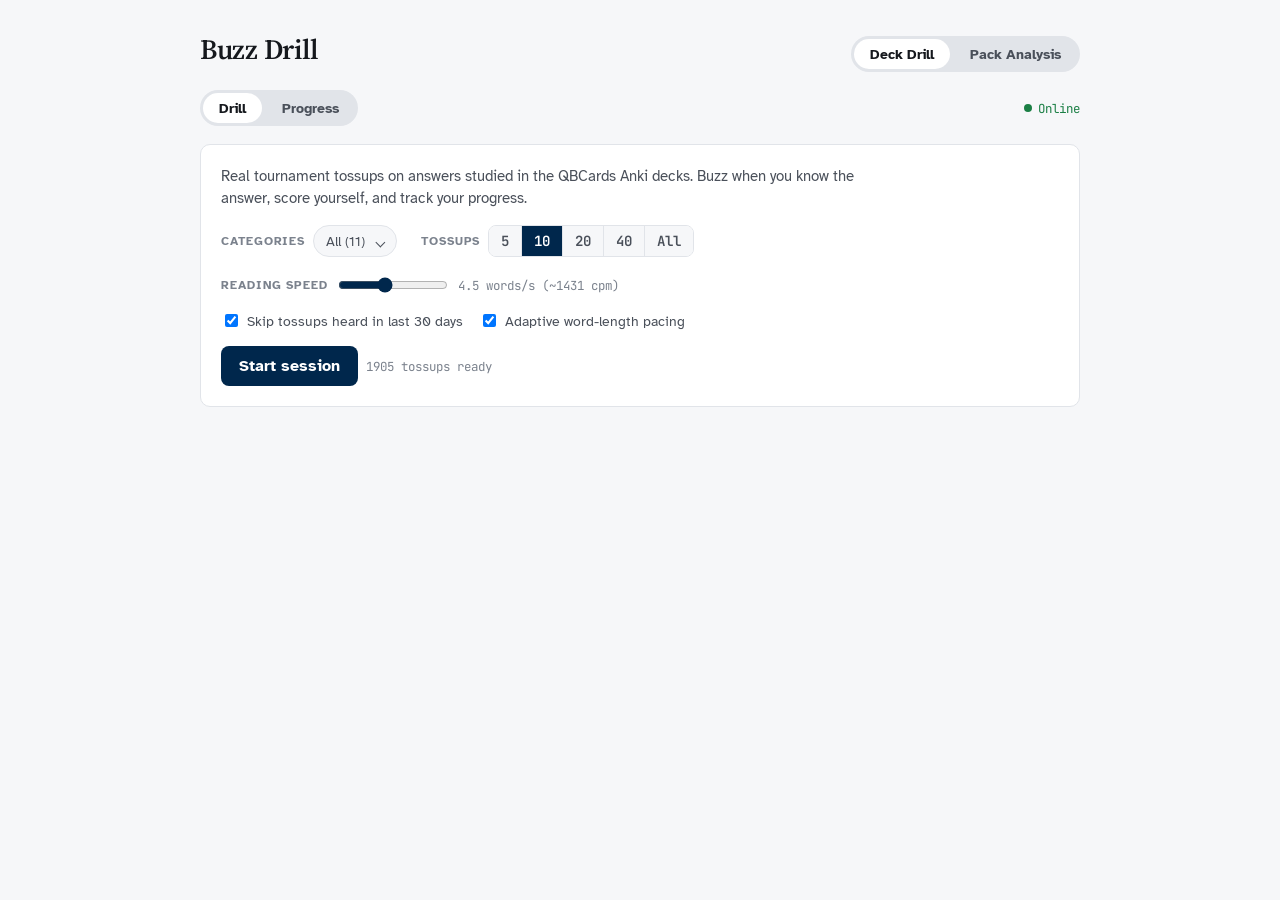
==== commit db0c1982: "Buzz Drill: keep Find a set on every tab while you have no sets The one-line set bar off Play only a" ====
--- a/drill/buzz-drill.html
+++ b/drill/buzz-drill.html
@@ -1669,12 +1669,14 @@
       }
     });
     merged.sort(byYearDesc);
+    S.hasSets = merged.length > 0;
     if (!merged.length) setSrcTab("find");          // nothing of your own yet: start where sets come from
     else if (!S.srcTabChosen) setSrcTab("mine");
+    updateCompactTop();
     var sel = $("pack-src"); sel.textContent = "";
     if (!merged.length) {
       var opt0 = document.createElement("option");
-      opt0.value = ""; opt0.textContent = "No sets yet: find one above";
+      opt0.value = ""; opt0.textContent = "No sets yet: use Find a set";
       sel.appendChild(opt0);
       $("rm-local").hidden = true;
       $("pack-summary").textContent = "";
@@ -1922,7 +1924,7 @@
     $("view-buzzpoints").hidden = t !== "buzzpoints";
     $("view-progress").hidden = t !== "progress";
     $("view-compare").hidden = t !== "compare";
-    document.body.classList.toggle("compact-top", S.mode === "pack" && t !== "drill");   // one-line set bar off Play
+    updateCompactTop();
 
     $("dtab-drill").setAttribute("aria-selected", t === "drill" ? "true" : "false");
     $("dtab-progress").setAttribute("aria-selected", t === "progress" ? "true" : "false");
@@ -1950,6 +1952,12 @@
 
   // The set bar's two tabs, My sets and Find a set (QBReader): only the chosen one's row shows, so it's plain which
   // you're on. A set downloaded or uploaded lands in My sets, and the bar follows it there.
+  // The one-line set bar is for picking among your sets, off Play. With none yet the full bar stays, so Find a set
+  // is still there (a phone opening the hosted copy for the first time has no sets).
+  function updateCompactTop() {
+    document.body.classList.toggle("compact-top", S.mode === "pack" && S.tab !== "drill" && !!S.hasSets);
+  }
+
   function setSrcTab(t, chosen) {
     S.srcTab = t;
     if (chosen) S.srcTabChosen = true;
